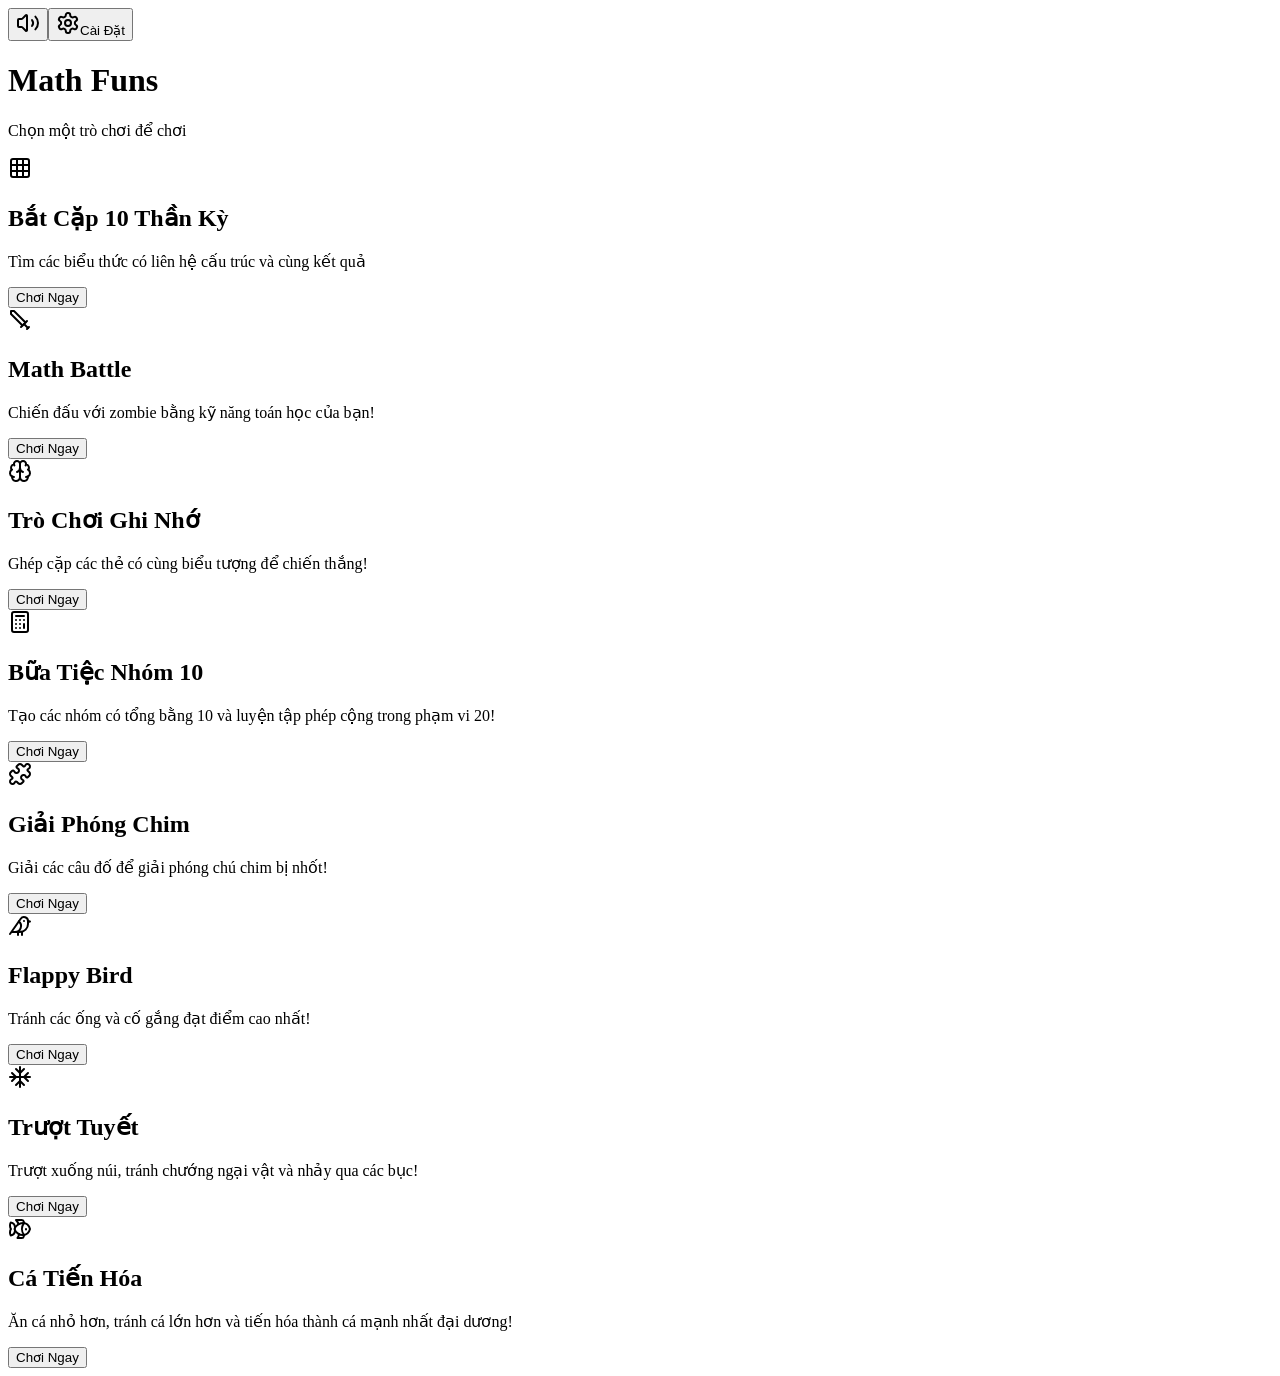
==== index.html @ 9a2640c0 "first commit" ====
<!DOCTYPE html><html lang="en"><head><meta charSet="utf-8"/><meta name="viewport" content="width=device-width, initial-scale=1"/><link rel="stylesheet" href="/math-fun/_next/static/css/4b67210aefe3ad79.css" data-precedence="next"/><link rel="stylesheet" href="/math-fun/_next/static/css/fdf34cb3663c8853.css" data-precedence="next"/><link rel="preload" as="script" fetchPriority="low" href="/math-fun/_next/static/chunks/webpack-e0e228a964cf3dd5.js"/><script src="/math-fun/_next/static/chunks/4bd1b696-129e4ca23755eaca.js" async=""></script><script src="/math-fun/_next/static/chunks/684-3aaa81f205f84df2.js" async=""></script><script src="/math-fun/_next/static/chunks/main-app-810d3fd9cdb0bd50.js" async=""></script><script src="/math-fun/_next/static/chunks/181-040d033e43ada20e.js" async=""></script><script src="/math-fun/_next/static/chunks/app/layout-afe0588982bfe6ab.js" async=""></script><script src="/math-fun/_next/static/chunks/905-20e00e08e51d5761.js" async=""></script><script src="/math-fun/_next/static/chunks/509-b29d7e2a8ee44858.js" async=""></script><script src="/math-fun/_next/static/chunks/977-9f1a80863d9cff75.js" async=""></script><script src="/math-fun/_next/static/chunks/750-0ed5f80ba16d9ade.js" async=""></script><script src="/math-fun/_next/static/chunks/634-1578b4af89720bd2.js" async=""></script><script src="/math-fun/_next/static/chunks/555-0c52b3f7d5dc7023.js" async=""></script><script src="/math-fun/_next/static/chunks/app/page-a40cc5a2333e1a5a.js" async=""></script><title>Math Funs</title><meta name="description" content="Educational math games for kids"/><meta name="generator" content="v0.dev"/><script src="/math-fun/_next/static/chunks/polyfills-42372ed130431b0a.js" noModule=""></script></head><body class="__className_a69bf3"><div class="flex flex-col items-center justify-center min-h-screen p-4 space-y-12 bg-gradient-to-br from-purple-950 via-indigo-950 to-slate-950"><div class="w-full mb-8 md:mb-4"><div class="flex justify-end mb-6 md:mb-2 gap-2"><button class="inline-flex items-center justify-center gap-2 whitespace-nowrap text-sm font-medium ring-offset-background transition-colors focus-visible:outline-none focus-visible:ring-2 focus-visible:ring-ring focus-visible:ring-offset-2 disabled:pointer-events-none disabled:opacity-50 [&amp;_svg]:pointer-events-none [&amp;_svg]:size-4 [&amp;_svg]:shrink-0 border border-input bg-background hover:bg-accent hover:text-accent-foreground h-10 w-10 rounded-full" title="Tắt âm thanh"><svg xmlns="http://www.w3.org/2000/svg" width="24" height="24" viewBox="0 0 24 24" fill="none" stroke="currentColor" stroke-width="2" stroke-linecap="round" stroke-linejoin="round" class="lucide lucide-volume2 h-4 w-4"><path d="M11 4.702a.705.705 0 0 0-1.203-.498L6.413 7.587A1.4 1.4 0 0 1 5.416 8H3a1 1 0 0 0-1 1v6a1 1 0 0 0 1 1h2.416a1.4 1.4 0 0 1 .997.413l3.383 3.384A.705.705 0 0 0 11 19.298z"></path><path d="M16 9a5 5 0 0 1 0 6"></path><path d="M19.364 18.364a9 9 0 0 0 0-12.728"></path></svg></button><button class="inline-flex items-center justify-center gap-2 whitespace-nowrap text-sm font-medium ring-offset-background transition-colors focus-visible:outline-none focus-visible:ring-2 focus-visible:ring-ring focus-visible:ring-offset-2 disabled:pointer-events-none disabled:opacity-50 [&amp;_svg]:pointer-events-none [&amp;_svg]:size-4 [&amp;_svg]:shrink-0 h-9 rounded-md px-3 bg-indigo-800/50 hover:bg-indigo-700 text-indigo-200 border border-indigo-700"><svg xmlns="http://www.w3.org/2000/svg" width="24" height="24" viewBox="0 0 24 24" fill="none" stroke="currentColor" stroke-width="2" stroke-linecap="round" stroke-linejoin="round" class="lucide lucide-settings h-4 w-4 mr-2"><path d="M12.22 2h-.44a2 2 0 0 0-2 2v.18a2 2 0 0 1-1 1.73l-.43.25a2 2 0 0 1-2 0l-.15-.08a2 2 0 0 0-2.73.73l-.22.38a2 2 0 0 0 .73 2.73l.15.1a2 2 0 0 1 1 1.72v.51a2 2 0 0 1-1 1.74l-.15.09a2 2 0 0 0-.73 2.73l.22.38a2 2 0 0 0 2.73.73l.15-.08a2 2 0 0 1 2 0l.43.25a2 2 0 0 1 1 1.73V20a2 2 0 0 0 2 2h.44a2 2 0 0 0 2-2v-.18a2 2 0 0 1 1-1.73l.43-.25a2 2 0 0 1 2 0l.15.08a2 2 0 0 0 2.73-.73l.22-.39a2 2 0 0 0-.73-2.73l-.15-.08a2 2 0 0 1-1-1.74v-.5a2 2 0 0 1 1-1.74l.15-.09a2 2 0 0 0 .73-2.73l-.22-.38a2 2 0 0 0-2.73-.73l-.15.08a2 2 0 0 1-2 0l-.43-.25a2 2 0 0 1-1-1.73V4a2 2 0 0 0-2-2z"></path><circle cx="12" cy="12" r="3"></circle></svg>Cài Đặt</button></div><div class="text-center"><h1 class="text-5xl font-bold bg-gradient-to-r from-purple-300 via-pink-300 to-amber-300 text-transparent bg-clip-text">Math Funs</h1><p class="text-indigo-200 text-xl mt-4">Chọn một trò chơi để chơi</p></div></div><div class="grid grid-cols-1 md:grid-cols-2 lg:grid-cols-3 xl:grid-cols-4 gap-6 max-w-7xl"><div class="rounded-lg bg-card text-card-foreground shadow-sm relative overflow-hidden group cursor-pointer border-2 border-transparent hover:border-white/20 transition-all duration-300"><div class="absolute inset-0 bg-gradient-to-br from-blue-500 to-indigo-700 opacity-80 group-hover:opacity-100 transition-opacity duration-300"></div><div class="relative p-8 flex flex-col items-center text-center space-y-4 z-10"><svg xmlns="http://www.w3.org/2000/svg" width="24" height="24" viewBox="0 0 24 24" fill="none" stroke="currentColor" stroke-width="2" stroke-linecap="round" stroke-linejoin="round" class="lucide lucide-grid3x3 w-20 h-20 text-blue-100"><rect width="18" height="18" x="3" y="3" rx="2"></rect><path d="M3 9h18"></path><path d="M3 15h18"></path><path d="M9 3v18"></path><path d="M15 3v18"></path></svg><h2 class="text-2xl font-bold text-white">Bắt Cặp 10 Thần Kỳ</h2><p class="text-blue-100">Tìm các biểu thức có liên hệ cấu trúc và cùng kết quả</p><button class="inline-flex items-center justify-center gap-2 whitespace-nowrap rounded-md text-sm font-medium ring-offset-background transition-colors focus-visible:outline-none focus-visible:ring-2 focus-visible:ring-ring focus-visible:ring-offset-2 disabled:pointer-events-none disabled:opacity-50 [&amp;_svg]:pointer-events-none [&amp;_svg]:size-4 [&amp;_svg]:shrink-0 h-10 px-4 py-2 mt-4 bg-white/20 hover:bg-white/30 text-white border-white/30">Chơi Ngay</button></div></div><div class="rounded-lg bg-card text-card-foreground shadow-sm relative overflow-hidden group cursor-pointer border-2 border-transparent hover:border-white/20 transition-all duration-300"><div class="absolute inset-0 bg-gradient-to-br from-indigo-500 to-purple-700 opacity-80 group-hover:opacity-100 transition-opacity duration-300"></div><div class="relative p-8 flex flex-col items-center text-center space-y-4 z-10"><svg xmlns="http://www.w3.org/2000/svg" width="24" height="24" viewBox="0 0 24 24" fill="none" stroke="currentColor" stroke-width="2" stroke-linecap="round" stroke-linejoin="round" class="lucide lucide-sword w-20 h-20 text-indigo-100"><polyline points="14.5 17.5 3 6 3 3 6 3 17.5 14.5"></polyline><line x1="13" x2="19" y1="19" y2="13"></line><line x1="16" x2="20" y1="16" y2="20"></line><line x1="19" x2="21" y1="21" y2="19"></line></svg><h2 class="text-2xl font-bold text-white">Math Battle</h2><p class="text-indigo-100">Chiến đấu với zombie bằng kỹ năng toán học của bạn!</p><button class="inline-flex items-center justify-center gap-2 whitespace-nowrap rounded-md text-sm font-medium ring-offset-background transition-colors focus-visible:outline-none focus-visible:ring-2 focus-visible:ring-ring focus-visible:ring-offset-2 disabled:pointer-events-none disabled:opacity-50 [&amp;_svg]:pointer-events-none [&amp;_svg]:size-4 [&amp;_svg]:shrink-0 h-10 px-4 py-2 mt-4 bg-white/20 hover:bg-white/30 text-white border-white/30">Chơi Ngay</button></div></div><div class="rounded-lg bg-card text-card-foreground shadow-sm relative overflow-hidden group cursor-pointer border-2 border-transparent hover:border-white/20 transition-all duration-300"><div class="absolute inset-0 bg-gradient-to-br from-purple-500 to-indigo-500 opacity-80 group-hover:opacity-100 transition-opacity duration-300"></div><div class="relative p-8 flex flex-col items-center text-center space-y-4 z-10"><svg xmlns="http://www.w3.org/2000/svg" width="24" height="24" viewBox="0 0 24 24" fill="none" stroke="currentColor" stroke-width="2" stroke-linecap="round" stroke-linejoin="round" class="lucide lucide-brain w-20 h-20 text-indigo-200"><path d="M12 5a3 3 0 1 0-5.997.125 4 4 0 0 0-2.526 5.77 4 4 0 0 0 .556 6.588A4 4 0 1 0 12 18Z"></path><path d="M12 5a3 3 0 1 1 5.997.125 4 4 0 0 1 2.526 5.77 4 4 0 0 1-.556 6.588A4 4 0 1 1 12 18Z"></path><path d="M15 13a4.5 4.5 0 0 1-3-4 4.5 4.5 0 0 1-3 4"></path><path d="M17.599 6.5a3 3 0 0 0 .399-1.375"></path><path d="M6.003 5.125A3 3 0 0 0 6.401 6.5"></path><path d="M3.477 10.896a4 4 0 0 1 .585-.396"></path><path d="M19.938 10.5a4 4 0 0 1 .585.396"></path><path d="M6 18a4 4 0 0 1-1.967-.516"></path><path d="M19.967 17.484A4 4 0 0 1 18 18"></path></svg><h2 class="text-2xl font-bold text-white">Trò Chơi Ghi Nhớ</h2><p class="text-indigo-200">Ghép cặp các thẻ có cùng biểu tượng để chiến thắng!</p><button class="inline-flex items-center justify-center gap-2 whitespace-nowrap rounded-md text-sm font-medium ring-offset-background transition-colors focus-visible:outline-none focus-visible:ring-2 focus-visible:ring-ring focus-visible:ring-offset-2 disabled:pointer-events-none disabled:opacity-50 [&amp;_svg]:pointer-events-none [&amp;_svg]:size-4 [&amp;_svg]:shrink-0 h-10 px-4 py-2 mt-4 bg-white/20 hover:bg-white/30 text-white border-white/30">Chơi Ngay</button></div></div><div class="rounded-lg bg-card text-card-foreground shadow-sm relative overflow-hidden group cursor-pointer border-2 border-transparent hover:border-white/20 transition-all duration-300"><div class="absolute inset-0 bg-gradient-to-br from-amber-400 to-amber-600 opacity-80 group-hover:opacity-100 transition-opacity duration-300"></div><div class="relative p-8 flex flex-col items-center text-center space-y-4 z-10"><svg xmlns="http://www.w3.org/2000/svg" width="24" height="24" viewBox="0 0 24 24" fill="none" stroke="currentColor" stroke-width="2" stroke-linecap="round" stroke-linejoin="round" class="lucide lucide-calculator w-20 h-20 text-amber-100"><rect width="16" height="20" x="4" y="2" rx="2"></rect><line x1="8" x2="16" y1="6" y2="6"></line><line x1="16" x2="16" y1="14" y2="18"></line><path d="M16 10h.01"></path><path d="M12 10h.01"></path><path d="M8 10h.01"></path><path d="M12 14h.01"></path><path d="M8 14h.01"></path><path d="M12 18h.01"></path><path d="M8 18h.01"></path></svg><h2 class="text-2xl font-bold text-white">Bữa Tiệc Nhóm 10</h2><p class="text-amber-100">Tạo các nhóm có tổng bằng 10 và luyện tập phép cộng trong phạm vi 20!</p><button class="inline-flex items-center justify-center gap-2 whitespace-nowrap rounded-md text-sm font-medium ring-offset-background transition-colors focus-visible:outline-none focus-visible:ring-2 focus-visible:ring-ring focus-visible:ring-offset-2 disabled:pointer-events-none disabled:opacity-50 [&amp;_svg]:pointer-events-none [&amp;_svg]:size-4 [&amp;_svg]:shrink-0 h-10 px-4 py-2 mt-4 bg-white/20 hover:bg-white/30 text-white border-white/30">Chơi Ngay</button></div></div><div class="rounded-lg bg-card text-card-foreground shadow-sm relative overflow-hidden group cursor-pointer border-2 border-transparent hover:border-white/20 transition-all duration-300"><div class="absolute inset-0 bg-gradient-to-br from-amber-500 to-amber-700 opacity-80 group-hover:opacity-100 transition-opacity duration-300"></div><div class="relative p-8 flex flex-col items-center text-center space-y-4 z-10"><svg xmlns="http://www.w3.org/2000/svg" width="24" height="24" viewBox="0 0 24 24" fill="none" stroke="currentColor" stroke-width="2" stroke-linecap="round" stroke-linejoin="round" class="lucide lucide-puzzle w-20 h-20 text-amber-100"><path d="M19.439 7.85c-.049.322.059.648.289.878l1.568 1.568c.47.47.706 1.087.706 1.704s-.235 1.233-.706 1.704l-1.611 1.611a.98.98 0 0 1-.837.276c-.47-.07-.802-.48-.968-.925a2.501 2.501 0 1 0-3.214 3.214c.446.166.855.497.925.968a.979.979 0 0 1-.276.837l-1.61 1.61a2.404 2.404 0 0 1-1.705.707 2.402 2.402 0 0 1-1.704-.706l-1.568-1.568a1.026 1.026 0 0 0-.877-.29c-.493.074-.84.504-1.02.968a2.5 2.5 0 1 1-3.237-3.237c.464-.18.894-.527.967-1.02a1.026 1.026 0 0 0-.289-.877l-1.568-1.568A2.402 2.402 0 0 1 1.998 12c0-.617.236-1.234.706-1.704L4.23 8.77c.24-.24.581-.353.917-.303.515.077.877.528 1.073 1.01a2.5 2.5 0 1 0 3.259-3.259c-.482-.196-.933-.558-1.01-1.073-.05-.336.062-.676.303-.917l1.525-1.525A2.402 2.402 0 0 1 12 1.998c.617 0 1.234.236 1.704.706l1.568 1.568c.23.23.556.338.877.29.493-.074.84-.504 1.02-.968a2.5 2.5 0 1 1 3.237 3.237c-.464.18-.894.527-.967 1.02Z"></path></svg><h2 class="text-2xl font-bold text-white">Giải Phóng Chim</h2><p class="text-amber-100">Giải các câu đố để giải phóng chú chim bị nhốt!</p><button class="inline-flex items-center justify-center gap-2 whitespace-nowrap rounded-md text-sm font-medium ring-offset-background transition-colors focus-visible:outline-none focus-visible:ring-2 focus-visible:ring-ring focus-visible:ring-offset-2 disabled:pointer-events-none disabled:opacity-50 [&amp;_svg]:pointer-events-none [&amp;_svg]:size-4 [&amp;_svg]:shrink-0 h-10 px-4 py-2 mt-4 bg-white/20 hover:bg-white/30 text-white border-white/30">Chơi Ngay</button></div></div><div class="rounded-lg bg-card text-card-foreground shadow-sm relative overflow-hidden group cursor-pointer border-2 border-transparent hover:border-white/20 transition-all duration-300"><div class="absolute inset-0 bg-gradient-to-br from-amber-500 to-orange-500 opacity-80 group-hover:opacity-100 transition-opacity duration-300"></div><div class="relative p-8 flex flex-col items-center text-center space-y-4 z-10"><svg xmlns="http://www.w3.org/2000/svg" width="24" height="24" viewBox="0 0 24 24" fill="none" stroke="currentColor" stroke-width="2" stroke-linecap="round" stroke-linejoin="round" class="lucide lucide-bird w-20 h-20 text-amber-200"><path d="M16 7h.01"></path><path d="M3.4 18H12a8 8 0 0 0 8-8V7a4 4 0 0 0-7.28-2.3L2 20"></path><path d="m20 7 2 .5-2 .5"></path><path d="M10 18v3"></path><path d="M14 17.75V21"></path><path d="M7 18a6 6 0 0 0 3.84-10.61"></path></svg><h2 class="text-2xl font-bold text-white">Flappy Bird</h2><p class="text-amber-200">Tránh các ống và cố gắng đạt điểm cao nhất!</p><button class="inline-flex items-center justify-center gap-2 whitespace-nowrap rounded-md text-sm font-medium ring-offset-background transition-colors focus-visible:outline-none focus-visible:ring-2 focus-visible:ring-ring focus-visible:ring-offset-2 disabled:pointer-events-none disabled:opacity-50 [&amp;_svg]:pointer-events-none [&amp;_svg]:size-4 [&amp;_svg]:shrink-0 h-10 px-4 py-2 mt-4 bg-white/20 hover:bg-white/30 text-white border-white/30">Chơi Ngay</button></div></div><div class="rounded-lg bg-card text-card-foreground shadow-sm relative overflow-hidden group cursor-pointer border-2 border-transparent hover:border-white/20 transition-all duration-300"><div class="absolute inset-0 bg-gradient-to-br from-sky-600 to-blue-800 opacity-80 group-hover:opacity-100 transition-opacity duration-300"></div><div class="relative p-8 flex flex-col items-center text-center space-y-4 z-10"><svg xmlns="http://www.w3.org/2000/svg" width="24" height="24" viewBox="0 0 24 24" fill="none" stroke="currentColor" stroke-width="2" stroke-linecap="round" stroke-linejoin="round" class="lucide lucide-snowflake w-20 h-20 text-sky-200"><line x1="2" x2="22" y1="12" y2="12"></line><line x1="12" x2="12" y1="2" y2="22"></line><path d="m20 16-4-4 4-4"></path><path d="m4 8 4 4-4 4"></path><path d="m16 4-4 4-4-4"></path><path d="m8 20 4-4 4 4"></path></svg><h2 class="text-2xl font-bold text-white">Trượt Tuyết</h2><p class="text-sky-200">Trượt xuống núi, tránh chướng ngại vật và nhảy qua các bục!</p><button class="inline-flex items-center justify-center gap-2 whitespace-nowrap rounded-md text-sm font-medium ring-offset-background transition-colors focus-visible:outline-none focus-visible:ring-2 focus-visible:ring-ring focus-visible:ring-offset-2 disabled:pointer-events-none disabled:opacity-50 [&amp;_svg]:pointer-events-none [&amp;_svg]:size-4 [&amp;_svg]:shrink-0 h-10 px-4 py-2 mt-4 bg-white/20 hover:bg-white/30 text-white border-white/30">Chơi Ngay</button></div></div><div class="rounded-lg bg-card text-card-foreground shadow-sm relative overflow-hidden group cursor-pointer border-2 border-transparent hover:border-white/20 transition-all duration-300"><div class="absolute inset-0 bg-gradient-to-br from-blue-500 to-cyan-700 opacity-80 group-hover:opacity-100 transition-opacity duration-300"></div><div class="relative p-8 flex flex-col items-center text-center space-y-4 z-10"><svg xmlns="http://www.w3.org/2000/svg" width="24" height="24" viewBox="0 0 24 24" fill="none" stroke="currentColor" stroke-width="2" stroke-linecap="round" stroke-linejoin="round" class="lucide lucide-fish w-20 h-20 text-blue-100"><path d="M6.5 12c.94-3.46 4.94-6 8.5-6 3.56 0 6.06 2.54 7 6-.94 3.47-3.44 6-7 6s-7.56-2.53-8.5-6Z"></path><path d="M18 12v.5"></path><path d="M16 17.93a9.77 9.77 0 0 1 0-11.86"></path><path d="M7 10.67C7 8 5.58 5.97 2.73 5.5c-1 1.5-1 5 .23 6.5-1.24 1.5-1.24 5-.23 6.5C5.58 18.03 7 16 7 13.33"></path><path d="M10.46 7.26C10.2 5.88 9.17 4.24 8 3h5.8a2 2 0 0 1 1.98 1.67l.23 1.4"></path><path d="m16.01 17.93-.23 1.4A2 2 0 0 1 13.8 21H9.5a5.96 5.96 0 0 0 1.49-3.98"></path></svg><h2 class="text-2xl font-bold text-white">Cá Tiến Hóa</h2><p class="text-blue-100">Ăn cá nhỏ hơn, tránh cá lớn hơn và tiến hóa thành cá mạnh nhất đại dương!</p><button class="inline-flex items-center justify-center gap-2 whitespace-nowrap rounded-md text-sm font-medium ring-offset-background transition-colors focus-visible:outline-none focus-visible:ring-2 focus-visible:ring-ring focus-visible:ring-offset-2 disabled:pointer-events-none disabled:opacity-50 [&amp;_svg]:pointer-events-none [&amp;_svg]:size-4 [&amp;_svg]:shrink-0 h-10 px-4 py-2 mt-4 bg-white/20 hover:bg-white/30 text-white border-white/30">Chơi Ngay</button></div></div></div></div><script src="/math-fun/_next/static/chunks/webpack-e0e228a964cf3dd5.js" async=""></script><script>(self.__next_f=self.__next_f||[]).push([0])</script><script>self.__next_f.push([1,"1:\"$Sreact.fragment\"\n2:I[7780,[\"181\",\"static/chunks/181-040d033e43ada20e.js\",\"177\",\"static/chunks/app/layout-afe0588982bfe6ab.js\"],\"ThemeProvider\"]\n3:I[1555,[\"181\",\"static/chunks/181-040d033e43ada20e.js\",\"177\",\"static/chunks/app/layout-afe0588982bfe6ab.js\"],\"SoundProvider\"]\n4:I[3059,[\"181\",\"static/chunks/181-040d033e43ada20e.js\",\"177\",\"static/chunks/app/layout-afe0588982bfe6ab.js\"],\"LanguageProvider\"]\n5:I[7555,[],\"\"]\n6:I[1295,[],\"\"]\n7:I[894,[],\"ClientPageRoot\"]\n8:I[6508,[\"905\",\"static/chunks/905-20e00e08e51d5761.js\",\"509\",\"static/chunks/509-b29d7e2a8ee44858.js\",\"977\",\"static/chunks/977-9f1a80863d9cff75.js\",\"750\",\"static/chunks/750-0ed5f80ba16d9ade.js\",\"181\",\"static/chunks/181-040d033e43ada20e.js\",\"634\",\"static/chunks/634-1578b4af89720bd2.js\",\"555\",\"static/chunks/555-0c52b3f7d5dc7023.js\",\"974\",\"static/chunks/app/page-a40cc5a2333e1a5a.js\"],\"default\"]\nb:I[9665,[],\"OutletBoundary\"]\ne:I[9665,[],\"ViewportBoundary\"]\n10:I[9665,[],\"MetadataBoundary\"]\n12:I[6614,[],\"\"]\n:HL[\"/math-fun/_next/static/css/4b67210aefe3ad79.css\",\"style\"]\n:HL[\"/math-fun/_next/static/css/fdf34cb3663c8853.css\",\"style\"]\n"])</script><script>self.__next_f.push([1,"0:{\"P\":null,\"b\":\"BPjhnFaMtiP5EDZYk5-IQ\",\"p\":\"/math-fun\",\"c\":[\"\",\"\"],\"i\":false,\"f\":[[[\"\",{\"children\":[\"__PAGE__\",{}]},\"$undefined\",\"$undefined\",true],[\"\",[\"$\",\"$1\",\"c\",{\"children\":[[[\"$\",\"link\",\"0\",{\"rel\":\"stylesheet\",\"href\":\"/math-fun/_next/static/css/4b67210aefe3ad79.css\",\"precedence\":\"next\",\"crossOrigin\":\"$undefined\",\"nonce\":\"$undefined\"}],[\"$\",\"link\",\"1\",{\"rel\":\"stylesheet\",\"href\":\"/math-fun/_next/static/css/fdf34cb3663c8853.css\",\"precedence\":\"next\",\"crossOrigin\":\"$undefined\",\"nonce\":\"$undefined\"}]],[\"$\",\"html\",null,{\"lang\":\"en\",\"suppressHydrationWarning\":true,\"children\":[\"$\",\"body\",null,{\"className\":\"__className_a69bf3\",\"suppressHydrationWarning\":true,\"children\":[\"$\",\"$L2\",null,{\"attribute\":\"class\",\"defaultTheme\":\"dark\",\"enableSystem\":true,\"disableTransitionOnChange\":true,\"children\":[\"$\",\"$L3\",null,{\"children\":[\"$\",\"$L4\",null,{\"children\":[\"$\",\"$L5\",null,{\"parallelRouterKey\":\"children\",\"error\":\"$undefined\",\"errorStyles\":\"$undefined\",\"errorScripts\":\"$undefined\",\"template\":[\"$\",\"$L6\",null,{}],\"templateStyles\":\"$undefined\",\"templateScripts\":\"$undefined\",\"notFound\":[[[\"$\",\"title\",null,{\"children\":\"404: This page could not be found.\"}],[\"$\",\"div\",null,{\"style\":{\"fontFamily\":\"system-ui,\\\"Segoe UI\\\",Roboto,Helvetica,Arial,sans-serif,\\\"Apple Color Emoji\\\",\\\"Segoe UI Emoji\\\"\",\"height\":\"100vh\",\"textAlign\":\"center\",\"display\":\"flex\",\"flexDirection\":\"column\",\"alignItems\":\"center\",\"justifyContent\":\"center\"},\"children\":[\"$\",\"div\",null,{\"children\":[[\"$\",\"style\",null,{\"dangerouslySetInnerHTML\":{\"__html\":\"body{color:#000;background:#fff;margin:0}.next-error-h1{border-right:1px solid rgba(0,0,0,.3)}@media (prefers-color-scheme:dark){body{color:#fff;background:#000}.next-error-h1{border-right:1px solid rgba(255,255,255,.3)}}\"}}],[\"$\",\"h1\",null,{\"className\":\"next-error-h1\",\"style\":{\"display\":\"inline-block\",\"margin\":\"0 20px 0 0\",\"padding\":\"0 23px 0 0\",\"fontSize\":24,\"fontWeight\":500,\"verticalAlign\":\"top\",\"lineHeight\":\"49px\"},\"children\":404}],[\"$\",\"div\",null,{\"style\":{\"display\":\"inline-block\"},\"children\":[\"$\",\"h2\",null,{\"style\":{\"fontSize\":14,\"fontWeight\":400,\"lineHeight\":\"49px\",\"margin\":0},\"children\":\"This page could not be found.\"}]}]]}]}]],[]],\"forbidden\":\"$undefined\",\"unauthorized\":\"$undefined\"}]}]}]}]}]}]]}],{\"children\":[\"__PAGE__\",[\"$\",\"$1\",\"c\",{\"children\":[[\"$\",\"$L7\",null,{\"Component\":\"$8\",\"searchParams\":{},\"params\":{},\"promises\":[\"$@9\",\"$@a\"]}],\"$undefined\",null,[\"$\",\"$Lb\",null,{\"children\":[\"$Lc\",\"$Ld\",null]}]]}],{},null,false]},null,false],[\"$\",\"$1\",\"h\",{\"children\":[null,[\"$\",\"$1\",\"2AvcsQ4jbgir7IE7I1hvJ\",{\"children\":[[\"$\",\"$Le\",null,{\"children\":\"$Lf\"}],null]}],[\"$\",\"$L10\",null,{\"children\":\"$L11\"}]]}],false]],\"m\":\"$undefined\",\"G\":[\"$12\",\"$undefined\"],\"s\":false,\"S\":true}\n"])</script><script>self.__next_f.push([1,"9:{}\na:{}\n"])</script><script>self.__next_f.push([1,"f:[[\"$\",\"meta\",\"0\",{\"charSet\":\"utf-8\"}],[\"$\",\"meta\",\"1\",{\"name\":\"viewport\",\"content\":\"width=device-width, initial-scale=1\"}]]\nc:null\n"])</script><script>self.__next_f.push([1,"d:null\n11:[[\"$\",\"title\",\"0\",{\"children\":\"Math Funs\"}],[\"$\",\"meta\",\"1\",{\"name\":\"description\",\"content\":\"Educational math games for kids\"}],[\"$\",\"meta\",\"2\",{\"name\":\"generator\",\"content\":\"v0.dev\"}]]\n"])</script></body></html>
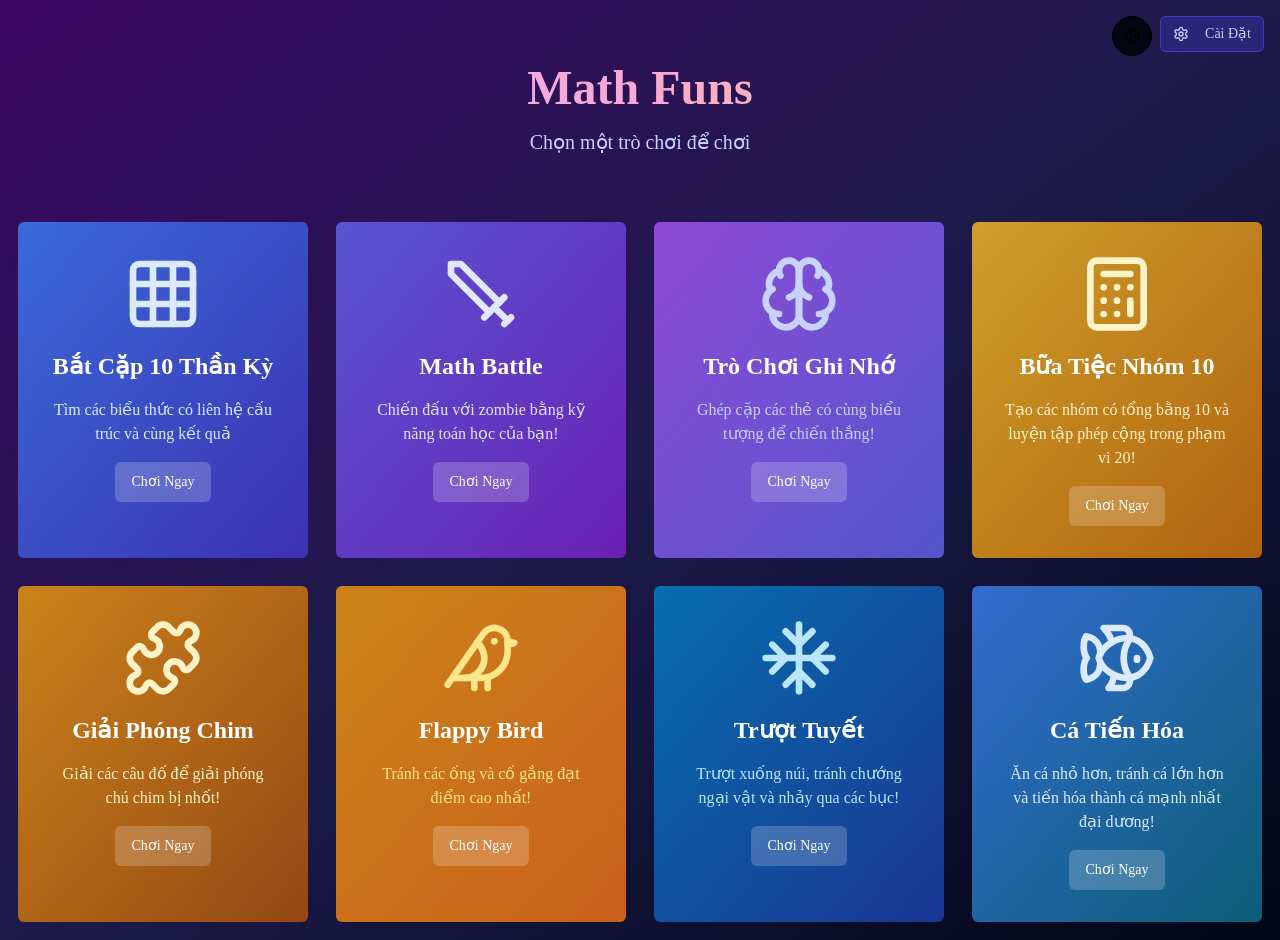
==== commit 47c6f156: "first commit" ====
--- a/index.html
+++ b/index.html
@@ -1 +1 @@
-<!DOCTYPE html><html lang="en"><head><meta charSet="utf-8"/><meta name="viewport" content="width=device-width, initial-scale=1"/><link rel="stylesheet" href="/math-fun/_next/static/css/4b67210aefe3ad79.css" data-precedence="next"/><link rel="stylesheet" href="/math-fun/_next/static/css/fdf34cb3663c8853.css" data-precedence="next"/><link rel="preload" as="script" fetchPriority="low" href="/math-fun/_next/static/chunks/webpack-e0e228a964cf3dd5.js"/><script src="/math-fun/_next/static/chunks/4bd1b696-129e4ca23755eaca.js" async=""></script><script src="/math-fun/_next/static/chunks/684-3aaa81f205f84df2.js" async=""></script><script src="/math-fun/_next/static/chunks/main-app-810d3fd9cdb0bd50.js" async=""></script><script src="/math-fun/_next/static/chunks/181-040d033e43ada20e.js" async=""></script><script src="/math-fun/_next/static/chunks/app/layout-afe0588982bfe6ab.js" async=""></script><script src="/math-fun/_next/static/chunks/905-20e00e08e51d5761.js" async=""></script><script src="/math-fun/_next/static/chunks/509-b29d7e2a8ee44858.js" async=""></script><script src="/math-fun/_next/static/chunks/977-9f1a80863d9cff75.js" async=""></script><script src="/math-fun/_next/static/chunks/750-0ed5f80ba16d9ade.js" async=""></script><script src="/math-fun/_next/static/chunks/634-1578b4af89720bd2.js" async=""></script><script src="/math-fun/_next/static/chunks/555-0c52b3f7d5dc7023.js" async=""></script><script src="/math-fun/_next/static/chunks/app/page-a40cc5a2333e1a5a.js" async=""></script><title>Math Funs</title><meta name="description" content="Educational math games for kids"/><meta name="generator" content="v0.dev"/><script src="/math-fun/_next/static/chunks/polyfills-42372ed130431b0a.js" noModule=""></script></head><body class="__className_a69bf3"><div class="flex flex-col items-center justify-center min-h-screen p-4 space-y-12 bg-gradient-to-br from-purple-950 via-indigo-950 to-slate-950"><div class="w-full mb-8 md:mb-4"><div class="flex justify-end mb-6 md:mb-2 gap-2"><button class="inline-flex items-center justify-center gap-2 whitespace-nowrap text-sm font-medium ring-offset-background transition-colors focus-visible:outline-none focus-visible:ring-2 focus-visible:ring-ring focus-visible:ring-offset-2 disabled:pointer-events-none disabled:opacity-50 [&amp;_svg]:pointer-events-none [&amp;_svg]:size-4 [&amp;_svg]:shrink-0 border border-input bg-background hover:bg-accent hover:text-accent-foreground h-10 w-10 rounded-full" title="Tắt âm thanh"><svg xmlns="http://www.w3.org/2000/svg" width="24" height="24" viewBox="0 0 24 24" fill="none" stroke="currentColor" stroke-width="2" stroke-linecap="round" stroke-linejoin="round" class="lucide lucide-volume2 h-4 w-4"><path d="M11 4.702a.705.705 0 0 0-1.203-.498L6.413 7.587A1.4 1.4 0 0 1 5.416 8H3a1 1 0 0 0-1 1v6a1 1 0 0 0 1 1h2.416a1.4 1.4 0 0 1 .997.413l3.383 3.384A.705.705 0 0 0 11 19.298z"></path><path d="M16 9a5 5 0 0 1 0 6"></path><path d="M19.364 18.364a9 9 0 0 0 0-12.728"></path></svg></button><button class="inline-flex items-center justify-center gap-2 whitespace-nowrap text-sm font-medium ring-offset-background transition-colors focus-visible:outline-none focus-visible:ring-2 focus-visible:ring-ring focus-visible:ring-offset-2 disabled:pointer-events-none disabled:opacity-50 [&amp;_svg]:pointer-events-none [&amp;_svg]:size-4 [&amp;_svg]:shrink-0 h-9 rounded-md px-3 bg-indigo-800/50 hover:bg-indigo-700 text-indigo-200 border border-indigo-700"><svg xmlns="http://www.w3.org/2000/svg" width="24" height="24" viewBox="0 0 24 24" fill="none" stroke="currentColor" stroke-width="2" stroke-linecap="round" stroke-linejoin="round" class="lucide lucide-settings h-4 w-4 mr-2"><path d="M12.22 2h-.44a2 2 0 0 0-2 2v.18a2 2 0 0 1-1 1.73l-.43.25a2 2 0 0 1-2 0l-.15-.08a2 2 0 0 0-2.73.73l-.22.38a2 2 0 0 0 .73 2.73l.15.1a2 2 0 0 1 1 1.72v.51a2 2 0 0 1-1 1.74l-.15.09a2 2 0 0 0-.73 2.73l.22.38a2 2 0 0 0 2.73.73l.15-.08a2 2 0 0 1 2 0l.43.25a2 2 0 0 1 1 1.73V20a2 2 0 0 0 2 2h.44a2 2 0 0 0 2-2v-.18a2 2 0 0 1 1-1.73l.43-.25a2 2 0 0 1 2 0l.15.08a2 2 0 0 0 2.73-.73l.22-.39a2 2 0 0 0-.73-2.73l-.15-.08a2 2 0 0 1-1-1.74v-.5a2 2 0 0 1 1-1.74l.15-.09a2 2 0 0 0 .73-2.73l-.22-.38a2 2 0 0 0-2.73-.73l-.15.08a2 2 0 0 1-2 0l-.43-.25a2 2 0 0 1-1-1.73V4a2 2 0 0 0-2-2z"></path><circle cx="12" cy="12" r="3"></circle></svg>Cài Đặt</button></div><div class="text-center"><h1 class="text-5xl font-bold bg-gradient-to-r from-purple-300 via-pink-300 to-amber-300 text-transparent bg-clip-text">Math Funs</h1><p class="text-indigo-200 text-xl mt-4">Chọn một trò chơi để chơi</p></div></div><div class="grid grid-cols-1 md:grid-cols-2 lg:grid-cols-3 xl:grid-cols-4 gap-6 max-w-7xl"><div class="rounded-lg bg-card text-card-foreground shadow-sm relative overflow-hidden group cursor-pointer border-2 border-transparent hover:border-white/20 transition-all duration-300"><div class="absolute inset-0 bg-gradient-to-br from-blue-500 to-indigo-700 opacity-80 group-hover:opacity-100 transition-opacity duration-300"></div><div class="relative p-8 flex flex-col items-center text-center space-y-4 z-10"><svg xmlns="http://www.w3.org/2000/svg" width="24" height="24" viewBox="0 0 24 24" fill="none" stroke="currentColor" stroke-width="2" stroke-linecap="round" stroke-linejoin="round" class="lucide lucide-grid3x3 w-20 h-20 text-blue-100"><rect width="18" height="18" x="3" y="3" rx="2"></rect><path d="M3 9h18"></path><path d="M3 15h18"></path><path d="M9 3v18"></path><path d="M15 3v18"></path></svg><h2 class="text-2xl font-bold text-white">Bắt Cặp 10 Thần Kỳ</h2><p class="text-blue-100">Tìm các biểu thức có liên hệ cấu trúc và cùng kết quả</p><button class="inline-flex items-center justify-center gap-2 whitespace-nowrap rounded-md text-sm font-medium ring-offset-background transition-colors focus-visible:outline-none focus-visible:ring-2 focus-visible:ring-ring focus-visible:ring-offset-2 disabled:pointer-events-none disabled:opacity-50 [&amp;_svg]:pointer-events-none [&amp;_svg]:size-4 [&amp;_svg]:shrink-0 h-10 px-4 py-2 mt-4 bg-white/20 hover:bg-white/30 text-white border-white/30">Chơi Ngay</button></div></div><div class="rounded-lg bg-card text-card-foreground shadow-sm relative overflow-hidden group cursor-pointer border-2 border-transparent hover:border-white/20 transition-all duration-300"><div class="absolute inset-0 bg-gradient-to-br from-indigo-500 to-purple-700 opacity-80 group-hover:opacity-100 transition-opacity duration-300"></div><div class="relative p-8 flex flex-col items-center text-center space-y-4 z-10"><svg xmlns="http://www.w3.org/2000/svg" width="24" height="24" viewBox="0 0 24 24" fill="none" stroke="currentColor" stroke-width="2" stroke-linecap="round" stroke-linejoin="round" class="lucide lucide-sword w-20 h-20 text-indigo-100"><polyline points="14.5 17.5 3 6 3 3 6 3 17.5 14.5"></polyline><line x1="13" x2="19" y1="19" y2="13"></line><line x1="16" x2="20" y1="16" y2="20"></line><line x1="19" x2="21" y1="21" y2="19"></line></svg><h2 class="text-2xl font-bold text-white">Math Battle</h2><p class="text-indigo-100">Chiến đấu với zombie bằng kỹ năng toán học của bạn!</p><button class="inline-flex items-center justify-center gap-2 whitespace-nowrap rounded-md text-sm font-medium ring-offset-background transition-colors focus-visible:outline-none focus-visible:ring-2 focus-visible:ring-ring focus-visible:ring-offset-2 disabled:pointer-events-none disabled:opacity-50 [&amp;_svg]:pointer-events-none [&amp;_svg]:size-4 [&amp;_svg]:shrink-0 h-10 px-4 py-2 mt-4 bg-white/20 hover:bg-white/30 text-white border-white/30">Chơi Ngay</button></div></div><div class="rounded-lg bg-card text-card-foreground shadow-sm relative overflow-hidden group cursor-pointer border-2 border-transparent hover:border-white/20 transition-all duration-300"><div class="absolute inset-0 bg-gradient-to-br from-purple-500 to-indigo-500 opacity-80 group-hover:opacity-100 transition-opacity duration-300"></div><div class="relative p-8 flex flex-col items-center text-center space-y-4 z-10"><svg xmlns="http://www.w3.org/2000/svg" width="24" height="24" viewBox="0 0 24 24" fill="none" stroke="currentColor" stroke-width="2" stroke-linecap="round" stroke-linejoin="round" class="lucide lucide-brain w-20 h-20 text-indigo-200"><path d="M12 5a3 3 0 1 0-5.997.125 4 4 0 0 0-2.526 5.77 4 4 0 0 0 .556 6.588A4 4 0 1 0 12 18Z"></path><path d="M12 5a3 3 0 1 1 5.997.125 4 4 0 0 1 2.526 5.77 4 4 0 0 1-.556 6.588A4 4 0 1 1 12 18Z"></path><path d="M15 13a4.5 4.5 0 0 1-3-4 4.5 4.5 0 0 1-3 4"></path><path d="M17.599 6.5a3 3 0 0 0 .399-1.375"></path><path d="M6.003 5.125A3 3 0 0 0 6.401 6.5"></path><path d="M3.477 10.896a4 4 0 0 1 .585-.396"></path><path d="M19.938 10.5a4 4 0 0 1 .585.396"></path><path d="M6 18a4 4 0 0 1-1.967-.516"></path><path d="M19.967 17.484A4 4 0 0 1 18 18"></path></svg><h2 class="text-2xl font-bold text-white">Trò Chơi Ghi Nhớ</h2><p class="text-indigo-200">Ghép cặp các thẻ có cùng biểu tượng để chiến thắng!</p><button class="inline-flex items-center justify-center gap-2 whitespace-nowrap rounded-md text-sm font-medium ring-offset-background transition-colors focus-visible:outline-none focus-visible:ring-2 focus-visible:ring-ring focus-visible:ring-offset-2 disabled:pointer-events-none disabled:opacity-50 [&amp;_svg]:pointer-events-none [&amp;_svg]:size-4 [&amp;_svg]:shrink-0 h-10 px-4 py-2 mt-4 bg-white/20 hover:bg-white/30 text-white border-white/30">Chơi Ngay</button></div></div><div class="rounded-lg bg-card text-card-foreground shadow-sm relative overflow-hidden group cursor-pointer border-2 border-transparent hover:border-white/20 transition-all duration-300"><div class="absolute inset-0 bg-gradient-to-br from-amber-400 to-amber-600 opacity-80 group-hover:opacity-100 transition-opacity duration-300"></div><div class="relative p-8 flex flex-col items-center text-center space-y-4 z-10"><svg xmlns="http://www.w3.org/2000/svg" width="24" height="24" viewBox="0 0 24 24" fill="none" stroke="currentColor" stroke-width="2" stroke-linecap="round" stroke-linejoin="round" class="lucide lucide-calculator w-20 h-20 text-amber-100"><rect width="16" height="20" x="4" y="2" rx="2"></rect><line x1="8" x2="16" y1="6" y2="6"></line><line x1="16" x2="16" y1="14" y2="18"></line><path d="M16 10h.01"></path><path d="M12 10h.01"></path><path d="M8 10h.01"></path><path d="M12 14h.01"></path><path d="M8 14h.01"></path><path d="M12 18h.01"></path><path d="M8 18h.01"></path></svg><h2 class="text-2xl font-bold text-white">Bữa Tiệc Nhóm 10</h2><p class="text-amber-100">Tạo các nhóm có tổng bằng 10 và luyện tập phép cộng trong phạm vi 20!</p><button class="inline-flex items-center justify-center gap-2 whitespace-nowrap rounded-md text-sm font-medium ring-offset-background transition-colors focus-visible:outline-none focus-visible:ring-2 focus-visible:ring-ring focus-visible:ring-offset-2 disabled:pointer-events-none disabled:opacity-50 [&amp;_svg]:pointer-events-none [&amp;_svg]:size-4 [&amp;_svg]:shrink-0 h-10 px-4 py-2 mt-4 bg-white/20 hover:bg-white/30 text-white border-white/30">Chơi Ngay</button></div></div><div class="rounded-lg bg-card text-card-foreground shadow-sm relative overflow-hidden group cursor-pointer border-2 border-transparent hover:border-white/20 transition-all duration-300"><div class="absolute inset-0 bg-gradient-to-br from-amber-500 to-amber-700 opacity-80 group-hover:opacity-100 transition-opacity duration-300"></div><div class="relative p-8 flex flex-col items-center text-center space-y-4 z-10"><svg xmlns="http://www.w3.org/2000/svg" width="24" height="24" viewBox="0 0 24 24" fill="none" stroke="currentColor" stroke-width="2" stroke-linecap="round" stroke-linejoin="round" class="lucide lucide-puzzle w-20 h-20 text-amber-100"><path d="M19.439 7.85c-.049.322.059.648.289.878l1.568 1.568c.47.47.706 1.087.706 1.704s-.235 1.233-.706 1.704l-1.611 1.611a.98.98 0 0 1-.837.276c-.47-.07-.802-.48-.968-.925a2.501 2.501 0 1 0-3.214 3.214c.446.166.855.497.925.968a.979.979 0 0 1-.276.837l-1.61 1.61a2.404 2.404 0 0 1-1.705.707 2.402 2.402 0 0 1-1.704-.706l-1.568-1.568a1.026 1.026 0 0 0-.877-.29c-.493.074-.84.504-1.02.968a2.5 2.5 0 1 1-3.237-3.237c.464-.18.894-.527.967-1.02a1.026 1.026 0 0 0-.289-.877l-1.568-1.568A2.402 2.402 0 0 1 1.998 12c0-.617.236-1.234.706-1.704L4.23 8.77c.24-.24.581-.353.917-.303.515.077.877.528 1.073 1.01a2.5 2.5 0 1 0 3.259-3.259c-.482-.196-.933-.558-1.01-1.073-.05-.336.062-.676.303-.917l1.525-1.525A2.402 2.402 0 0 1 12 1.998c.617 0 1.234.236 1.704.706l1.568 1.568c.23.23.556.338.877.29.493-.074.84-.504 1.02-.968a2.5 2.5 0 1 1 3.237 3.237c-.464.18-.894.527-.967 1.02Z"></path></svg><h2 class="text-2xl font-bold text-white">Giải Phóng Chim</h2><p class="text-amber-100">Giải các câu đố để giải phóng chú chim bị nhốt!</p><button class="inline-flex items-center justify-center gap-2 whitespace-nowrap rounded-md text-sm font-medium ring-offset-background transition-colors focus-visible:outline-none focus-visible:ring-2 focus-visible:ring-ring focus-visible:ring-offset-2 disabled:pointer-events-none disabled:opacity-50 [&amp;_svg]:pointer-events-none [&amp;_svg]:size-4 [&amp;_svg]:shrink-0 h-10 px-4 py-2 mt-4 bg-white/20 hover:bg-white/30 text-white border-white/30">Chơi Ngay</button></div></div><div class="rounded-lg bg-card text-card-foreground shadow-sm relative overflow-hidden group cursor-pointer border-2 border-transparent hover:border-white/20 transition-all duration-300"><div class="absolute inset-0 bg-gradient-to-br from-amber-500 to-orange-500 opacity-80 group-hover:opacity-100 transition-opacity duration-300"></div><div class="relative p-8 flex flex-col items-center text-center space-y-4 z-10"><svg xmlns="http://www.w3.org/2000/svg" width="24" height="24" viewBox="0 0 24 24" fill="none" stroke="currentColor" stroke-width="2" stroke-linecap="round" stroke-linejoin="round" class="lucide lucide-bird w-20 h-20 text-amber-200"><path d="M16 7h.01"></path><path d="M3.4 18H12a8 8 0 0 0 8-8V7a4 4 0 0 0-7.28-2.3L2 20"></path><path d="m20 7 2 .5-2 .5"></path><path d="M10 18v3"></path><path d="M14 17.75V21"></path><path d="M7 18a6 6 0 0 0 3.84-10.61"></path></svg><h2 class="text-2xl font-bold text-white">Flappy Bird</h2><p class="text-amber-200">Tránh các ống và cố gắng đạt điểm cao nhất!</p><button class="inline-flex items-center justify-center gap-2 whitespace-nowrap rounded-md text-sm font-medium ring-offset-background transition-colors focus-visible:outline-none focus-visible:ring-2 focus-visible:ring-ring focus-visible:ring-offset-2 disabled:pointer-events-none disabled:opacity-50 [&amp;_svg]:pointer-events-none [&amp;_svg]:size-4 [&amp;_svg]:shrink-0 h-10 px-4 py-2 mt-4 bg-white/20 hover:bg-white/30 text-white border-white/30">Chơi Ngay</button></div></div><div class="rounded-lg bg-card text-card-foreground shadow-sm relative overflow-hidden group cursor-pointer border-2 border-transparent hover:border-white/20 transition-all duration-300"><div class="absolute inset-0 bg-gradient-to-br from-sky-600 to-blue-800 opacity-80 group-hover:opacity-100 transition-opacity duration-300"></div><div class="relative p-8 flex flex-col items-center text-center space-y-4 z-10"><svg xmlns="http://www.w3.org/2000/svg" width="24" height="24" viewBox="0 0 24 24" fill="none" stroke="currentColor" stroke-width="2" stroke-linecap="round" stroke-linejoin="round" class="lucide lucide-snowflake w-20 h-20 text-sky-200"><line x1="2" x2="22" y1="12" y2="12"></line><line x1="12" x2="12" y1="2" y2="22"></line><path d="m20 16-4-4 4-4"></path><path d="m4 8 4 4-4 4"></path><path d="m16 4-4 4-4-4"></path><path d="m8 20 4-4 4 4"></path></svg><h2 class="text-2xl font-bold text-white">Trượt Tuyết</h2><p class="text-sky-200">Trượt xuống núi, tránh chướng ngại vật và nhảy qua các bục!</p><button class="inline-flex items-center justify-center gap-2 whitespace-nowrap rounded-md text-sm font-medium ring-offset-background transition-colors focus-visible:outline-none focus-visible:ring-2 focus-visible:ring-ring focus-visible:ring-offset-2 disabled:pointer-events-none disabled:opacity-50 [&amp;_svg]:pointer-events-none [&amp;_svg]:size-4 [&amp;_svg]:shrink-0 h-10 px-4 py-2 mt-4 bg-white/20 hover:bg-white/30 text-white border-white/30">Chơi Ngay</button></div></div><div class="rounded-lg bg-card text-card-foreground shadow-sm relative overflow-hidden group cursor-pointer border-2 border-transparent hover:border-white/20 transition-all duration-300"><div class="absolute inset-0 bg-gradient-to-br from-blue-500 to-cyan-700 opacity-80 group-hover:opacity-100 transition-opacity duration-300"></div><div class="relative p-8 flex flex-col items-center text-center space-y-4 z-10"><svg xmlns="http://www.w3.org/2000/svg" width="24" height="24" viewBox="0 0 24 24" fill="none" stroke="currentColor" stroke-width="2" stroke-linecap="round" stroke-linejoin="round" class="lucide lucide-fish w-20 h-20 text-blue-100"><path d="M6.5 12c.94-3.46 4.94-6 8.5-6 3.56 0 6.06 2.54 7 6-.94 3.47-3.44 6-7 6s-7.56-2.53-8.5-6Z"></path><path d="M18 12v.5"></path><path d="M16 17.93a9.77 9.77 0 0 1 0-11.86"></path><path d="M7 10.67C7 8 5.58 5.97 2.73 5.5c-1 1.5-1 5 .23 6.5-1.24 1.5-1.24 5-.23 6.5C5.58 18.03 7 16 7 13.33"></path><path d="M10.46 7.26C10.2 5.88 9.17 4.24 8 3h5.8a2 2 0 0 1 1.98 1.67l.23 1.4"></path><path d="m16.01 17.93-.23 1.4A2 2 0 0 1 13.8 21H9.5a5.96 5.96 0 0 0 1.49-3.98"></path></svg><h2 class="text-2xl font-bold text-white">Cá Tiến Hóa</h2><p class="text-blue-100">Ăn cá nhỏ hơn, tránh cá lớn hơn và tiến hóa thành cá mạnh nhất đại dương!</p><button class="inline-flex items-center justify-center gap-2 whitespace-nowrap rounded-md text-sm font-medium ring-offset-background transition-colors focus-visible:outline-none focus-visible:ring-2 focus-visible:ring-ring focus-visible:ring-offset-2 disabled:pointer-events-none disabled:opacity-50 [&amp;_svg]:pointer-events-none [&amp;_svg]:size-4 [&amp;_svg]:shrink-0 h-10 px-4 py-2 mt-4 bg-white/20 hover:bg-white/30 text-white border-white/30">Chơi Ngay</button></div></div></div></div><script src="/math-fun/_next/static/chunks/webpack-e0e228a964cf3dd5.js" async=""></script><script>(self.__next_f=self.__next_f||[]).push([0])</script><script>self.__next_f.push([1,"1:\"$Sreact.fragment\"\n2:I[7780,[\"181\",\"static/chunks/181-040d033e43ada20e.js\",\"177\",\"static/chunks/app/layout-afe0588982bfe6ab.js\"],\"ThemeProvider\"]\n3:I[1555,[\"181\",\"static/chunks/181-040d033e43ada20e.js\",\"177\",\"static/chunks/app/layout-afe0588982bfe6ab.js\"],\"SoundProvider\"]\n4:I[3059,[\"181\",\"static/chunks/181-040d033e43ada20e.js\",\"177\",\"static/chunks/app/layout-afe0588982bfe6ab.js\"],\"LanguageProvider\"]\n5:I[7555,[],\"\"]\n6:I[1295,[],\"\"]\n7:I[894,[],\"ClientPageRoot\"]\n8:I[6508,[\"905\",\"static/chunks/905-20e00e08e51d5761.js\",\"509\",\"static/chunks/509-b29d7e2a8ee44858.js\",\"977\",\"static/chunks/977-9f1a80863d9cff75.js\",\"750\",\"static/chunks/750-0ed5f80ba16d9ade.js\",\"181\",\"static/chunks/181-040d033e43ada20e.js\",\"634\",\"static/chunks/634-1578b4af89720bd2.js\",\"555\",\"static/chunks/555-0c52b3f7d5dc7023.js\",\"974\",\"static/chunks/app/page-a40cc5a2333e1a5a.js\"],\"default\"]\nb:I[9665,[],\"OutletBoundary\"]\ne:I[9665,[],\"ViewportBoundary\"]\n10:I[9665,[],\"MetadataBoundary\"]\n12:I[6614,[],\"\"]\n:HL[\"/math-fun/_next/static/css/4b67210aefe3ad79.css\",\"style\"]\n:HL[\"/math-fun/_next/static/css/fdf34cb3663c8853.css\",\"style\"]\n"])</script><script>self.__next_f.push([1,"0:{\"P\":null,\"b\":\"BPjhnFaMtiP5EDZYk5-IQ\",\"p\":\"/math-fun\",\"c\":[\"\",\"\"],\"i\":false,\"f\":[[[\"\",{\"children\":[\"__PAGE__\",{}]},\"$undefined\",\"$undefined\",true],[\"\",[\"$\",\"$1\",\"c\",{\"children\":[[[\"$\",\"link\",\"0\",{\"rel\":\"stylesheet\",\"href\":\"/math-fun/_next/static/css/4b67210aefe3ad79.css\",\"precedence\":\"next\",\"crossOrigin\":\"$undefined\",\"nonce\":\"$undefined\"}],[\"$\",\"link\",\"1\",{\"rel\":\"stylesheet\",\"href\":\"/math-fun/_next/static/css/fdf34cb3663c8853.css\",\"precedence\":\"next\",\"crossOrigin\":\"$undefined\",\"nonce\":\"$undefined\"}]],[\"$\",\"html\",null,{\"lang\":\"en\",\"suppressHydrationWarning\":true,\"children\":[\"$\",\"body\",null,{\"className\":\"__className_a69bf3\",\"suppressHydrationWarning\":true,\"children\":[\"$\",\"$L2\",null,{\"attribute\":\"class\",\"defaultTheme\":\"dark\",\"enableSystem\":true,\"disableTransitionOnChange\":true,\"children\":[\"$\",\"$L3\",null,{\"children\":[\"$\",\"$L4\",null,{\"children\":[\"$\",\"$L5\",null,{\"parallelRouterKey\":\"children\",\"error\":\"$undefined\",\"errorStyles\":\"$undefined\",\"errorScripts\":\"$undefined\",\"template\":[\"$\",\"$L6\",null,{}],\"templateStyles\":\"$undefined\",\"templateScripts\":\"$undefined\",\"notFound\":[[[\"$\",\"title\",null,{\"children\":\"404: This page could not be found.\"}],[\"$\",\"div\",null,{\"style\":{\"fontFamily\":\"system-ui,\\\"Segoe UI\\\",Roboto,Helvetica,Arial,sans-serif,\\\"Apple Color Emoji\\\",\\\"Segoe UI Emoji\\\"\",\"height\":\"100vh\",\"textAlign\":\"center\",\"display\":\"flex\",\"flexDirection\":\"column\",\"alignItems\":\"center\",\"justifyContent\":\"center\"},\"children\":[\"$\",\"div\",null,{\"children\":[[\"$\",\"style\",null,{\"dangerouslySetInnerHTML\":{\"__html\":\"body{color:#000;background:#fff;margin:0}.next-error-h1{border-right:1px solid rgba(0,0,0,.3)}@media (prefers-color-scheme:dark){body{color:#fff;background:#000}.next-error-h1{border-right:1px solid rgba(255,255,255,.3)}}\"}}],[\"$\",\"h1\",null,{\"className\":\"next-error-h1\",\"style\":{\"display\":\"inline-block\",\"margin\":\"0 20px 0 0\",\"padding\":\"0 23px 0 0\",\"fontSize\":24,\"fontWeight\":500,\"verticalAlign\":\"top\",\"lineHeight\":\"49px\"},\"children\":404}],[\"$\",\"div\",null,{\"style\":{\"display\":\"inline-block\"},\"children\":[\"$\",\"h2\",null,{\"style\":{\"fontSize\":14,\"fontWeight\":400,\"lineHeight\":\"49px\",\"margin\":0},\"children\":\"This page could not be found.\"}]}]]}]}]],[]],\"forbidden\":\"$undefined\",\"unauthorized\":\"$undefined\"}]}]}]}]}]}]]}],{\"children\":[\"__PAGE__\",[\"$\",\"$1\",\"c\",{\"children\":[[\"$\",\"$L7\",null,{\"Component\":\"$8\",\"searchParams\":{},\"params\":{},\"promises\":[\"$@9\",\"$@a\"]}],\"$undefined\",null,[\"$\",\"$Lb\",null,{\"children\":[\"$Lc\",\"$Ld\",null]}]]}],{},null,false]},null,false],[\"$\",\"$1\",\"h\",{\"children\":[null,[\"$\",\"$1\",\"2AvcsQ4jbgir7IE7I1hvJ\",{\"children\":[[\"$\",\"$Le\",null,{\"children\":\"$Lf\"}],null]}],[\"$\",\"$L10\",null,{\"children\":\"$L11\"}]]}],false]],\"m\":\"$undefined\",\"G\":[\"$12\",\"$undefined\"],\"s\":false,\"S\":true}\n"])</script><script>self.__next_f.push([1,"9:{}\na:{}\n"])</script><script>self.__next_f.push([1,"f:[[\"$\",\"meta\",\"0\",{\"charSet\":\"utf-8\"}],[\"$\",\"meta\",\"1\",{\"name\":\"viewport\",\"content\":\"width=device-width, initial-scale=1\"}]]\nc:null\n"])</script><script>self.__next_f.push([1,"d:null\n11:[[\"$\",\"title\",\"0\",{\"children\":\"Math Funs\"}],[\"$\",\"meta\",\"1\",{\"name\":\"description\",\"content\":\"Educational math games for kids\"}],[\"$\",\"meta\",\"2\",{\"name\":\"generator\",\"content\":\"v0.dev\"}]]\n"])</script></body></html>+<!DOCTYPE html><html lang="en"><head><meta charSet="utf-8"/><meta name="viewport" content="width=device-width, initial-scale=1"/><link rel="stylesheet" href="/_next/static/css/931b179cff3131dc.css" data-precedence="next"/><link rel="stylesheet" href="/_next/static/css/fdf34cb3663c8853.css" data-precedence="next"/><link rel="preload" as="script" fetchPriority="low" href="/_next/static/chunks/webpack-cef70f194a231e35.js"/><script src="/_next/static/chunks/4bd1b696-7e6399459bc3d5db.js" async=""></script><script src="/_next/static/chunks/684-df7f5177638fc8a7.js" async=""></script><script src="/_next/static/chunks/main-app-810d3fd9cdb0bd50.js" async=""></script><script src="/_next/static/chunks/181-040d033e43ada20e.js" async=""></script><script src="/_next/static/chunks/app/layout-8f336ccb5f626701.js" async=""></script><script src="/_next/static/chunks/905-20e00e08e51d5761.js" async=""></script><script src="/_next/static/chunks/509-b29d7e2a8ee44858.js" async=""></script><script src="/_next/static/chunks/977-a87f706ae786238d.js" async=""></script><script src="/_next/static/chunks/750-0ed5f80ba16d9ade.js" async=""></script><script src="/_next/static/chunks/634-1578b4af89720bd2.js" async=""></script><script src="/_next/static/chunks/555-0c52b3f7d5dc7023.js" async=""></script><script src="/_next/static/chunks/app/page-a40cc5a2333e1a5a.js" async=""></script><title>Math Funs</title><meta name="description" content="Educational math games for kids"/><meta name="generator" content="v0.dev"/><script src="/_next/static/chunks/polyfills-42372ed130431b0a.js" noModule=""></script></head><body class="__className_e8ce0c"><div class="flex flex-col items-center justify-center min-h-screen p-4 space-y-12 bg-gradient-to-br from-purple-950 via-indigo-950 to-slate-950"><div class="w-full mb-8 md:mb-4"><div class="flex justify-end mb-6 md:mb-2 gap-2"><button class="inline-flex items-center justify-center gap-2 whitespace-nowrap text-sm font-medium ring-offset-background transition-colors focus-visible:outline-none focus-visible:ring-2 focus-visible:ring-ring focus-visible:ring-offset-2 disabled:pointer-events-none disabled:opacity-50 [&amp;_svg]:pointer-events-none [&amp;_svg]:size-4 [&amp;_svg]:shrink-0 border border-input bg-background hover:bg-accent hover:text-accent-foreground h-10 w-10 rounded-full" title="Tắt âm thanh"><svg xmlns="http://www.w3.org/2000/svg" width="24" height="24" viewBox="0 0 24 24" fill="none" stroke="currentColor" stroke-width="2" stroke-linecap="round" stroke-linejoin="round" class="lucide lucide-volume2 h-4 w-4"><path d="M11 4.702a.705.705 0 0 0-1.203-.498L6.413 7.587A1.4 1.4 0 0 1 5.416 8H3a1 1 0 0 0-1 1v6a1 1 0 0 0 1 1h2.416a1.4 1.4 0 0 1 .997.413l3.383 3.384A.705.705 0 0 0 11 19.298z"></path><path d="M16 9a5 5 0 0 1 0 6"></path><path d="M19.364 18.364a9 9 0 0 0 0-12.728"></path></svg></button><button class="inline-flex items-center justify-center gap-2 whitespace-nowrap text-sm font-medium ring-offset-background transition-colors focus-visible:outline-none focus-visible:ring-2 focus-visible:ring-ring focus-visible:ring-offset-2 disabled:pointer-events-none disabled:opacity-50 [&amp;_svg]:pointer-events-none [&amp;_svg]:size-4 [&amp;_svg]:shrink-0 h-9 rounded-md px-3 bg-indigo-800/50 hover:bg-indigo-700 text-indigo-200 border border-indigo-700"><svg xmlns="http://www.w3.org/2000/svg" width="24" height="24" viewBox="0 0 24 24" fill="none" stroke="currentColor" stroke-width="2" stroke-linecap="round" stroke-linejoin="round" class="lucide lucide-settings h-4 w-4 mr-2"><path d="M12.22 2h-.44a2 2 0 0 0-2 2v.18a2 2 0 0 1-1 1.73l-.43.25a2 2 0 0 1-2 0l-.15-.08a2 2 0 0 0-2.73.73l-.22.38a2 2 0 0 0 .73 2.73l.15.1a2 2 0 0 1 1 1.72v.51a2 2 0 0 1-1 1.74l-.15.09a2 2 0 0 0-.73 2.73l.22.38a2 2 0 0 0 2.73.73l.15-.08a2 2 0 0 1 2 0l.43.25a2 2 0 0 1 1 1.73V20a2 2 0 0 0 2 2h.44a2 2 0 0 0 2-2v-.18a2 2 0 0 1 1-1.73l.43-.25a2 2 0 0 1 2 0l.15.08a2 2 0 0 0 2.73-.73l.22-.39a2 2 0 0 0-.73-2.73l-.15-.08a2 2 0 0 1-1-1.74v-.5a2 2 0 0 1 1-1.74l.15-.09a2 2 0 0 0 .73-2.73l-.22-.38a2 2 0 0 0-2.73-.73l-.15.08a2 2 0 0 1-2 0l-.43-.25a2 2 0 0 1-1-1.73V4a2 2 0 0 0-2-2z"></path><circle cx="12" cy="12" r="3"></circle></svg>Cài Đặt</button></div><div class="text-center"><h1 class="text-5xl font-bold bg-gradient-to-r from-purple-300 via-pink-300 to-amber-300 text-transparent bg-clip-text">Math Funs</h1><p class="text-indigo-200 text-xl mt-4">Chọn một trò chơi để chơi</p></div></div><div class="grid grid-cols-1 md:grid-cols-2 lg:grid-cols-3 xl:grid-cols-4 gap-6 max-w-7xl"><div class="rounded-lg bg-card text-card-foreground shadow-sm relative overflow-hidden group cursor-pointer border-2 border-transparent hover:border-white/20 transition-all duration-300"><div class="absolute inset-0 bg-gradient-to-br from-blue-500 to-indigo-700 opacity-80 group-hover:opacity-100 transition-opacity duration-300"></div><div class="relative p-8 flex flex-col items-center text-center space-y-4 z-10"><svg xmlns="http://www.w3.org/2000/svg" width="24" height="24" viewBox="0 0 24 24" fill="none" stroke="currentColor" stroke-width="2" stroke-linecap="round" stroke-linejoin="round" class="lucide lucide-grid3x3 w-20 h-20 text-blue-100"><rect width="18" height="18" x="3" y="3" rx="2"></rect><path d="M3 9h18"></path><path d="M3 15h18"></path><path d="M9 3v18"></path><path d="M15 3v18"></path></svg><h2 class="text-2xl font-bold text-white">Bắt Cặp 10 Thần Kỳ</h2><p class="text-blue-100">Tìm các biểu thức có liên hệ cấu trúc và cùng kết quả</p><button class="inline-flex items-center justify-center gap-2 whitespace-nowrap rounded-md text-sm font-medium ring-offset-background transition-colors focus-visible:outline-none focus-visible:ring-2 focus-visible:ring-ring focus-visible:ring-offset-2 disabled:pointer-events-none disabled:opacity-50 [&amp;_svg]:pointer-events-none [&amp;_svg]:size-4 [&amp;_svg]:shrink-0 h-10 px-4 py-2 mt-4 bg-white/20 hover:bg-white/30 text-white border-white/30">Chơi Ngay</button></div></div><div class="rounded-lg bg-card text-card-foreground shadow-sm relative overflow-hidden group cursor-pointer border-2 border-transparent hover:border-white/20 transition-all duration-300"><div class="absolute inset-0 bg-gradient-to-br from-indigo-500 to-purple-700 opacity-80 group-hover:opacity-100 transition-opacity duration-300"></div><div class="relative p-8 flex flex-col items-center text-center space-y-4 z-10"><svg xmlns="http://www.w3.org/2000/svg" width="24" height="24" viewBox="0 0 24 24" fill="none" stroke="currentColor" stroke-width="2" stroke-linecap="round" stroke-linejoin="round" class="lucide lucide-sword w-20 h-20 text-indigo-100"><polyline points="14.5 17.5 3 6 3 3 6 3 17.5 14.5"></polyline><line x1="13" x2="19" y1="19" y2="13"></line><line x1="16" x2="20" y1="16" y2="20"></line><line x1="19" x2="21" y1="21" y2="19"></line></svg><h2 class="text-2xl font-bold text-white">Math Battle</h2><p class="text-indigo-100">Chiến đấu với zombie bằng kỹ năng toán học của bạn!</p><button class="inline-flex items-center justify-center gap-2 whitespace-nowrap rounded-md text-sm font-medium ring-offset-background transition-colors focus-visible:outline-none focus-visible:ring-2 focus-visible:ring-ring focus-visible:ring-offset-2 disabled:pointer-events-none disabled:opacity-50 [&amp;_svg]:pointer-events-none [&amp;_svg]:size-4 [&amp;_svg]:shrink-0 h-10 px-4 py-2 mt-4 bg-white/20 hover:bg-white/30 text-white border-white/30">Chơi Ngay</button></div></div><div class="rounded-lg bg-card text-card-foreground shadow-sm relative overflow-hidden group cursor-pointer border-2 border-transparent hover:border-white/20 transition-all duration-300"><div class="absolute inset-0 bg-gradient-to-br from-purple-500 to-indigo-500 opacity-80 group-hover:opacity-100 transition-opacity duration-300"></div><div class="relative p-8 flex flex-col items-center text-center space-y-4 z-10"><svg xmlns="http://www.w3.org/2000/svg" width="24" height="24" viewBox="0 0 24 24" fill="none" stroke="currentColor" stroke-width="2" stroke-linecap="round" stroke-linejoin="round" class="lucide lucide-brain w-20 h-20 text-indigo-200"><path d="M12 5a3 3 0 1 0-5.997.125 4 4 0 0 0-2.526 5.77 4 4 0 0 0 .556 6.588A4 4 0 1 0 12 18Z"></path><path d="M12 5a3 3 0 1 1 5.997.125 4 4 0 0 1 2.526 5.77 4 4 0 0 1-.556 6.588A4 4 0 1 1 12 18Z"></path><path d="M15 13a4.5 4.5 0 0 1-3-4 4.5 4.5 0 0 1-3 4"></path><path d="M17.599 6.5a3 3 0 0 0 .399-1.375"></path><path d="M6.003 5.125A3 3 0 0 0 6.401 6.5"></path><path d="M3.477 10.896a4 4 0 0 1 .585-.396"></path><path d="M19.938 10.5a4 4 0 0 1 .585.396"></path><path d="M6 18a4 4 0 0 1-1.967-.516"></path><path d="M19.967 17.484A4 4 0 0 1 18 18"></path></svg><h2 class="text-2xl font-bold text-white">Trò Chơi Ghi Nhớ</h2><p class="text-indigo-200">Ghép cặp các thẻ có cùng biểu tượng để chiến thắng!</p><button class="inline-flex items-center justify-center gap-2 whitespace-nowrap rounded-md text-sm font-medium ring-offset-background transition-colors focus-visible:outline-none focus-visible:ring-2 focus-visible:ring-ring focus-visible:ring-offset-2 disabled:pointer-events-none disabled:opacity-50 [&amp;_svg]:pointer-events-none [&amp;_svg]:size-4 [&amp;_svg]:shrink-0 h-10 px-4 py-2 mt-4 bg-white/20 hover:bg-white/30 text-white border-white/30">Chơi Ngay</button></div></div><div class="rounded-lg bg-card text-card-foreground shadow-sm relative overflow-hidden group cursor-pointer border-2 border-transparent hover:border-white/20 transition-all duration-300"><div class="absolute inset-0 bg-gradient-to-br from-amber-400 to-amber-600 opacity-80 group-hover:opacity-100 transition-opacity duration-300"></div><div class="relative p-8 flex flex-col items-center text-center space-y-4 z-10"><svg xmlns="http://www.w3.org/2000/svg" width="24" height="24" viewBox="0 0 24 24" fill="none" stroke="currentColor" stroke-width="2" stroke-linecap="round" stroke-linejoin="round" class="lucide lucide-calculator w-20 h-20 text-amber-100"><rect width="16" height="20" x="4" y="2" rx="2"></rect><line x1="8" x2="16" y1="6" y2="6"></line><line x1="16" x2="16" y1="14" y2="18"></line><path d="M16 10h.01"></path><path d="M12 10h.01"></path><path d="M8 10h.01"></path><path d="M12 14h.01"></path><path d="M8 14h.01"></path><path d="M12 18h.01"></path><path d="M8 18h.01"></path></svg><h2 class="text-2xl font-bold text-white">Bữa Tiệc Nhóm 10</h2><p class="text-amber-100">Tạo các nhóm có tổng bằng 10 và luyện tập phép cộng trong phạm vi 20!</p><button class="inline-flex items-center justify-center gap-2 whitespace-nowrap rounded-md text-sm font-medium ring-offset-background transition-colors focus-visible:outline-none focus-visible:ring-2 focus-visible:ring-ring focus-visible:ring-offset-2 disabled:pointer-events-none disabled:opacity-50 [&amp;_svg]:pointer-events-none [&amp;_svg]:size-4 [&amp;_svg]:shrink-0 h-10 px-4 py-2 mt-4 bg-white/20 hover:bg-white/30 text-white border-white/30">Chơi Ngay</button></div></div><div class="rounded-lg bg-card text-card-foreground shadow-sm relative overflow-hidden group cursor-pointer border-2 border-transparent hover:border-white/20 transition-all duration-300"><div class="absolute inset-0 bg-gradient-to-br from-amber-500 to-amber-700 opacity-80 group-hover:opacity-100 transition-opacity duration-300"></div><div class="relative p-8 flex flex-col items-center text-center space-y-4 z-10"><svg xmlns="http://www.w3.org/2000/svg" width="24" height="24" viewBox="0 0 24 24" fill="none" stroke="currentColor" stroke-width="2" stroke-linecap="round" stroke-linejoin="round" class="lucide lucide-puzzle w-20 h-20 text-amber-100"><path d="M19.439 7.85c-.049.322.059.648.289.878l1.568 1.568c.47.47.706 1.087.706 1.704s-.235 1.233-.706 1.704l-1.611 1.611a.98.98 0 0 1-.837.276c-.47-.07-.802-.48-.968-.925a2.501 2.501 0 1 0-3.214 3.214c.446.166.855.497.925.968a.979.979 0 0 1-.276.837l-1.61 1.61a2.404 2.404 0 0 1-1.705.707 2.402 2.402 0 0 1-1.704-.706l-1.568-1.568a1.026 1.026 0 0 0-.877-.29c-.493.074-.84.504-1.02.968a2.5 2.5 0 1 1-3.237-3.237c.464-.18.894-.527.967-1.02a1.026 1.026 0 0 0-.289-.877l-1.568-1.568A2.402 2.402 0 0 1 1.998 12c0-.617.236-1.234.706-1.704L4.23 8.77c.24-.24.581-.353.917-.303.515.077.877.528 1.073 1.01a2.5 2.5 0 1 0 3.259-3.259c-.482-.196-.933-.558-1.01-1.073-.05-.336.062-.676.303-.917l1.525-1.525A2.402 2.402 0 0 1 12 1.998c.617 0 1.234.236 1.704.706l1.568 1.568c.23.23.556.338.877.29.493-.074.84-.504 1.02-.968a2.5 2.5 0 1 1 3.237 3.237c-.464.18-.894.527-.967 1.02Z"></path></svg><h2 class="text-2xl font-bold text-white">Giải Phóng Chim</h2><p class="text-amber-100">Giải các câu đố để giải phóng chú chim bị nhốt!</p><button class="inline-flex items-center justify-center gap-2 whitespace-nowrap rounded-md text-sm font-medium ring-offset-background transition-colors focus-visible:outline-none focus-visible:ring-2 focus-visible:ring-ring focus-visible:ring-offset-2 disabled:pointer-events-none disabled:opacity-50 [&amp;_svg]:pointer-events-none [&amp;_svg]:size-4 [&amp;_svg]:shrink-0 h-10 px-4 py-2 mt-4 bg-white/20 hover:bg-white/30 text-white border-white/30">Chơi Ngay</button></div></div><div class="rounded-lg bg-card text-card-foreground shadow-sm relative overflow-hidden group cursor-pointer border-2 border-transparent hover:border-white/20 transition-all duration-300"><div class="absolute inset-0 bg-gradient-to-br from-amber-500 to-orange-500 opacity-80 group-hover:opacity-100 transition-opacity duration-300"></div><div class="relative p-8 flex flex-col items-center text-center space-y-4 z-10"><svg xmlns="http://www.w3.org/2000/svg" width="24" height="24" viewBox="0 0 24 24" fill="none" stroke="currentColor" stroke-width="2" stroke-linecap="round" stroke-linejoin="round" class="lucide lucide-bird w-20 h-20 text-amber-200"><path d="M16 7h.01"></path><path d="M3.4 18H12a8 8 0 0 0 8-8V7a4 4 0 0 0-7.28-2.3L2 20"></path><path d="m20 7 2 .5-2 .5"></path><path d="M10 18v3"></path><path d="M14 17.75V21"></path><path d="M7 18a6 6 0 0 0 3.84-10.61"></path></svg><h2 class="text-2xl font-bold text-white">Flappy Bird</h2><p class="text-amber-200">Tránh các ống và cố gắng đạt điểm cao nhất!</p><button class="inline-flex items-center justify-center gap-2 whitespace-nowrap rounded-md text-sm font-medium ring-offset-background transition-colors focus-visible:outline-none focus-visible:ring-2 focus-visible:ring-ring focus-visible:ring-offset-2 disabled:pointer-events-none disabled:opacity-50 [&amp;_svg]:pointer-events-none [&amp;_svg]:size-4 [&amp;_svg]:shrink-0 h-10 px-4 py-2 mt-4 bg-white/20 hover:bg-white/30 text-white border-white/30">Chơi Ngay</button></div></div><div class="rounded-lg bg-card text-card-foreground shadow-sm relative overflow-hidden group cursor-pointer border-2 border-transparent hover:border-white/20 transition-all duration-300"><div class="absolute inset-0 bg-gradient-to-br from-sky-600 to-blue-800 opacity-80 group-hover:opacity-100 transition-opacity duration-300"></div><div class="relative p-8 flex flex-col items-center text-center space-y-4 z-10"><svg xmlns="http://www.w3.org/2000/svg" width="24" height="24" viewBox="0 0 24 24" fill="none" stroke="currentColor" stroke-width="2" stroke-linecap="round" stroke-linejoin="round" class="lucide lucide-snowflake w-20 h-20 text-sky-200"><line x1="2" x2="22" y1="12" y2="12"></line><line x1="12" x2="12" y1="2" y2="22"></line><path d="m20 16-4-4 4-4"></path><path d="m4 8 4 4-4 4"></path><path d="m16 4-4 4-4-4"></path><path d="m8 20 4-4 4 4"></path></svg><h2 class="text-2xl font-bold text-white">Trượt Tuyết</h2><p class="text-sky-200">Trượt xuống núi, tránh chướng ngại vật và nhảy qua các bục!</p><button class="inline-flex items-center justify-center gap-2 whitespace-nowrap rounded-md text-sm font-medium ring-offset-background transition-colors focus-visible:outline-none focus-visible:ring-2 focus-visible:ring-ring focus-visible:ring-offset-2 disabled:pointer-events-none disabled:opacity-50 [&amp;_svg]:pointer-events-none [&amp;_svg]:size-4 [&amp;_svg]:shrink-0 h-10 px-4 py-2 mt-4 bg-white/20 hover:bg-white/30 text-white border-white/30">Chơi Ngay</button></div></div><div class="rounded-lg bg-card text-card-foreground shadow-sm relative overflow-hidden group cursor-pointer border-2 border-transparent hover:border-white/20 transition-all duration-300"><div class="absolute inset-0 bg-gradient-to-br from-blue-500 to-cyan-700 opacity-80 group-hover:opacity-100 transition-opacity duration-300"></div><div class="relative p-8 flex flex-col items-center text-center space-y-4 z-10"><svg xmlns="http://www.w3.org/2000/svg" width="24" height="24" viewBox="0 0 24 24" fill="none" stroke="currentColor" stroke-width="2" stroke-linecap="round" stroke-linejoin="round" class="lucide lucide-fish w-20 h-20 text-blue-100"><path d="M6.5 12c.94-3.46 4.94-6 8.5-6 3.56 0 6.06 2.54 7 6-.94 3.47-3.44 6-7 6s-7.56-2.53-8.5-6Z"></path><path d="M18 12v.5"></path><path d="M16 17.93a9.77 9.77 0 0 1 0-11.86"></path><path d="M7 10.67C7 8 5.58 5.97 2.73 5.5c-1 1.5-1 5 .23 6.5-1.24 1.5-1.24 5-.23 6.5C5.58 18.03 7 16 7 13.33"></path><path d="M10.46 7.26C10.2 5.88 9.17 4.24 8 3h5.8a2 2 0 0 1 1.98 1.67l.23 1.4"></path><path d="m16.01 17.93-.23 1.4A2 2 0 0 1 13.8 21H9.5a5.96 5.96 0 0 0 1.49-3.98"></path></svg><h2 class="text-2xl font-bold text-white">Cá Tiến Hóa</h2><p class="text-blue-100">Ăn cá nhỏ hơn, tránh cá lớn hơn và tiến hóa thành cá mạnh nhất đại dương!</p><button class="inline-flex items-center justify-center gap-2 whitespace-nowrap rounded-md text-sm font-medium ring-offset-background transition-colors focus-visible:outline-none focus-visible:ring-2 focus-visible:ring-ring focus-visible:ring-offset-2 disabled:pointer-events-none disabled:opacity-50 [&amp;_svg]:pointer-events-none [&amp;_svg]:size-4 [&amp;_svg]:shrink-0 h-10 px-4 py-2 mt-4 bg-white/20 hover:bg-white/30 text-white border-white/30">Chơi Ngay</button></div></div></div></div><script src="/_next/static/chunks/webpack-cef70f194a231e35.js" async=""></script><script>(self.__next_f=self.__next_f||[]).push([0])</script><script>self.__next_f.push([1,"1:\"$Sreact.fragment\"\n2:I[7780,[\"181\",\"static/chunks/181-040d033e43ada20e.js\",\"177\",\"static/chunks/app/layout-8f336ccb5f626701.js\"],\"ThemeProvider\"]\n3:I[1555,[\"181\",\"static/chunks/181-040d033e43ada20e.js\",\"177\",\"static/chunks/app/layout-8f336ccb5f626701.js\"],\"SoundProvider\"]\n4:I[3059,[\"181\",\"static/chunks/181-040d033e43ada20e.js\",\"177\",\"static/chunks/app/layout-8f336ccb5f626701.js\"],\"LanguageProvider\"]\n5:I[7555,[],\"\"]\n6:I[1295,[],\"\"]\n7:I[894,[],\"ClientPageRoot\"]\n8:I[6508,[\"905\",\"static/chunks/905-20e00e08e51d5761.js\",\"509\",\"static/chunks/509-b29d7e2a8ee44858.js\",\"977\",\"static/chunks/977-a87f706ae786238d.js\",\"750\",\"static/chunks/750-0ed5f80ba16d9ade.js\",\"181\",\"static/chunks/181-040d033e43ada20e.js\",\"634\",\"static/chunks/634-1578b4af89720bd2.js\",\"555\",\"static/chunks/555-0c52b3f7d5dc7023.js\",\"974\",\"static/chunks/app/page-a40cc5a2333e1a5a.js\"],\"default\"]\nb:I[9665,[],\"OutletBoundary\"]\ne:I[9665,[],\"ViewportBoundary\"]\n10:I[9665,[],\"MetadataBoundary\"]\n12:I[6614,[],\"\"]\n:HL[\"/_next/static/css/931b179cff3131dc.css\",\"style\"]\n:HL[\"/_next/static/css/fdf34cb3663c8853.css\",\"style\"]\n"])</script><script>self.__next_f.push([1,"0:{\"P\":null,\"b\":\"n8ddaCmN6X7wEAtZp0Lko\",\"p\":\"\",\"c\":[\"\",\"\"],\"i\":false,\"f\":[[[\"\",{\"children\":[\"__PAGE__\",{}]},\"$undefined\",\"$undefined\",true],[\"\",[\"$\",\"$1\",\"c\",{\"children\":[[[\"$\",\"link\",\"0\",{\"rel\":\"stylesheet\",\"href\":\"/_next/static/css/931b179cff3131dc.css\",\"precedence\":\"next\",\"crossOrigin\":\"$undefined\",\"nonce\":\"$undefined\"}],[\"$\",\"link\",\"1\",{\"rel\":\"stylesheet\",\"href\":\"/_next/static/css/fdf34cb3663c8853.css\",\"precedence\":\"next\",\"crossOrigin\":\"$undefined\",\"nonce\":\"$undefined\"}]],[\"$\",\"html\",null,{\"lang\":\"en\",\"suppressHydrationWarning\":true,\"children\":[\"$\",\"body\",null,{\"className\":\"__className_e8ce0c\",\"suppressHydrationWarning\":true,\"children\":[\"$\",\"$L2\",null,{\"attribute\":\"class\",\"defaultTheme\":\"dark\",\"enableSystem\":true,\"disableTransitionOnChange\":true,\"children\":[\"$\",\"$L3\",null,{\"children\":[\"$\",\"$L4\",null,{\"children\":[\"$\",\"$L5\",null,{\"parallelRouterKey\":\"children\",\"error\":\"$undefined\",\"errorStyles\":\"$undefined\",\"errorScripts\":\"$undefined\",\"template\":[\"$\",\"$L6\",null,{}],\"templateStyles\":\"$undefined\",\"templateScripts\":\"$undefined\",\"notFound\":[[[\"$\",\"title\",null,{\"children\":\"404: This page could not be found.\"}],[\"$\",\"div\",null,{\"style\":{\"fontFamily\":\"system-ui,\\\"Segoe UI\\\",Roboto,Helvetica,Arial,sans-serif,\\\"Apple Color Emoji\\\",\\\"Segoe UI Emoji\\\"\",\"height\":\"100vh\",\"textAlign\":\"center\",\"display\":\"flex\",\"flexDirection\":\"column\",\"alignItems\":\"center\",\"justifyContent\":\"center\"},\"children\":[\"$\",\"div\",null,{\"children\":[[\"$\",\"style\",null,{\"dangerouslySetInnerHTML\":{\"__html\":\"body{color:#000;background:#fff;margin:0}.next-error-h1{border-right:1px solid rgba(0,0,0,.3)}@media (prefers-color-scheme:dark){body{color:#fff;background:#000}.next-error-h1{border-right:1px solid rgba(255,255,255,.3)}}\"}}],[\"$\",\"h1\",null,{\"className\":\"next-error-h1\",\"style\":{\"display\":\"inline-block\",\"margin\":\"0 20px 0 0\",\"padding\":\"0 23px 0 0\",\"fontSize\":24,\"fontWeight\":500,\"verticalAlign\":\"top\",\"lineHeight\":\"49px\"},\"children\":404}],[\"$\",\"div\",null,{\"style\":{\"display\":\"inline-block\"},\"children\":[\"$\",\"h2\",null,{\"style\":{\"fontSize\":14,\"fontWeight\":400,\"lineHeight\":\"49px\",\"margin\":0},\"children\":\"This page could not be found.\"}]}]]}]}]],[]],\"forbidden\":\"$undefined\",\"unauthorized\":\"$undefined\"}]}]}]}]}]}]]}],{\"children\":[\"__PAGE__\",[\"$\",\"$1\",\"c\",{\"children\":[[\"$\",\"$L7\",null,{\"Component\":\"$8\",\"searchParams\":{},\"params\":{},\"promises\":[\"$@9\",\"$@a\"]}],\"$undefined\",null,[\"$\",\"$Lb\",null,{\"children\":[\"$Lc\",\"$Ld\",null]}]]}],{},null,false]},null,false],[\"$\",\"$1\",\"h\",{\"children\":[null,[\"$\",\"$1\",\"nvVTeA0onR35EYmUug62k\",{\"children\":[[\"$\",\"$Le\",null,{\"children\":\"$Lf\"}],null]}],[\"$\",\"$L10\",null,{\"children\":\"$L11\"}]]}],false]],\"m\":\"$undefined\",\"G\":[\"$12\",\"$undefined\"],\"s\":false,\"S\":true}\n"])</script><script>self.__next_f.push([1,"9:{}\na:{}\n"])</script><script>self.__next_f.push([1,"f:[[\"$\",\"meta\",\"0\",{\"charSet\":\"utf-8\"}],[\"$\",\"meta\",\"1\",{\"name\":\"viewport\",\"content\":\"width=device-width, initial-scale=1\"}]]\nc:null\n"])</script><script>self.__next_f.push([1,"d:null\n11:[[\"$\",\"title\",\"0\",{\"children\":\"Math Funs\"}],[\"$\",\"meta\",\"1\",{\"name\":\"description\",\"content\":\"Educational math games for kids\"}],[\"$\",\"meta\",\"2\",{\"name\":\"generator\",\"content\":\"v0.dev\"}]]\n"])</script></body></html>
--- a/_next/static/css/931b179cff3131dc.css
+++ b/_next/static/css/931b179cff3131dc.css
@@ -0,0 +1 @@
+@font-face{font-family:Inter;font-style:normal;font-weight:100 900;font-display:swap;src:url(/_next/static/media/55c55f0601d81cf3-s.woff2) format("woff2");unicode-range:u+0460-052f,u+1c80-1c8a,u+20b4,u+2de0-2dff,u+a640-a69f,u+fe2e-fe2f}@font-face{font-family:Inter;font-style:normal;font-weight:100 900;font-display:swap;src:url(/_next/static/media/26a46d62cd723877-s.woff2) format("woff2");unicode-range:u+0301,u+0400-045f,u+0490-0491,u+04b0-04b1,u+2116}@font-face{font-family:Inter;font-style:normal;font-weight:100 900;font-display:swap;src:url(/_next/static/media/97e0cb1ae144a2a9-s.woff2) format("woff2");unicode-range:u+1f??}@font-face{font-family:Inter;font-style:normal;font-weight:100 900;font-display:swap;src:url(/_next/static/media/581909926a08bbc8-s.woff2) format("woff2");unicode-range:u+0370-0377,u+037a-037f,u+0384-038a,u+038c,u+038e-03a1,u+03a3-03ff}@font-face{font-family:Inter;font-style:normal;font-weight:100 900;font-display:swap;src:url(/_next/static/media/df0a9ae256c0569c-s.woff2) format("woff2");unicode-range:u+0102-0103,u+0110-0111,u+0128-0129,u+0168-0169,u+01a0-01a1,u+01af-01b0,u+0300-0301,u+0303-0304,u+0308-0309,u+0323,u+0329,u+1ea0-1ef9,u+20ab}@font-face{font-family:Inter;font-style:normal;font-weight:100 900;font-display:swap;src:url(/_next/static/media/8e9860b6e62d6359-s.woff2) format("woff2");unicode-range:u+0100-02ba,u+02bd-02c5,u+02c7-02cc,u+02ce-02d7,u+02dd-02ff,u+0304,u+0308,u+0329,u+1d00-1dbf,u+1e00-1e9f,u+1ef2-1eff,u+2020,u+20a0-20ab,u+20ad-20c0,u+2113,u+2c60-2c7f,u+a720-a7ff}@font-face{font-family:Inter;font-style:normal;font-weight:100 900;font-display:swap;src:url(/_next/static/media/e4af272ccee01ff0-s.p.woff2) format("woff2");unicode-range:u+00??,u+0131,u+0152-0153,u+02bb-02bc,u+02c6,u+02da,u+02dc,u+0304,u+0308,u+0329,u+2000-206f,u+20ac,u+2122,u+2191,u+2193,u+2212,u+2215,u+feff,u+fffd}@font-face{font-family:Inter Fallback;src:local("Arial");ascent-override:90.44%;descent-override:22.52%;line-gap-override:0.00%;size-adjust:107.12%}.__className_e8ce0c{font-family:Inter,Inter Fallback;font-style:normal}
--- a/_next/static/css/fdf34cb3663c8853.css
+++ b/_next/static/css/fdf34cb3663c8853.css
@@ -0,0 +1,3 @@
+*,:after,:before{--tw-border-spacing-x:0;--tw-border-spacing-y:0;--tw-translate-x:0;--tw-translate-y:0;--tw-rotate:0;--tw-skew-x:0;--tw-skew-y:0;--tw-scale-x:1;--tw-scale-y:1;--tw-pan-x: ;--tw-pan-y: ;--tw-pinch-zoom: ;--tw-scroll-snap-strictness:proximity;--tw-gradient-from-position: ;--tw-gradient-via-position: ;--tw-gradient-to-position: ;--tw-ordinal: ;--tw-slashed-zero: ;--tw-numeric-figure: ;--tw-numeric-spacing: ;--tw-numeric-fraction: ;--tw-ring-inset: ;--tw-ring-offset-width:0px;--tw-ring-offset-color:#fff;--tw-ring-color:rgb(59 130 246/0.5);--tw-ring-offset-shadow:0 0 #0000;--tw-ring-shadow:0 0 #0000;--tw-shadow:0 0 #0000;--tw-shadow-colored:0 0 #0000;--tw-blur: ;--tw-brightness: ;--tw-contrast: ;--tw-grayscale: ;--tw-hue-rotate: ;--tw-invert: ;--tw-saturate: ;--tw-sepia: ;--tw-drop-shadow: ;--tw-backdrop-blur: ;--tw-backdrop-brightness: ;--tw-backdrop-contrast: ;--tw-backdrop-grayscale: ;--tw-backdrop-hue-rotate: ;--tw-backdrop-invert: ;--tw-backdrop-opacity: ;--tw-backdrop-saturate: ;--tw-backdrop-sepia: ;--tw-contain-size: ;--tw-contain-layout: ;--tw-contain-paint: ;--tw-contain-style: }::backdrop{--tw-border-spacing-x:0;--tw-border-spacing-y:0;--tw-translate-x:0;--tw-translate-y:0;--tw-rotate:0;--tw-skew-x:0;--tw-skew-y:0;--tw-scale-x:1;--tw-scale-y:1;--tw-pan-x: ;--tw-pan-y: ;--tw-pinch-zoom: ;--tw-scroll-snap-strictness:proximity;--tw-gradient-from-position: ;--tw-gradient-via-position: ;--tw-gradient-to-position: ;--tw-ordinal: ;--tw-slashed-zero: ;--tw-numeric-figure: ;--tw-numeric-spacing: ;--tw-numeric-fraction: ;--tw-ring-inset: ;--tw-ring-offset-width:0px;--tw-ring-offset-color:#fff;--tw-ring-color:rgb(59 130 246/0.5);--tw-ring-offset-shadow:0 0 #0000;--tw-ring-shadow:0 0 #0000;--tw-shadow:0 0 #0000;--tw-shadow-colored:0 0 #0000;--tw-blur: ;--tw-brightness: ;--tw-contrast: ;--tw-grayscale: ;--tw-hue-rotate: ;--tw-invert: ;--tw-saturate: ;--tw-sepia: ;--tw-drop-shadow: ;--tw-backdrop-blur: ;--tw-backdrop-brightness: ;--tw-backdrop-contrast: ;--tw-backdrop-grayscale: ;--tw-backdrop-hue-rotate: ;--tw-backdrop-invert: ;--tw-backdrop-opacity: ;--tw-backdrop-saturate: ;--tw-backdrop-sepia: ;--tw-contain-size: ;--tw-contain-layout: ;--tw-contain-paint: ;--tw-contain-style: }/*
+! tailwindcss v3.4.17 | MIT License | https://tailwindcss.com
+*/*,:after,:before{box-sizing:border-box;border:0 solid #e5e7eb}:after,:before{--tw-content:""}:host,html{line-height:1.5;-webkit-text-size-adjust:100%;-moz-tab-size:4;tab-size:4;font-family:ui-sans-serif,system-ui,sans-serif,Apple Color Emoji,Segoe UI Emoji,Segoe UI Symbol,Noto Color Emoji;font-feature-settings:normal;font-variation-settings:normal;-webkit-tap-highlight-color:transparent}body{margin:0;line-height:inherit}hr{height:0;color:inherit;border-top-width:1px}abbr:where([title]){text-decoration:underline dotted}h1,h2,h3,h4,h5,h6{font-size:inherit;font-weight:inherit}a{color:inherit;text-decoration:inherit}b,strong{font-weight:bolder}code,kbd,pre,samp{font-family:ui-monospace,SFMono-Regular,Menlo,Monaco,Consolas,Liberation Mono,Courier New,monospace;font-feature-settings:normal;font-variation-settings:normal;font-size:1em}small{font-size:80%}sub,sup{font-size:75%;line-height:0;position:relative;vertical-align:baseline}sub{bottom:-.25em}sup{top:-.5em}table{text-indent:0;border-color:inherit;border-collapse:collapse}button,input,optgroup,select,textarea{font-family:inherit;font-feature-settings:inherit;font-variation-settings:inherit;font-size:100%;font-weight:inherit;line-height:inherit;letter-spacing:inherit;color:inherit;margin:0;padding:0}button,select{text-transform:none}button,input:where([type=button]),input:where([type=reset]),input:where([type=submit]){-webkit-appearance:button;background-color:transparent;background-image:none}:-moz-focusring{outline:auto}:-moz-ui-invalid{box-shadow:none}progress{vertical-align:baseline}::-webkit-inner-spin-button,::-webkit-outer-spin-button{height:auto}[type=search]{-webkit-appearance:textfield;outline-offset:-2px}::-webkit-search-decoration{-webkit-appearance:none}::-webkit-file-upload-button{-webkit-appearance:button;font:inherit}summary{display:list-item}blockquote,dd,dl,figure,h1,h2,h3,h4,h5,h6,hr,p,pre{margin:0}fieldset{margin:0}fieldset,legend{padding:0}menu,ol,ul{list-style:none;margin:0;padding:0}dialog{padding:0}textarea{resize:vertical}input::placeholder,textarea::placeholder{opacity:1;color:#9ca3af}[role=button],button{cursor:pointer}:disabled{cursor:default}audio,canvas,embed,iframe,img,object,svg,video{display:block;vertical-align:middle}img,video{max-width:100%;height:auto}[hidden]:where(:not([hidden=until-found])){display:none}:root{--background:224 71% 4%;--foreground:213 31% 91%;--primary:224 64% 33%;--primary-foreground:210 40% 98%;--accent:216 34% 17%;--accent-foreground:210 40% 98%;--border:216 34% 17%;--ring:216 34% 17%;--radius:0.5rem}.container{width:100%}@media (min-width:640px){.container{max-width:640px}}@media (min-width:768px){.container{max-width:768px}}@media (min-width:1024px){.container{max-width:1024px}}@media (min-width:1280px){.container{max-width:1280px}}@media (min-width:1536px){.container{max-width:1536px}}.sr-only{position:absolute;width:1px;height:1px;padding:0;margin:-1px;overflow:hidden;clip:rect(0,0,0,0);white-space:nowrap;border-width:0}.pointer-events-none{pointer-events:none}.pointer-events-auto{pointer-events:auto}.visible{visibility:visible}.invisible{visibility:hidden}.fixed{position:fixed}.absolute{position:absolute}.relative{position:relative}.-inset-4{inset:-1rem}.inset-0{inset:0}.inset-x-0{left:0;right:0}.inset-y-0{top:0;bottom:0}.-bottom-12{bottom:-3rem}.-left-12{left:-3rem}.-right-12{right:-3rem}.-right-16{right:-4rem}.-top-12{top:-3rem}.bottom-0{bottom:0}.bottom-4{bottom:1rem}.bottom-6{bottom:1.5rem}.left-0{left:0}.left-1{left:.25rem}.left-1\/2{left:50%}.left-1\/3{left:33.333333%}.left-2{left:.5rem}.left-4{left:1rem}.left-\[50\%\]{left:50%}.right-0{right:0}.right-1{right:.25rem}.right-1\/3{right:33.333333%}.right-2{right:.5rem}.right-3{right:.75rem}.right-4{right:1rem}.right-6{right:1.5rem}.top-0{top:0}.top-1\.5{top:.375rem}.top-1\/2{top:50%}.top-2{top:.5rem}.top-3\.5{top:.875rem}.top-4{top:1rem}.top-\[1px\]{top:1px}.top-\[50\%\]{top:50%}.top-\[60\%\]{top:60%}.top-full{top:100%}.z-0{z-index:0}.z-10{z-index:10}.z-20{z-index:20}.z-30{z-index:30}.z-40{z-index:40}.z-50{z-index:50}.z-\[100\]{z-index:100}.z-\[1\]{z-index:1}.-mx-1{margin-left:-.25rem;margin-right:-.25rem}.mx-2{margin-left:.5rem;margin-right:.5rem}.mx-3\.5{margin-left:.875rem;margin-right:.875rem}.mx-auto{margin-left:auto;margin-right:auto}.my-0\.5{margin-top:.125rem;margin-bottom:.125rem}.my-1{margin-top:.25rem;margin-bottom:.25rem}.-ml-4{margin-left:-1rem}.-mt-4{margin-top:-1rem}.mb-1{margin-bottom:.25rem}.mb-2{margin-bottom:.5rem}.mb-3{margin-bottom:.75rem}.mb-4{margin-bottom:1rem}.mb-6{margin-bottom:1.5rem}.mb-8{margin-bottom:2rem}.ml-1{margin-left:.25rem}.ml-2{margin-left:.5rem}.ml-6{margin-left:1.5rem}.ml-auto{margin-left:auto}.mr-1{margin-right:.25rem}.mr-2{margin-right:.5rem}.mt-1{margin-top:.25rem}.mt-1\.5{margin-top:.375rem}.mt-14{margin-top:3.5rem}.mt-2{margin-top:.5rem}.mt-24{margin-top:6rem}.mt-3{margin-top:.75rem}.mt-4{margin-top:1rem}.mt-6{margin-top:1.5rem}.mt-8{margin-top:2rem}.mt-auto{margin-top:auto}.block{display:block}.inline-block{display:inline-block}.flex{display:flex}.inline-flex{display:inline-flex}.table{display:table}.grid{display:grid}.hidden{display:none}.aspect-square{aspect-ratio:1/1}.aspect-video{aspect-ratio:16/9}.size-4{width:1rem;height:1rem}.h-1\.5{height:.375rem}.h-10{height:2.5rem}.h-11{height:2.75rem}.h-12{height:3rem}.h-14{height:3.5rem}.h-16{height:4rem}.h-2{height:.5rem}.h-2\.5{height:.625rem}.h-20{height:5rem}.h-24{height:6rem}.h-3{height:.75rem}.h-3\.5{height:.875rem}.h-32{height:8rem}.h-4{height:1rem}.h-48{height:12rem}.h-5{height:1.25rem}.h-6{height:1.5rem}.h-64{height:16rem}.h-7{height:1.75rem}.h-8{height:2rem}.h-80{height:20rem}.h-9{height:2.25rem}.h-\[1px\]{height:1px}.h-\[400px\]{height:400px}.h-\[var\(--radix-navigation-menu-viewport-height\)\]{height:var(--radix-navigation-menu-viewport-height)}.h-\[var\(--radix-select-trigger-height\)\]{height:var(--radix-select-trigger-height)}.h-auto{height:auto}.h-full{height:100%}.h-px{height:1px}.h-screen{height:100vh}.h-svh{height:100svh}.max-h-32{max-height:8rem}.max-h-60{max-height:15rem}.max-h-96{max-height:24rem}.max-h-\[300px\]{max-height:300px}.max-h-\[80vh\]{max-height:80vh}.max-h-screen{max-height:100vh}.min-h-0{min-height:0}.min-h-12{min-height:3rem}.min-h-\[120px\]{min-height:120px}.min-h-\[150px\]{min-height:150px}.min-h-\[80px\]{min-height:80px}.min-h-screen{min-height:100vh}.min-h-svh{min-height:100svh}.w-0{width:0}.w-1{width:.25rem}.w-10{width:2.5rem}.w-11{width:2.75rem}.w-11\/12{width:91.666667%}.w-12{width:3rem}.w-14{width:3.5rem}.w-16{width:4rem}.w-2{width:.5rem}.w-2\.5{width:.625rem}.w-2\/5{width:40%}.w-20{width:5rem}.w-24{width:6rem}.w-3{width:.75rem}.w-3\.5{width:.875rem}.w-3\/4{width:75%}.w-32{width:8rem}.w-4{width:1rem}.w-5{width:1.25rem}.w-6{width:1.5rem}.w-64{width:16rem}.w-7{width:1.75rem}.w-72{width:18rem}.w-8{width:2rem}.w-9{width:2.25rem}.w-\[--sidebar-width\]{width:var(--sidebar-width)}.w-\[100px\]{width:100px}.w-\[1px\]{width:1px}.w-auto{width:auto}.w-full{width:100%}.w-max{width:max-content}.w-px{width:1px}.w-screen{width:100vw}.min-w-0{min-width:0}.min-w-10{min-width:2.5rem}.min-w-11{min-width:2.75rem}.min-w-5{min-width:1.25rem}.min-w-9{min-width:2.25rem}.min-w-\[12rem\]{min-width:12rem}.min-w-\[8rem\]{min-width:8rem}.min-w-\[var\(--radix-select-trigger-width\)\]{min-width:var(--radix-select-trigger-width)}.max-w-4xl{max-width:56rem}.max-w-6xl{max-width:72rem}.max-w-7xl{max-width:80rem}.max-w-\[--skeleton-width\]{max-width:var(--skeleton-width)}.max-w-lg{max-width:32rem}.max-w-max{max-width:max-content}.max-w-md{max-width:28rem}.max-w-xs{max-width:20rem}.flex-1{flex:1 1 0%}.shrink-0{flex-shrink:0}.flex-grow,.grow{flex-grow:1}.grow-0{flex-grow:0}.basis-full{flex-basis:100%}.caption-bottom{caption-side:bottom}.border-collapse{border-collapse:collapse}.-translate-x-1\/2{--tw-translate-x:-50%}.-translate-x-1\/2,.-translate-x-px{transform:translate(var(--tw-translate-x),var(--tw-translate-y)) rotate(var(--tw-rotate)) skewX(var(--tw-skew-x)) skewY(var(--tw-skew-y)) scaleX(var(--tw-scale-x)) scaleY(var(--tw-scale-y))}.-translate-x-px{--tw-translate-x:-1px}.-translate-y-1\/2{--tw-translate-y:-50%}.-translate-y-1\/2,.translate-x-\[-50\%\]{transform:translate(var(--tw-translate-x),var(--tw-translate-y)) rotate(var(--tw-rotate)) skewX(var(--tw-skew-x)) skewY(var(--tw-skew-y)) scaleX(var(--tw-scale-x)) scaleY(var(--tw-scale-y))}.translate-x-\[-50\%\]{--tw-translate-x:-50%}.translate-x-px{--tw-translate-x:1px}.translate-x-px,.translate-y-\[-50\%\]{transform:translate(var(--tw-translate-x),var(--tw-translate-y)) rotate(var(--tw-rotate)) skewX(var(--tw-skew-x)) skewY(var(--tw-skew-y)) scaleX(var(--tw-scale-x)) scaleY(var(--tw-scale-y))}.translate-y-\[-50\%\]{--tw-translate-y:-50%}.rotate-45{--tw-rotate:45deg}.rotate-45,.rotate-90{transform:translate(var(--tw-translate-x),var(--tw-translate-y)) rotate(var(--tw-rotate)) skewX(var(--tw-skew-x)) skewY(var(--tw-skew-y)) scaleX(var(--tw-scale-x)) scaleY(var(--tw-scale-y))}.rotate-90{--tw-rotate:90deg}.scale-x-\[-1\]{--tw-scale-x:-1}.scale-x-\[-1\],.transform{transform:translate(var(--tw-translate-x),var(--tw-translate-y)) rotate(var(--tw-rotate)) skewX(var(--tw-skew-x)) skewY(var(--tw-skew-y)) scaleX(var(--tw-scale-x)) scaleY(var(--tw-scale-y))}@keyframes ping{75%,to{transform:scale(2);opacity:0}}.animate-ping{animation:ping 1s cubic-bezier(0,0,.2,1) infinite}@keyframes pulse{50%{opacity:.5}}.animate-pulse{animation:pulse 2s cubic-bezier(.4,0,.6,1) infinite}@keyframes spin{to{transform:rotate(1turn)}}.animate-spin{animation:spin 1s linear infinite}.cursor-default{cursor:default}.cursor-pointer{cursor:pointer}.touch-none{touch-action:none}.select-none{user-select:none}.resize{resize:both}.list-inside{list-style-position:inside}.list-disc{list-style-type:disc}.list-none{list-style-type:none}.grid-cols-1{grid-template-columns:repeat(1,minmax(0,1fr))}.grid-cols-2{grid-template-columns:repeat(2,minmax(0,1fr))}.grid-cols-3{grid-template-columns:repeat(3,minmax(0,1fr))}.grid-cols-4{grid-template-columns:repeat(4,minmax(0,1fr))}.grid-cols-8{grid-template-columns:repeat(8,minmax(0,1fr))}.flex-row{flex-direction:row}.flex-col{flex-direction:column}.flex-col-reverse{flex-direction:column-reverse}.flex-wrap{flex-wrap:wrap}.items-start{align-items:flex-start}.items-end{align-items:flex-end}.items-center{align-items:center}.items-stretch{align-items:stretch}.justify-end{justify-content:flex-end}.justify-center{justify-content:center}.justify-between{justify-content:space-between}.justify-around{justify-content:space-around}.gap-0{gap:0}.gap-1{gap:.25rem}.gap-1\.5{gap:.375rem}.gap-2{gap:.5rem}.gap-3{gap:.75rem}.gap-4{gap:1rem}.gap-6{gap:1.5rem}.gap-8{gap:2rem}.space-x-1>:not([hidden])~:not([hidden]){--tw-space-x-reverse:0;margin-right:calc(.25rem * var(--tw-space-x-reverse));margin-left:calc(.25rem * calc(1 - var(--tw-space-x-reverse)))}.space-x-2>:not([hidden])~:not([hidden]){--tw-space-x-reverse:0;margin-right:calc(.5rem * var(--tw-space-x-reverse));margin-left:calc(.5rem * calc(1 - var(--tw-space-x-reverse)))}.space-x-3>:not([hidden])~:not([hidden]){--tw-space-x-reverse:0;margin-right:calc(.75rem * var(--tw-space-x-reverse));margin-left:calc(.75rem * calc(1 - var(--tw-space-x-reverse)))}.space-x-4>:not([hidden])~:not([hidden]){--tw-space-x-reverse:0;margin-right:calc(1rem * var(--tw-space-x-reverse));margin-left:calc(1rem * calc(1 - var(--tw-space-x-reverse)))}.space-x-8>:not([hidden])~:not([hidden]){--tw-space-x-reverse:0;margin-right:calc(2rem * var(--tw-space-x-reverse));margin-left:calc(2rem * calc(1 - var(--tw-space-x-reverse)))}.space-y-1>:not([hidden])~:not([hidden]){--tw-space-y-reverse:0;margin-top:calc(.25rem * calc(1 - var(--tw-space-y-reverse)));margin-bottom:calc(.25rem * var(--tw-space-y-reverse))}.space-y-1\.5>:not([hidden])~:not([hidden]){--tw-space-y-reverse:0;margin-top:calc(.375rem * calc(1 - var(--tw-space-y-reverse)));margin-bottom:calc(.375rem * var(--tw-space-y-reverse))}.space-y-12>:not([hidden])~:not([hidden]){--tw-space-y-reverse:0;margin-top:calc(3rem * calc(1 - var(--tw-space-y-reverse)));margin-bottom:calc(3rem * var(--tw-space-y-reverse))}.space-y-2>:not([hidden])~:not([hidden]){--tw-space-y-reverse:0;margin-top:calc(.5rem * calc(1 - var(--tw-space-y-reverse)));margin-bottom:calc(.5rem * var(--tw-space-y-reverse))}.space-y-3>:not([hidden])~:not([hidden]){--tw-space-y-reverse:0;margin-top:calc(.75rem * calc(1 - var(--tw-space-y-reverse)));margin-bottom:calc(.75rem * var(--tw-space-y-reverse))}.space-y-4>:not([hidden])~:not([hidden]){--tw-space-y-reverse:0;margin-top:calc(1rem * calc(1 - var(--tw-space-y-reverse)));margin-bottom:calc(1rem * var(--tw-space-y-reverse))}.space-y-6>:not([hidden])~:not([hidden]){--tw-space-y-reverse:0;margin-top:calc(1.5rem * calc(1 - var(--tw-space-y-reverse)));margin-bottom:calc(1.5rem * var(--tw-space-y-reverse))}.space-y-8>:not([hidden])~:not([hidden]){--tw-space-y-reverse:0;margin-top:calc(2rem * calc(1 - var(--tw-space-y-reverse)));margin-bottom:calc(2rem * var(--tw-space-y-reverse))}.overflow-auto{overflow:auto}.overflow-hidden{overflow:hidden}.overflow-y-auto{overflow-y:auto}.overflow-x-hidden{overflow-x:hidden}.whitespace-nowrap{white-space:nowrap}.break-words{overflow-wrap:break-word}.rounded{border-radius:.25rem}.rounded-\[2px\]{border-radius:2px}.rounded-\[inherit\]{border-radius:inherit}.rounded-full{border-radius:9999px}.rounded-lg{border-radius:var(--radius)}.rounded-md{border-radius:calc(var(--radius) - 2px)}.rounded-sm{border-radius:calc(var(--radius) - 4px)}.rounded-xl{border-radius:.75rem}.rounded-r-full{border-top-right-radius:9999px;border-bottom-right-radius:9999px}.rounded-t-\[10px\]{border-top-left-radius:10px;border-top-right-radius:10px}.rounded-tl-sm{border-top-left-radius:calc(var(--radius) - 4px)}.border{border-width:1px}.border-0{border-width:0}.border-2{border-width:2px}.border-4{border-width:4px}.border-\[1\.5px\]{border-width:1.5px}.border-y{border-top-width:1px}.border-b,.border-y{border-bottom-width:1px}.border-l{border-left-width:1px}.border-r{border-right-width:1px}.border-t{border-top-width:1px}.border-dashed{border-style:dashed}.border-\[--color-border\]{border-color:var(--color-border)}.border-amber-100{--tw-border-opacity:1;border-color:rgb(254 243 199/var(--tw-border-opacity,1))}.border-amber-200{--tw-border-opacity:1;border-color:rgb(253 230 138/var(--tw-border-opacity,1))}.border-amber-300{--tw-border-opacity:1;border-color:rgb(252 211 77/var(--tw-border-opacity,1))}.border-amber-400{--tw-border-opacity:1;border-color:rgb(251 191 36/var(--tw-border-opacity,1))}.border-amber-500{--tw-border-opacity:1;border-color:rgb(245 158 11/var(--tw-border-opacity,1))}.border-amber-600{--tw-border-opacity:1;border-color:rgb(217 119 6/var(--tw-border-opacity,1))}.border-amber-700{--tw-border-opacity:1;border-color:rgb(180 83 9/var(--tw-border-opacity,1))}.border-amber-900{--tw-border-opacity:1;border-color:rgb(120 53 15/var(--tw-border-opacity,1))}.border-blue-200{--tw-border-opacity:1;border-color:rgb(191 219 254/var(--tw-border-opacity,1))}.border-blue-400{--tw-border-opacity:1;border-color:rgb(96 165 250/var(--tw-border-opacity,1))}.border-blue-500{--tw-border-opacity:1;border-color:rgb(59 130 246/var(--tw-border-opacity,1))}.border-blue-600{--tw-border-opacity:1;border-color:rgb(37 99 235/var(--tw-border-opacity,1))}.border-blue-800{--tw-border-opacity:1;border-color:rgb(30 64 175/var(--tw-border-opacity,1))}.border-border\/50{border-color:hsl(var(--border)/.5)}.border-destructive{border-color:hsl(var(--destructive))}.border-destructive\/50{border-color:hsl(var(--destructive)/.5)}.border-emerald-300{--tw-border-opacity:1;border-color:rgb(110 231 183/var(--tw-border-opacity,1))}.border-emerald-400{--tw-border-opacity:1;border-color:rgb(52 211 153/var(--tw-border-opacity,1))}.border-emerald-600{--tw-border-opacity:1;border-color:rgb(5 150 105/var(--tw-border-opacity,1))}.border-gray-300{--tw-border-opacity:1;border-color:rgb(209 213 219/var(--tw-border-opacity,1))}.border-green-300{--tw-border-opacity:1;border-color:rgb(134 239 172/var(--tw-border-opacity,1))}.border-green-400{--tw-border-opacity:1;border-color:rgb(74 222 128/var(--tw-border-opacity,1))}.border-indigo-400{--tw-border-opacity:1;border-color:rgb(129 140 248/var(--tw-border-opacity,1))}.border-indigo-400\/50{border-color:rgb(129 140 248/.5)}.border-indigo-500\/50{border-color:rgb(99 102 241/.5)}.border-indigo-600{--tw-border-opacity:1;border-color:rgb(79 70 229/var(--tw-border-opacity,1))}.border-indigo-700{--tw-border-opacity:1;border-color:rgb(67 56 202/var(--tw-border-opacity,1))}.border-indigo-800{--tw-border-opacity:1;border-color:rgb(55 48 163/var(--tw-border-opacity,1))}.border-input{border-color:hsl(var(--input))}.border-orange-400{--tw-border-opacity:1;border-color:rgb(251 146 60/var(--tw-border-opacity,1))}.border-pink-400{--tw-border-opacity:1;border-color:rgb(244 114 182/var(--tw-border-opacity,1))}.border-primary{border-color:hsl(var(--primary))}.border-purple-400{--tw-border-opacity:1;border-color:rgb(192 132 252/var(--tw-border-opacity,1))}.border-purple-700{--tw-border-opacity:1;border-color:rgb(126 34 206/var(--tw-border-opacity,1))}.border-sidebar-border{border-color:hsl(var(--sidebar-border))}.border-sky-600{--tw-border-opacity:1;border-color:rgb(2 132 199/var(--tw-border-opacity,1))}.border-sky-700{--tw-border-opacity:1;border-color:rgb(3 105 161/var(--tw-border-opacity,1))}.border-transparent{border-color:transparent}.border-white\/30{border-color:rgb(255 255 255/.3)}.border-yellow-400{--tw-border-opacity:1;border-color:rgb(250 204 21/var(--tw-border-opacity,1))}.border-l-transparent{border-left-color:transparent}.border-t-transparent{border-top-color:transparent}.bg-\[--color-bg\]{background-color:var(--color-bg)}.bg-accent{background-color:hsl(var(--accent))}.bg-amber-100{--tw-bg-opacity:1;background-color:rgb(254 243 199/var(--tw-bg-opacity,1))}.bg-amber-100\/50{background-color:rgb(254 243 199/.5)}.bg-amber-200{--tw-bg-opacity:1;background-color:rgb(253 230 138/var(--tw-bg-opacity,1))}.bg-amber-50{--tw-bg-opacity:1;background-color:rgb(255 251 235/var(--tw-bg-opacity,1))}.bg-amber-50\/80{background-color:rgb(255 251 235/.8)}.bg-amber-500{--tw-bg-opacity:1;background-color:rgb(245 158 11/var(--tw-bg-opacity,1))}.bg-amber-600{--tw-bg-opacity:1;background-color:rgb(217 119 6/var(--tw-bg-opacity,1))}.bg-amber-700{--tw-bg-opacity:1;background-color:rgb(180 83 9/var(--tw-bg-opacity,1))}.bg-amber-800{--tw-bg-opacity:1;background-color:rgb(146 64 14/var(--tw-bg-opacity,1))}.bg-amber-800\/50{background-color:rgb(146 64 14/.5)}.bg-amber-900{--tw-bg-opacity:1;background-color:rgb(120 53 15/var(--tw-bg-opacity,1))}.bg-amber-900\/50{background-color:rgb(120 53 15/.5)}.bg-amber-900\/90{background-color:rgb(120 53 15/.9)}.bg-amber-950{--tw-bg-opacity:1;background-color:rgb(69 26 3/var(--tw-bg-opacity,1))}.bg-amber-950\/30{background-color:rgb(69 26 3/.3)}.bg-amber-950\/50{background-color:rgb(69 26 3/.5)}.bg-background{background-color:hsl(var(--background))}.bg-black{--tw-bg-opacity:1;background-color:rgb(0 0 0/var(--tw-bg-opacity,1))}.bg-black\/30{background-color:rgb(0 0 0/.3)}.bg-black\/70{background-color:rgb(0 0 0/.7)}.bg-black\/80{background-color:rgb(0 0 0/.8)}.bg-blue-100{--tw-bg-opacity:1;background-color:rgb(219 234 254/var(--tw-bg-opacity,1))}.bg-blue-500{--tw-bg-opacity:1;background-color:rgb(59 130 246/var(--tw-bg-opacity,1))}.bg-blue-600{--tw-bg-opacity:1;background-color:rgb(37 99 235/var(--tw-bg-opacity,1))}.bg-blue-700{--tw-bg-opacity:1;background-color:rgb(29 78 216/var(--tw-bg-opacity,1))}.bg-blue-800{--tw-bg-opacity:1;background-color:rgb(30 64 175/var(--tw-bg-opacity,1))}.bg-blue-800\/70{background-color:rgb(30 64 175/.7)}.bg-blue-800\/80{background-color:rgb(30 64 175/.8)}.bg-blue-900{--tw-bg-opacity:1;background-color:rgb(30 58 138/var(--tw-bg-opacity,1))}.bg-blue-900\/70{background-color:rgb(30 58 138/.7)}.bg-blue-900\/80{background-color:rgb(30 58 138/.8)}.bg-blue-900\/90{background-color:rgb(30 58 138/.9)}.bg-border{background-color:hsl(var(--border))}.bg-card{background-color:hsl(var(--card))}.bg-current{background-color:currentColor}.bg-destructive{background-color:hsl(var(--destructive))}.bg-emerald-100{--tw-bg-opacity:1;background-color:rgb(209 250 229/var(--tw-bg-opacity,1))}.bg-emerald-200{--tw-bg-opacity:1;background-color:rgb(167 243 208/var(--tw-bg-opacity,1))}.bg-emerald-300{--tw-bg-opacity:1;background-color:rgb(110 231 183/var(--tw-bg-opacity,1))}.bg-emerald-400{--tw-bg-opacity:1;background-color:rgb(52 211 153/var(--tw-bg-opacity,1))}.bg-foreground{background-color:hsl(var(--foreground))}.bg-green-100{--tw-bg-opacity:1;background-color:rgb(220 252 231/var(--tw-bg-opacity,1))}.bg-green-500{--tw-bg-opacity:1;background-color:rgb(34 197 94/var(--tw-bg-opacity,1))}.bg-green-600{--tw-bg-opacity:1;background-color:rgb(22 163 74/var(--tw-bg-opacity,1))}.bg-indigo-400{--tw-bg-opacity:1;background-color:rgb(129 140 248/var(--tw-bg-opacity,1))}.bg-indigo-600{--tw-bg-opacity:1;background-color:rgb(79 70 229/var(--tw-bg-opacity,1))}.bg-indigo-800{--tw-bg-opacity:1;background-color:rgb(55 48 163/var(--tw-bg-opacity,1))}.bg-indigo-800\/50{background-color:rgb(55 48 163/.5)}.bg-indigo-800\/60{background-color:rgb(55 48 163/.6)}.bg-indigo-800\/80{background-color:rgb(55 48 163/.8)}.bg-indigo-900{--tw-bg-opacity:1;background-color:rgb(49 46 129/var(--tw-bg-opacity,1))}.bg-indigo-900\/50{background-color:rgb(49 46 129/.5)}.bg-indigo-900\/80{background-color:rgb(49 46 129/.8)}.bg-indigo-950{--tw-bg-opacity:1;background-color:rgb(30 27 75/var(--tw-bg-opacity,1))}.bg-indigo-950\/40{background-color:rgb(30 27 75/.4)}.bg-indigo-950\/50{background-color:rgb(30 27 75/.5)}.bg-indigo-950\/80{background-color:rgb(30 27 75/.8)}.bg-indigo-950\/90{background-color:rgb(30 27 75/.9)}.bg-muted{background-color:hsl(var(--muted))}.bg-muted\/50{background-color:hsl(var(--muted)/.5)}.bg-orange-500{--tw-bg-opacity:1;background-color:rgb(249 115 22/var(--tw-bg-opacity,1))}.bg-orange-600{--tw-bg-opacity:1;background-color:rgb(234 88 12/var(--tw-bg-opacity,1))}.bg-pink-400{--tw-bg-opacity:1;background-color:rgb(244 114 182/var(--tw-bg-opacity,1))}.bg-pink-600{--tw-bg-opacity:1;background-color:rgb(219 39 119/var(--tw-bg-opacity,1))}.bg-popover{background-color:hsl(var(--popover))}.bg-primary{background-color:hsl(var(--primary))}.bg-purple-100{--tw-bg-opacity:1;background-color:rgb(243 232 255/var(--tw-bg-opacity,1))}.bg-purple-400{--tw-bg-opacity:1;background-color:rgb(192 132 252/var(--tw-bg-opacity,1))}.bg-purple-600{--tw-bg-opacity:1;background-color:rgb(147 51 234/var(--tw-bg-opacity,1))}.bg-purple-900{--tw-bg-opacity:1;background-color:rgb(88 28 135/var(--tw-bg-opacity,1))}.bg-red-100{--tw-bg-opacity:1;background-color:rgb(254 226 226/var(--tw-bg-opacity,1))}.bg-red-400{--tw-bg-opacity:1;background-color:rgb(248 113 113/var(--tw-bg-opacity,1))}.bg-red-500{--tw-bg-opacity:1;background-color:rgb(239 68 68/var(--tw-bg-opacity,1))}.bg-red-600{--tw-bg-opacity:1;background-color:rgb(220 38 38/var(--tw-bg-opacity,1))}.bg-rose-100{--tw-bg-opacity:1;background-color:rgb(255 228 230/var(--tw-bg-opacity,1))}.bg-secondary{background-color:hsl(var(--secondary))}.bg-sidebar{background-color:hsl(var(--sidebar-background))}.bg-sidebar-border{background-color:hsl(var(--sidebar-border))}.bg-sky-100{--tw-bg-opacity:1;background-color:rgb(224 242 254/var(--tw-bg-opacity,1))}.bg-sky-300{--tw-bg-opacity:1;background-color:rgb(125 211 252/var(--tw-bg-opacity,1))}.bg-sky-600{--tw-bg-opacity:1;background-color:rgb(2 132 199/var(--tw-bg-opacity,1))}.bg-sky-800{--tw-bg-opacity:1;background-color:rgb(7 89 133/var(--tw-bg-opacity,1))}.bg-transparent{background-color:transparent}.bg-white{--tw-bg-opacity:1;background-color:rgb(255 255 255/var(--tw-bg-opacity,1))}.bg-white\/20{background-color:rgb(255 255 255/.2)}.bg-white\/90{background-color:rgb(255 255 255/.9)}.bg-yellow-100{--tw-bg-opacity:1;background-color:rgb(254 249 195/var(--tw-bg-opacity,1))}.bg-yellow-500{--tw-bg-opacity:1;background-color:rgb(234 179 8/var(--tw-bg-opacity,1))}.bg-yellow-600{--tw-bg-opacity:1;background-color:rgb(202 138 4/var(--tw-bg-opacity,1))}.bg-opacity-70{--tw-bg-opacity:0.7}.bg-gradient-to-br{background-image:linear-gradient(to bottom right,var(--tw-gradient-stops))}.bg-gradient-to-r{background-image:linear-gradient(to right,var(--tw-gradient-stops))}.from-amber-100{--tw-gradient-from:#fef3c7 var(--tw-gradient-from-position);--tw-gradient-to:rgb(254 243 199/0) var(--tw-gradient-to-position);--tw-gradient-stops:var(--tw-gradient-from),var(--tw-gradient-to)}.from-amber-300{--tw-gradient-from:#fcd34d var(--tw-gradient-from-position);--tw-gradient-to:rgb(252 211 77/0) var(--tw-gradient-to-position);--tw-gradient-stops:var(--tw-gradient-from),var(--tw-gradient-to)}.from-amber-400{--tw-gradient-from:#fbbf24 var(--tw-gradient-from-position);--tw-gradient-to:rgb(251 191 36/0) var(--tw-gradient-to-position);--tw-gradient-stops:var(--tw-gradient-from),var(--tw-gradient-to)}.from-amber-50{--tw-gradient-from:#fffbeb var(--tw-gradient-from-position);--tw-gradient-to:rgb(255 251 235/0) var(--tw-gradient-to-position);--tw-gradient-stops:var(--tw-gradient-from),var(--tw-gradient-to)}.from-amber-500{--tw-gradient-from:#f59e0b var(--tw-gradient-from-position);--tw-gradient-to:rgb(245 158 11/0) var(--tw-gradient-to-position);--tw-gradient-stops:var(--tw-gradient-from),var(--tw-gradient-to)}.from-amber-800{--tw-gradient-from:#92400e var(--tw-gradient-from-position);--tw-gradient-to:rgb(146 64 14/0) var(--tw-gradient-to-position);--tw-gradient-stops:var(--tw-gradient-from),var(--tw-gradient-to)}.from-amber-950{--tw-gradient-from:#451a03 var(--tw-gradient-from-position);--tw-gradient-to:rgb(69 26 3/0) var(--tw-gradient-to-position);--tw-gradient-stops:var(--tw-gradient-from),var(--tw-gradient-to)}.from-blue-300{--tw-gradient-from:#93c5fd var(--tw-gradient-from-position);--tw-gradient-to:rgb(147 197 253/0) var(--tw-gradient-to-position);--tw-gradient-stops:var(--tw-gradient-from),var(--tw-gradient-to)}.from-blue-500{--tw-gradient-from:#3b82f6 var(--tw-gradient-from-position);--tw-gradient-to:rgb(59 130 246/0) var(--tw-gradient-to-position);--tw-gradient-stops:var(--tw-gradient-from),var(--tw-gradient-to)}.from-blue-950{--tw-gradient-from:#172554 var(--tw-gradient-from-position);--tw-gradient-to:rgb(23 37 84/0) var(--tw-gradient-to-position);--tw-gradient-stops:var(--tw-gradient-from),var(--tw-gradient-to)}.from-indigo-500{--tw-gradient-from:#6366f1 var(--tw-gradient-from-position);--tw-gradient-to:rgb(99 102 241/0) var(--tw-gradient-to-position);--tw-gradient-stops:var(--tw-gradient-from),var(--tw-gradient-to)}.from-purple-300{--tw-gradient-from:#d8b4fe var(--tw-gradient-from-position);--tw-gradient-to:rgb(216 180 254/0) var(--tw-gradient-to-position);--tw-gradient-stops:var(--tw-gradient-from),var(--tw-gradient-to)}.from-purple-500{--tw-gradient-from:#a855f7 var(--tw-gradient-from-position);--tw-gradient-to:rgb(168 85 247/0) var(--tw-gradient-to-position);--tw-gradient-stops:var(--tw-gradient-from),var(--tw-gradient-to)}.from-purple-950{--tw-gradient-from:#3b0764 var(--tw-gradient-from-position);--tw-gradient-to:rgb(59 7 100/0) var(--tw-gradient-to-position);--tw-gradient-stops:var(--tw-gradient-from),var(--tw-gradient-to)}.from-sky-600{--tw-gradient-from:#0284c7 var(--tw-gradient-from-position);--tw-gradient-to:rgb(2 132 199/0) var(--tw-gradient-to-position);--tw-gradient-stops:var(--tw-gradient-from),var(--tw-gradient-to)}.from-sky-800{--tw-gradient-from:#075985 var(--tw-gradient-from-position);--tw-gradient-to:rgb(7 89 133/0) var(--tw-gradient-to-position);--tw-gradient-stops:var(--tw-gradient-from),var(--tw-gradient-to)}.from-transparent{--tw-gradient-from:transparent var(--tw-gradient-from-position);--tw-gradient-to:rgb(0 0 0/0) var(--tw-gradient-to-position);--tw-gradient-stops:var(--tw-gradient-from),var(--tw-gradient-to)}.from-yellow-300{--tw-gradient-from:#fde047 var(--tw-gradient-from-position);--tw-gradient-to:rgb(253 224 71/0) var(--tw-gradient-to-position);--tw-gradient-stops:var(--tw-gradient-from),var(--tw-gradient-to)}.via-amber-200{--tw-gradient-to:rgb(253 230 138/0) var(--tw-gradient-to-position);--tw-gradient-stops:var(--tw-gradient-from),#fde68a var(--tw-gradient-via-position),var(--tw-gradient-to)}.via-amber-300{--tw-gradient-to:rgb(252 211 77/0) var(--tw-gradient-to-position);--tw-gradient-stops:var(--tw-gradient-from),#fcd34d var(--tw-gradient-via-position),var(--tw-gradient-to)}.via-amber-50{--tw-gradient-to:rgb(255 251 235/0) var(--tw-gradient-to-position);--tw-gradient-stops:var(--tw-gradient-from),#fffbeb var(--tw-gradient-via-position),var(--tw-gradient-to)}.via-amber-700{--tw-gradient-to:rgb(180 83 9/0) var(--tw-gradient-to-position);--tw-gradient-stops:var(--tw-gradient-from),#b45309 var(--tw-gradient-via-position),var(--tw-gradient-to)}.via-blue-900{--tw-gradient-to:rgb(30 58 138/0) var(--tw-gradient-to-position);--tw-gradient-stops:var(--tw-gradient-from),#1e3a8a var(--tw-gradient-via-position),var(--tw-gradient-to)}.via-indigo-300{--tw-gradient-to:rgb(165 180 252/0) var(--tw-gradient-to-position);--tw-gradient-stops:var(--tw-gradient-from),#a5b4fc var(--tw-gradient-via-position),var(--tw-gradient-to)}.via-indigo-500\/5{--tw-gradient-to:rgb(99 102 241/0) var(--tw-gradient-to-position);--tw-gradient-stops:var(--tw-gradient-from),rgb(99 102 241/0.05) var(--tw-gradient-via-position),var(--tw-gradient-to)}.via-indigo-950{--tw-gradient-to:rgb(30 27 75/0) var(--tw-gradient-to-position);--tw-gradient-stops:var(--tw-gradient-from),#1e1b4b var(--tw-gradient-via-position),var(--tw-gradient-to)}.via-orange-300{--tw-gradient-to:rgb(253 186 116/0) var(--tw-gradient-to-position);--tw-gradient-stops:var(--tw-gradient-from),#fdba74 var(--tw-gradient-via-position),var(--tw-gradient-to)}.via-orange-950{--tw-gradient-to:rgb(67 20 7/0) var(--tw-gradient-to-position);--tw-gradient-stops:var(--tw-gradient-from),#431407 var(--tw-gradient-via-position),var(--tw-gradient-to)}.via-pink-300{--tw-gradient-to:rgb(249 168 212/0) var(--tw-gradient-to-position);--tw-gradient-stops:var(--tw-gradient-from),#f9a8d4 var(--tw-gradient-via-position),var(--tw-gradient-to)}.to-amber-100{--tw-gradient-to:#fef3c7 var(--tw-gradient-to-position)}.to-amber-300{--tw-gradient-to:#fcd34d var(--tw-gradient-to-position)}.to-amber-600{--tw-gradient-to:#d97706 var(--tw-gradient-to-position)}.to-amber-700{--tw-gradient-to:#b45309 var(--tw-gradient-to-position)}.to-blue-800{--tw-gradient-to:#1e40af var(--tw-gradient-to-position)}.to-cyan-700{--tw-gradient-to:#0e7490 var(--tw-gradient-to-position)}.to-indigo-300{--tw-gradient-to:#a5b4fc var(--tw-gradient-to-position)}.to-indigo-500{--tw-gradient-to:#6366f1 var(--tw-gradient-to-position)}.to-indigo-700{--tw-gradient-to:#4338ca var(--tw-gradient-to-position)}.to-orange-100{--tw-gradient-to:#ffedd5 var(--tw-gradient-to-position)}.to-orange-300{--tw-gradient-to:#fdba74 var(--tw-gradient-to-position)}.to-orange-500{--tw-gradient-to:#f97316 var(--tw-gradient-to-position)}.to-purple-300{--tw-gradient-to:#d8b4fe var(--tw-gradient-to-position)}.to-purple-700{--tw-gradient-to:#7e22ce var(--tw-gradient-to-position)}.to-purple-950{--tw-gradient-to:#3b0764 var(--tw-gradient-to-position)}.to-slate-800{--tw-gradient-to:#1e293b var(--tw-gradient-to-position)}.to-slate-900{--tw-gradient-to:#0f172a var(--tw-gradient-to-position)}.to-slate-950{--tw-gradient-to:#020617 var(--tw-gradient-to-position)}.to-white\/5{--tw-gradient-to:rgb(255 255 255/0.05) var(--tw-gradient-to-position)}.to-yellow-300{--tw-gradient-to:#fde047 var(--tw-gradient-to-position)}.bg-clip-text{background-clip:text}.fill-current{fill:currentColor}.object-contain{object-fit:contain}.p-0{padding:0}.p-1{padding:.25rem}.p-2{padding:.5rem}.p-3{padding:.75rem}.p-4{padding:1rem}.p-5{padding:1.25rem}.p-6{padding:1.5rem}.p-8{padding:2rem}.p-\[1px\]{padding:1px}.px-1{padding-left:.25rem;padding-right:.25rem}.px-2{padding-left:.5rem;padding-right:.5rem}.px-2\.5{padding-left:.625rem;padding-right:.625rem}.px-3{padding-left:.75rem;padding-right:.75rem}.px-4{padding-left:1rem;padding-right:1rem}.px-5{padding-left:1.25rem;padding-right:1.25rem}.px-6{padding-left:1.5rem;padding-right:1.5rem}.px-8{padding-left:2rem;padding-right:2rem}.py-0\.5{padding-top:.125rem;padding-bottom:.125rem}.py-1{padding-top:.25rem;padding-bottom:.25rem}.py-1\.5{padding-top:.375rem;padding-bottom:.375rem}.py-2{padding-top:.5rem;padding-bottom:.5rem}.py-3{padding-top:.75rem;padding-bottom:.75rem}.py-4{padding-top:1rem;padding-bottom:1rem}.py-6{padding-top:1.5rem;padding-bottom:1.5rem}.py-7{padding-top:1.75rem;padding-bottom:1.75rem}.pb-3{padding-bottom:.75rem}.pb-4{padding-bottom:1rem}.pl-2\.5{padding-left:.625rem}.pl-4{padding-left:1rem}.pl-8{padding-left:2rem}.pr-2{padding-right:.5rem}.pr-2\.5{padding-right:.625rem}.pr-8{padding-right:2rem}.pt-0{padding-top:0}.pt-1{padding-top:.25rem}.pt-16{padding-top:4rem}.pt-3{padding-top:.75rem}.pt-4{padding-top:1rem}.text-left{text-align:left}.text-center{text-align:center}.text-right{text-align:right}.align-middle{vertical-align:middle}.font-mono{font-family:ui-monospace,SFMono-Regular,Menlo,Monaco,Consolas,Liberation Mono,Courier New,monospace}.text-2xl{font-size:1.5rem;line-height:2rem}.text-3xl{font-size:1.875rem;line-height:2.25rem}.text-4xl{font-size:2.25rem;line-height:2.5rem}.text-5xl{font-size:3rem;line-height:1}.text-\[0\.8rem\]{font-size:.8rem}.text-base{font-size:1rem;line-height:1.5rem}.text-lg{font-size:1.125rem;line-height:1.75rem}.text-sm{font-size:.875rem;line-height:1.25rem}.text-xl{font-size:1.25rem;line-height:1.75rem}.text-xs{font-size:.75rem;line-height:1rem}.font-bold{font-weight:700}.font-medium{font-weight:500}.font-normal{font-weight:400}.font-semibold{font-weight:600}.capitalize{text-transform:capitalize}.italic{font-style:italic}.tabular-nums{--tw-numeric-spacing:tabular-nums;font-variant-numeric:var(--tw-ordinal) var(--tw-slashed-zero) var(--tw-numeric-figure) var(--tw-numeric-spacing) var(--tw-numeric-fraction)}.leading-none{line-height:1}.tracking-tight{letter-spacing:-.025em}.tracking-widest{letter-spacing:.1em}.text-accent-foreground{color:hsl(var(--accent-foreground))}.text-amber-100{--tw-text-opacity:1;color:rgb(254 243 199/var(--tw-text-opacity,1))}.text-amber-200{--tw-text-opacity:1;color:rgb(253 230 138/var(--tw-text-opacity,1))}.text-amber-300{--tw-text-opacity:1;color:rgb(252 211 77/var(--tw-text-opacity,1))}.text-amber-400{--tw-text-opacity:1;color:rgb(251 191 36/var(--tw-text-opacity,1))}.text-amber-500{--tw-text-opacity:1;color:rgb(245 158 11/var(--tw-text-opacity,1))}.text-amber-600{--tw-text-opacity:1;color:rgb(217 119 6/var(--tw-text-opacity,1))}.text-amber-700{--tw-text-opacity:1;color:rgb(180 83 9/var(--tw-text-opacity,1))}.text-amber-800{--tw-text-opacity:1;color:rgb(146 64 14/var(--tw-text-opacity,1))}.text-amber-900{--tw-text-opacity:1;color:rgb(120 53 15/var(--tw-text-opacity,1))}.text-blue-100{--tw-text-opacity:1;color:rgb(219 234 254/var(--tw-text-opacity,1))}.text-blue-200{--tw-text-opacity:1;color:rgb(191 219 254/var(--tw-text-opacity,1))}.text-blue-400{--tw-text-opacity:1;color:rgb(96 165 250/var(--tw-text-opacity,1))}.text-card-foreground{color:hsl(var(--card-foreground))}.text-current{color:currentColor}.text-destructive{color:hsl(var(--destructive))}.text-destructive-foreground{color:hsl(var(--destructive-foreground))}.text-emerald-400{--tw-text-opacity:1;color:rgb(52 211 153/var(--tw-text-opacity,1))}.text-emerald-500{--tw-text-opacity:1;color:rgb(16 185 129/var(--tw-text-opacity,1))}.text-foreground{color:hsl(var(--foreground))}.text-foreground\/50{color:hsl(var(--foreground)/.5)}.text-green-400{--tw-text-opacity:1;color:rgb(74 222 128/var(--tw-text-opacity,1))}.text-green-700{--tw-text-opacity:1;color:rgb(21 128 61/var(--tw-text-opacity,1))}.text-green-800{--tw-text-opacity:1;color:rgb(22 101 52/var(--tw-text-opacity,1))}.text-indigo-100{--tw-text-opacity:1;color:rgb(224 231 255/var(--tw-text-opacity,1))}.text-indigo-200{--tw-text-opacity:1;color:rgb(199 210 254/var(--tw-text-opacity,1))}.text-indigo-300{--tw-text-opacity:1;color:rgb(165 180 252/var(--tw-text-opacity,1))}.text-indigo-500{--tw-text-opacity:1;color:rgb(99 102 241/var(--tw-text-opacity,1))}.text-muted-foreground{color:hsl(var(--muted-foreground))}.text-pink-400{--tw-text-opacity:1;color:rgb(244 114 182/var(--tw-text-opacity,1))}.text-popover-foreground{color:hsl(var(--popover-foreground))}.text-primary{color:hsl(var(--primary))}.text-primary-foreground{color:hsl(var(--primary-foreground))}.text-purple-100{--tw-text-opacity:1;color:rgb(243 232 255/var(--tw-text-opacity,1))}.text-purple-400{--tw-text-opacity:1;color:rgb(192 132 252/var(--tw-text-opacity,1))}.text-purple-500{--tw-text-opacity:1;color:rgb(168 85 247/var(--tw-text-opacity,1))}.text-red-400{--tw-text-opacity:1;color:rgb(248 113 113/var(--tw-text-opacity,1))}.text-red-500{--tw-text-opacity:1;color:rgb(239 68 68/var(--tw-text-opacity,1))}.text-red-800{--tw-text-opacity:1;color:rgb(153 27 27/var(--tw-text-opacity,1))}.text-rose-400{--tw-text-opacity:1;color:rgb(251 113 133/var(--tw-text-opacity,1))}.text-rose-500{--tw-text-opacity:1;color:rgb(244 63 94/var(--tw-text-opacity,1))}.text-secondary-foreground{color:hsl(var(--secondary-foreground))}.text-sidebar-foreground{color:hsl(var(--sidebar-foreground))}.text-sidebar-foreground\/70{color:hsl(var(--sidebar-foreground)/.7)}.text-sky-100{--tw-text-opacity:1;color:rgb(224 242 254/var(--tw-text-opacity,1))}.text-sky-200{--tw-text-opacity:1;color:rgb(186 230 253/var(--tw-text-opacity,1))}.text-sky-400{--tw-text-opacity:1;color:rgb(56 189 248/var(--tw-text-opacity,1))}.text-sky-500{--tw-text-opacity:1;color:rgb(14 165 233/var(--tw-text-opacity,1))}.text-slate-900{--tw-text-opacity:1;color:rgb(15 23 42/var(--tw-text-opacity,1))}.text-transparent{color:transparent}.text-white{--tw-text-opacity:1;color:rgb(255 255 255/var(--tw-text-opacity,1))}.text-yellow-400{--tw-text-opacity:1;color:rgb(250 204 21/var(--tw-text-opacity,1))}.text-yellow-500{--tw-text-opacity:1;color:rgb(234 179 8/var(--tw-text-opacity,1))}.underline-offset-4{text-underline-offset:4px}.accent-foreground{accent-color:hsl(var(--foreground))}.opacity-0{opacity:0}.opacity-30{opacity:.3}.opacity-50{opacity:.5}.opacity-60{opacity:.6}.opacity-70{opacity:.7}.opacity-80{opacity:.8}.opacity-90{opacity:.9}.shadow-\[0_0_0_1px_hsl\(var\(--sidebar-border\)\)\]{--tw-shadow:0 0 0 1px hsl(var(--sidebar-border));--tw-shadow-colored:0 0 0 1px var(--tw-shadow-color)}.shadow-\[0_0_0_1px_hsl\(var\(--sidebar-border\)\)\],.shadow-lg{box-shadow:var(--tw-ring-offset-shadow,0 0 #0000),var(--tw-ring-shadow,0 0 #0000),var(--tw-shadow)}.shadow-lg{--tw-shadow:0 10px 15px -3px rgb(0 0 0/0.1),0 4px 6px -4px rgb(0 0 0/0.1);--tw-shadow-colored:0 10px 15px -3px var(--tw-shadow-color),0 4px 6px -4px var(--tw-shadow-color)}.shadow-md{--tw-shadow:0 4px 6px -1px rgb(0 0 0/0.1),0 2px 4px -2px rgb(0 0 0/0.1);--tw-shadow-colored:0 4px 6px -1px var(--tw-shadow-color),0 2px 4px -2px var(--tw-shadow-color)}.shadow-md,.shadow-none{box-shadow:var(--tw-ring-offset-shadow,0 0 #0000),var(--tw-ring-shadow,0 0 #0000),var(--tw-shadow)}.shadow-none{--tw-shadow:0 0 #0000;--tw-shadow-colored:0 0 #0000}.shadow-sm{--tw-shadow:0 1px 2px 0 rgb(0 0 0/0.05);--tw-shadow-colored:0 1px 2px 0 var(--tw-shadow-color)}.shadow-sm,.shadow-xl{box-shadow:var(--tw-ring-offset-shadow,0 0 #0000),var(--tw-ring-shadow,0 0 #0000),var(--tw-shadow)}.shadow-xl{--tw-shadow:0 20px 25px -5px rgb(0 0 0/0.1),0 8px 10px -6px rgb(0 0 0/0.1);--tw-shadow-colored:0 20px 25px -5px var(--tw-shadow-color),0 8px 10px -6px var(--tw-shadow-color)}.outline-none{outline:2px solid transparent;outline-offset:2px}.outline{outline-style:solid}.ring{--tw-ring-offset-shadow:var(--tw-ring-inset) 0 0 0 var(--tw-ring-offset-width) var(--tw-ring-offset-color);--tw-ring-shadow:var(--tw-ring-inset) 0 0 0 calc(3px + var(--tw-ring-offset-width)) var(--tw-ring-color)}.ring,.ring-0{box-shadow:var(--tw-ring-offset-shadow),var(--tw-ring-shadow),var(--tw-shadow,0 0 #0000)}.ring-0{--tw-ring-offset-shadow:var(--tw-ring-inset) 0 0 0 var(--tw-ring-offset-width) var(--tw-ring-offset-color);--tw-ring-shadow:var(--tw-ring-inset) 0 0 0 calc(0px + var(--tw-ring-offset-width)) var(--tw-ring-color)}.ring-2{--tw-ring-offset-shadow:var(--tw-ring-inset) 0 0 0 var(--tw-ring-offset-width) var(--tw-ring-offset-color);--tw-ring-shadow:var(--tw-ring-inset) 0 0 0 calc(2px + var(--tw-ring-offset-width)) var(--tw-ring-color);box-shadow:var(--tw-ring-offset-shadow),var(--tw-ring-shadow),var(--tw-shadow,0 0 #0000)}.ring-ring{--tw-ring-color:hsl(var(--ring))}.ring-sidebar-ring{--tw-ring-color:hsl(var(--sidebar-ring))}.ring-offset-background{--tw-ring-offset-color:hsl(var(--background))}.drop-shadow{--tw-drop-shadow:drop-shadow(0 1px 2px rgb(0 0 0/0.1)) drop-shadow(0 1px 1px rgb(0 0 0/0.06))}.drop-shadow,.drop-shadow-\[0_0_8px_rgba\(255\2c 255\2c 255\2c 0\.3\)\]{filter:var(--tw-blur) var(--tw-brightness) var(--tw-contrast) var(--tw-grayscale) var(--tw-hue-rotate) var(--tw-invert) var(--tw-saturate) var(--tw-sepia) var(--tw-drop-shadow)}.drop-shadow-\[0_0_8px_rgba\(255\2c 255\2c 255\2c 0\.3\)\]{--tw-drop-shadow:drop-shadow(0 0 8px rgba(255,255,255,0.3))}.drop-shadow-\[0_1px_1px_rgba\(0\2c 0\2c 0\2c 0\.8\)\]{--tw-drop-shadow:drop-shadow(0 1px 1px rgba(0,0,0,0.8))}.drop-shadow-\[0_1px_1px_rgba\(0\2c 0\2c 0\2c 0\.8\)\],.filter{filter:var(--tw-blur) var(--tw-brightness) var(--tw-contrast) var(--tw-grayscale) var(--tw-hue-rotate) var(--tw-invert) var(--tw-saturate) var(--tw-sepia) var(--tw-drop-shadow)}.backdrop-blur-sm{--tw-backdrop-blur:blur(4px);-webkit-backdrop-filter:var(--tw-backdrop-blur) var(--tw-backdrop-brightness) var(--tw-backdrop-contrast) var(--tw-backdrop-grayscale) var(--tw-backdrop-hue-rotate) var(--tw-backdrop-invert) var(--tw-backdrop-opacity) var(--tw-backdrop-saturate) var(--tw-backdrop-sepia);backdrop-filter:var(--tw-backdrop-blur) var(--tw-backdrop-brightness) var(--tw-backdrop-contrast) var(--tw-backdrop-grayscale) var(--tw-backdrop-hue-rotate) var(--tw-backdrop-invert) var(--tw-backdrop-opacity) var(--tw-backdrop-saturate) var(--tw-backdrop-sepia)}.transition{transition-property:color,background-color,border-color,text-decoration-color,fill,stroke,opacity,box-shadow,transform,filter,backdrop-filter;transition-timing-function:cubic-bezier(.4,0,.2,1);transition-duration:.15s}.transition-\[left\2c right\2c width\]{transition-property:left,right,width;transition-timing-function:cubic-bezier(.4,0,.2,1);transition-duration:.15s}.transition-\[margin\2c opa\]{transition-property:margin,opa;transition-timing-function:cubic-bezier(.4,0,.2,1);transition-duration:.15s}.transition-\[width\2c height\2c padding\]{transition-property:width,height,padding;transition-timing-function:cubic-bezier(.4,0,.2,1);transition-duration:.15s}.transition-\[width\]{transition-property:width;transition-timing-function:cubic-bezier(.4,0,.2,1);transition-duration:.15s}.transition-all{transition-property:all;transition-timing-function:cubic-bezier(.4,0,.2,1);transition-duration:.15s}.transition-colors{transition-property:color,background-color,border-color,text-decoration-color,fill,stroke;transition-timing-function:cubic-bezier(.4,0,.2,1);transition-duration:.15s}.transition-opacity{transition-property:opacity;transition-timing-function:cubic-bezier(.4,0,.2,1);transition-duration:.15s}.transition-transform{transition-property:transform;transition-timing-function:cubic-bezier(.4,0,.2,1);transition-duration:.15s}.duration-1000{transition-duration:1s}.duration-200{transition-duration:.2s}.duration-300{transition-duration:.3s}.ease-in-out{transition-timing-function:cubic-bezier(.4,0,.2,1)}.ease-linear{transition-timing-function:linear}.ease-out{transition-timing-function:cubic-bezier(0,0,.2,1)}@keyframes enter{0%{opacity:var(--tw-enter-opacity,1);transform:translate3d(var(--tw-enter-translate-x,0),var(--tw-enter-translate-y,0),0) scale3d(var(--tw-enter-scale,1),var(--tw-enter-scale,1),var(--tw-enter-scale,1)) rotate(var(--tw-enter-rotate,0))}}@keyframes exit{to{opacity:var(--tw-exit-opacity,1);transform:translate3d(var(--tw-exit-translate-x,0),var(--tw-exit-translate-y,0),0) scale3d(var(--tw-exit-scale,1),var(--tw-exit-scale,1),var(--tw-exit-scale,1)) rotate(var(--tw-exit-rotate,0))}}.animate-in{animation-name:enter;animation-duration:.15s;--tw-enter-opacity:initial;--tw-enter-scale:initial;--tw-enter-rotate:initial;--tw-enter-translate-x:initial;--tw-enter-translate-y:initial}.fade-in-0{--tw-enter-opacity:0}.fade-in-80{--tw-enter-opacity:0.8}.zoom-in-95{--tw-enter-scale:.95}.duration-1000{animation-duration:1s}.duration-200{animation-duration:.2s}.duration-300{animation-duration:.3s}.ease-in-out{animation-timing-function:cubic-bezier(.4,0,.2,1)}.ease-linear{animation-timing-function:linear}.ease-out{animation-timing-function:cubic-bezier(0,0,.2,1)}.perspective-1000{perspective:1000px}.transform-style-3d{transform-style:preserve-3d}.backface-hidden{backface-visibility:hidden}@import url("https://fonts.googleapis.com/css2?family=Press+Start+2P&display=swap");.file\:border-0::file-selector-button{border-width:0}.file\:bg-transparent::file-selector-button{background-color:transparent}.file\:text-sm::file-selector-button{font-size:.875rem;line-height:1.25rem}.file\:font-medium::file-selector-button{font-weight:500}.placeholder\:text-muted-foreground::placeholder{color:hsl(var(--muted-foreground))}.after\:absolute:after{content:var(--tw-content);position:absolute}.after\:-inset-2:after{content:var(--tw-content);inset:-.5rem}.after\:inset-y-0:after{content:var(--tw-content);top:0;bottom:0}.after\:left-1\/2:after{content:var(--tw-content);left:50%}.after\:w-1:after{content:var(--tw-content);width:.25rem}.after\:w-\[2px\]:after{content:var(--tw-content);width:2px}.after\:-translate-x-1\/2:after{content:var(--tw-content);--tw-translate-x:-50%;transform:translate(var(--tw-translate-x),var(--tw-translate-y)) rotate(var(--tw-rotate)) skewX(var(--tw-skew-x)) skewY(var(--tw-skew-y)) scaleX(var(--tw-scale-x)) scaleY(var(--tw-scale-y))}.first\:rounded-l-md:first-child{border-top-left-radius:calc(var(--radius) - 2px);border-bottom-left-radius:calc(var(--radius) - 2px)}.first\:border-l:first-child{border-left-width:1px}.last\:rounded-r-md:last-child{border-top-right-radius:calc(var(--radius) - 2px);border-bottom-right-radius:calc(var(--radius) - 2px)}.focus-within\:relative:focus-within{position:relative}.focus-within\:z-20:focus-within{z-index:20}.hover\:border-amber-500:hover{--tw-border-opacity:1;border-color:rgb(245 158 11/var(--tw-border-opacity,1))}.hover\:border-blue-500:hover{--tw-border-opacity:1;border-color:rgb(59 130 246/var(--tw-border-opacity,1))}.hover\:border-indigo-500:hover{--tw-border-opacity:1;border-color:rgb(99 102 241/var(--tw-border-opacity,1))}.hover\:border-indigo-600:hover{--tw-border-opacity:1;border-color:rgb(79 70 229/var(--tw-border-opacity,1))}.hover\:border-sky-500:hover{--tw-border-opacity:1;border-color:rgb(14 165 233/var(--tw-border-opacity,1))}.hover\:border-white\/20:hover{border-color:rgb(255 255 255/.2)}.hover\:bg-accent:hover{background-color:hsl(var(--accent))}.hover\:bg-amber-100:hover{--tw-bg-opacity:1;background-color:rgb(254 243 199/var(--tw-bg-opacity,1))}.hover\:bg-amber-50:hover{--tw-bg-opacity:1;background-color:rgb(255 251 235/var(--tw-bg-opacity,1))}.hover\:bg-amber-600:hover{--tw-bg-opacity:1;background-color:rgb(217 119 6/var(--tw-bg-opacity,1))}.hover\:bg-amber-700:hover{--tw-bg-opacity:1;background-color:rgb(180 83 9/var(--tw-bg-opacity,1))}.hover\:bg-amber-800:hover{--tw-bg-opacity:1;background-color:rgb(146 64 14/var(--tw-bg-opacity,1))}.hover\:bg-amber-900:hover{--tw-bg-opacity:1;background-color:rgb(120 53 15/var(--tw-bg-opacity,1))}.hover\:bg-blue-600:hover{--tw-bg-opacity:1;background-color:rgb(37 99 235/var(--tw-bg-opacity,1))}.hover\:bg-blue-700:hover{--tw-bg-opacity:1;background-color:rgb(29 78 216/var(--tw-bg-opacity,1))}.hover\:bg-destructive\/80:hover{background-color:hsl(var(--destructive)/.8)}.hover\:bg-destructive\/90:hover{background-color:hsl(var(--destructive)/.9)}.hover\:bg-green-700:hover{--tw-bg-opacity:1;background-color:rgb(21 128 61/var(--tw-bg-opacity,1))}.hover\:bg-indigo-700:hover{--tw-bg-opacity:1;background-color:rgb(67 56 202/var(--tw-bg-opacity,1))}.hover\:bg-indigo-700\/60:hover{background-color:rgb(67 56 202/.6)}.hover\:bg-indigo-800:hover{--tw-bg-opacity:1;background-color:rgb(55 48 163/var(--tw-bg-opacity,1))}.hover\:bg-indigo-800\/50:hover{background-color:rgb(55 48 163/.5)}.hover\:bg-indigo-900:hover{--tw-bg-opacity:1;background-color:rgb(49 46 129/var(--tw-bg-opacity,1))}.hover\:bg-indigo-900\/80:hover{background-color:rgb(49 46 129/.8)}.hover\:bg-muted:hover{background-color:hsl(var(--muted))}.hover\:bg-muted\/50:hover{background-color:hsl(var(--muted)/.5)}.hover\:bg-primary:hover{background-color:hsl(var(--primary))}.hover\:bg-primary\/80:hover{background-color:hsl(var(--primary)/.8)}.hover\:bg-primary\/90:hover{background-color:hsl(var(--primary)/.9)}.hover\:bg-red-700:hover{--tw-bg-opacity:1;background-color:rgb(185 28 28/var(--tw-bg-opacity,1))}.hover\:bg-secondary:hover{background-color:hsl(var(--secondary))}.hover\:bg-secondary\/80:hover{background-color:hsl(var(--secondary)/.8)}.hover\:bg-sidebar-accent:hover{background-color:hsl(var(--sidebar-accent))}.hover\:bg-sky-700:hover{--tw-bg-opacity:1;background-color:rgb(3 105 161/var(--tw-bg-opacity,1))}.hover\:bg-white\/30:hover{background-color:rgb(255 255 255/.3)}.hover\:bg-yellow-700:hover{--tw-bg-opacity:1;background-color:rgb(161 98 7/var(--tw-bg-opacity,1))}.hover\:text-accent-foreground:hover{color:hsl(var(--accent-foreground))}.hover\:text-amber-100:hover{--tw-text-opacity:1;color:rgb(254 243 199/var(--tw-text-opacity,1))}.hover\:text-amber-200:hover{--tw-text-opacity:1;color:rgb(253 230 138/var(--tw-text-opacity,1))}.hover\:text-amber-50:hover{--tw-text-opacity:1;color:rgb(255 251 235/var(--tw-text-opacity,1))}.hover\:text-amber-700:hover{--tw-text-opacity:1;color:rgb(180 83 9/var(--tw-text-opacity,1))}.hover\:text-foreground:hover{color:hsl(var(--foreground))}.hover\:text-indigo-100:hover{--tw-text-opacity:1;color:rgb(224 231 255/var(--tw-text-opacity,1))}.hover\:text-muted-foreground:hover{color:hsl(var(--muted-foreground))}.hover\:text-primary-foreground:hover{color:hsl(var(--primary-foreground))}.hover\:text-sidebar-accent-foreground:hover{color:hsl(var(--sidebar-accent-foreground))}.hover\:underline:hover{text-decoration-line:underline}.hover\:opacity-100:hover{opacity:1}.hover\:shadow-\[0_0_0_1px_hsl\(var\(--sidebar-accent\)\)\]:hover{--tw-shadow:0 0 0 1px hsl(var(--sidebar-accent));--tw-shadow-colored:0 0 0 1px var(--tw-shadow-color);box-shadow:var(--tw-ring-offset-shadow,0 0 #0000),var(--tw-ring-shadow,0 0 #0000),var(--tw-shadow)}.hover\:after\:bg-sidebar-border:hover:after{content:var(--tw-content);background-color:hsl(var(--sidebar-border))}.focus\:border-amber-500:focus{--tw-border-opacity:1;border-color:rgb(245 158 11/var(--tw-border-opacity,1))}.focus\:bg-accent:focus{background-color:hsl(var(--accent))}.focus\:bg-primary:focus{background-color:hsl(var(--primary))}.focus\:text-accent-foreground:focus{color:hsl(var(--accent-foreground))}.focus\:text-primary-foreground:focus{color:hsl(var(--primary-foreground))}.focus\:opacity-100:focus{opacity:1}.focus\:outline-none:focus{outline:2px solid transparent;outline-offset:2px}.focus\:ring-2:focus{--tw-ring-offset-shadow:var(--tw-ring-inset) 0 0 0 var(--tw-ring-offset-width) var(--tw-ring-offset-color);--tw-ring-shadow:var(--tw-ring-inset) 0 0 0 calc(2px + var(--tw-ring-offset-width)) var(--tw-ring-color);box-shadow:var(--tw-ring-offset-shadow),var(--tw-ring-shadow),var(--tw-shadow,0 0 #0000)}.focus\:ring-primary:focus{--tw-ring-color:hsl(var(--primary))}.focus\:ring-ring:focus{--tw-ring-color:hsl(var(--ring))}.focus\:ring-offset-2:focus{--tw-ring-offset-width:2px}.focus-visible\:outline-none:focus-visible{outline:2px solid transparent;outline-offset:2px}.focus-visible\:ring-1:focus-visible{--tw-ring-offset-shadow:var(--tw-ring-inset) 0 0 0 var(--tw-ring-offset-width) var(--tw-ring-offset-color);--tw-ring-shadow:var(--tw-ring-inset) 0 0 0 calc(1px + var(--tw-ring-offset-width)) var(--tw-ring-color);box-shadow:var(--tw-ring-offset-shadow),var(--tw-ring-shadow),var(--tw-shadow,0 0 #0000)}.focus-visible\:ring-2:focus-visible{--tw-ring-offset-shadow:var(--tw-ring-inset) 0 0 0 var(--tw-ring-offset-width) var(--tw-ring-offset-color);--tw-ring-shadow:var(--tw-ring-inset) 0 0 0 calc(2px + var(--tw-ring-offset-width)) var(--tw-ring-color);box-shadow:var(--tw-ring-offset-shadow),var(--tw-ring-shadow),var(--tw-shadow,0 0 #0000)}.focus-visible\:ring-ring:focus-visible{--tw-ring-color:hsl(var(--ring))}.focus-visible\:ring-sidebar-ring:focus-visible{--tw-ring-color:hsl(var(--sidebar-ring))}.focus-visible\:ring-offset-1:focus-visible{--tw-ring-offset-width:1px}.focus-visible\:ring-offset-2:focus-visible{--tw-ring-offset-width:2px}.focus-visible\:ring-offset-background:focus-visible{--tw-ring-offset-color:hsl(var(--background))}.active\:bg-sidebar-accent:active{background-color:hsl(var(--sidebar-accent))}.active\:bg-sky-800:active{--tw-bg-opacity:1;background-color:rgb(7 89 133/var(--tw-bg-opacity,1))}.active\:text-sidebar-accent-foreground:active{color:hsl(var(--sidebar-accent-foreground))}.disabled\:pointer-events-none:disabled{pointer-events:none}.disabled\:cursor-not-allowed:disabled{cursor:not-allowed}.disabled\:bg-amber-300:disabled{--tw-bg-opacity:1;background-color:rgb(252 211 77/var(--tw-bg-opacity,1))}.disabled\:opacity-50:disabled{opacity:.5}.group\/menu-item:focus-within .group-focus-within\/menu-item\:opacity-100{opacity:1}.group:hover .group-hover\:opacity-100,.group\/menu-item:hover .group-hover\/menu-item\:opacity-100{opacity:1}.group.destructive .group-\[\.destructive\]\:border-muted\/40{border-color:hsl(var(--muted)/.4)}.group.toaster .group-\[\.toaster\]\:border-border{border-color:hsl(var(--border))}.group.toast .group-\[\.toast\]\:bg-muted{background-color:hsl(var(--muted))}.group.toast .group-\[\.toast\]\:bg-primary{background-color:hsl(var(--primary))}.group.toaster .group-\[\.toaster\]\:bg-background{background-color:hsl(var(--background))}.group.destructive .group-\[\.destructive\]\:text-red-300{--tw-text-opacity:1;color:rgb(252 165 165/var(--tw-text-opacity,1))}.group.toast .group-\[\.toast\]\:text-muted-foreground{color:hsl(var(--muted-foreground))}.group.toast .group-\[\.toast\]\:text-primary-foreground{color:hsl(var(--primary-foreground))}.group.toaster .group-\[\.toaster\]\:text-foreground{color:hsl(var(--foreground))}.group.toaster .group-\[\.toaster\]\:shadow-lg{--tw-shadow:0 10px 15px -3px rgb(0 0 0/0.1),0 4px 6px -4px rgb(0 0 0/0.1);--tw-shadow-colored:0 10px 15px -3px var(--tw-shadow-color),0 4px 6px -4px var(--tw-shadow-color);box-shadow:var(--tw-ring-offset-shadow,0 0 #0000),var(--tw-ring-shadow,0 0 #0000),var(--tw-shadow)}.group.destructive .group-\[\.destructive\]\:hover\:border-destructive\/30:hover{border-color:hsl(var(--destructive)/.3)}.group.destructive .group-\[\.destructive\]\:hover\:bg-destructive:hover{background-color:hsl(var(--destructive))}.group.destructive .group-\[\.destructive\]\:hover\:text-destructive-foreground:hover{color:hsl(var(--destructive-foreground))}.group.destructive .group-\[\.destructive\]\:hover\:text-red-50:hover{--tw-text-opacity:1;color:rgb(254 242 242/var(--tw-text-opacity,1))}.group.destructive .group-\[\.destructive\]\:focus\:ring-destructive:focus{--tw-ring-color:hsl(var(--destructive))}.group.destructive .group-\[\.destructive\]\:focus\:ring-red-400:focus{--tw-ring-opacity:1;--tw-ring-color:rgb(248 113 113/var(--tw-ring-opacity,1))}.group.destructive .group-\[\.destructive\]\:focus\:ring-offset-red-600:focus{--tw-ring-offset-color:#dc2626}.peer\/menu-button:hover~.peer-hover\/menu-button\:text-sidebar-accent-foreground{color:hsl(var(--sidebar-accent-foreground))}.peer:disabled~.peer-disabled\:cursor-not-allowed{cursor:not-allowed}.peer:disabled~.peer-disabled\:opacity-70{opacity:.7}.has-\[\[data-variant\=inset\]\]\:bg-sidebar:has([data-variant=inset]){background-color:hsl(var(--sidebar-background))}.has-\[\:disabled\]\:opacity-50:has(:disabled){opacity:.5}.group\/menu-item:has([data-sidebar=menu-action]) .group-has-\[\[data-sidebar\=menu-action\]\]\/menu-item\:pr-8{padding-right:2rem}.aria-disabled\:pointer-events-none[aria-disabled=true]{pointer-events:none}.aria-disabled\:opacity-50[aria-disabled=true]{opacity:.5}.aria-selected\:bg-accent[aria-selected=true]{background-color:hsl(var(--accent))}.aria-selected\:bg-accent\/50[aria-selected=true]{background-color:hsl(var(--accent)/.5)}.aria-selected\:text-accent-foreground[aria-selected=true]{color:hsl(var(--accent-foreground))}.aria-selected\:text-muted-foreground[aria-selected=true]{color:hsl(var(--muted-foreground))}.aria-selected\:opacity-100[aria-selected=true]{opacity:1}.data-\[disabled\=true\]\:pointer-events-none[data-disabled=true],.data-\[disabled\]\:pointer-events-none[data-disabled]{pointer-events:none}.data-\[panel-group-direction\=vertical\]\:h-px[data-panel-group-direction=vertical]{height:1px}.data-\[panel-group-direction\=vertical\]\:w-full[data-panel-group-direction=vertical]{width:100%}.data-\[side\=bottom\]\:translate-y-1[data-side=bottom]{--tw-translate-y:0.25rem}.data-\[side\=bottom\]\:translate-y-1[data-side=bottom],.data-\[side\=left\]\:-translate-x-1[data-side=left]{transform:translate(var(--tw-translate-x),var(--tw-translate-y)) rotate(var(--tw-rotate)) skewX(var(--tw-skew-x)) skewY(var(--tw-skew-y)) scaleX(var(--tw-scale-x)) scaleY(var(--tw-scale-y))}.data-\[side\=left\]\:-translate-x-1[data-side=left]{--tw-translate-x:-0.25rem}.data-\[side\=right\]\:translate-x-1[data-side=right]{--tw-translate-x:0.25rem}.data-\[side\=right\]\:translate-x-1[data-side=right],.data-\[side\=top\]\:-translate-y-1[data-side=top]{transform:translate(var(--tw-translate-x),var(--tw-translate-y)) rotate(var(--tw-rotate)) skewX(var(--tw-skew-x)) skewY(var(--tw-skew-y)) scaleX(var(--tw-scale-x)) scaleY(var(--tw-scale-y))}.data-\[side\=top\]\:-translate-y-1[data-side=top]{--tw-translate-y:-0.25rem}.data-\[state\=checked\]\:translate-x-5[data-state=checked]{--tw-translate-x:1.25rem;transform:translate(var(--tw-translate-x),var(--tw-translate-y)) rotate(var(--tw-rotate)) skewX(var(--tw-skew-x)) skewY(var(--tw-skew-y)) scaleX(var(--tw-scale-x)) scaleY(var(--tw-scale-y))}.data-\[state\=unchecked\]\:translate-x-0[data-state=unchecked],.data-\[swipe\=cancel\]\:translate-x-0[data-swipe=cancel]{--tw-translate-x:0px;transform:translate(var(--tw-translate-x),var(--tw-translate-y)) rotate(var(--tw-rotate)) skewX(var(--tw-skew-x)) skewY(var(--tw-skew-y)) scaleX(var(--tw-scale-x)) scaleY(var(--tw-scale-y))}.data-\[swipe\=end\]\:translate-x-\[var\(--radix-toast-swipe-end-x\)\][data-swipe=end]{--tw-translate-x:var(--radix-toast-swipe-end-x)}.data-\[swipe\=end\]\:translate-x-\[var\(--radix-toast-swipe-end-x\)\][data-swipe=end],.data-\[swipe\=move\]\:translate-x-\[var\(--radix-toast-swipe-move-x\)\][data-swipe=move]{transform:translate(var(--tw-translate-x),var(--tw-translate-y)) rotate(var(--tw-rotate)) skewX(var(--tw-skew-x)) skewY(var(--tw-skew-y)) scaleX(var(--tw-scale-x)) scaleY(var(--tw-scale-y))}.data-\[swipe\=move\]\:translate-x-\[var\(--radix-toast-swipe-move-x\)\][data-swipe=move]{--tw-translate-x:var(--radix-toast-swipe-move-x)}@keyframes accordion-up{0%{height:var(--radix-accordion-content-height)}to{height:0}}.data-\[state\=closed\]\:animate-accordion-up[data-state=closed]{animation:accordion-up .2s ease-out}@keyframes accordion-down{0%{height:0}to{height:var(--radix-accordion-content-height)}}.data-\[state\=open\]\:animate-accordion-down[data-state=open]{animation:accordion-down .2s ease-out}.data-\[panel-group-direction\=vertical\]\:flex-col[data-panel-group-direction=vertical]{flex-direction:column}.data-\[active\=true\]\:bg-sidebar-accent[data-active=true]{background-color:hsl(var(--sidebar-accent))}.data-\[active\]\:bg-accent\/50[data-active]{background-color:hsl(var(--accent)/.5)}.data-\[selected\=\'true\'\]\:bg-accent[data-selected=true]{background-color:hsl(var(--accent))}.data-\[state\=active\]\:bg-background[data-state=active]{background-color:hsl(var(--background))}.data-\[state\=checked\]\:bg-primary[data-state=checked]{background-color:hsl(var(--primary))}.data-\[state\=on\]\:bg-accent[data-state=on],.data-\[state\=open\]\:bg-accent[data-state=open]{background-color:hsl(var(--accent))}.data-\[state\=open\]\:bg-accent\/50[data-state=open]{background-color:hsl(var(--accent)/.5)}.data-\[state\=open\]\:bg-secondary[data-state=open]{background-color:hsl(var(--secondary))}.data-\[state\=selected\]\:bg-muted[data-state=selected]{background-color:hsl(var(--muted))}.data-\[state\=unchecked\]\:bg-input[data-state=unchecked]{background-color:hsl(var(--input))}.data-\[active\=true\]\:font-medium[data-active=true]{font-weight:500}.data-\[active\=true\]\:text-sidebar-accent-foreground[data-active=true]{color:hsl(var(--sidebar-accent-foreground))}.data-\[selected\=true\]\:text-accent-foreground[data-selected=true]{color:hsl(var(--accent-foreground))}.data-\[state\=active\]\:text-foreground[data-state=active]{color:hsl(var(--foreground))}.data-\[state\=checked\]\:text-primary-foreground[data-state=checked]{color:hsl(var(--primary-foreground))}.data-\[state\=on\]\:text-accent-foreground[data-state=on],.data-\[state\=open\]\:text-accent-foreground[data-state=open]{color:hsl(var(--accent-foreground))}.data-\[state\=open\]\:text-muted-foreground[data-state=open]{color:hsl(var(--muted-foreground))}.data-\[disabled\=true\]\:opacity-50[data-disabled=true],.data-\[disabled\]\:opacity-50[data-disabled]{opacity:.5}.data-\[state\=open\]\:opacity-100[data-state=open]{opacity:1}.data-\[state\=active\]\:shadow-sm[data-state=active]{--tw-shadow:0 1px 2px 0 rgb(0 0 0/0.05);--tw-shadow-colored:0 1px 2px 0 var(--tw-shadow-color);box-shadow:var(--tw-ring-offset-shadow,0 0 #0000),var(--tw-ring-shadow,0 0 #0000),var(--tw-shadow)}.data-\[swipe\=move\]\:transition-none[data-swipe=move]{transition-property:none}.data-\[state\=closed\]\:duration-300[data-state=closed]{transition-duration:.3s}.data-\[state\=open\]\:duration-500[data-state=open]{transition-duration:.5s}.data-\[motion\^\=from-\]\:animate-in[data-motion^=from-],.data-\[state\=open\]\:animate-in[data-state=open],.data-\[state\=visible\]\:animate-in[data-state=visible]{animation-name:enter;animation-duration:.15s;--tw-enter-opacity:initial;--tw-enter-scale:initial;--tw-enter-rotate:initial;--tw-enter-translate-x:initial;--tw-enter-translate-y:initial}.data-\[motion\^\=to-\]\:animate-out[data-motion^=to-],.data-\[state\=closed\]\:animate-out[data-state=closed],.data-\[state\=hidden\]\:animate-out[data-state=hidden],.data-\[swipe\=end\]\:animate-out[data-swipe=end]{animation-name:exit;animation-duration:.15s;--tw-exit-opacity:initial;--tw-exit-scale:initial;--tw-exit-rotate:initial;--tw-exit-translate-x:initial;--tw-exit-translate-y:initial}.data-\[motion\^\=from-\]\:fade-in[data-motion^=from-]{--tw-enter-opacity:0}.data-\[motion\^\=to-\]\:fade-out[data-motion^=to-],.data-\[state\=closed\]\:fade-out-0[data-state=closed]{--tw-exit-opacity:0}.data-\[state\=closed\]\:fade-out-80[data-state=closed]{--tw-exit-opacity:0.8}.data-\[state\=hidden\]\:fade-out[data-state=hidden]{--tw-exit-opacity:0}.data-\[state\=open\]\:fade-in-0[data-state=open],.data-\[state\=visible\]\:fade-in[data-state=visible]{--tw-enter-opacity:0}.data-\[state\=closed\]\:zoom-out-95[data-state=closed]{--tw-exit-scale:.95}.data-\[state\=open\]\:zoom-in-90[data-state=open]{--tw-enter-scale:.9}.data-\[state\=open\]\:zoom-in-95[data-state=open]{--tw-enter-scale:.95}.data-\[motion\=from-end\]\:slide-in-from-right-52[data-motion=from-end]{--tw-enter-translate-x:13rem}.data-\[motion\=from-start\]\:slide-in-from-left-52[data-motion=from-start]{--tw-enter-translate-x:-13rem}.data-\[motion\=to-end\]\:slide-out-to-right-52[data-motion=to-end]{--tw-exit-translate-x:13rem}.data-\[motion\=to-start\]\:slide-out-to-left-52[data-motion=to-start]{--tw-exit-translate-x:-13rem}.data-\[side\=bottom\]\:slide-in-from-top-2[data-side=bottom]{--tw-enter-translate-y:-0.5rem}.data-\[side\=left\]\:slide-in-from-right-2[data-side=left]{--tw-enter-translate-x:0.5rem}.data-\[side\=right\]\:slide-in-from-left-2[data-side=right]{--tw-enter-translate-x:-0.5rem}.data-\[side\=top\]\:slide-in-from-bottom-2[data-side=top]{--tw-enter-translate-y:0.5rem}.data-\[state\=closed\]\:slide-out-to-bottom[data-state=closed]{--tw-exit-translate-y:100%}.data-\[state\=closed\]\:slide-out-to-left[data-state=closed]{--tw-exit-translate-x:-100%}.data-\[state\=closed\]\:slide-out-to-left-1\/2[data-state=closed]{--tw-exit-translate-x:-50%}.data-\[state\=closed\]\:slide-out-to-right-full[data-state=closed],.data-\[state\=closed\]\:slide-out-to-right[data-state=closed]{--tw-exit-translate-x:100%}.data-\[state\=closed\]\:slide-out-to-top[data-state=closed]{--tw-exit-translate-y:-100%}.data-\[state\=closed\]\:slide-out-to-top-\[48\%\][data-state=closed]{--tw-exit-translate-y:-48%}.data-\[state\=open\]\:slide-in-from-bottom[data-state=open]{--tw-enter-translate-y:100%}.data-\[state\=open\]\:slide-in-from-left[data-state=open]{--tw-enter-translate-x:-100%}.data-\[state\=open\]\:slide-in-from-left-1\/2[data-state=open]{--tw-enter-translate-x:-50%}.data-\[state\=open\]\:slide-in-from-right[data-state=open]{--tw-enter-translate-x:100%}.data-\[state\=open\]\:slide-in-from-top[data-state=open]{--tw-enter-translate-y:-100%}.data-\[state\=open\]\:slide-in-from-top-\[48\%\][data-state=open]{--tw-enter-translate-y:-48%}.data-\[state\=open\]\:slide-in-from-top-full[data-state=open]{--tw-enter-translate-y:-100%}.data-\[state\=closed\]\:duration-300[data-state=closed]{animation-duration:.3s}.data-\[state\=open\]\:duration-500[data-state=open]{animation-duration:.5s}.data-\[panel-group-direction\=vertical\]\:after\:left-0[data-panel-group-direction=vertical]:after{content:var(--tw-content);left:0}.data-\[panel-group-direction\=vertical\]\:after\:h-1[data-panel-group-direction=vertical]:after{content:var(--tw-content);height:.25rem}.data-\[panel-group-direction\=vertical\]\:after\:w-full[data-panel-group-direction=vertical]:after{content:var(--tw-content);width:100%}.data-\[panel-group-direction\=vertical\]\:after\:-translate-y-1\/2[data-panel-group-direction=vertical]:after{content:var(--tw-content);--tw-translate-y:-50%;transform:translate(var(--tw-translate-x),var(--tw-translate-y)) rotate(var(--tw-rotate)) skewX(var(--tw-skew-x)) skewY(var(--tw-skew-y)) scaleX(var(--tw-scale-x)) scaleY(var(--tw-scale-y))}.data-\[panel-group-direction\=vertical\]\:after\:translate-x-0[data-panel-group-direction=vertical]:after{content:var(--tw-content);--tw-translate-x:0px;transform:translate(var(--tw-translate-x),var(--tw-translate-y)) rotate(var(--tw-rotate)) skewX(var(--tw-skew-x)) skewY(var(--tw-skew-y)) scaleX(var(--tw-scale-x)) scaleY(var(--tw-scale-y))}.data-\[state\=open\]\:hover\:bg-sidebar-accent:hover[data-state=open]{background-color:hsl(var(--sidebar-accent))}.data-\[state\=open\]\:hover\:text-sidebar-accent-foreground:hover[data-state=open]{color:hsl(var(--sidebar-accent-foreground))}.group[data-collapsible=offcanvas] .group-data-\[collapsible\=offcanvas\]\:left-\[calc\(var\(--sidebar-width\)\*-1\)\]{left:calc(var(--sidebar-width) * -1)}.group[data-collapsible=offcanvas] .group-data-\[collapsible\=offcanvas\]\:right-\[calc\(var\(--sidebar-width\)\*-1\)\]{right:calc(var(--sidebar-width) * -1)}.group[data-side=left] .group-data-\[side\=left\]\:-right-4{right:-1rem}.group[data-side=right] .group-data-\[side\=right\]\:left-0{left:0}.group[data-collapsible=icon] .group-data-\[collapsible\=icon\]\:-mt-8{margin-top:-2rem}.group[data-collapsible=icon] .group-data-\[collapsible\=icon\]\:hidden{display:none}.group[data-collapsible=icon] .group-data-\[collapsible\=icon\]\:\!size-8{width:2rem!important;height:2rem!important}.group[data-collapsible=icon] .group-data-\[collapsible\=icon\]\:w-\[--sidebar-width-icon\]{width:var(--sidebar-width-icon)}.group[data-collapsible=icon] .group-data-\[collapsible\=icon\]\:w-\[calc\(var\(--sidebar-width-icon\)_\+_theme\(spacing\.4\)\)\]{width:calc(var(--sidebar-width-icon) + 1rem)}.group[data-collapsible=icon] .group-data-\[collapsible\=icon\]\:w-\[calc\(var\(--sidebar-width-icon\)_\+_theme\(spacing\.4\)_\+2px\)\]{width:calc(var(--sidebar-width-icon) + 1rem + 2px)}.group[data-collapsible=offcanvas] .group-data-\[collapsible\=offcanvas\]\:w-0{width:0}.group[data-collapsible=offcanvas] .group-data-\[collapsible\=offcanvas\]\:translate-x-0{--tw-translate-x:0px;transform:translate(var(--tw-translate-x),var(--tw-translate-y)) rotate(var(--tw-rotate)) skewX(var(--tw-skew-x)) skewY(var(--tw-skew-y)) scaleX(var(--tw-scale-x)) scaleY(var(--tw-scale-y))}.group[data-side=right] .group-data-\[side\=right\]\:rotate-180,.group[data-state=open] .group-data-\[state\=open\]\:rotate-180{--tw-rotate:180deg;transform:translate(var(--tw-translate-x),var(--tw-translate-y)) rotate(var(--tw-rotate)) skewX(var(--tw-skew-x)) skewY(var(--tw-skew-y)) scaleX(var(--tw-scale-x)) scaleY(var(--tw-scale-y))}.group[data-collapsible=icon] .group-data-\[collapsible\=icon\]\:overflow-hidden{overflow:hidden}.group[data-variant=floating] .group-data-\[variant\=floating\]\:rounded-lg{border-radius:var(--radius)}.group[data-variant=floating] .group-data-\[variant\=floating\]\:border{border-width:1px}.group[data-side=left] .group-data-\[side\=left\]\:border-r{border-right-width:1px}.group[data-side=right] .group-data-\[side\=right\]\:border-l{border-left-width:1px}.group[data-variant=floating] .group-data-\[variant\=floating\]\:border-sidebar-border{border-color:hsl(var(--sidebar-border))}.group[data-collapsible=icon] .group-data-\[collapsible\=icon\]\:\!p-0{padding:0!important}.group[data-collapsible=icon] .group-data-\[collapsible\=icon\]\:\!p-2{padding:.5rem!important}.group[data-collapsible=icon] .group-data-\[collapsible\=icon\]\:opacity-0{opacity:0}.group[data-variant=floating] .group-data-\[variant\=floating\]\:shadow{--tw-shadow:0 1px 3px 0 rgb(0 0 0/0.1),0 1px 2px -1px rgb(0 0 0/0.1);--tw-shadow-colored:0 1px 3px 0 var(--tw-shadow-color),0 1px 2px -1px var(--tw-shadow-color);box-shadow:var(--tw-ring-offset-shadow,0 0 #0000),var(--tw-ring-shadow,0 0 #0000),var(--tw-shadow)}.group[data-collapsible=offcanvas] .group-data-\[collapsible\=offcanvas\]\:after\:left-full:after{content:var(--tw-content);left:100%}.group[data-collapsible=offcanvas] .group-data-\[collapsible\=offcanvas\]\:hover\:bg-sidebar:hover{background-color:hsl(var(--sidebar-background))}.peer\/menu-button[data-size=default]~.peer-data-\[size\=default\]\/menu-button\:top-1\.5{top:.375rem}.peer\/menu-button[data-size=lg]~.peer-data-\[size\=lg\]\/menu-button\:top-2\.5{top:.625rem}.peer\/menu-button[data-size=sm]~.peer-data-\[size\=sm\]\/menu-button\:top-1{top:.25rem}.peer[data-variant=inset]~.peer-data-\[variant\=inset\]\:min-h-\[calc\(100svh-theme\(spacing\.4\)\)\]{min-height:calc(100svh - 1rem)}.peer\/menu-button[data-active=true]~.peer-data-\[active\=true\]\/menu-button\:text-sidebar-accent-foreground{color:hsl(var(--sidebar-accent-foreground))}.dark\:border-destructive:is(.dark *){border-color:hsl(var(--destructive))}@media (min-width:640px){.sm\:bottom-0{bottom:0}.sm\:right-0{right:0}.sm\:top-auto{top:auto}.sm\:col-span-2{grid-column:span 2/span 2}.sm\:mt-0{margin-top:0}.sm\:flex{display:flex}.sm\:h-14{height:3.5rem}.sm\:h-24{height:6rem}.sm\:h-28{height:7rem}.sm\:w-10{width:2.5rem}.sm\:w-16{width:4rem}.sm\:w-20{width:5rem}.sm\:max-w-md{max-width:28rem}.sm\:max-w-sm{max-width:24rem}.sm\:grid-cols-2{grid-template-columns:repeat(2,minmax(0,1fr))}.sm\:flex-row{flex-direction:row}.sm\:flex-col{flex-direction:column}.sm\:justify-end{justify-content:flex-end}.sm\:gap-2\.5{gap:.625rem}.sm\:space-x-2>:not([hidden])~:not([hidden]){--tw-space-x-reverse:0;margin-right:calc(.5rem * var(--tw-space-x-reverse));margin-left:calc(.5rem * calc(1 - var(--tw-space-x-reverse)))}.sm\:space-x-4>:not([hidden])~:not([hidden]){--tw-space-x-reverse:0;margin-right:calc(1rem * var(--tw-space-x-reverse));margin-left:calc(1rem * calc(1 - var(--tw-space-x-reverse)))}.sm\:space-y-0>:not([hidden])~:not([hidden]){--tw-space-y-reverse:0;margin-top:calc(0px * calc(1 - var(--tw-space-y-reverse)));margin-bottom:calc(0px * var(--tw-space-y-reverse))}.sm\:rounded-lg{border-radius:var(--radius)}.sm\:text-left{text-align:left}.sm\:text-3xl{font-size:1.875rem;line-height:2.25rem}.sm\:text-base{font-size:1rem;line-height:1.5rem}.sm\:text-sm{font-size:.875rem;line-height:1.25rem}.sm\:text-xl{font-size:1.25rem;line-height:1.75rem}.data-\[state\=open\]\:sm\:slide-in-from-bottom-full[data-state=open]{--tw-enter-translate-y:100%}}@media (min-width:768px){.md\:absolute{position:absolute}.md\:mb-2{margin-bottom:.5rem}.md\:mb-4{margin-bottom:1rem}.md\:ml-7{margin-left:1.75rem}.md\:mt-2{margin-top:.5rem}.md\:mt-4{margin-top:1rem}.md\:block{display:block}.md\:inline{display:inline}.md\:flex{display:flex}.md\:h-10{height:2.5rem}.md\:h-16{height:4rem}.md\:h-20{height:5rem}.md\:h-28{height:7rem}.md\:h-32{height:8rem}.md\:h-40{height:10rem}.md\:h-80{height:20rem}.md\:min-h-\[150px\]{min-height:150px}.md\:w-1\/2{width:50%}.md\:w-10{width:2.5rem}.md\:w-12{width:3rem}.md\:w-20{width:5rem}.md\:w-32{width:8rem}.md\:w-40{width:10rem}.md\:w-6{width:1.5rem}.md\:w-80{width:20rem}.md\:w-\[var\(--radix-navigation-menu-viewport-width\)\]{width:var(--radix-navigation-menu-viewport-width)}.md\:w-auto{width:auto}.md\:max-w-\[420px\]{max-width:420px}.md\:grid-cols-2{grid-template-columns:repeat(2,minmax(0,1fr))}.md\:grid-cols-3{grid-template-columns:repeat(3,minmax(0,1fr))}.md\:flex-row{flex-direction:row}.md\:gap-3{gap:.75rem}.md\:gap-4{gap:1rem}.md\:gap-6{gap:1.5rem}.md\:space-y-2>:not([hidden])~:not([hidden]){--tw-space-y-reverse:0;margin-top:calc(.5rem * calc(1 - var(--tw-space-y-reverse)));margin-bottom:calc(.5rem * var(--tw-space-y-reverse))}.md\:space-y-3>:not([hidden])~:not([hidden]){--tw-space-y-reverse:0;margin-top:calc(.75rem * calc(1 - var(--tw-space-y-reverse)));margin-bottom:calc(.75rem * var(--tw-space-y-reverse))}.md\:space-y-4>:not([hidden])~:not([hidden]){--tw-space-y-reverse:0;margin-top:calc(1rem * calc(1 - var(--tw-space-y-reverse)));margin-bottom:calc(1rem * var(--tw-space-y-reverse))}.md\:space-y-6>:not([hidden])~:not([hidden]){--tw-space-y-reverse:0;margin-top:calc(1.5rem * calc(1 - var(--tw-space-y-reverse)));margin-bottom:calc(1.5rem * var(--tw-space-y-reverse))}.md\:space-y-8>:not([hidden])~:not([hidden]){--tw-space-y-reverse:0;margin-top:calc(2rem * calc(1 - var(--tw-space-y-reverse)));margin-bottom:calc(2rem * var(--tw-space-y-reverse))}.md\:p-4{padding:1rem}.md\:p-6{padding:1.5rem}.md\:px-8{padding-left:2rem;padding-right:2rem}.md\:py-6{padding-top:1.5rem;padding-bottom:1.5rem}.md\:text-2xl{font-size:1.5rem;line-height:2rem}.md\:text-3xl{font-size:1.875rem;line-height:2.25rem}.md\:text-4xl{font-size:2.25rem;line-height:2.5rem}.md\:text-base{font-size:1rem;line-height:1.5rem}.md\:text-lg{font-size:1.125rem;line-height:1.75rem}.md\:text-sm{font-size:.875rem;line-height:1.25rem}.md\:text-xl{font-size:1.25rem;line-height:1.75rem}.md\:opacity-0{opacity:0}.after\:md\:hidden:after{content:var(--tw-content);display:none}.peer[data-variant=inset]~.md\:peer-data-\[variant\=inset\]\:m-2{margin:.5rem}.peer[data-state=collapsed][data-variant=inset]~.md\:peer-data-\[state\=collapsed\]\:peer-data-\[variant\=inset\]\:ml-2{margin-left:.5rem}.peer[data-variant=inset]~.md\:peer-data-\[variant\=inset\]\:ml-0{margin-left:0}.peer[data-variant=inset]~.md\:peer-data-\[variant\=inset\]\:rounded-xl{border-radius:.75rem}.peer[data-variant=inset]~.md\:peer-data-\[variant\=inset\]\:shadow{--tw-shadow:0 1px 3px 0 rgb(0 0 0/0.1),0 1px 2px -1px rgb(0 0 0/0.1);--tw-shadow-colored:0 1px 3px 0 var(--tw-shadow-color),0 1px 2px -1px var(--tw-shadow-color);box-shadow:var(--tw-ring-offset-shadow,0 0 #0000),var(--tw-ring-shadow,0 0 #0000),var(--tw-shadow)}}@media (min-width:1024px){.lg\:grid-cols-3{grid-template-columns:repeat(3,minmax(0,1fr))}.lg\:flex-row{flex-direction:row}.lg\:gap-8{gap:2rem}}@media (min-width:1280px){.xl\:grid-cols-4{grid-template-columns:repeat(4,minmax(0,1fr))}}.\[\&\:has\(\[aria-selected\]\)\]\:bg-accent:has([aria-selected]){background-color:hsl(var(--accent))}.first\:\[\&\:has\(\[aria-selected\]\)\]\:rounded-l-md:has([aria-selected]):first-child{border-top-left-radius:calc(var(--radius) - 2px);border-bottom-left-radius:calc(var(--radius) - 2px)}.last\:\[\&\:has\(\[aria-selected\]\)\]\:rounded-r-md:has([aria-selected]):last-child{border-top-right-radius:calc(var(--radius) - 2px);border-bottom-right-radius:calc(var(--radius) - 2px)}.\[\&\:has\(\[aria-selected\]\.day-outside\)\]\:bg-accent\/50:has([aria-selected].day-outside){background-color:hsl(var(--accent)/.5)}.\[\&\:has\(\[aria-selected\]\.day-range-end\)\]\:rounded-r-md:has([aria-selected].day-range-end){border-top-right-radius:calc(var(--radius) - 2px);border-bottom-right-radius:calc(var(--radius) - 2px)}.\[\&\:has\(\[role\=checkbox\]\)\]\:pr-0:has([role=checkbox]){padding-right:0}.\[\&\>button\]\:hidden>button{display:none}.\[\&\>span\:last-child\]\:truncate>span:last-child{overflow:hidden;text-overflow:ellipsis;white-space:nowrap}.\[\&\>span\]\:line-clamp-1>span{overflow:hidden;display:-webkit-box;-webkit-box-orient:vertical;-webkit-line-clamp:1}.\[\&\>svg\+div\]\:translate-y-\[-3px\]>svg+div{--tw-translate-y:-3px;transform:translate(var(--tw-translate-x),var(--tw-translate-y)) rotate(var(--tw-rotate)) skewX(var(--tw-skew-x)) skewY(var(--tw-skew-y)) scaleX(var(--tw-scale-x)) scaleY(var(--tw-scale-y))}.\[\&\>svg\]\:absolute>svg{position:absolute}.\[\&\>svg\]\:left-4>svg{left:1rem}.\[\&\>svg\]\:top-4>svg{top:1rem}.\[\&\>svg\]\:size-4>svg{width:1rem;height:1rem}.\[\&\>svg\]\:h-2\.5>svg{height:.625rem}.\[\&\>svg\]\:h-3>svg{height:.75rem}.\[\&\>svg\]\:h-3\.5>svg{height:.875rem}.\[\&\>svg\]\:w-2\.5>svg{width:.625rem}.\[\&\>svg\]\:w-3>svg{width:.75rem}.\[\&\>svg\]\:w-3\.5>svg{width:.875rem}.\[\&\>svg\]\:shrink-0>svg{flex-shrink:0}.\[\&\>svg\]\:text-destructive>svg{color:hsl(var(--destructive))}.\[\&\>svg\]\:text-foreground>svg{color:hsl(var(--foreground))}.\[\&\>svg\]\:text-muted-foreground>svg{color:hsl(var(--muted-foreground))}.\[\&\>svg\]\:text-sidebar-accent-foreground>svg{color:hsl(var(--sidebar-accent-foreground))}.\[\&\>svg\~\*\]\:pl-7>svg~*{padding-left:1.75rem}.\[\&\>tr\]\:last\:border-b-0:last-child>tr{border-bottom-width:0}.\[\&\[data-panel-group-direction\=vertical\]\>div\]\:rotate-90[data-panel-group-direction=vertical]>div{--tw-rotate:90deg}.\[\&\[data-panel-group-direction\=vertical\]\>div\]\:rotate-90[data-panel-group-direction=vertical]>div,.\[\&\[data-state\=open\]\>svg\]\:rotate-180[data-state=open]>svg{transform:translate(var(--tw-translate-x),var(--tw-translate-y)) rotate(var(--tw-rotate)) skewX(var(--tw-skew-x)) skewY(var(--tw-skew-y)) scaleX(var(--tw-scale-x)) scaleY(var(--tw-scale-y))}.\[\&\[data-state\=open\]\>svg\]\:rotate-180[data-state=open]>svg{--tw-rotate:180deg}.\[\&_\.recharts-cartesian-axis-tick_text\]\:fill-muted-foreground .recharts-cartesian-axis-tick text{fill:hsl(var(--muted-foreground))}.\[\&_\.recharts-cartesian-grid_line\[stroke\=\'\#ccc\'\]\]\:stroke-border\/50 .recharts-cartesian-grid line[stroke="#ccc"]{stroke:hsl(var(--border)/.5)}.\[\&_\.recharts-curve\.recharts-tooltip-cursor\]\:stroke-border .recharts-curve.recharts-tooltip-cursor{stroke:hsl(var(--border))}.\[\&_\.recharts-dot\[stroke\=\'\#fff\'\]\]\:stroke-transparent .recharts-dot[stroke="#fff"]{stroke:transparent}.\[\&_\.recharts-layer\]\:outline-none .recharts-layer{outline:2px solid transparent;outline-offset:2px}.\[\&_\.recharts-polar-grid_\[stroke\=\'\#ccc\'\]\]\:stroke-border .recharts-polar-grid [stroke="#ccc"]{stroke:hsl(var(--border))}.\[\&_\.recharts-radial-bar-background-sector\]\:fill-muted .recharts-radial-bar-background-sector,.\[\&_\.recharts-rectangle\.recharts-tooltip-cursor\]\:fill-muted .recharts-rectangle.recharts-tooltip-cursor{fill:hsl(var(--muted))}.\[\&_\.recharts-reference-line_\[stroke\=\'\#ccc\'\]\]\:stroke-border .recharts-reference-line [stroke="#ccc"]{stroke:hsl(var(--border))}.\[\&_\.recharts-sector\[stroke\=\'\#fff\'\]\]\:stroke-transparent .recharts-sector[stroke="#fff"]{stroke:transparent}.\[\&_\.recharts-sector\]\:outline-none .recharts-sector,.\[\&_\.recharts-surface\]\:outline-none .recharts-surface{outline:2px solid transparent;outline-offset:2px}.\[\&_\[cmdk-group-heading\]\]\:px-2 [cmdk-group-heading]{padding-left:.5rem;padding-right:.5rem}.\[\&_\[cmdk-group-heading\]\]\:py-1\.5 [cmdk-group-heading]{padding-top:.375rem;padding-bottom:.375rem}.\[\&_\[cmdk-group-heading\]\]\:text-xs [cmdk-group-heading]{font-size:.75rem;line-height:1rem}.\[\&_\[cmdk-group-heading\]\]\:font-medium [cmdk-group-heading]{font-weight:500}.\[\&_\[cmdk-group-heading\]\]\:text-muted-foreground [cmdk-group-heading]{color:hsl(var(--muted-foreground))}.\[\&_\[cmdk-group\]\:not\(\[hidden\]\)_\~\[cmdk-group\]\]\:pt-0 [cmdk-group]:not([hidden])~[cmdk-group]{padding-top:0}.\[\&_\[cmdk-group\]\]\:px-2 [cmdk-group]{padding-left:.5rem;padding-right:.5rem}.\[\&_\[cmdk-input-wrapper\]_svg\]\:h-5 [cmdk-input-wrapper] svg{height:1.25rem}.\[\&_\[cmdk-input-wrapper\]_svg\]\:w-5 [cmdk-input-wrapper] svg{width:1.25rem}.\[\&_\[cmdk-input\]\]\:h-12 [cmdk-input]{height:3rem}.\[\&_\[cmdk-item\]\]\:px-2 [cmdk-item]{padding-left:.5rem;padding-right:.5rem}.\[\&_\[cmdk-item\]\]\:py-3 [cmdk-item]{padding-top:.75rem;padding-bottom:.75rem}.\[\&_\[cmdk-item\]_svg\]\:h-5 [cmdk-item] svg{height:1.25rem}.\[\&_\[cmdk-item\]_svg\]\:w-5 [cmdk-item] svg{width:1.25rem}.\[\&_p\]\:leading-relaxed p{line-height:1.625}.\[\&_svg\]\:pointer-events-none svg{pointer-events:none}.\[\&_svg\]\:size-4 svg{width:1rem;height:1rem}.\[\&_svg\]\:shrink-0 svg{flex-shrink:0}.\[\&_tr\:last-child\]\:border-0 tr:last-child{border-width:0}.\[\&_tr\]\:border-b tr{border-bottom-width:1px}[data-side=left][data-collapsible=offcanvas] .\[\[data-side\=left\]\[data-collapsible\=offcanvas\]_\&\]\:-right-2{right:-.5rem}[data-side=left][data-state=collapsed] .\[\[data-side\=left\]\[data-state\=collapsed\]_\&\]\:cursor-e-resize{cursor:e-resize}[data-side=left] .\[\[data-side\=left\]_\&\]\:cursor-w-resize{cursor:w-resize}[data-side=right][data-collapsible=offcanvas] .\[\[data-side\=right\]\[data-collapsible\=offcanvas\]_\&\]\:-left-2{left:-.5rem}[data-side=right][data-state=collapsed] .\[\[data-side\=right\]\[data-state\=collapsed\]_\&\]\:cursor-w-resize{cursor:w-resize}[data-side=right] .\[\[data-side\=right\]_\&\]\:cursor-e-resize{cursor:e-resize}
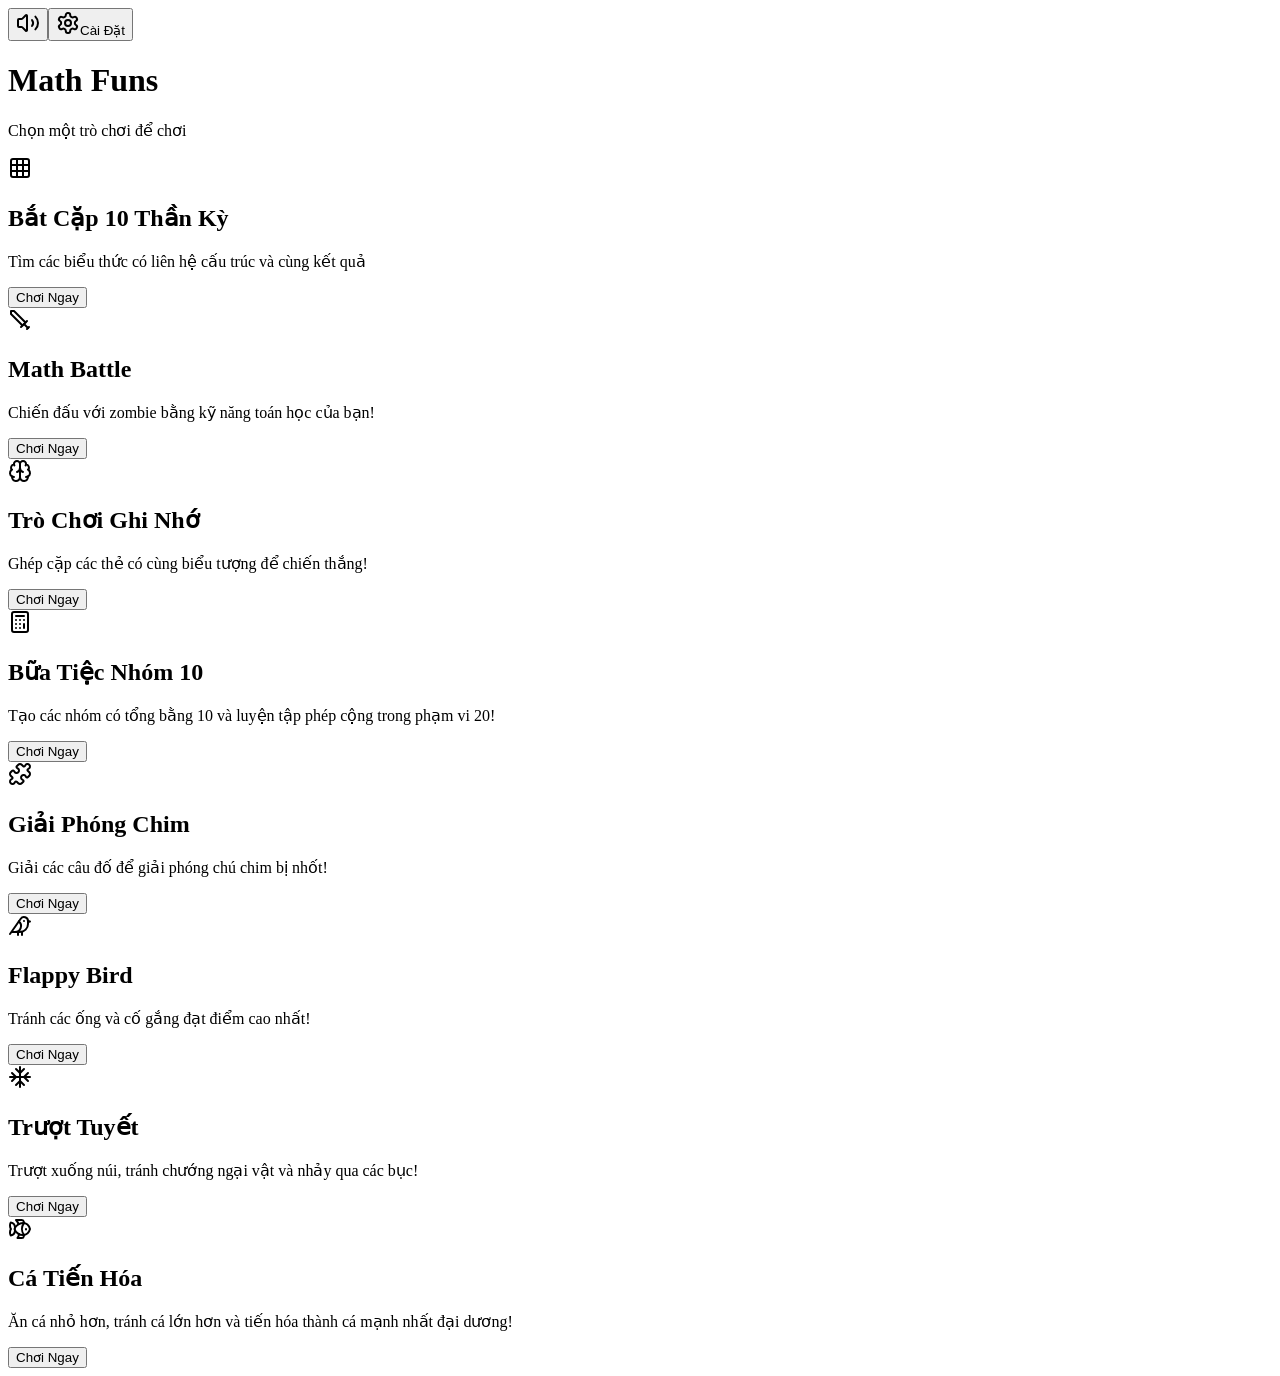
==== commit a660f1f1: "first commit" ====
--- a/index.html
+++ b/index.html
@@ -1 +1 @@
-<!DOCTYPE html><html lang="en"><head><meta charSet="utf-8"/><meta name="viewport" content="width=device-width, initial-scale=1"/><link rel="stylesheet" href="/_next/static/css/931b179cff3131dc.css" data-precedence="next"/><link rel="stylesheet" href="/_next/static/css/fdf34cb3663c8853.css" data-precedence="next"/><link rel="preload" as="script" fetchPriority="low" href="/_next/static/chunks/webpack-cef70f194a231e35.js"/><script src="/_next/static/chunks/4bd1b696-7e6399459bc3d5db.js" async=""></script><script src="/_next/static/chunks/684-df7f5177638fc8a7.js" async=""></script><script src="/_next/static/chunks/main-app-810d3fd9cdb0bd50.js" async=""></script><script src="/_next/static/chunks/181-040d033e43ada20e.js" async=""></script><script src="/_next/static/chunks/app/layout-8f336ccb5f626701.js" async=""></script><script src="/_next/static/chunks/905-20e00e08e51d5761.js" async=""></script><script src="/_next/static/chunks/509-b29d7e2a8ee44858.js" async=""></script><script src="/_next/static/chunks/977-a87f706ae786238d.js" async=""></script><script src="/_next/static/chunks/750-0ed5f80ba16d9ade.js" async=""></script><script src="/_next/static/chunks/634-1578b4af89720bd2.js" async=""></script><script src="/_next/static/chunks/555-0c52b3f7d5dc7023.js" async=""></script><script src="/_next/static/chunks/app/page-a40cc5a2333e1a5a.js" async=""></script><title>Math Funs</title><meta name="description" content="Educational math games for kids"/><meta name="generator" content="v0.dev"/><script src="/_next/static/chunks/polyfills-42372ed130431b0a.js" noModule=""></script></head><body class="__className_e8ce0c"><div class="flex flex-col items-center justify-center min-h-screen p-4 space-y-12 bg-gradient-to-br from-purple-950 via-indigo-950 to-slate-950"><div class="w-full mb-8 md:mb-4"><div class="flex justify-end mb-6 md:mb-2 gap-2"><button class="inline-flex items-center justify-center gap-2 whitespace-nowrap text-sm font-medium ring-offset-background transition-colors focus-visible:outline-none focus-visible:ring-2 focus-visible:ring-ring focus-visible:ring-offset-2 disabled:pointer-events-none disabled:opacity-50 [&amp;_svg]:pointer-events-none [&amp;_svg]:size-4 [&amp;_svg]:shrink-0 border border-input bg-background hover:bg-accent hover:text-accent-foreground h-10 w-10 rounded-full" title="Tắt âm thanh"><svg xmlns="http://www.w3.org/2000/svg" width="24" height="24" viewBox="0 0 24 24" fill="none" stroke="currentColor" stroke-width="2" stroke-linecap="round" stroke-linejoin="round" class="lucide lucide-volume2 h-4 w-4"><path d="M11 4.702a.705.705 0 0 0-1.203-.498L6.413 7.587A1.4 1.4 0 0 1 5.416 8H3a1 1 0 0 0-1 1v6a1 1 0 0 0 1 1h2.416a1.4 1.4 0 0 1 .997.413l3.383 3.384A.705.705 0 0 0 11 19.298z"></path><path d="M16 9a5 5 0 0 1 0 6"></path><path d="M19.364 18.364a9 9 0 0 0 0-12.728"></path></svg></button><button class="inline-flex items-center justify-center gap-2 whitespace-nowrap text-sm font-medium ring-offset-background transition-colors focus-visible:outline-none focus-visible:ring-2 focus-visible:ring-ring focus-visible:ring-offset-2 disabled:pointer-events-none disabled:opacity-50 [&amp;_svg]:pointer-events-none [&amp;_svg]:size-4 [&amp;_svg]:shrink-0 h-9 rounded-md px-3 bg-indigo-800/50 hover:bg-indigo-700 text-indigo-200 border border-indigo-700"><svg xmlns="http://www.w3.org/2000/svg" width="24" height="24" viewBox="0 0 24 24" fill="none" stroke="currentColor" stroke-width="2" stroke-linecap="round" stroke-linejoin="round" class="lucide lucide-settings h-4 w-4 mr-2"><path d="M12.22 2h-.44a2 2 0 0 0-2 2v.18a2 2 0 0 1-1 1.73l-.43.25a2 2 0 0 1-2 0l-.15-.08a2 2 0 0 0-2.73.73l-.22.38a2 2 0 0 0 .73 2.73l.15.1a2 2 0 0 1 1 1.72v.51a2 2 0 0 1-1 1.74l-.15.09a2 2 0 0 0-.73 2.73l.22.38a2 2 0 0 0 2.73.73l.15-.08a2 2 0 0 1 2 0l.43.25a2 2 0 0 1 1 1.73V20a2 2 0 0 0 2 2h.44a2 2 0 0 0 2-2v-.18a2 2 0 0 1 1-1.73l.43-.25a2 2 0 0 1 2 0l.15.08a2 2 0 0 0 2.73-.73l.22-.39a2 2 0 0 0-.73-2.73l-.15-.08a2 2 0 0 1-1-1.74v-.5a2 2 0 0 1 1-1.74l.15-.09a2 2 0 0 0 .73-2.73l-.22-.38a2 2 0 0 0-2.73-.73l-.15.08a2 2 0 0 1-2 0l-.43-.25a2 2 0 0 1-1-1.73V4a2 2 0 0 0-2-2z"></path><circle cx="12" cy="12" r="3"></circle></svg>Cài Đặt</button></div><div class="text-center"><h1 class="text-5xl font-bold bg-gradient-to-r from-purple-300 via-pink-300 to-amber-300 text-transparent bg-clip-text">Math Funs</h1><p class="text-indigo-200 text-xl mt-4">Chọn một trò chơi để chơi</p></div></div><div class="grid grid-cols-1 md:grid-cols-2 lg:grid-cols-3 xl:grid-cols-4 gap-6 max-w-7xl"><div class="rounded-lg bg-card text-card-foreground shadow-sm relative overflow-hidden group cursor-pointer border-2 border-transparent hover:border-white/20 transition-all duration-300"><div class="absolute inset-0 bg-gradient-to-br from-blue-500 to-indigo-700 opacity-80 group-hover:opacity-100 transition-opacity duration-300"></div><div class="relative p-8 flex flex-col items-center text-center space-y-4 z-10"><svg xmlns="http://www.w3.org/2000/svg" width="24" height="24" viewBox="0 0 24 24" fill="none" stroke="currentColor" stroke-width="2" stroke-linecap="round" stroke-linejoin="round" class="lucide lucide-grid3x3 w-20 h-20 text-blue-100"><rect width="18" height="18" x="3" y="3" rx="2"></rect><path d="M3 9h18"></path><path d="M3 15h18"></path><path d="M9 3v18"></path><path d="M15 3v18"></path></svg><h2 class="text-2xl font-bold text-white">Bắt Cặp 10 Thần Kỳ</h2><p class="text-blue-100">Tìm các biểu thức có liên hệ cấu trúc và cùng kết quả</p><button class="inline-flex items-center justify-center gap-2 whitespace-nowrap rounded-md text-sm font-medium ring-offset-background transition-colors focus-visible:outline-none focus-visible:ring-2 focus-visible:ring-ring focus-visible:ring-offset-2 disabled:pointer-events-none disabled:opacity-50 [&amp;_svg]:pointer-events-none [&amp;_svg]:size-4 [&amp;_svg]:shrink-0 h-10 px-4 py-2 mt-4 bg-white/20 hover:bg-white/30 text-white border-white/30">Chơi Ngay</button></div></div><div class="rounded-lg bg-card text-card-foreground shadow-sm relative overflow-hidden group cursor-pointer border-2 border-transparent hover:border-white/20 transition-all duration-300"><div class="absolute inset-0 bg-gradient-to-br from-indigo-500 to-purple-700 opacity-80 group-hover:opacity-100 transition-opacity duration-300"></div><div class="relative p-8 flex flex-col items-center text-center space-y-4 z-10"><svg xmlns="http://www.w3.org/2000/svg" width="24" height="24" viewBox="0 0 24 24" fill="none" stroke="currentColor" stroke-width="2" stroke-linecap="round" stroke-linejoin="round" class="lucide lucide-sword w-20 h-20 text-indigo-100"><polyline points="14.5 17.5 3 6 3 3 6 3 17.5 14.5"></polyline><line x1="13" x2="19" y1="19" y2="13"></line><line x1="16" x2="20" y1="16" y2="20"></line><line x1="19" x2="21" y1="21" y2="19"></line></svg><h2 class="text-2xl font-bold text-white">Math Battle</h2><p class="text-indigo-100">Chiến đấu với zombie bằng kỹ năng toán học của bạn!</p><button class="inline-flex items-center justify-center gap-2 whitespace-nowrap rounded-md text-sm font-medium ring-offset-background transition-colors focus-visible:outline-none focus-visible:ring-2 focus-visible:ring-ring focus-visible:ring-offset-2 disabled:pointer-events-none disabled:opacity-50 [&amp;_svg]:pointer-events-none [&amp;_svg]:size-4 [&amp;_svg]:shrink-0 h-10 px-4 py-2 mt-4 bg-white/20 hover:bg-white/30 text-white border-white/30">Chơi Ngay</button></div></div><div class="rounded-lg bg-card text-card-foreground shadow-sm relative overflow-hidden group cursor-pointer border-2 border-transparent hover:border-white/20 transition-all duration-300"><div class="absolute inset-0 bg-gradient-to-br from-purple-500 to-indigo-500 opacity-80 group-hover:opacity-100 transition-opacity duration-300"></div><div class="relative p-8 flex flex-col items-center text-center space-y-4 z-10"><svg xmlns="http://www.w3.org/2000/svg" width="24" height="24" viewBox="0 0 24 24" fill="none" stroke="currentColor" stroke-width="2" stroke-linecap="round" stroke-linejoin="round" class="lucide lucide-brain w-20 h-20 text-indigo-200"><path d="M12 5a3 3 0 1 0-5.997.125 4 4 0 0 0-2.526 5.77 4 4 0 0 0 .556 6.588A4 4 0 1 0 12 18Z"></path><path d="M12 5a3 3 0 1 1 5.997.125 4 4 0 0 1 2.526 5.77 4 4 0 0 1-.556 6.588A4 4 0 1 1 12 18Z"></path><path d="M15 13a4.5 4.5 0 0 1-3-4 4.5 4.5 0 0 1-3 4"></path><path d="M17.599 6.5a3 3 0 0 0 .399-1.375"></path><path d="M6.003 5.125A3 3 0 0 0 6.401 6.5"></path><path d="M3.477 10.896a4 4 0 0 1 .585-.396"></path><path d="M19.938 10.5a4 4 0 0 1 .585.396"></path><path d="M6 18a4 4 0 0 1-1.967-.516"></path><path d="M19.967 17.484A4 4 0 0 1 18 18"></path></svg><h2 class="text-2xl font-bold text-white">Trò Chơi Ghi Nhớ</h2><p class="text-indigo-200">Ghép cặp các thẻ có cùng biểu tượng để chiến thắng!</p><button class="inline-flex items-center justify-center gap-2 whitespace-nowrap rounded-md text-sm font-medium ring-offset-background transition-colors focus-visible:outline-none focus-visible:ring-2 focus-visible:ring-ring focus-visible:ring-offset-2 disabled:pointer-events-none disabled:opacity-50 [&amp;_svg]:pointer-events-none [&amp;_svg]:size-4 [&amp;_svg]:shrink-0 h-10 px-4 py-2 mt-4 bg-white/20 hover:bg-white/30 text-white border-white/30">Chơi Ngay</button></div></div><div class="rounded-lg bg-card text-card-foreground shadow-sm relative overflow-hidden group cursor-pointer border-2 border-transparent hover:border-white/20 transition-all duration-300"><div class="absolute inset-0 bg-gradient-to-br from-amber-400 to-amber-600 opacity-80 group-hover:opacity-100 transition-opacity duration-300"></div><div class="relative p-8 flex flex-col items-center text-center space-y-4 z-10"><svg xmlns="http://www.w3.org/2000/svg" width="24" height="24" viewBox="0 0 24 24" fill="none" stroke="currentColor" stroke-width="2" stroke-linecap="round" stroke-linejoin="round" class="lucide lucide-calculator w-20 h-20 text-amber-100"><rect width="16" height="20" x="4" y="2" rx="2"></rect><line x1="8" x2="16" y1="6" y2="6"></line><line x1="16" x2="16" y1="14" y2="18"></line><path d="M16 10h.01"></path><path d="M12 10h.01"></path><path d="M8 10h.01"></path><path d="M12 14h.01"></path><path d="M8 14h.01"></path><path d="M12 18h.01"></path><path d="M8 18h.01"></path></svg><h2 class="text-2xl font-bold text-white">Bữa Tiệc Nhóm 10</h2><p class="text-amber-100">Tạo các nhóm có tổng bằng 10 và luyện tập phép cộng trong phạm vi 20!</p><button class="inline-flex items-center justify-center gap-2 whitespace-nowrap rounded-md text-sm font-medium ring-offset-background transition-colors focus-visible:outline-none focus-visible:ring-2 focus-visible:ring-ring focus-visible:ring-offset-2 disabled:pointer-events-none disabled:opacity-50 [&amp;_svg]:pointer-events-none [&amp;_svg]:size-4 [&amp;_svg]:shrink-0 h-10 px-4 py-2 mt-4 bg-white/20 hover:bg-white/30 text-white border-white/30">Chơi Ngay</button></div></div><div class="rounded-lg bg-card text-card-foreground shadow-sm relative overflow-hidden group cursor-pointer border-2 border-transparent hover:border-white/20 transition-all duration-300"><div class="absolute inset-0 bg-gradient-to-br from-amber-500 to-amber-700 opacity-80 group-hover:opacity-100 transition-opacity duration-300"></div><div class="relative p-8 flex flex-col items-center text-center space-y-4 z-10"><svg xmlns="http://www.w3.org/2000/svg" width="24" height="24" viewBox="0 0 24 24" fill="none" stroke="currentColor" stroke-width="2" stroke-linecap="round" stroke-linejoin="round" class="lucide lucide-puzzle w-20 h-20 text-amber-100"><path d="M19.439 7.85c-.049.322.059.648.289.878l1.568 1.568c.47.47.706 1.087.706 1.704s-.235 1.233-.706 1.704l-1.611 1.611a.98.98 0 0 1-.837.276c-.47-.07-.802-.48-.968-.925a2.501 2.501 0 1 0-3.214 3.214c.446.166.855.497.925.968a.979.979 0 0 1-.276.837l-1.61 1.61a2.404 2.404 0 0 1-1.705.707 2.402 2.402 0 0 1-1.704-.706l-1.568-1.568a1.026 1.026 0 0 0-.877-.29c-.493.074-.84.504-1.02.968a2.5 2.5 0 1 1-3.237-3.237c.464-.18.894-.527.967-1.02a1.026 1.026 0 0 0-.289-.877l-1.568-1.568A2.402 2.402 0 0 1 1.998 12c0-.617.236-1.234.706-1.704L4.23 8.77c.24-.24.581-.353.917-.303.515.077.877.528 1.073 1.01a2.5 2.5 0 1 0 3.259-3.259c-.482-.196-.933-.558-1.01-1.073-.05-.336.062-.676.303-.917l1.525-1.525A2.402 2.402 0 0 1 12 1.998c.617 0 1.234.236 1.704.706l1.568 1.568c.23.23.556.338.877.29.493-.074.84-.504 1.02-.968a2.5 2.5 0 1 1 3.237 3.237c-.464.18-.894.527-.967 1.02Z"></path></svg><h2 class="text-2xl font-bold text-white">Giải Phóng Chim</h2><p class="text-amber-100">Giải các câu đố để giải phóng chú chim bị nhốt!</p><button class="inline-flex items-center justify-center gap-2 whitespace-nowrap rounded-md text-sm font-medium ring-offset-background transition-colors focus-visible:outline-none focus-visible:ring-2 focus-visible:ring-ring focus-visible:ring-offset-2 disabled:pointer-events-none disabled:opacity-50 [&amp;_svg]:pointer-events-none [&amp;_svg]:size-4 [&amp;_svg]:shrink-0 h-10 px-4 py-2 mt-4 bg-white/20 hover:bg-white/30 text-white border-white/30">Chơi Ngay</button></div></div><div class="rounded-lg bg-card text-card-foreground shadow-sm relative overflow-hidden group cursor-pointer border-2 border-transparent hover:border-white/20 transition-all duration-300"><div class="absolute inset-0 bg-gradient-to-br from-amber-500 to-orange-500 opacity-80 group-hover:opacity-100 transition-opacity duration-300"></div><div class="relative p-8 flex flex-col items-center text-center space-y-4 z-10"><svg xmlns="http://www.w3.org/2000/svg" width="24" height="24" viewBox="0 0 24 24" fill="none" stroke="currentColor" stroke-width="2" stroke-linecap="round" stroke-linejoin="round" class="lucide lucide-bird w-20 h-20 text-amber-200"><path d="M16 7h.01"></path><path d="M3.4 18H12a8 8 0 0 0 8-8V7a4 4 0 0 0-7.28-2.3L2 20"></path><path d="m20 7 2 .5-2 .5"></path><path d="M10 18v3"></path><path d="M14 17.75V21"></path><path d="M7 18a6 6 0 0 0 3.84-10.61"></path></svg><h2 class="text-2xl font-bold text-white">Flappy Bird</h2><p class="text-amber-200">Tránh các ống và cố gắng đạt điểm cao nhất!</p><button class="inline-flex items-center justify-center gap-2 whitespace-nowrap rounded-md text-sm font-medium ring-offset-background transition-colors focus-visible:outline-none focus-visible:ring-2 focus-visible:ring-ring focus-visible:ring-offset-2 disabled:pointer-events-none disabled:opacity-50 [&amp;_svg]:pointer-events-none [&amp;_svg]:size-4 [&amp;_svg]:shrink-0 h-10 px-4 py-2 mt-4 bg-white/20 hover:bg-white/30 text-white border-white/30">Chơi Ngay</button></div></div><div class="rounded-lg bg-card text-card-foreground shadow-sm relative overflow-hidden group cursor-pointer border-2 border-transparent hover:border-white/20 transition-all duration-300"><div class="absolute inset-0 bg-gradient-to-br from-sky-600 to-blue-800 opacity-80 group-hover:opacity-100 transition-opacity duration-300"></div><div class="relative p-8 flex flex-col items-center text-center space-y-4 z-10"><svg xmlns="http://www.w3.org/2000/svg" width="24" height="24" viewBox="0 0 24 24" fill="none" stroke="currentColor" stroke-width="2" stroke-linecap="round" stroke-linejoin="round" class="lucide lucide-snowflake w-20 h-20 text-sky-200"><line x1="2" x2="22" y1="12" y2="12"></line><line x1="12" x2="12" y1="2" y2="22"></line><path d="m20 16-4-4 4-4"></path><path d="m4 8 4 4-4 4"></path><path d="m16 4-4 4-4-4"></path><path d="m8 20 4-4 4 4"></path></svg><h2 class="text-2xl font-bold text-white">Trượt Tuyết</h2><p class="text-sky-200">Trượt xuống núi, tránh chướng ngại vật và nhảy qua các bục!</p><button class="inline-flex items-center justify-center gap-2 whitespace-nowrap rounded-md text-sm font-medium ring-offset-background transition-colors focus-visible:outline-none focus-visible:ring-2 focus-visible:ring-ring focus-visible:ring-offset-2 disabled:pointer-events-none disabled:opacity-50 [&amp;_svg]:pointer-events-none [&amp;_svg]:size-4 [&amp;_svg]:shrink-0 h-10 px-4 py-2 mt-4 bg-white/20 hover:bg-white/30 text-white border-white/30">Chơi Ngay</button></div></div><div class="rounded-lg bg-card text-card-foreground shadow-sm relative overflow-hidden group cursor-pointer border-2 border-transparent hover:border-white/20 transition-all duration-300"><div class="absolute inset-0 bg-gradient-to-br from-blue-500 to-cyan-700 opacity-80 group-hover:opacity-100 transition-opacity duration-300"></div><div class="relative p-8 flex flex-col items-center text-center space-y-4 z-10"><svg xmlns="http://www.w3.org/2000/svg" width="24" height="24" viewBox="0 0 24 24" fill="none" stroke="currentColor" stroke-width="2" stroke-linecap="round" stroke-linejoin="round" class="lucide lucide-fish w-20 h-20 text-blue-100"><path d="M6.5 12c.94-3.46 4.94-6 8.5-6 3.56 0 6.06 2.54 7 6-.94 3.47-3.44 6-7 6s-7.56-2.53-8.5-6Z"></path><path d="M18 12v.5"></path><path d="M16 17.93a9.77 9.77 0 0 1 0-11.86"></path><path d="M7 10.67C7 8 5.58 5.97 2.73 5.5c-1 1.5-1 5 .23 6.5-1.24 1.5-1.24 5-.23 6.5C5.58 18.03 7 16 7 13.33"></path><path d="M10.46 7.26C10.2 5.88 9.17 4.24 8 3h5.8a2 2 0 0 1 1.98 1.67l.23 1.4"></path><path d="m16.01 17.93-.23 1.4A2 2 0 0 1 13.8 21H9.5a5.96 5.96 0 0 0 1.49-3.98"></path></svg><h2 class="text-2xl font-bold text-white">Cá Tiến Hóa</h2><p class="text-blue-100">Ăn cá nhỏ hơn, tránh cá lớn hơn và tiến hóa thành cá mạnh nhất đại dương!</p><button class="inline-flex items-center justify-center gap-2 whitespace-nowrap rounded-md text-sm font-medium ring-offset-background transition-colors focus-visible:outline-none focus-visible:ring-2 focus-visible:ring-ring focus-visible:ring-offset-2 disabled:pointer-events-none disabled:opacity-50 [&amp;_svg]:pointer-events-none [&amp;_svg]:size-4 [&amp;_svg]:shrink-0 h-10 px-4 py-2 mt-4 bg-white/20 hover:bg-white/30 text-white border-white/30">Chơi Ngay</button></div></div></div></div><script src="/_next/static/chunks/webpack-cef70f194a231e35.js" async=""></script><script>(self.__next_f=self.__next_f||[]).push([0])</script><script>self.__next_f.push([1,"1:\"$Sreact.fragment\"\n2:I[7780,[\"181\",\"static/chunks/181-040d033e43ada20e.js\",\"177\",\"static/chunks/app/layout-8f336ccb5f626701.js\"],\"ThemeProvider\"]\n3:I[1555,[\"181\",\"static/chunks/181-040d033e43ada20e.js\",\"177\",\"static/chunks/app/layout-8f336ccb5f626701.js\"],\"SoundProvider\"]\n4:I[3059,[\"181\",\"static/chunks/181-040d033e43ada20e.js\",\"177\",\"static/chunks/app/layout-8f336ccb5f626701.js\"],\"LanguageProvider\"]\n5:I[7555,[],\"\"]\n6:I[1295,[],\"\"]\n7:I[894,[],\"ClientPageRoot\"]\n8:I[6508,[\"905\",\"static/chunks/905-20e00e08e51d5761.js\",\"509\",\"static/chunks/509-b29d7e2a8ee44858.js\",\"977\",\"static/chunks/977-a87f706ae786238d.js\",\"750\",\"static/chunks/750-0ed5f80ba16d9ade.js\",\"181\",\"static/chunks/181-040d033e43ada20e.js\",\"634\",\"static/chunks/634-1578b4af89720bd2.js\",\"555\",\"static/chunks/555-0c52b3f7d5dc7023.js\",\"974\",\"static/chunks/app/page-a40cc5a2333e1a5a.js\"],\"default\"]\nb:I[9665,[],\"OutletBoundary\"]\ne:I[9665,[],\"ViewportBoundary\"]\n10:I[9665,[],\"MetadataBoundary\"]\n12:I[6614,[],\"\"]\n:HL[\"/_next/static/css/931b179cff3131dc.css\",\"style\"]\n:HL[\"/_next/static/css/fdf34cb3663c8853.css\",\"style\"]\n"])</script><script>self.__next_f.push([1,"0:{\"P\":null,\"b\":\"n8ddaCmN6X7wEAtZp0Lko\",\"p\":\"\",\"c\":[\"\",\"\"],\"i\":false,\"f\":[[[\"\",{\"children\":[\"__PAGE__\",{}]},\"$undefined\",\"$undefined\",true],[\"\",[\"$\",\"$1\",\"c\",{\"children\":[[[\"$\",\"link\",\"0\",{\"rel\":\"stylesheet\",\"href\":\"/_next/static/css/931b179cff3131dc.css\",\"precedence\":\"next\",\"crossOrigin\":\"$undefined\",\"nonce\":\"$undefined\"}],[\"$\",\"link\",\"1\",{\"rel\":\"stylesheet\",\"href\":\"/_next/static/css/fdf34cb3663c8853.css\",\"precedence\":\"next\",\"crossOrigin\":\"$undefined\",\"nonce\":\"$undefined\"}]],[\"$\",\"html\",null,{\"lang\":\"en\",\"suppressHydrationWarning\":true,\"children\":[\"$\",\"body\",null,{\"className\":\"__className_e8ce0c\",\"suppressHydrationWarning\":true,\"children\":[\"$\",\"$L2\",null,{\"attribute\":\"class\",\"defaultTheme\":\"dark\",\"enableSystem\":true,\"disableTransitionOnChange\":true,\"children\":[\"$\",\"$L3\",null,{\"children\":[\"$\",\"$L4\",null,{\"children\":[\"$\",\"$L5\",null,{\"parallelRouterKey\":\"children\",\"error\":\"$undefined\",\"errorStyles\":\"$undefined\",\"errorScripts\":\"$undefined\",\"template\":[\"$\",\"$L6\",null,{}],\"templateStyles\":\"$undefined\",\"templateScripts\":\"$undefined\",\"notFound\":[[[\"$\",\"title\",null,{\"children\":\"404: This page could not be found.\"}],[\"$\",\"div\",null,{\"style\":{\"fontFamily\":\"system-ui,\\\"Segoe UI\\\",Roboto,Helvetica,Arial,sans-serif,\\\"Apple Color Emoji\\\",\\\"Segoe UI Emoji\\\"\",\"height\":\"100vh\",\"textAlign\":\"center\",\"display\":\"flex\",\"flexDirection\":\"column\",\"alignItems\":\"center\",\"justifyContent\":\"center\"},\"children\":[\"$\",\"div\",null,{\"children\":[[\"$\",\"style\",null,{\"dangerouslySetInnerHTML\":{\"__html\":\"body{color:#000;background:#fff;margin:0}.next-error-h1{border-right:1px solid rgba(0,0,0,.3)}@media (prefers-color-scheme:dark){body{color:#fff;background:#000}.next-error-h1{border-right:1px solid rgba(255,255,255,.3)}}\"}}],[\"$\",\"h1\",null,{\"className\":\"next-error-h1\",\"style\":{\"display\":\"inline-block\",\"margin\":\"0 20px 0 0\",\"padding\":\"0 23px 0 0\",\"fontSize\":24,\"fontWeight\":500,\"verticalAlign\":\"top\",\"lineHeight\":\"49px\"},\"children\":404}],[\"$\",\"div\",null,{\"style\":{\"display\":\"inline-block\"},\"children\":[\"$\",\"h2\",null,{\"style\":{\"fontSize\":14,\"fontWeight\":400,\"lineHeight\":\"49px\",\"margin\":0},\"children\":\"This page could not be found.\"}]}]]}]}]],[]],\"forbidden\":\"$undefined\",\"unauthorized\":\"$undefined\"}]}]}]}]}]}]]}],{\"children\":[\"__PAGE__\",[\"$\",\"$1\",\"c\",{\"children\":[[\"$\",\"$L7\",null,{\"Component\":\"$8\",\"searchParams\":{},\"params\":{},\"promises\":[\"$@9\",\"$@a\"]}],\"$undefined\",null,[\"$\",\"$Lb\",null,{\"children\":[\"$Lc\",\"$Ld\",null]}]]}],{},null,false]},null,false],[\"$\",\"$1\",\"h\",{\"children\":[null,[\"$\",\"$1\",\"nvVTeA0onR35EYmUug62k\",{\"children\":[[\"$\",\"$Le\",null,{\"children\":\"$Lf\"}],null]}],[\"$\",\"$L10\",null,{\"children\":\"$L11\"}]]}],false]],\"m\":\"$undefined\",\"G\":[\"$12\",\"$undefined\"],\"s\":false,\"S\":true}\n"])</script><script>self.__next_f.push([1,"9:{}\na:{}\n"])</script><script>self.__next_f.push([1,"f:[[\"$\",\"meta\",\"0\",{\"charSet\":\"utf-8\"}],[\"$\",\"meta\",\"1\",{\"name\":\"viewport\",\"content\":\"width=device-width, initial-scale=1\"}]]\nc:null\n"])</script><script>self.__next_f.push([1,"d:null\n11:[[\"$\",\"title\",\"0\",{\"children\":\"Math Funs\"}],[\"$\",\"meta\",\"1\",{\"name\":\"description\",\"content\":\"Educational math games for kids\"}],[\"$\",\"meta\",\"2\",{\"name\":\"generator\",\"content\":\"v0.dev\"}]]\n"])</script></body></html>+<!DOCTYPE html><html lang="en"><head><meta charSet="utf-8"/><meta name="viewport" content="width=device-width, initial-scale=1"/><link rel="stylesheet" href="/math-fun/_next/static/css/4b67210aefe3ad79.css" data-precedence="next"/><link rel="stylesheet" href="/math-fun/_next/static/css/fdf34cb3663c8853.css" data-precedence="next"/><link rel="preload" as="script" fetchPriority="low" href="/math-fun/_next/static/chunks/webpack-e0e228a964cf3dd5.js"/><script src="/math-fun/_next/static/chunks/4bd1b696-129e4ca23755eaca.js" async=""></script><script src="/math-fun/_next/static/chunks/684-3aaa81f205f84df2.js" async=""></script><script src="/math-fun/_next/static/chunks/main-app-810d3fd9cdb0bd50.js" async=""></script><script src="/math-fun/_next/static/chunks/181-040d033e43ada20e.js" async=""></script><script src="/math-fun/_next/static/chunks/app/layout-afe0588982bfe6ab.js" async=""></script><script src="/math-fun/_next/static/chunks/905-20e00e08e51d5761.js" async=""></script><script src="/math-fun/_next/static/chunks/509-b29d7e2a8ee44858.js" async=""></script><script src="/math-fun/_next/static/chunks/977-9f1a80863d9cff75.js" async=""></script><script src="/math-fun/_next/static/chunks/750-0ed5f80ba16d9ade.js" async=""></script><script src="/math-fun/_next/static/chunks/634-1578b4af89720bd2.js" async=""></script><script src="/math-fun/_next/static/chunks/555-0c52b3f7d5dc7023.js" async=""></script><script src="/math-fun/_next/static/chunks/app/page-a40cc5a2333e1a5a.js" async=""></script><title>Math Funs</title><meta name="description" content="Educational math games for kids"/><meta name="generator" content="v0.dev"/><script src="/math-fun/_next/static/chunks/polyfills-42372ed130431b0a.js" noModule=""></script></head><body class="__className_a69bf3"><div class="flex flex-col items-center justify-center min-h-screen p-4 space-y-12 bg-gradient-to-br from-purple-950 via-indigo-950 to-slate-950"><div class="w-full mb-8 md:mb-4"><div class="flex justify-end mb-6 md:mb-2 gap-2"><button class="inline-flex items-center justify-center gap-2 whitespace-nowrap text-sm font-medium ring-offset-background transition-colors focus-visible:outline-none focus-visible:ring-2 focus-visible:ring-ring focus-visible:ring-offset-2 disabled:pointer-events-none disabled:opacity-50 [&amp;_svg]:pointer-events-none [&amp;_svg]:size-4 [&amp;_svg]:shrink-0 border border-input bg-background hover:bg-accent hover:text-accent-foreground h-10 w-10 rounded-full" title="Tắt âm thanh"><svg xmlns="http://www.w3.org/2000/svg" width="24" height="24" viewBox="0 0 24 24" fill="none" stroke="currentColor" stroke-width="2" stroke-linecap="round" stroke-linejoin="round" class="lucide lucide-volume2 h-4 w-4"><path d="M11 4.702a.705.705 0 0 0-1.203-.498L6.413 7.587A1.4 1.4 0 0 1 5.416 8H3a1 1 0 0 0-1 1v6a1 1 0 0 0 1 1h2.416a1.4 1.4 0 0 1 .997.413l3.383 3.384A.705.705 0 0 0 11 19.298z"></path><path d="M16 9a5 5 0 0 1 0 6"></path><path d="M19.364 18.364a9 9 0 0 0 0-12.728"></path></svg></button><button class="inline-flex items-center justify-center gap-2 whitespace-nowrap text-sm font-medium ring-offset-background transition-colors focus-visible:outline-none focus-visible:ring-2 focus-visible:ring-ring focus-visible:ring-offset-2 disabled:pointer-events-none disabled:opacity-50 [&amp;_svg]:pointer-events-none [&amp;_svg]:size-4 [&amp;_svg]:shrink-0 h-9 rounded-md px-3 bg-indigo-800/50 hover:bg-indigo-700 text-indigo-200 border border-indigo-700"><svg xmlns="http://www.w3.org/2000/svg" width="24" height="24" viewBox="0 0 24 24" fill="none" stroke="currentColor" stroke-width="2" stroke-linecap="round" stroke-linejoin="round" class="lucide lucide-settings h-4 w-4 mr-2"><path d="M12.22 2h-.44a2 2 0 0 0-2 2v.18a2 2 0 0 1-1 1.73l-.43.25a2 2 0 0 1-2 0l-.15-.08a2 2 0 0 0-2.73.73l-.22.38a2 2 0 0 0 .73 2.73l.15.1a2 2 0 0 1 1 1.72v.51a2 2 0 0 1-1 1.74l-.15.09a2 2 0 0 0-.73 2.73l.22.38a2 2 0 0 0 2.73.73l.15-.08a2 2 0 0 1 2 0l.43.25a2 2 0 0 1 1 1.73V20a2 2 0 0 0 2 2h.44a2 2 0 0 0 2-2v-.18a2 2 0 0 1 1-1.73l.43-.25a2 2 0 0 1 2 0l.15.08a2 2 0 0 0 2.73-.73l.22-.39a2 2 0 0 0-.73-2.73l-.15-.08a2 2 0 0 1-1-1.74v-.5a2 2 0 0 1 1-1.74l.15-.09a2 2 0 0 0 .73-2.73l-.22-.38a2 2 0 0 0-2.73-.73l-.15.08a2 2 0 0 1-2 0l-.43-.25a2 2 0 0 1-1-1.73V4a2 2 0 0 0-2-2z"></path><circle cx="12" cy="12" r="3"></circle></svg>Cài Đặt</button></div><div class="text-center"><h1 class="text-5xl font-bold bg-gradient-to-r from-purple-300 via-pink-300 to-amber-300 text-transparent bg-clip-text">Math Funs</h1><p class="text-indigo-200 text-xl mt-4">Chọn một trò chơi để chơi</p></div></div><div class="grid grid-cols-1 md:grid-cols-2 lg:grid-cols-3 xl:grid-cols-4 gap-6 max-w-7xl"><div class="rounded-lg bg-card text-card-foreground shadow-sm relative overflow-hidden group cursor-pointer border-2 border-transparent hover:border-white/20 transition-all duration-300"><div class="absolute inset-0 bg-gradient-to-br from-blue-500 to-indigo-700 opacity-80 group-hover:opacity-100 transition-opacity duration-300"></div><div class="relative p-8 flex flex-col items-center text-center space-y-4 z-10"><svg xmlns="http://www.w3.org/2000/svg" width="24" height="24" viewBox="0 0 24 24" fill="none" stroke="currentColor" stroke-width="2" stroke-linecap="round" stroke-linejoin="round" class="lucide lucide-grid3x3 w-20 h-20 text-blue-100"><rect width="18" height="18" x="3" y="3" rx="2"></rect><path d="M3 9h18"></path><path d="M3 15h18"></path><path d="M9 3v18"></path><path d="M15 3v18"></path></svg><h2 class="text-2xl font-bold text-white">Bắt Cặp 10 Thần Kỳ</h2><p class="text-blue-100">Tìm các biểu thức có liên hệ cấu trúc và cùng kết quả</p><button class="inline-flex items-center justify-center gap-2 whitespace-nowrap rounded-md text-sm font-medium ring-offset-background transition-colors focus-visible:outline-none focus-visible:ring-2 focus-visible:ring-ring focus-visible:ring-offset-2 disabled:pointer-events-none disabled:opacity-50 [&amp;_svg]:pointer-events-none [&amp;_svg]:size-4 [&amp;_svg]:shrink-0 h-10 px-4 py-2 mt-4 bg-white/20 hover:bg-white/30 text-white border-white/30">Chơi Ngay</button></div></div><div class="rounded-lg bg-card text-card-foreground shadow-sm relative overflow-hidden group cursor-pointer border-2 border-transparent hover:border-white/20 transition-all duration-300"><div class="absolute inset-0 bg-gradient-to-br from-indigo-500 to-purple-700 opacity-80 group-hover:opacity-100 transition-opacity duration-300"></div><div class="relative p-8 flex flex-col items-center text-center space-y-4 z-10"><svg xmlns="http://www.w3.org/2000/svg" width="24" height="24" viewBox="0 0 24 24" fill="none" stroke="currentColor" stroke-width="2" stroke-linecap="round" stroke-linejoin="round" class="lucide lucide-sword w-20 h-20 text-indigo-100"><polyline points="14.5 17.5 3 6 3 3 6 3 17.5 14.5"></polyline><line x1="13" x2="19" y1="19" y2="13"></line><line x1="16" x2="20" y1="16" y2="20"></line><line x1="19" x2="21" y1="21" y2="19"></line></svg><h2 class="text-2xl font-bold text-white">Math Battle</h2><p class="text-indigo-100">Chiến đấu với zombie bằng kỹ năng toán học của bạn!</p><button class="inline-flex items-center justify-center gap-2 whitespace-nowrap rounded-md text-sm font-medium ring-offset-background transition-colors focus-visible:outline-none focus-visible:ring-2 focus-visible:ring-ring focus-visible:ring-offset-2 disabled:pointer-events-none disabled:opacity-50 [&amp;_svg]:pointer-events-none [&amp;_svg]:size-4 [&amp;_svg]:shrink-0 h-10 px-4 py-2 mt-4 bg-white/20 hover:bg-white/30 text-white border-white/30">Chơi Ngay</button></div></div><div class="rounded-lg bg-card text-card-foreground shadow-sm relative overflow-hidden group cursor-pointer border-2 border-transparent hover:border-white/20 transition-all duration-300"><div class="absolute inset-0 bg-gradient-to-br from-purple-500 to-indigo-500 opacity-80 group-hover:opacity-100 transition-opacity duration-300"></div><div class="relative p-8 flex flex-col items-center text-center space-y-4 z-10"><svg xmlns="http://www.w3.org/2000/svg" width="24" height="24" viewBox="0 0 24 24" fill="none" stroke="currentColor" stroke-width="2" stroke-linecap="round" stroke-linejoin="round" class="lucide lucide-brain w-20 h-20 text-indigo-200"><path d="M12 5a3 3 0 1 0-5.997.125 4 4 0 0 0-2.526 5.77 4 4 0 0 0 .556 6.588A4 4 0 1 0 12 18Z"></path><path d="M12 5a3 3 0 1 1 5.997.125 4 4 0 0 1 2.526 5.77 4 4 0 0 1-.556 6.588A4 4 0 1 1 12 18Z"></path><path d="M15 13a4.5 4.5 0 0 1-3-4 4.5 4.5 0 0 1-3 4"></path><path d="M17.599 6.5a3 3 0 0 0 .399-1.375"></path><path d="M6.003 5.125A3 3 0 0 0 6.401 6.5"></path><path d="M3.477 10.896a4 4 0 0 1 .585-.396"></path><path d="M19.938 10.5a4 4 0 0 1 .585.396"></path><path d="M6 18a4 4 0 0 1-1.967-.516"></path><path d="M19.967 17.484A4 4 0 0 1 18 18"></path></svg><h2 class="text-2xl font-bold text-white">Trò Chơi Ghi Nhớ</h2><p class="text-indigo-200">Ghép cặp các thẻ có cùng biểu tượng để chiến thắng!</p><button class="inline-flex items-center justify-center gap-2 whitespace-nowrap rounded-md text-sm font-medium ring-offset-background transition-colors focus-visible:outline-none focus-visible:ring-2 focus-visible:ring-ring focus-visible:ring-offset-2 disabled:pointer-events-none disabled:opacity-50 [&amp;_svg]:pointer-events-none [&amp;_svg]:size-4 [&amp;_svg]:shrink-0 h-10 px-4 py-2 mt-4 bg-white/20 hover:bg-white/30 text-white border-white/30">Chơi Ngay</button></div></div><div class="rounded-lg bg-card text-card-foreground shadow-sm relative overflow-hidden group cursor-pointer border-2 border-transparent hover:border-white/20 transition-all duration-300"><div class="absolute inset-0 bg-gradient-to-br from-amber-400 to-amber-600 opacity-80 group-hover:opacity-100 transition-opacity duration-300"></div><div class="relative p-8 flex flex-col items-center text-center space-y-4 z-10"><svg xmlns="http://www.w3.org/2000/svg" width="24" height="24" viewBox="0 0 24 24" fill="none" stroke="currentColor" stroke-width="2" stroke-linecap="round" stroke-linejoin="round" class="lucide lucide-calculator w-20 h-20 text-amber-100"><rect width="16" height="20" x="4" y="2" rx="2"></rect><line x1="8" x2="16" y1="6" y2="6"></line><line x1="16" x2="16" y1="14" y2="18"></line><path d="M16 10h.01"></path><path d="M12 10h.01"></path><path d="M8 10h.01"></path><path d="M12 14h.01"></path><path d="M8 14h.01"></path><path d="M12 18h.01"></path><path d="M8 18h.01"></path></svg><h2 class="text-2xl font-bold text-white">Bữa Tiệc Nhóm 10</h2><p class="text-amber-100">Tạo các nhóm có tổng bằng 10 và luyện tập phép cộng trong phạm vi 20!</p><button class="inline-flex items-center justify-center gap-2 whitespace-nowrap rounded-md text-sm font-medium ring-offset-background transition-colors focus-visible:outline-none focus-visible:ring-2 focus-visible:ring-ring focus-visible:ring-offset-2 disabled:pointer-events-none disabled:opacity-50 [&amp;_svg]:pointer-events-none [&amp;_svg]:size-4 [&amp;_svg]:shrink-0 h-10 px-4 py-2 mt-4 bg-white/20 hover:bg-white/30 text-white border-white/30">Chơi Ngay</button></div></div><div class="rounded-lg bg-card text-card-foreground shadow-sm relative overflow-hidden group cursor-pointer border-2 border-transparent hover:border-white/20 transition-all duration-300"><div class="absolute inset-0 bg-gradient-to-br from-amber-500 to-amber-700 opacity-80 group-hover:opacity-100 transition-opacity duration-300"></div><div class="relative p-8 flex flex-col items-center text-center space-y-4 z-10"><svg xmlns="http://www.w3.org/2000/svg" width="24" height="24" viewBox="0 0 24 24" fill="none" stroke="currentColor" stroke-width="2" stroke-linecap="round" stroke-linejoin="round" class="lucide lucide-puzzle w-20 h-20 text-amber-100"><path d="M19.439 7.85c-.049.322.059.648.289.878l1.568 1.568c.47.47.706 1.087.706 1.704s-.235 1.233-.706 1.704l-1.611 1.611a.98.98 0 0 1-.837.276c-.47-.07-.802-.48-.968-.925a2.501 2.501 0 1 0-3.214 3.214c.446.166.855.497.925.968a.979.979 0 0 1-.276.837l-1.61 1.61a2.404 2.404 0 0 1-1.705.707 2.402 2.402 0 0 1-1.704-.706l-1.568-1.568a1.026 1.026 0 0 0-.877-.29c-.493.074-.84.504-1.02.968a2.5 2.5 0 1 1-3.237-3.237c.464-.18.894-.527.967-1.02a1.026 1.026 0 0 0-.289-.877l-1.568-1.568A2.402 2.402 0 0 1 1.998 12c0-.617.236-1.234.706-1.704L4.23 8.77c.24-.24.581-.353.917-.303.515.077.877.528 1.073 1.01a2.5 2.5 0 1 0 3.259-3.259c-.482-.196-.933-.558-1.01-1.073-.05-.336.062-.676.303-.917l1.525-1.525A2.402 2.402 0 0 1 12 1.998c.617 0 1.234.236 1.704.706l1.568 1.568c.23.23.556.338.877.29.493-.074.84-.504 1.02-.968a2.5 2.5 0 1 1 3.237 3.237c-.464.18-.894.527-.967 1.02Z"></path></svg><h2 class="text-2xl font-bold text-white">Giải Phóng Chim</h2><p class="text-amber-100">Giải các câu đố để giải phóng chú chim bị nhốt!</p><button class="inline-flex items-center justify-center gap-2 whitespace-nowrap rounded-md text-sm font-medium ring-offset-background transition-colors focus-visible:outline-none focus-visible:ring-2 focus-visible:ring-ring focus-visible:ring-offset-2 disabled:pointer-events-none disabled:opacity-50 [&amp;_svg]:pointer-events-none [&amp;_svg]:size-4 [&amp;_svg]:shrink-0 h-10 px-4 py-2 mt-4 bg-white/20 hover:bg-white/30 text-white border-white/30">Chơi Ngay</button></div></div><div class="rounded-lg bg-card text-card-foreground shadow-sm relative overflow-hidden group cursor-pointer border-2 border-transparent hover:border-white/20 transition-all duration-300"><div class="absolute inset-0 bg-gradient-to-br from-amber-500 to-orange-500 opacity-80 group-hover:opacity-100 transition-opacity duration-300"></div><div class="relative p-8 flex flex-col items-center text-center space-y-4 z-10"><svg xmlns="http://www.w3.org/2000/svg" width="24" height="24" viewBox="0 0 24 24" fill="none" stroke="currentColor" stroke-width="2" stroke-linecap="round" stroke-linejoin="round" class="lucide lucide-bird w-20 h-20 text-amber-200"><path d="M16 7h.01"></path><path d="M3.4 18H12a8 8 0 0 0 8-8V7a4 4 0 0 0-7.28-2.3L2 20"></path><path d="m20 7 2 .5-2 .5"></path><path d="M10 18v3"></path><path d="M14 17.75V21"></path><path d="M7 18a6 6 0 0 0 3.84-10.61"></path></svg><h2 class="text-2xl font-bold text-white">Flappy Bird</h2><p class="text-amber-200">Tránh các ống và cố gắng đạt điểm cao nhất!</p><button class="inline-flex items-center justify-center gap-2 whitespace-nowrap rounded-md text-sm font-medium ring-offset-background transition-colors focus-visible:outline-none focus-visible:ring-2 focus-visible:ring-ring focus-visible:ring-offset-2 disabled:pointer-events-none disabled:opacity-50 [&amp;_svg]:pointer-events-none [&amp;_svg]:size-4 [&amp;_svg]:shrink-0 h-10 px-4 py-2 mt-4 bg-white/20 hover:bg-white/30 text-white border-white/30">Chơi Ngay</button></div></div><div class="rounded-lg bg-card text-card-foreground shadow-sm relative overflow-hidden group cursor-pointer border-2 border-transparent hover:border-white/20 transition-all duration-300"><div class="absolute inset-0 bg-gradient-to-br from-sky-600 to-blue-800 opacity-80 group-hover:opacity-100 transition-opacity duration-300"></div><div class="relative p-8 flex flex-col items-center text-center space-y-4 z-10"><svg xmlns="http://www.w3.org/2000/svg" width="24" height="24" viewBox="0 0 24 24" fill="none" stroke="currentColor" stroke-width="2" stroke-linecap="round" stroke-linejoin="round" class="lucide lucide-snowflake w-20 h-20 text-sky-200"><line x1="2" x2="22" y1="12" y2="12"></line><line x1="12" x2="12" y1="2" y2="22"></line><path d="m20 16-4-4 4-4"></path><path d="m4 8 4 4-4 4"></path><path d="m16 4-4 4-4-4"></path><path d="m8 20 4-4 4 4"></path></svg><h2 class="text-2xl font-bold text-white">Trượt Tuyết</h2><p class="text-sky-200">Trượt xuống núi, tránh chướng ngại vật và nhảy qua các bục!</p><button class="inline-flex items-center justify-center gap-2 whitespace-nowrap rounded-md text-sm font-medium ring-offset-background transition-colors focus-visible:outline-none focus-visible:ring-2 focus-visible:ring-ring focus-visible:ring-offset-2 disabled:pointer-events-none disabled:opacity-50 [&amp;_svg]:pointer-events-none [&amp;_svg]:size-4 [&amp;_svg]:shrink-0 h-10 px-4 py-2 mt-4 bg-white/20 hover:bg-white/30 text-white border-white/30">Chơi Ngay</button></div></div><div class="rounded-lg bg-card text-card-foreground shadow-sm relative overflow-hidden group cursor-pointer border-2 border-transparent hover:border-white/20 transition-all duration-300"><div class="absolute inset-0 bg-gradient-to-br from-blue-500 to-cyan-700 opacity-80 group-hover:opacity-100 transition-opacity duration-300"></div><div class="relative p-8 flex flex-col items-center text-center space-y-4 z-10"><svg xmlns="http://www.w3.org/2000/svg" width="24" height="24" viewBox="0 0 24 24" fill="none" stroke="currentColor" stroke-width="2" stroke-linecap="round" stroke-linejoin="round" class="lucide lucide-fish w-20 h-20 text-blue-100"><path d="M6.5 12c.94-3.46 4.94-6 8.5-6 3.56 0 6.06 2.54 7 6-.94 3.47-3.44 6-7 6s-7.56-2.53-8.5-6Z"></path><path d="M18 12v.5"></path><path d="M16 17.93a9.77 9.77 0 0 1 0-11.86"></path><path d="M7 10.67C7 8 5.58 5.97 2.73 5.5c-1 1.5-1 5 .23 6.5-1.24 1.5-1.24 5-.23 6.5C5.58 18.03 7 16 7 13.33"></path><path d="M10.46 7.26C10.2 5.88 9.17 4.24 8 3h5.8a2 2 0 0 1 1.98 1.67l.23 1.4"></path><path d="m16.01 17.93-.23 1.4A2 2 0 0 1 13.8 21H9.5a5.96 5.96 0 0 0 1.49-3.98"></path></svg><h2 class="text-2xl font-bold text-white">Cá Tiến Hóa</h2><p class="text-blue-100">Ăn cá nhỏ hơn, tránh cá lớn hơn và tiến hóa thành cá mạnh nhất đại dương!</p><button class="inline-flex items-center justify-center gap-2 whitespace-nowrap rounded-md text-sm font-medium ring-offset-background transition-colors focus-visible:outline-none focus-visible:ring-2 focus-visible:ring-ring focus-visible:ring-offset-2 disabled:pointer-events-none disabled:opacity-50 [&amp;_svg]:pointer-events-none [&amp;_svg]:size-4 [&amp;_svg]:shrink-0 h-10 px-4 py-2 mt-4 bg-white/20 hover:bg-white/30 text-white border-white/30">Chơi Ngay</button></div></div></div></div><script src="/math-fun/_next/static/chunks/webpack-e0e228a964cf3dd5.js" async=""></script><script>(self.__next_f=self.__next_f||[]).push([0])</script><script>self.__next_f.push([1,"1:\"$Sreact.fragment\"\n2:I[7780,[\"181\",\"static/chunks/181-040d033e43ada20e.js\",\"177\",\"static/chunks/app/layout-afe0588982bfe6ab.js\"],\"ThemeProvider\"]\n3:I[1555,[\"181\",\"static/chunks/181-040d033e43ada20e.js\",\"177\",\"static/chunks/app/layout-afe0588982bfe6ab.js\"],\"SoundProvider\"]\n4:I[3059,[\"181\",\"static/chunks/181-040d033e43ada20e.js\",\"177\",\"static/chunks/app/layout-afe0588982bfe6ab.js\"],\"LanguageProvider\"]\n5:I[7555,[],\"\"]\n6:I[1295,[],\"\"]\n7:I[894,[],\"ClientPageRoot\"]\n8:I[6508,[\"905\",\"static/chunks/905-20e00e08e51d5761.js\",\"509\",\"static/chunks/509-b29d7e2a8ee44858.js\",\"977\",\"static/chunks/977-9f1a80863d9cff75.js\",\"750\",\"static/chunks/750-0ed5f80ba16d9ade.js\",\"181\",\"static/chunks/181-040d033e43ada20e.js\",\"634\",\"static/chunks/634-1578b4af89720bd2.js\",\"555\",\"static/chunks/555-0c52b3f7d5dc7023.js\",\"974\",\"static/chunks/app/page-a40cc5a2333e1a5a.js\"],\"default\"]\nb:I[9665,[],\"OutletBoundary\"]\ne:I[9665,[],\"ViewportBoundary\"]\n10:I[9665,[],\"MetadataBoundary\"]\n12:I[6614,[],\"\"]\n:HL[\"/math-fun/_next/static/css/4b67210aefe3ad79.css\",\"style\"]\n:HL[\"/math-fun/_next/static/css/fdf34cb3663c8853.css\",\"style\"]\n"])</script><script>self.__next_f.push([1,"0:{\"P\":null,\"b\":\"XW2jbQOUwdHoN9i-EaiOc\",\"p\":\"/math-fun\",\"c\":[\"\",\"\"],\"i\":false,\"f\":[[[\"\",{\"children\":[\"__PAGE__\",{}]},\"$undefined\",\"$undefined\",true],[\"\",[\"$\",\"$1\",\"c\",{\"children\":[[[\"$\",\"link\",\"0\",{\"rel\":\"stylesheet\",\"href\":\"/math-fun/_next/static/css/4b67210aefe3ad79.css\",\"precedence\":\"next\",\"crossOrigin\":\"$undefined\",\"nonce\":\"$undefined\"}],[\"$\",\"link\",\"1\",{\"rel\":\"stylesheet\",\"href\":\"/math-fun/_next/static/css/fdf34cb3663c8853.css\",\"precedence\":\"next\",\"crossOrigin\":\"$undefined\",\"nonce\":\"$undefined\"}]],[\"$\",\"html\",null,{\"lang\":\"en\",\"suppressHydrationWarning\":true,\"children\":[\"$\",\"body\",null,{\"className\":\"__className_a69bf3\",\"suppressHydrationWarning\":true,\"children\":[\"$\",\"$L2\",null,{\"attribute\":\"class\",\"defaultTheme\":\"dark\",\"enableSystem\":true,\"disableTransitionOnChange\":true,\"children\":[\"$\",\"$L3\",null,{\"children\":[\"$\",\"$L4\",null,{\"children\":[\"$\",\"$L5\",null,{\"parallelRouterKey\":\"children\",\"error\":\"$undefined\",\"errorStyles\":\"$undefined\",\"errorScripts\":\"$undefined\",\"template\":[\"$\",\"$L6\",null,{}],\"templateStyles\":\"$undefined\",\"templateScripts\":\"$undefined\",\"notFound\":[[[\"$\",\"title\",null,{\"children\":\"404: This page could not be found.\"}],[\"$\",\"div\",null,{\"style\":{\"fontFamily\":\"system-ui,\\\"Segoe UI\\\",Roboto,Helvetica,Arial,sans-serif,\\\"Apple Color Emoji\\\",\\\"Segoe UI Emoji\\\"\",\"height\":\"100vh\",\"textAlign\":\"center\",\"display\":\"flex\",\"flexDirection\":\"column\",\"alignItems\":\"center\",\"justifyContent\":\"center\"},\"children\":[\"$\",\"div\",null,{\"children\":[[\"$\",\"style\",null,{\"dangerouslySetInnerHTML\":{\"__html\":\"body{color:#000;background:#fff;margin:0}.next-error-h1{border-right:1px solid rgba(0,0,0,.3)}@media (prefers-color-scheme:dark){body{color:#fff;background:#000}.next-error-h1{border-right:1px solid rgba(255,255,255,.3)}}\"}}],[\"$\",\"h1\",null,{\"className\":\"next-error-h1\",\"style\":{\"display\":\"inline-block\",\"margin\":\"0 20px 0 0\",\"padding\":\"0 23px 0 0\",\"fontSize\":24,\"fontWeight\":500,\"verticalAlign\":\"top\",\"lineHeight\":\"49px\"},\"children\":404}],[\"$\",\"div\",null,{\"style\":{\"display\":\"inline-block\"},\"children\":[\"$\",\"h2\",null,{\"style\":{\"fontSize\":14,\"fontWeight\":400,\"lineHeight\":\"49px\",\"margin\":0},\"children\":\"This page could not be found.\"}]}]]}]}]],[]],\"forbidden\":\"$undefined\",\"unauthorized\":\"$undefined\"}]}]}]}]}]}]]}],{\"children\":[\"__PAGE__\",[\"$\",\"$1\",\"c\",{\"children\":[[\"$\",\"$L7\",null,{\"Component\":\"$8\",\"searchParams\":{},\"params\":{},\"promises\":[\"$@9\",\"$@a\"]}],\"$undefined\",null,[\"$\",\"$Lb\",null,{\"children\":[\"$Lc\",\"$Ld\",null]}]]}],{},null,false]},null,false],[\"$\",\"$1\",\"h\",{\"children\":[null,[\"$\",\"$1\",\"-TrQ-U2FJ3f5WPrVwfXfy\",{\"children\":[[\"$\",\"$Le\",null,{\"children\":\"$Lf\"}],null]}],[\"$\",\"$L10\",null,{\"children\":\"$L11\"}]]}],false]],\"m\":\"$undefined\",\"G\":[\"$12\",\"$undefined\"],\"s\":false,\"S\":true}\n"])</script><script>self.__next_f.push([1,"9:{}\na:{}\n"])</script><script>self.__next_f.push([1,"f:[[\"$\",\"meta\",\"0\",{\"charSet\":\"utf-8\"}],[\"$\",\"meta\",\"1\",{\"name\":\"viewport\",\"content\":\"width=device-width, initial-scale=1\"}]]\nc:null\n"])</script><script>self.__next_f.push([1,"d:null\n11:[[\"$\",\"title\",\"0\",{\"children\":\"Math Funs\"}],[\"$\",\"meta\",\"1\",{\"name\":\"description\",\"content\":\"Educational math games for kids\"}],[\"$\",\"meta\",\"2\",{\"name\":\"generator\",\"content\":\"v0.dev\"}]]\n"])</script></body></html>
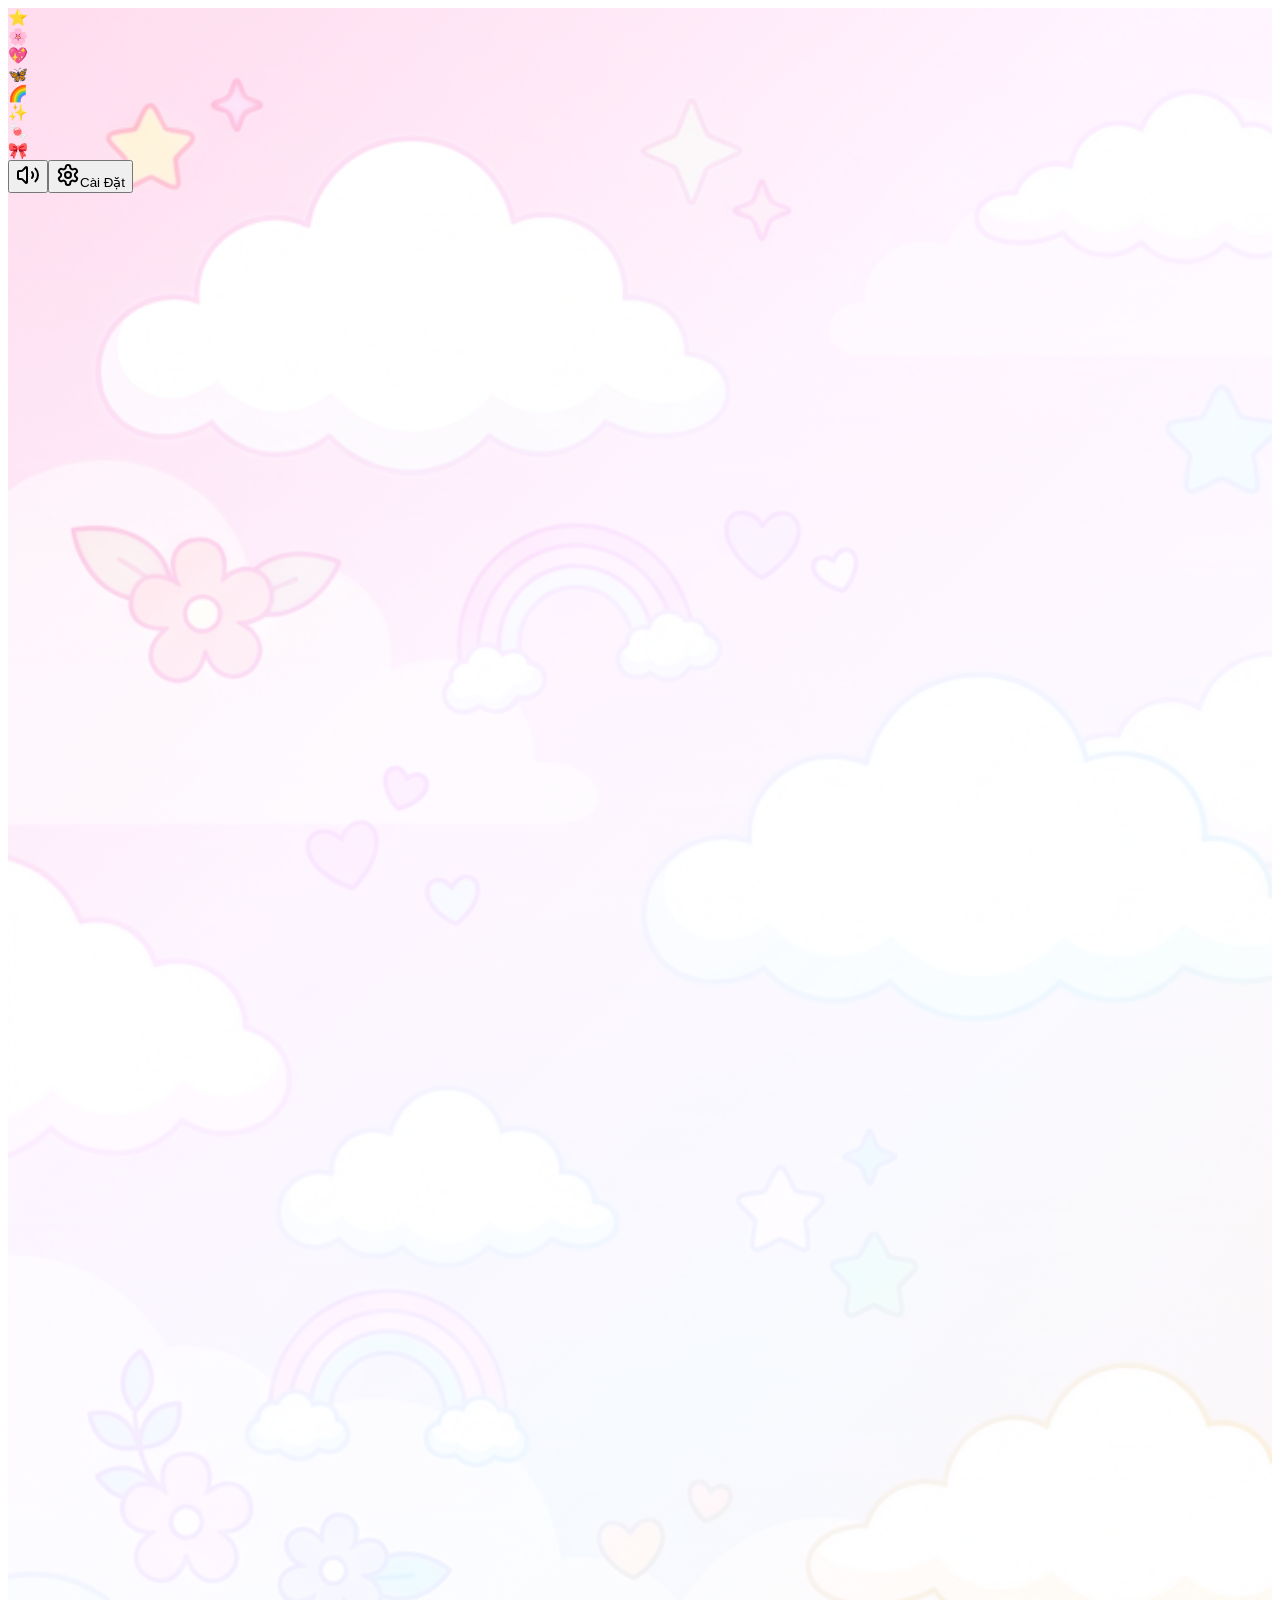
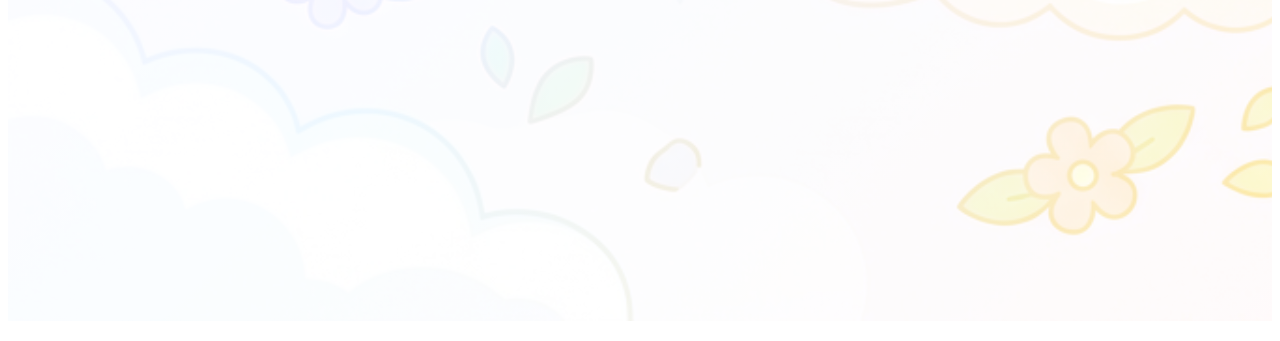
==== commit 1026843c: "update" ====
--- a/index.html
+++ b/index.html
@@ -1 +1 @@
-<!DOCTYPE html><html lang="en"><head><meta charSet="utf-8"/><meta name="viewport" content="width=device-width, initial-scale=1"/><link rel="stylesheet" href="/math-fun/_next/static/css/4b67210aefe3ad79.css" data-precedence="next"/><link rel="stylesheet" href="/math-fun/_next/static/css/fdf34cb3663c8853.css" data-precedence="next"/><link rel="preload" as="script" fetchPriority="low" href="/math-fun/_next/static/chunks/webpack-e0e228a964cf3dd5.js"/><script src="/math-fun/_next/static/chunks/4bd1b696-129e4ca23755eaca.js" async=""></script><script src="/math-fun/_next/static/chunks/684-3aaa81f205f84df2.js" async=""></script><script src="/math-fun/_next/static/chunks/main-app-810d3fd9cdb0bd50.js" async=""></script><script src="/math-fun/_next/static/chunks/181-040d033e43ada20e.js" async=""></script><script src="/math-fun/_next/static/chunks/app/layout-afe0588982bfe6ab.js" async=""></script><script src="/math-fun/_next/static/chunks/905-20e00e08e51d5761.js" async=""></script><script src="/math-fun/_next/static/chunks/509-b29d7e2a8ee44858.js" async=""></script><script src="/math-fun/_next/static/chunks/977-9f1a80863d9cff75.js" async=""></script><script src="/math-fun/_next/static/chunks/750-0ed5f80ba16d9ade.js" async=""></script><script src="/math-fun/_next/static/chunks/634-1578b4af89720bd2.js" async=""></script><script src="/math-fun/_next/static/chunks/555-0c52b3f7d5dc7023.js" async=""></script><script src="/math-fun/_next/static/chunks/app/page-a40cc5a2333e1a5a.js" async=""></script><title>Math Funs</title><meta name="description" content="Educational math games for kids"/><meta name="generator" content="v0.dev"/><script src="/math-fun/_next/static/chunks/polyfills-42372ed130431b0a.js" noModule=""></script></head><body class="__className_a69bf3"><div class="flex flex-col items-center justify-center min-h-screen p-4 space-y-12 bg-gradient-to-br from-purple-950 via-indigo-950 to-slate-950"><div class="w-full mb-8 md:mb-4"><div class="flex justify-end mb-6 md:mb-2 gap-2"><button class="inline-flex items-center justify-center gap-2 whitespace-nowrap text-sm font-medium ring-offset-background transition-colors focus-visible:outline-none focus-visible:ring-2 focus-visible:ring-ring focus-visible:ring-offset-2 disabled:pointer-events-none disabled:opacity-50 [&amp;_svg]:pointer-events-none [&amp;_svg]:size-4 [&amp;_svg]:shrink-0 border border-input bg-background hover:bg-accent hover:text-accent-foreground h-10 w-10 rounded-full" title="Tắt âm thanh"><svg xmlns="http://www.w3.org/2000/svg" width="24" height="24" viewBox="0 0 24 24" fill="none" stroke="currentColor" stroke-width="2" stroke-linecap="round" stroke-linejoin="round" class="lucide lucide-volume2 h-4 w-4"><path d="M11 4.702a.705.705 0 0 0-1.203-.498L6.413 7.587A1.4 1.4 0 0 1 5.416 8H3a1 1 0 0 0-1 1v6a1 1 0 0 0 1 1h2.416a1.4 1.4 0 0 1 .997.413l3.383 3.384A.705.705 0 0 0 11 19.298z"></path><path d="M16 9a5 5 0 0 1 0 6"></path><path d="M19.364 18.364a9 9 0 0 0 0-12.728"></path></svg></button><button class="inline-flex items-center justify-center gap-2 whitespace-nowrap text-sm font-medium ring-offset-background transition-colors focus-visible:outline-none focus-visible:ring-2 focus-visible:ring-ring focus-visible:ring-offset-2 disabled:pointer-events-none disabled:opacity-50 [&amp;_svg]:pointer-events-none [&amp;_svg]:size-4 [&amp;_svg]:shrink-0 h-9 rounded-md px-3 bg-indigo-800/50 hover:bg-indigo-700 text-indigo-200 border border-indigo-700"><svg xmlns="http://www.w3.org/2000/svg" width="24" height="24" viewBox="0 0 24 24" fill="none" stroke="currentColor" stroke-width="2" stroke-linecap="round" stroke-linejoin="round" class="lucide lucide-settings h-4 w-4 mr-2"><path d="M12.22 2h-.44a2 2 0 0 0-2 2v.18a2 2 0 0 1-1 1.73l-.43.25a2 2 0 0 1-2 0l-.15-.08a2 2 0 0 0-2.73.73l-.22.38a2 2 0 0 0 .73 2.73l.15.1a2 2 0 0 1 1 1.72v.51a2 2 0 0 1-1 1.74l-.15.09a2 2 0 0 0-.73 2.73l.22.38a2 2 0 0 0 2.73.73l.15-.08a2 2 0 0 1 2 0l.43.25a2 2 0 0 1 1 1.73V20a2 2 0 0 0 2 2h.44a2 2 0 0 0 2-2v-.18a2 2 0 0 1 1-1.73l.43-.25a2 2 0 0 1 2 0l.15.08a2 2 0 0 0 2.73-.73l.22-.39a2 2 0 0 0-.73-2.73l-.15-.08a2 2 0 0 1-1-1.74v-.5a2 2 0 0 1 1-1.74l.15-.09a2 2 0 0 0 .73-2.73l-.22-.38a2 2 0 0 0-2.73-.73l-.15.08a2 2 0 0 1-2 0l-.43-.25a2 2 0 0 1-1-1.73V4a2 2 0 0 0-2-2z"></path><circle cx="12" cy="12" r="3"></circle></svg>Cài Đặt</button></div><div class="text-center"><h1 class="text-5xl font-bold bg-gradient-to-r from-purple-300 via-pink-300 to-amber-300 text-transparent bg-clip-text">Math Funs</h1><p class="text-indigo-200 text-xl mt-4">Chọn một trò chơi để chơi</p></div></div><div class="grid grid-cols-1 md:grid-cols-2 lg:grid-cols-3 xl:grid-cols-4 gap-6 max-w-7xl"><div class="rounded-lg bg-card text-card-foreground shadow-sm relative overflow-hidden group cursor-pointer border-2 border-transparent hover:border-white/20 transition-all duration-300"><div class="absolute inset-0 bg-gradient-to-br from-blue-500 to-indigo-700 opacity-80 group-hover:opacity-100 transition-opacity duration-300"></div><div class="relative p-8 flex flex-col items-center text-center space-y-4 z-10"><svg xmlns="http://www.w3.org/2000/svg" width="24" height="24" viewBox="0 0 24 24" fill="none" stroke="currentColor" stroke-width="2" stroke-linecap="round" stroke-linejoin="round" class="lucide lucide-grid3x3 w-20 h-20 text-blue-100"><rect width="18" height="18" x="3" y="3" rx="2"></rect><path d="M3 9h18"></path><path d="M3 15h18"></path><path d="M9 3v18"></path><path d="M15 3v18"></path></svg><h2 class="text-2xl font-bold text-white">Bắt Cặp 10 Thần Kỳ</h2><p class="text-blue-100">Tìm các biểu thức có liên hệ cấu trúc và cùng kết quả</p><button class="inline-flex items-center justify-center gap-2 whitespace-nowrap rounded-md text-sm font-medium ring-offset-background transition-colors focus-visible:outline-none focus-visible:ring-2 focus-visible:ring-ring focus-visible:ring-offset-2 disabled:pointer-events-none disabled:opacity-50 [&amp;_svg]:pointer-events-none [&amp;_svg]:size-4 [&amp;_svg]:shrink-0 h-10 px-4 py-2 mt-4 bg-white/20 hover:bg-white/30 text-white border-white/30">Chơi Ngay</button></div></div><div class="rounded-lg bg-card text-card-foreground shadow-sm relative overflow-hidden group cursor-pointer border-2 border-transparent hover:border-white/20 transition-all duration-300"><div class="absolute inset-0 bg-gradient-to-br from-indigo-500 to-purple-700 opacity-80 group-hover:opacity-100 transition-opacity duration-300"></div><div class="relative p-8 flex flex-col items-center text-center space-y-4 z-10"><svg xmlns="http://www.w3.org/2000/svg" width="24" height="24" viewBox="0 0 24 24" fill="none" stroke="currentColor" stroke-width="2" stroke-linecap="round" stroke-linejoin="round" class="lucide lucide-sword w-20 h-20 text-indigo-100"><polyline points="14.5 17.5 3 6 3 3 6 3 17.5 14.5"></polyline><line x1="13" x2="19" y1="19" y2="13"></line><line x1="16" x2="20" y1="16" y2="20"></line><line x1="19" x2="21" y1="21" y2="19"></line></svg><h2 class="text-2xl font-bold text-white">Math Battle</h2><p class="text-indigo-100">Chiến đấu với zombie bằng kỹ năng toán học của bạn!</p><button class="inline-flex items-center justify-center gap-2 whitespace-nowrap rounded-md text-sm font-medium ring-offset-background transition-colors focus-visible:outline-none focus-visible:ring-2 focus-visible:ring-ring focus-visible:ring-offset-2 disabled:pointer-events-none disabled:opacity-50 [&amp;_svg]:pointer-events-none [&amp;_svg]:size-4 [&amp;_svg]:shrink-0 h-10 px-4 py-2 mt-4 bg-white/20 hover:bg-white/30 text-white border-white/30">Chơi Ngay</button></div></div><div class="rounded-lg bg-card text-card-foreground shadow-sm relative overflow-hidden group cursor-pointer border-2 border-transparent hover:border-white/20 transition-all duration-300"><div class="absolute inset-0 bg-gradient-to-br from-purple-500 to-indigo-500 opacity-80 group-hover:opacity-100 transition-opacity duration-300"></div><div class="relative p-8 flex flex-col items-center text-center space-y-4 z-10"><svg xmlns="http://www.w3.org/2000/svg" width="24" height="24" viewBox="0 0 24 24" fill="none" stroke="currentColor" stroke-width="2" stroke-linecap="round" stroke-linejoin="round" class="lucide lucide-brain w-20 h-20 text-indigo-200"><path d="M12 5a3 3 0 1 0-5.997.125 4 4 0 0 0-2.526 5.77 4 4 0 0 0 .556 6.588A4 4 0 1 0 12 18Z"></path><path d="M12 5a3 3 0 1 1 5.997.125 4 4 0 0 1 2.526 5.77 4 4 0 0 1-.556 6.588A4 4 0 1 1 12 18Z"></path><path d="M15 13a4.5 4.5 0 0 1-3-4 4.5 4.5 0 0 1-3 4"></path><path d="M17.599 6.5a3 3 0 0 0 .399-1.375"></path><path d="M6.003 5.125A3 3 0 0 0 6.401 6.5"></path><path d="M3.477 10.896a4 4 0 0 1 .585-.396"></path><path d="M19.938 10.5a4 4 0 0 1 .585.396"></path><path d="M6 18a4 4 0 0 1-1.967-.516"></path><path d="M19.967 17.484A4 4 0 0 1 18 18"></path></svg><h2 class="text-2xl font-bold text-white">Trò Chơi Ghi Nhớ</h2><p class="text-indigo-200">Ghép cặp các thẻ có cùng biểu tượng để chiến thắng!</p><button class="inline-flex items-center justify-center gap-2 whitespace-nowrap rounded-md text-sm font-medium ring-offset-background transition-colors focus-visible:outline-none focus-visible:ring-2 focus-visible:ring-ring focus-visible:ring-offset-2 disabled:pointer-events-none disabled:opacity-50 [&amp;_svg]:pointer-events-none [&amp;_svg]:size-4 [&amp;_svg]:shrink-0 h-10 px-4 py-2 mt-4 bg-white/20 hover:bg-white/30 text-white border-white/30">Chơi Ngay</button></div></div><div class="rounded-lg bg-card text-card-foreground shadow-sm relative overflow-hidden group cursor-pointer border-2 border-transparent hover:border-white/20 transition-all duration-300"><div class="absolute inset-0 bg-gradient-to-br from-amber-400 to-amber-600 opacity-80 group-hover:opacity-100 transition-opacity duration-300"></div><div class="relative p-8 flex flex-col items-center text-center space-y-4 z-10"><svg xmlns="http://www.w3.org/2000/svg" width="24" height="24" viewBox="0 0 24 24" fill="none" stroke="currentColor" stroke-width="2" stroke-linecap="round" stroke-linejoin="round" class="lucide lucide-calculator w-20 h-20 text-amber-100"><rect width="16" height="20" x="4" y="2" rx="2"></rect><line x1="8" x2="16" y1="6" y2="6"></line><line x1="16" x2="16" y1="14" y2="18"></line><path d="M16 10h.01"></path><path d="M12 10h.01"></path><path d="M8 10h.01"></path><path d="M12 14h.01"></path><path d="M8 14h.01"></path><path d="M12 18h.01"></path><path d="M8 18h.01"></path></svg><h2 class="text-2xl font-bold text-white">Bữa Tiệc Nhóm 10</h2><p class="text-amber-100">Tạo các nhóm có tổng bằng 10 và luyện tập phép cộng trong phạm vi 20!</p><button class="inline-flex items-center justify-center gap-2 whitespace-nowrap rounded-md text-sm font-medium ring-offset-background transition-colors focus-visible:outline-none focus-visible:ring-2 focus-visible:ring-ring focus-visible:ring-offset-2 disabled:pointer-events-none disabled:opacity-50 [&amp;_svg]:pointer-events-none [&amp;_svg]:size-4 [&amp;_svg]:shrink-0 h-10 px-4 py-2 mt-4 bg-white/20 hover:bg-white/30 text-white border-white/30">Chơi Ngay</button></div></div><div class="rounded-lg bg-card text-card-foreground shadow-sm relative overflow-hidden group cursor-pointer border-2 border-transparent hover:border-white/20 transition-all duration-300"><div class="absolute inset-0 bg-gradient-to-br from-amber-500 to-amber-700 opacity-80 group-hover:opacity-100 transition-opacity duration-300"></div><div class="relative p-8 flex flex-col items-center text-center space-y-4 z-10"><svg xmlns="http://www.w3.org/2000/svg" width="24" height="24" viewBox="0 0 24 24" fill="none" stroke="currentColor" stroke-width="2" stroke-linecap="round" stroke-linejoin="round" class="lucide lucide-puzzle w-20 h-20 text-amber-100"><path d="M19.439 7.85c-.049.322.059.648.289.878l1.568 1.568c.47.47.706 1.087.706 1.704s-.235 1.233-.706 1.704l-1.611 1.611a.98.98 0 0 1-.837.276c-.47-.07-.802-.48-.968-.925a2.501 2.501 0 1 0-3.214 3.214c.446.166.855.497.925.968a.979.979 0 0 1-.276.837l-1.61 1.61a2.404 2.404 0 0 1-1.705.707 2.402 2.402 0 0 1-1.704-.706l-1.568-1.568a1.026 1.026 0 0 0-.877-.29c-.493.074-.84.504-1.02.968a2.5 2.5 0 1 1-3.237-3.237c.464-.18.894-.527.967-1.02a1.026 1.026 0 0 0-.289-.877l-1.568-1.568A2.402 2.402 0 0 1 1.998 12c0-.617.236-1.234.706-1.704L4.23 8.77c.24-.24.581-.353.917-.303.515.077.877.528 1.073 1.01a2.5 2.5 0 1 0 3.259-3.259c-.482-.196-.933-.558-1.01-1.073-.05-.336.062-.676.303-.917l1.525-1.525A2.402 2.402 0 0 1 12 1.998c.617 0 1.234.236 1.704.706l1.568 1.568c.23.23.556.338.877.29.493-.074.84-.504 1.02-.968a2.5 2.5 0 1 1 3.237 3.237c-.464.18-.894.527-.967 1.02Z"></path></svg><h2 class="text-2xl font-bold text-white">Giải Phóng Chim</h2><p class="text-amber-100">Giải các câu đố để giải phóng chú chim bị nhốt!</p><button class="inline-flex items-center justify-center gap-2 whitespace-nowrap rounded-md text-sm font-medium ring-offset-background transition-colors focus-visible:outline-none focus-visible:ring-2 focus-visible:ring-ring focus-visible:ring-offset-2 disabled:pointer-events-none disabled:opacity-50 [&amp;_svg]:pointer-events-none [&amp;_svg]:size-4 [&amp;_svg]:shrink-0 h-10 px-4 py-2 mt-4 bg-white/20 hover:bg-white/30 text-white border-white/30">Chơi Ngay</button></div></div><div class="rounded-lg bg-card text-card-foreground shadow-sm relative overflow-hidden group cursor-pointer border-2 border-transparent hover:border-white/20 transition-all duration-300"><div class="absolute inset-0 bg-gradient-to-br from-amber-500 to-orange-500 opacity-80 group-hover:opacity-100 transition-opacity duration-300"></div><div class="relative p-8 flex flex-col items-center text-center space-y-4 z-10"><svg xmlns="http://www.w3.org/2000/svg" width="24" height="24" viewBox="0 0 24 24" fill="none" stroke="currentColor" stroke-width="2" stroke-linecap="round" stroke-linejoin="round" class="lucide lucide-bird w-20 h-20 text-amber-200"><path d="M16 7h.01"></path><path d="M3.4 18H12a8 8 0 0 0 8-8V7a4 4 0 0 0-7.28-2.3L2 20"></path><path d="m20 7 2 .5-2 .5"></path><path d="M10 18v3"></path><path d="M14 17.75V21"></path><path d="M7 18a6 6 0 0 0 3.84-10.61"></path></svg><h2 class="text-2xl font-bold text-white">Flappy Bird</h2><p class="text-amber-200">Tránh các ống và cố gắng đạt điểm cao nhất!</p><button class="inline-flex items-center justify-center gap-2 whitespace-nowrap rounded-md text-sm font-medium ring-offset-background transition-colors focus-visible:outline-none focus-visible:ring-2 focus-visible:ring-ring focus-visible:ring-offset-2 disabled:pointer-events-none disabled:opacity-50 [&amp;_svg]:pointer-events-none [&amp;_svg]:size-4 [&amp;_svg]:shrink-0 h-10 px-4 py-2 mt-4 bg-white/20 hover:bg-white/30 text-white border-white/30">Chơi Ngay</button></div></div><div class="rounded-lg bg-card text-card-foreground shadow-sm relative overflow-hidden group cursor-pointer border-2 border-transparent hover:border-white/20 transition-all duration-300"><div class="absolute inset-0 bg-gradient-to-br from-sky-600 to-blue-800 opacity-80 group-hover:opacity-100 transition-opacity duration-300"></div><div class="relative p-8 flex flex-col items-center text-center space-y-4 z-10"><svg xmlns="http://www.w3.org/2000/svg" width="24" height="24" viewBox="0 0 24 24" fill="none" stroke="currentColor" stroke-width="2" stroke-linecap="round" stroke-linejoin="round" class="lucide lucide-snowflake w-20 h-20 text-sky-200"><line x1="2" x2="22" y1="12" y2="12"></line><line x1="12" x2="12" y1="2" y2="22"></line><path d="m20 16-4-4 4-4"></path><path d="m4 8 4 4-4 4"></path><path d="m16 4-4 4-4-4"></path><path d="m8 20 4-4 4 4"></path></svg><h2 class="text-2xl font-bold text-white">Trượt Tuyết</h2><p class="text-sky-200">Trượt xuống núi, tránh chướng ngại vật và nhảy qua các bục!</p><button class="inline-flex items-center justify-center gap-2 whitespace-nowrap rounded-md text-sm font-medium ring-offset-background transition-colors focus-visible:outline-none focus-visible:ring-2 focus-visible:ring-ring focus-visible:ring-offset-2 disabled:pointer-events-none disabled:opacity-50 [&amp;_svg]:pointer-events-none [&amp;_svg]:size-4 [&amp;_svg]:shrink-0 h-10 px-4 py-2 mt-4 bg-white/20 hover:bg-white/30 text-white border-white/30">Chơi Ngay</button></div></div><div class="rounded-lg bg-card text-card-foreground shadow-sm relative overflow-hidden group cursor-pointer border-2 border-transparent hover:border-white/20 transition-all duration-300"><div class="absolute inset-0 bg-gradient-to-br from-blue-500 to-cyan-700 opacity-80 group-hover:opacity-100 transition-opacity duration-300"></div><div class="relative p-8 flex flex-col items-center text-center space-y-4 z-10"><svg xmlns="http://www.w3.org/2000/svg" width="24" height="24" viewBox="0 0 24 24" fill="none" stroke="currentColor" stroke-width="2" stroke-linecap="round" stroke-linejoin="round" class="lucide lucide-fish w-20 h-20 text-blue-100"><path d="M6.5 12c.94-3.46 4.94-6 8.5-6 3.56 0 6.06 2.54 7 6-.94 3.47-3.44 6-7 6s-7.56-2.53-8.5-6Z"></path><path d="M18 12v.5"></path><path d="M16 17.93a9.77 9.77 0 0 1 0-11.86"></path><path d="M7 10.67C7 8 5.58 5.97 2.73 5.5c-1 1.5-1 5 .23 6.5-1.24 1.5-1.24 5-.23 6.5C5.58 18.03 7 16 7 13.33"></path><path d="M10.46 7.26C10.2 5.88 9.17 4.24 8 3h5.8a2 2 0 0 1 1.98 1.67l.23 1.4"></path><path d="m16.01 17.93-.23 1.4A2 2 0 0 1 13.8 21H9.5a5.96 5.96 0 0 0 1.49-3.98"></path></svg><h2 class="text-2xl font-bold text-white">Cá Tiến Hóa</h2><p class="text-blue-100">Ăn cá nhỏ hơn, tránh cá lớn hơn và tiến hóa thành cá mạnh nhất đại dương!</p><button class="inline-flex items-center justify-center gap-2 whitespace-nowrap rounded-md text-sm font-medium ring-offset-background transition-colors focus-visible:outline-none focus-visible:ring-2 focus-visible:ring-ring focus-visible:ring-offset-2 disabled:pointer-events-none disabled:opacity-50 [&amp;_svg]:pointer-events-none [&amp;_svg]:size-4 [&amp;_svg]:shrink-0 h-10 px-4 py-2 mt-4 bg-white/20 hover:bg-white/30 text-white border-white/30">Chơi Ngay</button></div></div></div></div><script src="/math-fun/_next/static/chunks/webpack-e0e228a964cf3dd5.js" async=""></script><script>(self.__next_f=self.__next_f||[]).push([0])</script><script>self.__next_f.push([1,"1:\"$Sreact.fragment\"\n2:I[7780,[\"181\",\"static/chunks/181-040d033e43ada20e.js\",\"177\",\"static/chunks/app/layout-afe0588982bfe6ab.js\"],\"ThemeProvider\"]\n3:I[1555,[\"181\",\"static/chunks/181-040d033e43ada20e.js\",\"177\",\"static/chunks/app/layout-afe0588982bfe6ab.js\"],\"SoundProvider\"]\n4:I[3059,[\"181\",\"static/chunks/181-040d033e43ada20e.js\",\"177\",\"static/chunks/app/layout-afe0588982bfe6ab.js\"],\"LanguageProvider\"]\n5:I[7555,[],\"\"]\n6:I[1295,[],\"\"]\n7:I[894,[],\"ClientPageRoot\"]\n8:I[6508,[\"905\",\"static/chunks/905-20e00e08e51d5761.js\",\"509\",\"static/chunks/509-b29d7e2a8ee44858.js\",\"977\",\"static/chunks/977-9f1a80863d9cff75.js\",\"750\",\"static/chunks/750-0ed5f80ba16d9ade.js\",\"181\",\"static/chunks/181-040d033e43ada20e.js\",\"634\",\"static/chunks/634-1578b4af89720bd2.js\",\"555\",\"static/chunks/555-0c52b3f7d5dc7023.js\",\"974\",\"static/chunks/app/page-a40cc5a2333e1a5a.js\"],\"default\"]\nb:I[9665,[],\"OutletBoundary\"]\ne:I[9665,[],\"ViewportBoundary\"]\n10:I[9665,[],\"MetadataBoundary\"]\n12:I[6614,[],\"\"]\n:HL[\"/math-fun/_next/static/css/4b67210aefe3ad79.css\",\"style\"]\n:HL[\"/math-fun/_next/static/css/fdf34cb3663c8853.css\",\"style\"]\n"])</script><script>self.__next_f.push([1,"0:{\"P\":null,\"b\":\"XW2jbQOUwdHoN9i-EaiOc\",\"p\":\"/math-fun\",\"c\":[\"\",\"\"],\"i\":false,\"f\":[[[\"\",{\"children\":[\"__PAGE__\",{}]},\"$undefined\",\"$undefined\",true],[\"\",[\"$\",\"$1\",\"c\",{\"children\":[[[\"$\",\"link\",\"0\",{\"rel\":\"stylesheet\",\"href\":\"/math-fun/_next/static/css/4b67210aefe3ad79.css\",\"precedence\":\"next\",\"crossOrigin\":\"$undefined\",\"nonce\":\"$undefined\"}],[\"$\",\"link\",\"1\",{\"rel\":\"stylesheet\",\"href\":\"/math-fun/_next/static/css/fdf34cb3663c8853.css\",\"precedence\":\"next\",\"crossOrigin\":\"$undefined\",\"nonce\":\"$undefined\"}]],[\"$\",\"html\",null,{\"lang\":\"en\",\"suppressHydrationWarning\":true,\"children\":[\"$\",\"body\",null,{\"className\":\"__className_a69bf3\",\"suppressHydrationWarning\":true,\"children\":[\"$\",\"$L2\",null,{\"attribute\":\"class\",\"defaultTheme\":\"dark\",\"enableSystem\":true,\"disableTransitionOnChange\":true,\"children\":[\"$\",\"$L3\",null,{\"children\":[\"$\",\"$L4\",null,{\"children\":[\"$\",\"$L5\",null,{\"parallelRouterKey\":\"children\",\"error\":\"$undefined\",\"errorStyles\":\"$undefined\",\"errorScripts\":\"$undefined\",\"template\":[\"$\",\"$L6\",null,{}],\"templateStyles\":\"$undefined\",\"templateScripts\":\"$undefined\",\"notFound\":[[[\"$\",\"title\",null,{\"children\":\"404: This page could not be found.\"}],[\"$\",\"div\",null,{\"style\":{\"fontFamily\":\"system-ui,\\\"Segoe UI\\\",Roboto,Helvetica,Arial,sans-serif,\\\"Apple Color Emoji\\\",\\\"Segoe UI Emoji\\\"\",\"height\":\"100vh\",\"textAlign\":\"center\",\"display\":\"flex\",\"flexDirection\":\"column\",\"alignItems\":\"center\",\"justifyContent\":\"center\"},\"children\":[\"$\",\"div\",null,{\"children\":[[\"$\",\"style\",null,{\"dangerouslySetInnerHTML\":{\"__html\":\"body{color:#000;background:#fff;margin:0}.next-error-h1{border-right:1px solid rgba(0,0,0,.3)}@media (prefers-color-scheme:dark){body{color:#fff;background:#000}.next-error-h1{border-right:1px solid rgba(255,255,255,.3)}}\"}}],[\"$\",\"h1\",null,{\"className\":\"next-error-h1\",\"style\":{\"display\":\"inline-block\",\"margin\":\"0 20px 0 0\",\"padding\":\"0 23px 0 0\",\"fontSize\":24,\"fontWeight\":500,\"verticalAlign\":\"top\",\"lineHeight\":\"49px\"},\"children\":404}],[\"$\",\"div\",null,{\"style\":{\"display\":\"inline-block\"},\"children\":[\"$\",\"h2\",null,{\"style\":{\"fontSize\":14,\"fontWeight\":400,\"lineHeight\":\"49px\",\"margin\":0},\"children\":\"This page could not be found.\"}]}]]}]}]],[]],\"forbidden\":\"$undefined\",\"unauthorized\":\"$undefined\"}]}]}]}]}]}]]}],{\"children\":[\"__PAGE__\",[\"$\",\"$1\",\"c\",{\"children\":[[\"$\",\"$L7\",null,{\"Component\":\"$8\",\"searchParams\":{},\"params\":{},\"promises\":[\"$@9\",\"$@a\"]}],\"$undefined\",null,[\"$\",\"$Lb\",null,{\"children\":[\"$Lc\",\"$Ld\",null]}]]}],{},null,false]},null,false],[\"$\",\"$1\",\"h\",{\"children\":[null,[\"$\",\"$1\",\"-TrQ-U2FJ3f5WPrVwfXfy\",{\"children\":[[\"$\",\"$Le\",null,{\"children\":\"$Lf\"}],null]}],[\"$\",\"$L10\",null,{\"children\":\"$L11\"}]]}],false]],\"m\":\"$undefined\",\"G\":[\"$12\",\"$undefined\"],\"s\":false,\"S\":true}\n"])</script><script>self.__next_f.push([1,"9:{}\na:{}\n"])</script><script>self.__next_f.push([1,"f:[[\"$\",\"meta\",\"0\",{\"charSet\":\"utf-8\"}],[\"$\",\"meta\",\"1\",{\"name\":\"viewport\",\"content\":\"width=device-width, initial-scale=1\"}]]\nc:null\n"])</script><script>self.__next_f.push([1,"d:null\n11:[[\"$\",\"title\",\"0\",{\"children\":\"Math Funs\"}],[\"$\",\"meta\",\"1\",{\"name\":\"description\",\"content\":\"Educational math games for kids\"}],[\"$\",\"meta\",\"2\",{\"name\":\"generator\",\"content\":\"v0.dev\"}]]\n"])</script></body></html>+<!DOCTYPE html><html lang="vi"><head><meta charSet="utf-8"/><meta name="viewport" content="width=device-width, initial-scale=1, maximum-scale=1, viewport-fit=cover, user-scalable=no"/><link rel="stylesheet" href="/math-fun/_next/static/css/4ead07f52c2f80d0.css" data-precedence="next"/><link rel="stylesheet" href="/math-fun/_next/static/css/a1f223ee4e765ee1.css" data-precedence="next"/><link rel="preload" as="script" fetchPriority="low" href="/math-fun/_next/static/chunks/webpack-1bcaa2c597f5e575.js"/><script src="/math-fun/_next/static/chunks/4bd1b696-fef81449631f5de2.js" async=""></script><script src="/math-fun/_next/static/chunks/684-6efc8a90bc4fb58d.js" async=""></script><script src="/math-fun/_next/static/chunks/main-app-810d3fd9cdb0bd50.js" async=""></script><script src="/math-fun/_next/static/chunks/181-0c75ff2b57beef23.js" async=""></script><script src="/math-fun/_next/static/chunks/app/layout-76965f0cf87b01fe.js" async=""></script><script src="/math-fun/_next/static/chunks/905-0712c3a10f30eae1.js" async=""></script><script src="/math-fun/_next/static/chunks/737-a701c3754aaa6bc8.js" async=""></script><script src="/math-fun/_next/static/chunks/977-772803a1f7cbcc1d.js" async=""></script><script src="/math-fun/_next/static/chunks/301-92befc091366bfbc.js" async=""></script><script src="/math-fun/_next/static/chunks/857-5327e5ae16237ccd.js" async=""></script><script src="/math-fun/_next/static/chunks/555-b5803e6e7d259aaf.js" async=""></script><script src="/math-fun/_next/static/chunks/app/page-c3ac1d874368c2f6.js" async=""></script><meta name="theme-color" content="#FFB5C8"/><title>Math Funs – Toán Học Vui</title><meta name="description" content="Trò chơi toán học vui nhộn, dễ thương dành cho bé yêu"/><meta name="generator" content="v0.dev"/><script src="/math-fun/_next/static/chunks/polyfills-42372ed130431b0a.js" noModule=""></script></head><body class="__variable_60e986 font-cute"><div class="relative flex flex-col items-center justify-center min-h-screen p-3 md:p-6 overflow-x-hidden" style="background:linear-gradient(135deg, #FFB5C8 0%, #F8E8FF 35%, #E8F4FF 65%, #FFE999 100%);background-image:url(&#x27;/images/bg-main.png&#x27;), linear-gradient(135deg, #FFB5C8 0%, #F8E8FF 35%, #E8F4FF 65%, #FFE999 100%);background-size:cover, cover;background-blend-mode:overlay"><div class="fixed inset-0 pointer-events-none overflow-hidden z-0"><div class="absolute text-2xl opacity-20 select-none" style="left:10%;top:10%">⭐</div><div class="absolute text-2xl opacity-20 select-none" style="left:22%;top:40%">🌸</div><div class="absolute text-2xl opacity-20 select-none" style="left:34%;top:70%">💖</div><div class="absolute text-2xl opacity-20 select-none" style="left:46%;top:10%">🦋</div><div class="absolute text-2xl opacity-20 select-none" style="left:58%;top:40%">🌈</div><div class="absolute text-2xl opacity-20 select-none" style="left:70%;top:70%">✨</div><div class="absolute text-2xl opacity-20 select-none" style="left:82%;top:10%">🍬</div><div class="absolute text-2xl opacity-20 select-none" style="left:94%;top:40%">🎀</div></div><div class="relative z-10 w-full max-w-7xl"><div class="flex justify-end mb-4 md:mb-6 gap-2"><button class="inline-flex items-center justify-center gap-2 whitespace-nowrap text-sm font-medium ring-offset-background transition-colors focus-visible:outline-none focus-visible:ring-2 focus-visible:ring-ring focus-visible:ring-offset-2 disabled:pointer-events-none disabled:opacity-50 [&amp;_svg]:pointer-events-none [&amp;_svg]:size-4 [&amp;_svg]:shrink-0 border border-input bg-background hover:bg-accent hover:text-accent-foreground h-10 w-10 rounded-full" title="Tắt âm thanh"><svg xmlns="http://www.w3.org/2000/svg" width="24" height="24" viewBox="0 0 24 24" fill="none" stroke="currentColor" stroke-width="2" stroke-linecap="round" stroke-linejoin="round" class="lucide lucide-volume2 h-4 w-4"><path d="M11 4.702a.705.705 0 0 0-1.203-.498L6.413 7.587A1.4 1.4 0 0 1 5.416 8H3a1 1 0 0 0-1 1v6a1 1 0 0 0 1 1h2.416a1.4 1.4 0 0 1 .997.413l3.383 3.384A.705.705 0 0 0 11 19.298z"></path><path d="M16 9a5 5 0 0 1 0 6"></path><path d="M19.364 18.364a9 9 0 0 0 0-12.728"></path></svg></button><button class="flex items-center gap-1 px-3 py-2 rounded-cute-full bg-white/70 backdrop-blur-sm text-cute-lavender-deep font-bold text-sm shadow-md border-2 border-cute-lavender/50 hover:bg-white/90" tabindex="0"><svg xmlns="http://www.w3.org/2000/svg" width="24" height="24" viewBox="0 0 24 24" fill="none" stroke="currentColor" stroke-width="2" stroke-linecap="round" stroke-linejoin="round" class="lucide lucide-settings h-4 w-4"><path d="M12.22 2h-.44a2 2 0 0 0-2 2v.18a2 2 0 0 1-1 1.73l-.43.25a2 2 0 0 1-2 0l-.15-.08a2 2 0 0 0-2.73.73l-.22.38a2 2 0 0 0 .73 2.73l.15.1a2 2 0 0 1 1 1.72v.51a2 2 0 0 1-1 1.74l-.15.09a2 2 0 0 0-.73 2.73l.22.38a2 2 0 0 0 2.73.73l.15-.08a2 2 0 0 1 2 0l.43.25a2 2 0 0 1 1 1.73V20a2 2 0 0 0 2 2h.44a2 2 0 0 0 2-2v-.18a2 2 0 0 1 1-1.73l.43-.25a2 2 0 0 1 2 0l.15.08a2 2 0 0 0 2.73-.73l.22-.39a2 2 0 0 0-.73-2.73l-.15-.08a2 2 0 0 1-1-1.74v-.5a2 2 0 0 1 1-1.74l.15-.09a2 2 0 0 0 .73-2.73l-.22-.38a2 2 0 0 0-2.73-.73l-.15.08a2 2 0 0 1-2 0l-.43-.25a2 2 0 0 1-1-1.73V4a2 2 0 0 0-2-2z"></path><circle cx="12" cy="12" r="3"></circle></svg><span class="hidden sm:inline">Cài Đặt</span></button></div><div class="text-center mb-8 md:mb-12" style="opacity:0;transform:translateY(-30px)"><h1 class="text-5xl md:text-7xl font-black tracking-tight select-none" style="background:linear-gradient(135deg, #FF6B9D 0%, #9B59B6 50%, #FF6B9D 100%);-webkit-background-clip:text;-webkit-text-fill-color:transparent;background-clip:text;filter:drop-shadow(0 4px 12px rgba(255,107,157,0.3))">✨ Math Funs ✨</h1><p class="text-cute-text font-semibold text-lg md:text-xl mt-3 opacity-90" style="opacity:0">🌟 <!-- -->Chọn một trò chơi để chơi<!-- --> 🌟</p></div><div class="grid grid-cols-2 md:grid-cols-3 xl:grid-cols-4 gap-3 md:gap-5" style="opacity:0"><div class="group relative overflow-hidden rounded-cute cursor-pointer" style="box-shadow:0 8px 32px rgba(155, 89, 182, 0.15), 0 2px 8px rgba(255, 181, 200, 0.3);opacity:0;transform:translateY(30px) scale(0.9)" tabindex="0"><div class="absolute inset-0 bg-gradient-to-br from-cute-sky to-blue-400 opacity-90 group-hover:opacity-100 transition-opacity duration-300"></div><div class="absolute inset-0 bg-gradient-to-br from-white/30 via-transparent to-transparent opacity-60"></div><div class="relative p-5 md:p-7 flex flex-col items-center text-center space-y-3 z-10"><div class="text-3xl">🔢</div><svg xmlns="http://www.w3.org/2000/svg" width="24" height="24" viewBox="0 0 24 24" fill="none" stroke="currentColor" stroke-width="2" stroke-linecap="round" stroke-linejoin="round" class="lucide lucide-grid3x3 w-10 h-10 md:w-14 md:h-14 text-white drop-shadow-md"><rect width="18" height="18" x="3" y="3" rx="2"></rect><path d="M3 9h18"></path><path d="M3 15h18"></path><path d="M9 3v18"></path><path d="M15 3v18"></path></svg><h2 class="text-base md:text-xl font-black text-white drop-shadow-md leading-tight">Bắt Cặp 10 Thần Kỳ</h2><p class="text-white/90 text-xs md:text-sm font-medium leading-snug">Tìm các biểu thức có cùng kết quả</p><button class="mt-2 px-4 py-2 rounded-cute-full bg-white/30 hover:bg-white/50 text-white font-bold text-sm border-2 border-white/50 backdrop-blur-sm transition-colors" tabindex="0"><span class="flex items-center gap-1"><svg xmlns="http://www.w3.org/2000/svg" width="24" height="24" viewBox="0 0 24 24" fill="none" stroke="currentColor" stroke-width="2" stroke-linecap="round" stroke-linejoin="round" class="lucide lucide-star h-3.5 w-3.5"><path d="M11.525 2.295a.53.53 0 0 1 .95 0l2.31 4.679a2.123 2.123 0 0 0 1.595 1.16l5.166.756a.53.53 0 0 1 .294.904l-3.736 3.638a2.123 2.123 0 0 0-.611 1.878l.882 5.14a.53.53 0 0 1-.771.56l-4.618-2.428a2.122 2.122 0 0 0-1.973 0L6.396 21.01a.53.53 0 0 1-.77-.56l.881-5.139a2.122 2.122 0 0 0-.611-1.879L2.16 9.795a.53.53 0 0 1 .294-.906l5.165-.755a2.122 2.122 0 0 0 1.597-1.16z"></path></svg> <!-- -->Chơi Ngay</span></button></div><div class="absolute bottom-2 left-0 right-0 flex justify-center gap-1 opacity-50"><span class="text-white text-xs">✦</span><span class="text-white text-xs">✦</span><span class="text-white text-xs">✦</span></div></div><div class="group relative overflow-hidden rounded-cute cursor-pointer" style="box-shadow:0 8px 32px rgba(155, 89, 182, 0.15), 0 2px 8px rgba(255, 181, 200, 0.3);opacity:0;transform:translateY(30px) scale(0.9)" tabindex="0"><div class="absolute inset-0 bg-gradient-to-br from-cute-lavender to-cute-lavender-deep opacity-90 group-hover:opacity-100 transition-opacity duration-300"></div><div class="absolute inset-0 bg-gradient-to-br from-white/30 via-transparent to-transparent opacity-60"></div><div class="relative p-5 md:p-7 flex flex-col items-center text-center space-y-3 z-10"><div class="text-3xl">⚔️</div><svg xmlns="http://www.w3.org/2000/svg" width="24" height="24" viewBox="0 0 24 24" fill="none" stroke="currentColor" stroke-width="2" stroke-linecap="round" stroke-linejoin="round" class="lucide lucide-sword w-10 h-10 md:w-14 md:h-14 text-white drop-shadow-md"><polyline points="14.5 17.5 3 6 3 3 6 3 17.5 14.5"></polyline><line x1="13" x2="19" y1="19" y2="13"></line><line x1="16" x2="20" y1="16" y2="20"></line><line x1="19" x2="21" y1="21" y2="19"></line></svg><h2 class="text-base md:text-xl font-black text-white drop-shadow-md leading-tight">Math Battle</h2><p class="text-white/90 text-xs md:text-sm font-medium leading-snug">Chiến đấu với zombie bằng kỹ năng toán học của bạn!</p><button class="mt-2 px-4 py-2 rounded-cute-full bg-white/30 hover:bg-white/50 text-white font-bold text-sm border-2 border-white/50 backdrop-blur-sm transition-colors" tabindex="0"><span class="flex items-center gap-1"><svg xmlns="http://www.w3.org/2000/svg" width="24" height="24" viewBox="0 0 24 24" fill="none" stroke="currentColor" stroke-width="2" stroke-linecap="round" stroke-linejoin="round" class="lucide lucide-star h-3.5 w-3.5"><path d="M11.525 2.295a.53.53 0 0 1 .95 0l2.31 4.679a2.123 2.123 0 0 0 1.595 1.16l5.166.756a.53.53 0 0 1 .294.904l-3.736 3.638a2.123 2.123 0 0 0-.611 1.878l.882 5.14a.53.53 0 0 1-.771.56l-4.618-2.428a2.122 2.122 0 0 0-1.973 0L6.396 21.01a.53.53 0 0 1-.77-.56l.881-5.139a2.122 2.122 0 0 0-.611-1.879L2.16 9.795a.53.53 0 0 1 .294-.906l5.165-.755a2.122 2.122 0 0 0 1.597-1.16z"></path></svg> <!-- -->Chơi Ngay</span></button></div><div class="absolute bottom-2 left-0 right-0 flex justify-center gap-1 opacity-50"><span class="text-white text-xs">✦</span><span class="text-white text-xs">✦</span><span class="text-white text-xs">✦</span></div></div><div class="group relative overflow-hidden rounded-cute cursor-pointer" style="box-shadow:0 8px 32px rgba(155, 89, 182, 0.15), 0 2px 8px rgba(255, 181, 200, 0.3);opacity:0;transform:translateY(30px) scale(0.9)" tabindex="0"><div class="absolute inset-0 bg-gradient-to-br from-cute-pink to-cute-pink-deep opacity-90 group-hover:opacity-100 transition-opacity duration-300"></div><div class="absolute inset-0 bg-gradient-to-br from-white/30 via-transparent to-transparent opacity-60"></div><div class="relative p-5 md:p-7 flex flex-col items-center text-center space-y-3 z-10"><div class="text-3xl">🧠</div><svg xmlns="http://www.w3.org/2000/svg" width="24" height="24" viewBox="0 0 24 24" fill="none" stroke="currentColor" stroke-width="2" stroke-linecap="round" stroke-linejoin="round" class="lucide lucide-brain w-10 h-10 md:w-14 md:h-14 text-white drop-shadow-md"><path d="M12 5a3 3 0 1 0-5.997.125 4 4 0 0 0-2.526 5.77 4 4 0 0 0 .556 6.588A4 4 0 1 0 12 18Z"></path><path d="M12 5a3 3 0 1 1 5.997.125 4 4 0 0 1 2.526 5.77 4 4 0 0 1-.556 6.588A4 4 0 1 1 12 18Z"></path><path d="M15 13a4.5 4.5 0 0 1-3-4 4.5 4.5 0 0 1-3 4"></path><path d="M17.599 6.5a3 3 0 0 0 .399-1.375"></path><path d="M6.003 5.125A3 3 0 0 0 6.401 6.5"></path><path d="M3.477 10.896a4 4 0 0 1 .585-.396"></path><path d="M19.938 10.5a4 4 0 0 1 .585.396"></path><path d="M6 18a4 4 0 0 1-1.967-.516"></path><path d="M19.967 17.484A4 4 0 0 1 18 18"></path></svg><h2 class="text-base md:text-xl font-black text-white drop-shadow-md leading-tight">Trò Chơi Ghi Nhớ</h2><p class="text-white/90 text-xs md:text-sm font-medium leading-snug">Ghép cặp các thẻ có cùng biểu tượng để chiến thắng!</p><button class="mt-2 px-4 py-2 rounded-cute-full bg-white/30 hover:bg-white/50 text-white font-bold text-sm border-2 border-white/50 backdrop-blur-sm transition-colors" tabindex="0"><span class="flex items-center gap-1"><svg xmlns="http://www.w3.org/2000/svg" width="24" height="24" viewBox="0 0 24 24" fill="none" stroke="currentColor" stroke-width="2" stroke-linecap="round" stroke-linejoin="round" class="lucide lucide-star h-3.5 w-3.5"><path d="M11.525 2.295a.53.53 0 0 1 .95 0l2.31 4.679a2.123 2.123 0 0 0 1.595 1.16l5.166.756a.53.53 0 0 1 .294.904l-3.736 3.638a2.123 2.123 0 0 0-.611 1.878l.882 5.14a.53.53 0 0 1-.771.56l-4.618-2.428a2.122 2.122 0 0 0-1.973 0L6.396 21.01a.53.53 0 0 1-.77-.56l.881-5.139a2.122 2.122 0 0 0-.611-1.879L2.16 9.795a.53.53 0 0 1 .294-.906l5.165-.755a2.122 2.122 0 0 0 1.597-1.16z"></path></svg> <!-- -->Chơi Ngay</span></button></div><div class="absolute bottom-2 left-0 right-0 flex justify-center gap-1 opacity-50"><span class="text-white text-xs">✦</span><span class="text-white text-xs">✦</span><span class="text-white text-xs">✦</span></div></div><div class="group relative overflow-hidden rounded-cute cursor-pointer" style="box-shadow:0 8px 32px rgba(155, 89, 182, 0.15), 0 2px 8px rgba(255, 181, 200, 0.3);opacity:0;transform:translateY(30px) scale(0.9)" tabindex="0"><div class="absolute inset-0 bg-gradient-to-br from-cute-peach to-orange-400 opacity-90 group-hover:opacity-100 transition-opacity duration-300"></div><div class="absolute inset-0 bg-gradient-to-br from-white/30 via-transparent to-transparent opacity-60"></div><div class="relative p-5 md:p-7 flex flex-col items-center text-center space-y-3 z-10"><div class="text-3xl">🔢</div><svg xmlns="http://www.w3.org/2000/svg" width="24" height="24" viewBox="0 0 24 24" fill="none" stroke="currentColor" stroke-width="2" stroke-linecap="round" stroke-linejoin="round" class="lucide lucide-calculator w-10 h-10 md:w-14 md:h-14 text-white drop-shadow-md"><rect width="16" height="20" x="4" y="2" rx="2"></rect><line x1="8" x2="16" y1="6" y2="6"></line><line x1="16" x2="16" y1="14" y2="18"></line><path d="M16 10h.01"></path><path d="M12 10h.01"></path><path d="M8 10h.01"></path><path d="M12 14h.01"></path><path d="M8 14h.01"></path><path d="M12 18h.01"></path><path d="M8 18h.01"></path></svg><h2 class="text-base md:text-xl font-black text-white drop-shadow-md leading-tight">Bữa Tiệc Nhóm 10</h2><p class="text-white/90 text-xs md:text-sm font-medium leading-snug">Tạo các nhóm có tổng bằng 10 và luyện tập phép cộng trong phạm vi 20!</p><button class="mt-2 px-4 py-2 rounded-cute-full bg-white/30 hover:bg-white/50 text-white font-bold text-sm border-2 border-white/50 backdrop-blur-sm transition-colors" tabindex="0"><span class="flex items-center gap-1"><svg xmlns="http://www.w3.org/2000/svg" width="24" height="24" viewBox="0 0 24 24" fill="none" stroke="currentColor" stroke-width="2" stroke-linecap="round" stroke-linejoin="round" class="lucide lucide-star h-3.5 w-3.5"><path d="M11.525 2.295a.53.53 0 0 1 .95 0l2.31 4.679a2.123 2.123 0 0 0 1.595 1.16l5.166.756a.53.53 0 0 1 .294.904l-3.736 3.638a2.123 2.123 0 0 0-.611 1.878l.882 5.14a.53.53 0 0 1-.771.56l-4.618-2.428a2.122 2.122 0 0 0-1.973 0L6.396 21.01a.53.53 0 0 1-.77-.56l.881-5.139a2.122 2.122 0 0 0-.611-1.879L2.16 9.795a.53.53 0 0 1 .294-.906l5.165-.755a2.122 2.122 0 0 0 1.597-1.16z"></path></svg> <!-- -->Chơi Ngay</span></button></div><div class="absolute bottom-2 left-0 right-0 flex justify-center gap-1 opacity-50"><span class="text-white text-xs">✦</span><span class="text-white text-xs">✦</span><span class="text-white text-xs">✦</span></div></div><div class="group relative overflow-hidden rounded-cute cursor-pointer" style="box-shadow:0 8px 32px rgba(155, 89, 182, 0.15), 0 2px 8px rgba(255, 181, 200, 0.3);opacity:0;transform:translateY(30px) scale(0.9)" tabindex="0"><div class="absolute inset-0 bg-gradient-to-br from-cute-mint to-teal-400 opacity-90 group-hover:opacity-100 transition-opacity duration-300"></div><div class="absolute inset-0 bg-gradient-to-br from-white/30 via-transparent to-transparent opacity-60"></div><div class="relative p-5 md:p-7 flex flex-col items-center text-center space-y-3 z-10"><div class="text-3xl">🐦</div><svg xmlns="http://www.w3.org/2000/svg" width="24" height="24" viewBox="0 0 24 24" fill="none" stroke="currentColor" stroke-width="2" stroke-linecap="round" stroke-linejoin="round" class="lucide lucide-puzzle w-10 h-10 md:w-14 md:h-14 text-white drop-shadow-md"><path d="M19.439 7.85c-.049.322.059.648.289.878l1.568 1.568c.47.47.706 1.087.706 1.704s-.235 1.233-.706 1.704l-1.611 1.611a.98.98 0 0 1-.837.276c-.47-.07-.802-.48-.968-.925a2.501 2.501 0 1 0-3.214 3.214c.446.166.855.497.925.968a.979.979 0 0 1-.276.837l-1.61 1.61a2.404 2.404 0 0 1-1.705.707 2.402 2.402 0 0 1-1.704-.706l-1.568-1.568a1.026 1.026 0 0 0-.877-.29c-.493.074-.84.504-1.02.968a2.5 2.5 0 1 1-3.237-3.237c.464-.18.894-.527.967-1.02a1.026 1.026 0 0 0-.289-.877l-1.568-1.568A2.402 2.402 0 0 1 1.998 12c0-.617.236-1.234.706-1.704L4.23 8.77c.24-.24.581-.353.917-.303.515.077.877.528 1.073 1.01a2.5 2.5 0 1 0 3.259-3.259c-.482-.196-.933-.558-1.01-1.073-.05-.336.062-.676.303-.917l1.525-1.525A2.402 2.402 0 0 1 12 1.998c.617 0 1.234.236 1.704.706l1.568 1.568c.23.23.556.338.877.29.493-.074.84-.504 1.02-.968a2.5 2.5 0 1 1 3.237 3.237c-.464.18-.894.527-.967 1.02Z"></path></svg><h2 class="text-base md:text-xl font-black text-white drop-shadow-md leading-tight">Giải Phóng Chim</h2><p class="text-white/90 text-xs md:text-sm font-medium leading-snug">Giải các câu đố để giải phóng chú chim bị nhốt!</p><button class="mt-2 px-4 py-2 rounded-cute-full bg-white/30 hover:bg-white/50 text-white font-bold text-sm border-2 border-white/50 backdrop-blur-sm transition-colors" tabindex="0"><span class="flex items-center gap-1"><svg xmlns="http://www.w3.org/2000/svg" width="24" height="24" viewBox="0 0 24 24" fill="none" stroke="currentColor" stroke-width="2" stroke-linecap="round" stroke-linejoin="round" class="lucide lucide-star h-3.5 w-3.5"><path d="M11.525 2.295a.53.53 0 0 1 .95 0l2.31 4.679a2.123 2.123 0 0 0 1.595 1.16l5.166.756a.53.53 0 0 1 .294.904l-3.736 3.638a2.123 2.123 0 0 0-.611 1.878l.882 5.14a.53.53 0 0 1-.771.56l-4.618-2.428a2.122 2.122 0 0 0-1.973 0L6.396 21.01a.53.53 0 0 1-.77-.56l.881-5.139a2.122 2.122 0 0 0-.611-1.879L2.16 9.795a.53.53 0 0 1 .294-.906l5.165-.755a2.122 2.122 0 0 0 1.597-1.16z"></path></svg> <!-- -->Chơi Ngay</span></button></div><div class="absolute bottom-2 left-0 right-0 flex justify-center gap-1 opacity-50"><span class="text-white text-xs">✦</span><span class="text-white text-xs">✦</span><span class="text-white text-xs">✦</span></div></div><div class="group relative overflow-hidden rounded-cute cursor-pointer" style="box-shadow:0 8px 32px rgba(155, 89, 182, 0.15), 0 2px 8px rgba(255, 181, 200, 0.3);opacity:0;transform:translateY(30px) scale(0.9)" tabindex="0"><div class="absolute inset-0 bg-gradient-to-br from-cute-yellow to-amber-400 opacity-90 group-hover:opacity-100 transition-opacity duration-300"></div><div class="absolute inset-0 bg-gradient-to-br from-white/30 via-transparent to-transparent opacity-60"></div><div class="relative p-5 md:p-7 flex flex-col items-center text-center space-y-3 z-10"><div class="text-3xl">🌟</div><svg xmlns="http://www.w3.org/2000/svg" width="24" height="24" viewBox="0 0 24 24" fill="none" stroke="currentColor" stroke-width="2" stroke-linecap="round" stroke-linejoin="round" class="lucide lucide-bird w-10 h-10 md:w-14 md:h-14 text-white drop-shadow-md"><path d="M16 7h.01"></path><path d="M3.4 18H12a8 8 0 0 0 8-8V7a4 4 0 0 0-7.28-2.3L2 20"></path><path d="m20 7 2 .5-2 .5"></path><path d="M10 18v3"></path><path d="M14 17.75V21"></path><path d="M7 18a6 6 0 0 0 3.84-10.61"></path></svg><h2 class="text-base md:text-xl font-black text-white drop-shadow-md leading-tight">Flappy Bird</h2><p class="text-white/90 text-xs md:text-sm font-medium leading-snug">Tránh các ống và cố gắng đạt điểm cao nhất!</p><button class="mt-2 px-4 py-2 rounded-cute-full bg-white/30 hover:bg-white/50 text-white font-bold text-sm border-2 border-white/50 backdrop-blur-sm transition-colors" tabindex="0"><span class="flex items-center gap-1"><svg xmlns="http://www.w3.org/2000/svg" width="24" height="24" viewBox="0 0 24 24" fill="none" stroke="currentColor" stroke-width="2" stroke-linecap="round" stroke-linejoin="round" class="lucide lucide-star h-3.5 w-3.5"><path d="M11.525 2.295a.53.53 0 0 1 .95 0l2.31 4.679a2.123 2.123 0 0 0 1.595 1.16l5.166.756a.53.53 0 0 1 .294.904l-3.736 3.638a2.123 2.123 0 0 0-.611 1.878l.882 5.14a.53.53 0 0 1-.771.56l-4.618-2.428a2.122 2.122 0 0 0-1.973 0L6.396 21.01a.53.53 0 0 1-.77-.56l.881-5.139a2.122 2.122 0 0 0-.611-1.879L2.16 9.795a.53.53 0 0 1 .294-.906l5.165-.755a2.122 2.122 0 0 0 1.597-1.16z"></path></svg> <!-- -->Chơi Ngay</span></button></div><div class="absolute bottom-2 left-0 right-0 flex justify-center gap-1 opacity-50"><span class="text-white text-xs">✦</span><span class="text-white text-xs">✦</span><span class="text-white text-xs">✦</span></div></div><div class="group relative overflow-hidden rounded-cute cursor-pointer" style="box-shadow:0 8px 32px rgba(155, 89, 182, 0.15), 0 2px 8px rgba(255, 181, 200, 0.3);opacity:0;transform:translateY(30px) scale(0.9)" tabindex="0"><div class="absolute inset-0 bg-gradient-to-br from-blue-200 to-cute-sky opacity-90 group-hover:opacity-100 transition-opacity duration-300"></div><div class="absolute inset-0 bg-gradient-to-br from-white/30 via-transparent to-transparent opacity-60"></div><div class="relative p-5 md:p-7 flex flex-col items-center text-center space-y-3 z-10"><div class="text-3xl">❄️</div><svg xmlns="http://www.w3.org/2000/svg" width="24" height="24" viewBox="0 0 24 24" fill="none" stroke="currentColor" stroke-width="2" stroke-linecap="round" stroke-linejoin="round" class="lucide lucide-snowflake w-10 h-10 md:w-14 md:h-14 text-white drop-shadow-md"><line x1="2" x2="22" y1="12" y2="12"></line><line x1="12" x2="12" y1="2" y2="22"></line><path d="m20 16-4-4 4-4"></path><path d="m4 8 4 4-4 4"></path><path d="m16 4-4 4-4-4"></path><path d="m8 20 4-4 4 4"></path></svg><h2 class="text-base md:text-xl font-black text-white drop-shadow-md leading-tight">Trượt Tuyết</h2><p class="text-white/90 text-xs md:text-sm font-medium leading-snug">Trượt xuống núi, tránh chướng ngại vật và nhảy qua các bục!</p><button class="mt-2 px-4 py-2 rounded-cute-full bg-white/30 hover:bg-white/50 text-white font-bold text-sm border-2 border-white/50 backdrop-blur-sm transition-colors" tabindex="0"><span class="flex items-center gap-1"><svg xmlns="http://www.w3.org/2000/svg" width="24" height="24" viewBox="0 0 24 24" fill="none" stroke="currentColor" stroke-width="2" stroke-linecap="round" stroke-linejoin="round" class="lucide lucide-star h-3.5 w-3.5"><path d="M11.525 2.295a.53.53 0 0 1 .95 0l2.31 4.679a2.123 2.123 0 0 0 1.595 1.16l5.166.756a.53.53 0 0 1 .294.904l-3.736 3.638a2.123 2.123 0 0 0-.611 1.878l.882 5.14a.53.53 0 0 1-.771.56l-4.618-2.428a2.122 2.122 0 0 0-1.973 0L6.396 21.01a.53.53 0 0 1-.77-.56l.881-5.139a2.122 2.122 0 0 0-.611-1.879L2.16 9.795a.53.53 0 0 1 .294-.906l5.165-.755a2.122 2.122 0 0 0 1.597-1.16z"></path></svg> <!-- -->Chơi Ngay</span></button></div><div class="absolute bottom-2 left-0 right-0 flex justify-center gap-1 opacity-50"><span class="text-white text-xs">✦</span><span class="text-white text-xs">✦</span><span class="text-white text-xs">✦</span></div></div><div class="group relative overflow-hidden rounded-cute cursor-pointer" style="box-shadow:0 8px 32px rgba(155, 89, 182, 0.15), 0 2px 8px rgba(255, 181, 200, 0.3);opacity:0;transform:translateY(30px) scale(0.9)" tabindex="0"><div class="absolute inset-0 bg-gradient-to-br from-cyan-300 to-blue-400 opacity-90 group-hover:opacity-100 transition-opacity duration-300"></div><div class="absolute inset-0 bg-gradient-to-br from-white/30 via-transparent to-transparent opacity-60"></div><div class="relative p-5 md:p-7 flex flex-col items-center text-center space-y-3 z-10"><div class="text-3xl">🐟</div><svg xmlns="http://www.w3.org/2000/svg" width="24" height="24" viewBox="0 0 24 24" fill="none" stroke="currentColor" stroke-width="2" stroke-linecap="round" stroke-linejoin="round" class="lucide lucide-fish w-10 h-10 md:w-14 md:h-14 text-white drop-shadow-md"><path d="M6.5 12c.94-3.46 4.94-6 8.5-6 3.56 0 6.06 2.54 7 6-.94 3.47-3.44 6-7 6s-7.56-2.53-8.5-6Z"></path><path d="M18 12v.5"></path><path d="M16 17.93a9.77 9.77 0 0 1 0-11.86"></path><path d="M7 10.67C7 8 5.58 5.97 2.73 5.5c-1 1.5-1 5 .23 6.5-1.24 1.5-1.24 5-.23 6.5C5.58 18.03 7 16 7 13.33"></path><path d="M10.46 7.26C10.2 5.88 9.17 4.24 8 3h5.8a2 2 0 0 1 1.98 1.67l.23 1.4"></path><path d="m16.01 17.93-.23 1.4A2 2 0 0 1 13.8 21H9.5a5.96 5.96 0 0 0 1.49-3.98"></path></svg><h2 class="text-base md:text-xl font-black text-white drop-shadow-md leading-tight">Cá Tiến Hóa</h2><p class="text-white/90 text-xs md:text-sm font-medium leading-snug">Ăn cá nhỏ hơn, tránh cá lớn và tiến hóa!</p><button class="mt-2 px-4 py-2 rounded-cute-full bg-white/30 hover:bg-white/50 text-white font-bold text-sm border-2 border-white/50 backdrop-blur-sm transition-colors" tabindex="0"><span class="flex items-center gap-1"><svg xmlns="http://www.w3.org/2000/svg" width="24" height="24" viewBox="0 0 24 24" fill="none" stroke="currentColor" stroke-width="2" stroke-linecap="round" stroke-linejoin="round" class="lucide lucide-star h-3.5 w-3.5"><path d="M11.525 2.295a.53.53 0 0 1 .95 0l2.31 4.679a2.123 2.123 0 0 0 1.595 1.16l5.166.756a.53.53 0 0 1 .294.904l-3.736 3.638a2.123 2.123 0 0 0-.611 1.878l.882 5.14a.53.53 0 0 1-.771.56l-4.618-2.428a2.122 2.122 0 0 0-1.973 0L6.396 21.01a.53.53 0 0 1-.77-.56l.881-5.139a2.122 2.122 0 0 0-.611-1.879L2.16 9.795a.53.53 0 0 1 .294-.906l5.165-.755a2.122 2.122 0 0 0 1.597-1.16z"></path></svg> <!-- -->Chơi Ngay</span></button></div><div class="absolute bottom-2 left-0 right-0 flex justify-center gap-1 opacity-50"><span class="text-white text-xs">✦</span><span class="text-white text-xs">✦</span><span class="text-white text-xs">✦</span></div></div></div></div></div><script src="/math-fun/_next/static/chunks/webpack-1bcaa2c597f5e575.js" async=""></script><script>(self.__next_f=self.__next_f||[]).push([0])</script><script>self.__next_f.push([1,"1:\"$Sreact.fragment\"\n2:I[1555,[\"181\",\"static/chunks/181-0c75ff2b57beef23.js\",\"177\",\"static/chunks/app/layout-76965f0cf87b01fe.js\"],\"SoundProvider\"]\n3:I[3059,[\"181\",\"static/chunks/181-0c75ff2b57beef23.js\",\"177\",\"static/chunks/app/layout-76965f0cf87b01fe.js\"],\"LanguageProvider\"]\n4:I[7555,[],\"\"]\n5:I[1295,[],\"\"]\n6:I[894,[],\"ClientPageRoot\"]\n7:I[6508,[\"905\",\"static/chunks/905-0712c3a10f30eae1.js\",\"737\",\"static/chunks/737-a701c3754aaa6bc8.js\",\"977\",\"static/chunks/977-772803a1f7cbcc1d.js\",\"301\",\"static/chunks/301-92befc091366bfbc.js\",\"181\",\"static/chunks/181-0c75ff2b57beef23.js\",\"857\",\"static/chunks/857-5327e5ae16237ccd.js\",\"555\",\"static/chunks/555-b5803e6e7d259aaf.js\",\"974\",\"static/chunks/app/page-c3ac1d874368c2f6.js\"],\"default\"]\na:I[9665,[],\"OutletBoundary\"]\nd:I[9665,[],\"ViewportBoundary\"]\nf:I[9665,[],\"MetadataBoundary\"]\n11:I[6614,[],\"\"]\n:HL[\"/math-fun/_next/static/css/4ead07f52c2f80d0.css\",\"style\"]\n:HL[\"/math-fun/_next/static/css/a1f223ee4e765ee1.css\",\"style\"]\n"])</script><script>self.__next_f.push([1,"0:{\"P\":null,\"b\":\"qrtl2YhmwgdF-PIxkTEI7\",\"p\":\"/math-fun\",\"c\":[\"\",\"\"],\"i\":false,\"f\":[[[\"\",{\"children\":[\"__PAGE__\",{}]},\"$undefined\",\"$undefined\",true],[\"\",[\"$\",\"$1\",\"c\",{\"children\":[[[\"$\",\"link\",\"0\",{\"rel\":\"stylesheet\",\"href\":\"/math-fun/_next/static/css/4ead07f52c2f80d0.css\",\"precedence\":\"next\",\"crossOrigin\":\"$undefined\",\"nonce\":\"$undefined\"}],[\"$\",\"link\",\"1\",{\"rel\":\"stylesheet\",\"href\":\"/math-fun/_next/static/css/a1f223ee4e765ee1.css\",\"precedence\":\"next\",\"crossOrigin\":\"$undefined\",\"nonce\":\"$undefined\"}]],[\"$\",\"html\",null,{\"lang\":\"vi\",\"suppressHydrationWarning\":true,\"children\":[\"$\",\"body\",null,{\"className\":\"__variable_60e986 font-cute\",\"suppressHydrationWarning\":true,\"children\":[\"$\",\"$L2\",null,{\"children\":[\"$\",\"$L3\",null,{\"children\":[\"$\",\"$L4\",null,{\"parallelRouterKey\":\"children\",\"error\":\"$undefined\",\"errorStyles\":\"$undefined\",\"errorScripts\":\"$undefined\",\"template\":[\"$\",\"$L5\",null,{}],\"templateStyles\":\"$undefined\",\"templateScripts\":\"$undefined\",\"notFound\":[[[\"$\",\"title\",null,{\"children\":\"404: This page could not be found.\"}],[\"$\",\"div\",null,{\"style\":{\"fontFamily\":\"system-ui,\\\"Segoe UI\\\",Roboto,Helvetica,Arial,sans-serif,\\\"Apple Color Emoji\\\",\\\"Segoe UI Emoji\\\"\",\"height\":\"100vh\",\"textAlign\":\"center\",\"display\":\"flex\",\"flexDirection\":\"column\",\"alignItems\":\"center\",\"justifyContent\":\"center\"},\"children\":[\"$\",\"div\",null,{\"children\":[[\"$\",\"style\",null,{\"dangerouslySetInnerHTML\":{\"__html\":\"body{color:#000;background:#fff;margin:0}.next-error-h1{border-right:1px solid rgba(0,0,0,.3)}@media (prefers-color-scheme:dark){body{color:#fff;background:#000}.next-error-h1{border-right:1px solid rgba(255,255,255,.3)}}\"}}],[\"$\",\"h1\",null,{\"className\":\"next-error-h1\",\"style\":{\"display\":\"inline-block\",\"margin\":\"0 20px 0 0\",\"padding\":\"0 23px 0 0\",\"fontSize\":24,\"fontWeight\":500,\"verticalAlign\":\"top\",\"lineHeight\":\"49px\"},\"children\":404}],[\"$\",\"div\",null,{\"style\":{\"display\":\"inline-block\"},\"children\":[\"$\",\"h2\",null,{\"style\":{\"fontSize\":14,\"fontWeight\":400,\"lineHeight\":\"49px\",\"margin\":0},\"children\":\"This page could not be found.\"}]}]]}]}]],[]],\"forbidden\":\"$undefined\",\"unauthorized\":\"$undefined\"}]}]}]}]}]]}],{\"children\":[\"__PAGE__\",[\"$\",\"$1\",\"c\",{\"children\":[[\"$\",\"$L6\",null,{\"Component\":\"$7\",\"searchParams\":{},\"params\":{},\"promises\":[\"$@8\",\"$@9\"]}],\"$undefined\",null,[\"$\",\"$La\",null,{\"children\":[\"$Lb\",\"$Lc\",null]}]]}],{},null,false]},null,false],[\"$\",\"$1\",\"h\",{\"children\":[null,[\"$\",\"$1\",\"xZM4Qw5VFkJV5lV4zBMvj\",{\"children\":[[\"$\",\"$Ld\",null,{\"children\":\"$Le\"}],null]}],[\"$\",\"$Lf\",null,{\"children\":\"$L10\"}]]}],false]],\"m\":\"$undefined\",\"G\":[\"$11\",\"$undefined\"],\"s\":false,\"S\":true}\n"])</script><script>self.__next_f.push([1,"8:{}\n9:{}\n"])</script><script>self.__next_f.push([1,"e:[[\"$\",\"meta\",\"0\",{\"charSet\":\"utf-8\"}],[\"$\",\"meta\",\"1\",{\"name\":\"viewport\",\"content\":\"width=device-width, initial-scale=1, maximum-scale=1, viewport-fit=cover, user-scalable=no\"}],[\"$\",\"meta\",\"2\",{\"name\":\"theme-color\",\"content\":\"#FFB5C8\"}]]\nb:null\n"])</script><script>self.__next_f.push([1,"c:null\n10:[[\"$\",\"title\",\"0\",{\"children\":\"Math Funs – Toán Học Vui\"}],[\"$\",\"meta\",\"1\",{\"name\":\"description\",\"content\":\"Trò chơi toán học vui nhộn, dễ thương dành cho bé yêu\"}],[\"$\",\"meta\",\"2\",{\"name\":\"generator\",\"content\":\"v0.dev\"}]]\n"])</script></body></html>
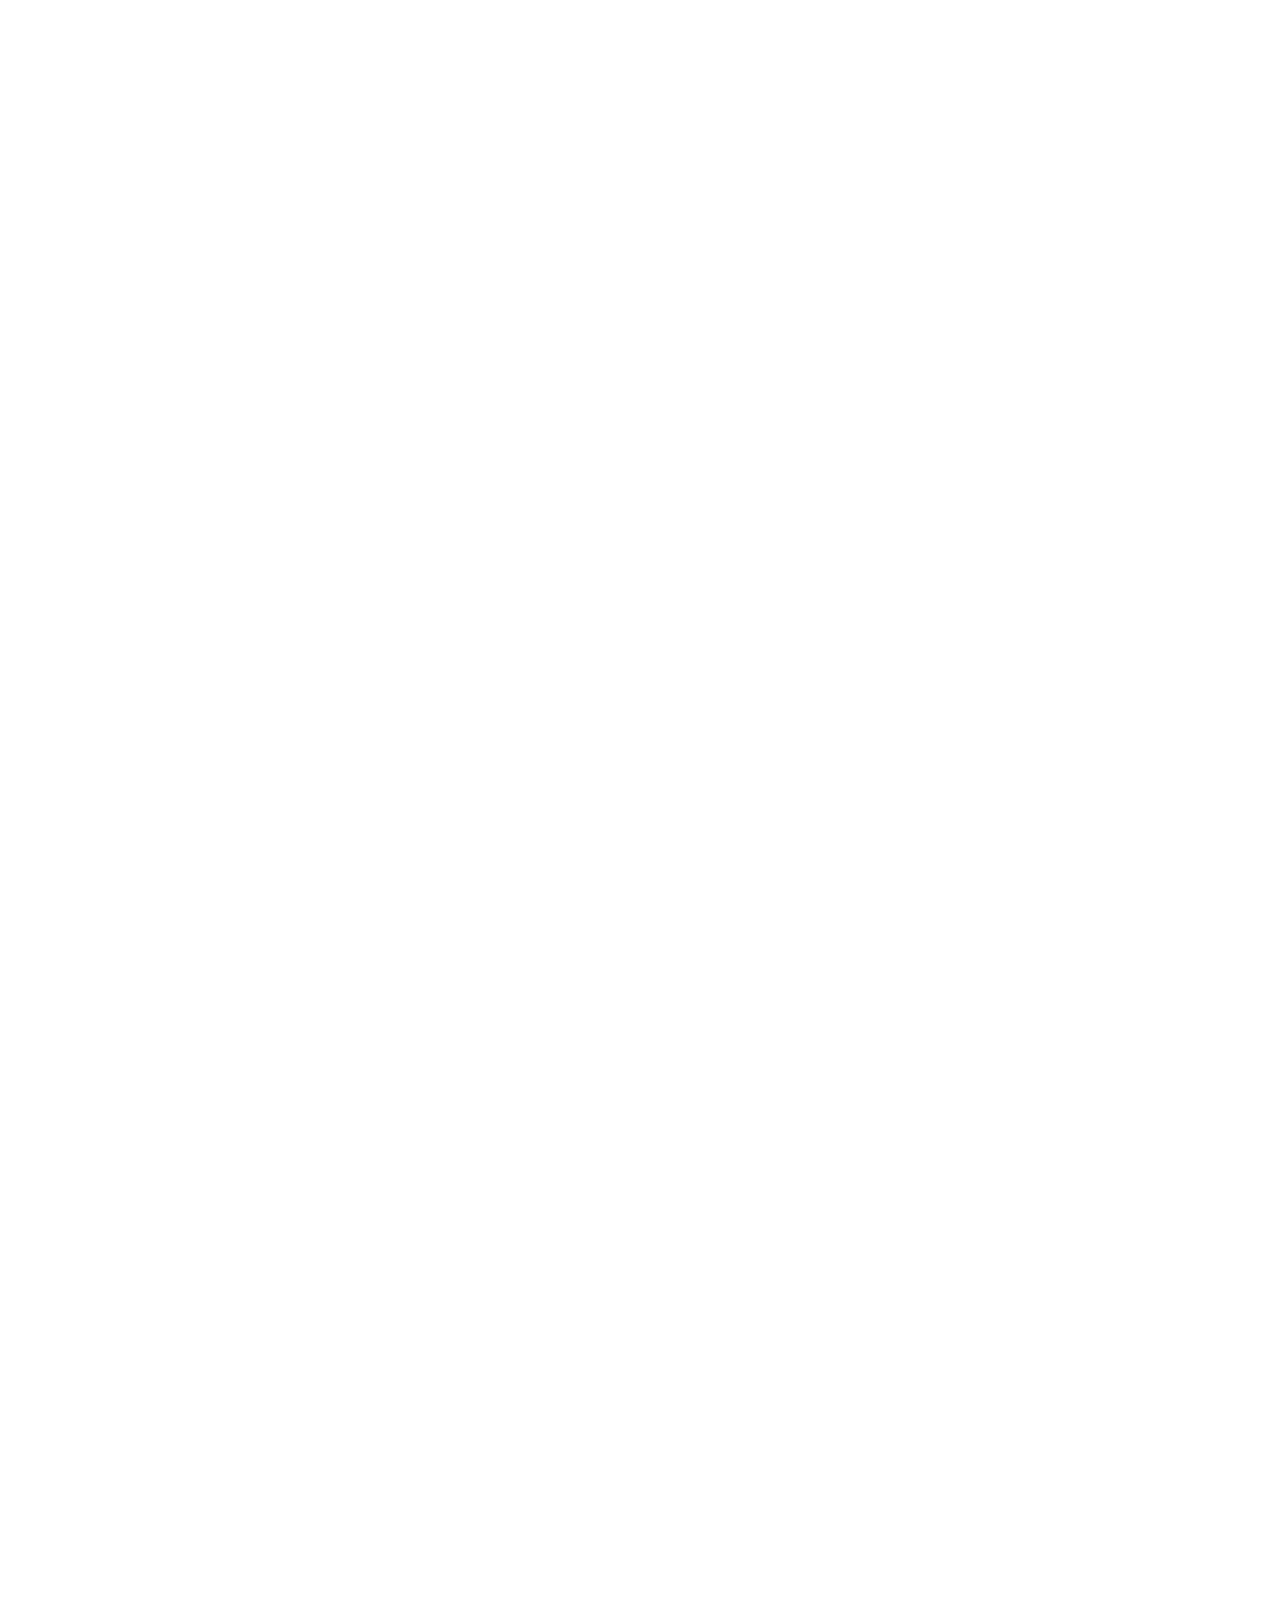
==== commit 1e9ab489: "update" ====
--- a/index.html
+++ b/index.html
@@ -1 +1 @@
-<!DOCTYPE html><html lang="vi"><head><meta charSet="utf-8"/><meta name="viewport" content="width=device-width, initial-scale=1, maximum-scale=1, viewport-fit=cover, user-scalable=no"/><link rel="stylesheet" href="/math-fun/_next/static/css/4ead07f52c2f80d0.css" data-precedence="next"/><link rel="stylesheet" href="/math-fun/_next/static/css/a1f223ee4e765ee1.css" data-precedence="next"/><link rel="preload" as="script" fetchPriority="low" href="/math-fun/_next/static/chunks/webpack-1bcaa2c597f5e575.js"/><script src="/math-fun/_next/static/chunks/4bd1b696-fef81449631f5de2.js" async=""></script><script src="/math-fun/_next/static/chunks/684-6efc8a90bc4fb58d.js" async=""></script><script src="/math-fun/_next/static/chunks/main-app-810d3fd9cdb0bd50.js" async=""></script><script src="/math-fun/_next/static/chunks/181-0c75ff2b57beef23.js" async=""></script><script src="/math-fun/_next/static/chunks/app/layout-76965f0cf87b01fe.js" async=""></script><script src="/math-fun/_next/static/chunks/905-0712c3a10f30eae1.js" async=""></script><script src="/math-fun/_next/static/chunks/737-a701c3754aaa6bc8.js" async=""></script><script src="/math-fun/_next/static/chunks/977-772803a1f7cbcc1d.js" async=""></script><script src="/math-fun/_next/static/chunks/301-92befc091366bfbc.js" async=""></script><script src="/math-fun/_next/static/chunks/857-5327e5ae16237ccd.js" async=""></script><script src="/math-fun/_next/static/chunks/555-b5803e6e7d259aaf.js" async=""></script><script src="/math-fun/_next/static/chunks/app/page-c3ac1d874368c2f6.js" async=""></script><meta name="theme-color" content="#FFB5C8"/><title>Math Funs – Toán Học Vui</title><meta name="description" content="Trò chơi toán học vui nhộn, dễ thương dành cho bé yêu"/><meta name="generator" content="v0.dev"/><script src="/math-fun/_next/static/chunks/polyfills-42372ed130431b0a.js" noModule=""></script></head><body class="__variable_60e986 font-cute"><div class="relative flex flex-col items-center justify-center min-h-screen p-3 md:p-6 overflow-x-hidden" style="background:linear-gradient(135deg, #FFB5C8 0%, #F8E8FF 35%, #E8F4FF 65%, #FFE999 100%);background-image:url(&#x27;/images/bg-main.png&#x27;), linear-gradient(135deg, #FFB5C8 0%, #F8E8FF 35%, #E8F4FF 65%, #FFE999 100%);background-size:cover, cover;background-blend-mode:overlay"><div class="fixed inset-0 pointer-events-none overflow-hidden z-0"><div class="absolute text-2xl opacity-20 select-none" style="left:10%;top:10%">⭐</div><div class="absolute text-2xl opacity-20 select-none" style="left:22%;top:40%">🌸</div><div class="absolute text-2xl opacity-20 select-none" style="left:34%;top:70%">💖</div><div class="absolute text-2xl opacity-20 select-none" style="left:46%;top:10%">🦋</div><div class="absolute text-2xl opacity-20 select-none" style="left:58%;top:40%">🌈</div><div class="absolute text-2xl opacity-20 select-none" style="left:70%;top:70%">✨</div><div class="absolute text-2xl opacity-20 select-none" style="left:82%;top:10%">🍬</div><div class="absolute text-2xl opacity-20 select-none" style="left:94%;top:40%">🎀</div></div><div class="relative z-10 w-full max-w-7xl"><div class="flex justify-end mb-4 md:mb-6 gap-2"><button class="inline-flex items-center justify-center gap-2 whitespace-nowrap text-sm font-medium ring-offset-background transition-colors focus-visible:outline-none focus-visible:ring-2 focus-visible:ring-ring focus-visible:ring-offset-2 disabled:pointer-events-none disabled:opacity-50 [&amp;_svg]:pointer-events-none [&amp;_svg]:size-4 [&amp;_svg]:shrink-0 border border-input bg-background hover:bg-accent hover:text-accent-foreground h-10 w-10 rounded-full" title="Tắt âm thanh"><svg xmlns="http://www.w3.org/2000/svg" width="24" height="24" viewBox="0 0 24 24" fill="none" stroke="currentColor" stroke-width="2" stroke-linecap="round" stroke-linejoin="round" class="lucide lucide-volume2 h-4 w-4"><path d="M11 4.702a.705.705 0 0 0-1.203-.498L6.413 7.587A1.4 1.4 0 0 1 5.416 8H3a1 1 0 0 0-1 1v6a1 1 0 0 0 1 1h2.416a1.4 1.4 0 0 1 .997.413l3.383 3.384A.705.705 0 0 0 11 19.298z"></path><path d="M16 9a5 5 0 0 1 0 6"></path><path d="M19.364 18.364a9 9 0 0 0 0-12.728"></path></svg></button><button class="flex items-center gap-1 px-3 py-2 rounded-cute-full bg-white/70 backdrop-blur-sm text-cute-lavender-deep font-bold text-sm shadow-md border-2 border-cute-lavender/50 hover:bg-white/90" tabindex="0"><svg xmlns="http://www.w3.org/2000/svg" width="24" height="24" viewBox="0 0 24 24" fill="none" stroke="currentColor" stroke-width="2" stroke-linecap="round" stroke-linejoin="round" class="lucide lucide-settings h-4 w-4"><path d="M12.22 2h-.44a2 2 0 0 0-2 2v.18a2 2 0 0 1-1 1.73l-.43.25a2 2 0 0 1-2 0l-.15-.08a2 2 0 0 0-2.73.73l-.22.38a2 2 0 0 0 .73 2.73l.15.1a2 2 0 0 1 1 1.72v.51a2 2 0 0 1-1 1.74l-.15.09a2 2 0 0 0-.73 2.73l.22.38a2 2 0 0 0 2.73.73l.15-.08a2 2 0 0 1 2 0l.43.25a2 2 0 0 1 1 1.73V20a2 2 0 0 0 2 2h.44a2 2 0 0 0 2-2v-.18a2 2 0 0 1 1-1.73l.43-.25a2 2 0 0 1 2 0l.15.08a2 2 0 0 0 2.73-.73l.22-.39a2 2 0 0 0-.73-2.73l-.15-.08a2 2 0 0 1-1-1.74v-.5a2 2 0 0 1 1-1.74l.15-.09a2 2 0 0 0 .73-2.73l-.22-.38a2 2 0 0 0-2.73-.73l-.15.08a2 2 0 0 1-2 0l-.43-.25a2 2 0 0 1-1-1.73V4a2 2 0 0 0-2-2z"></path><circle cx="12" cy="12" r="3"></circle></svg><span class="hidden sm:inline">Cài Đặt</span></button></div><div class="text-center mb-8 md:mb-12" style="opacity:0;transform:translateY(-30px)"><h1 class="text-5xl md:text-7xl font-black tracking-tight select-none" style="background:linear-gradient(135deg, #FF6B9D 0%, #9B59B6 50%, #FF6B9D 100%);-webkit-background-clip:text;-webkit-text-fill-color:transparent;background-clip:text;filter:drop-shadow(0 4px 12px rgba(255,107,157,0.3))">✨ Math Funs ✨</h1><p class="text-cute-text font-semibold text-lg md:text-xl mt-3 opacity-90" style="opacity:0">🌟 <!-- -->Chọn một trò chơi để chơi<!-- --> 🌟</p></div><div class="grid grid-cols-2 md:grid-cols-3 xl:grid-cols-4 gap-3 md:gap-5" style="opacity:0"><div class="group relative overflow-hidden rounded-cute cursor-pointer" style="box-shadow:0 8px 32px rgba(155, 89, 182, 0.15), 0 2px 8px rgba(255, 181, 200, 0.3);opacity:0;transform:translateY(30px) scale(0.9)" tabindex="0"><div class="absolute inset-0 bg-gradient-to-br from-cute-sky to-blue-400 opacity-90 group-hover:opacity-100 transition-opacity duration-300"></div><div class="absolute inset-0 bg-gradient-to-br from-white/30 via-transparent to-transparent opacity-60"></div><div class="relative p-5 md:p-7 flex flex-col items-center text-center space-y-3 z-10"><div class="text-3xl">🔢</div><svg xmlns="http://www.w3.org/2000/svg" width="24" height="24" viewBox="0 0 24 24" fill="none" stroke="currentColor" stroke-width="2" stroke-linecap="round" stroke-linejoin="round" class="lucide lucide-grid3x3 w-10 h-10 md:w-14 md:h-14 text-white drop-shadow-md"><rect width="18" height="18" x="3" y="3" rx="2"></rect><path d="M3 9h18"></path><path d="M3 15h18"></path><path d="M9 3v18"></path><path d="M15 3v18"></path></svg><h2 class="text-base md:text-xl font-black text-white drop-shadow-md leading-tight">Bắt Cặp 10 Thần Kỳ</h2><p class="text-white/90 text-xs md:text-sm font-medium leading-snug">Tìm các biểu thức có cùng kết quả</p><button class="mt-2 px-4 py-2 rounded-cute-full bg-white/30 hover:bg-white/50 text-white font-bold text-sm border-2 border-white/50 backdrop-blur-sm transition-colors" tabindex="0"><span class="flex items-center gap-1"><svg xmlns="http://www.w3.org/2000/svg" width="24" height="24" viewBox="0 0 24 24" fill="none" stroke="currentColor" stroke-width="2" stroke-linecap="round" stroke-linejoin="round" class="lucide lucide-star h-3.5 w-3.5"><path d="M11.525 2.295a.53.53 0 0 1 .95 0l2.31 4.679a2.123 2.123 0 0 0 1.595 1.16l5.166.756a.53.53 0 0 1 .294.904l-3.736 3.638a2.123 2.123 0 0 0-.611 1.878l.882 5.14a.53.53 0 0 1-.771.56l-4.618-2.428a2.122 2.122 0 0 0-1.973 0L6.396 21.01a.53.53 0 0 1-.77-.56l.881-5.139a2.122 2.122 0 0 0-.611-1.879L2.16 9.795a.53.53 0 0 1 .294-.906l5.165-.755a2.122 2.122 0 0 0 1.597-1.16z"></path></svg> <!-- -->Chơi Ngay</span></button></div><div class="absolute bottom-2 left-0 right-0 flex justify-center gap-1 opacity-50"><span class="text-white text-xs">✦</span><span class="text-white text-xs">✦</span><span class="text-white text-xs">✦</span></div></div><div class="group relative overflow-hidden rounded-cute cursor-pointer" style="box-shadow:0 8px 32px rgba(155, 89, 182, 0.15), 0 2px 8px rgba(255, 181, 200, 0.3);opacity:0;transform:translateY(30px) scale(0.9)" tabindex="0"><div class="absolute inset-0 bg-gradient-to-br from-cute-lavender to-cute-lavender-deep opacity-90 group-hover:opacity-100 transition-opacity duration-300"></div><div class="absolute inset-0 bg-gradient-to-br from-white/30 via-transparent to-transparent opacity-60"></div><div class="relative p-5 md:p-7 flex flex-col items-center text-center space-y-3 z-10"><div class="text-3xl">⚔️</div><svg xmlns="http://www.w3.org/2000/svg" width="24" height="24" viewBox="0 0 24 24" fill="none" stroke="currentColor" stroke-width="2" stroke-linecap="round" stroke-linejoin="round" class="lucide lucide-sword w-10 h-10 md:w-14 md:h-14 text-white drop-shadow-md"><polyline points="14.5 17.5 3 6 3 3 6 3 17.5 14.5"></polyline><line x1="13" x2="19" y1="19" y2="13"></line><line x1="16" x2="20" y1="16" y2="20"></line><line x1="19" x2="21" y1="21" y2="19"></line></svg><h2 class="text-base md:text-xl font-black text-white drop-shadow-md leading-tight">Math Battle</h2><p class="text-white/90 text-xs md:text-sm font-medium leading-snug">Chiến đấu với zombie bằng kỹ năng toán học của bạn!</p><button class="mt-2 px-4 py-2 rounded-cute-full bg-white/30 hover:bg-white/50 text-white font-bold text-sm border-2 border-white/50 backdrop-blur-sm transition-colors" tabindex="0"><span class="flex items-center gap-1"><svg xmlns="http://www.w3.org/2000/svg" width="24" height="24" viewBox="0 0 24 24" fill="none" stroke="currentColor" stroke-width="2" stroke-linecap="round" stroke-linejoin="round" class="lucide lucide-star h-3.5 w-3.5"><path d="M11.525 2.295a.53.53 0 0 1 .95 0l2.31 4.679a2.123 2.123 0 0 0 1.595 1.16l5.166.756a.53.53 0 0 1 .294.904l-3.736 3.638a2.123 2.123 0 0 0-.611 1.878l.882 5.14a.53.53 0 0 1-.771.56l-4.618-2.428a2.122 2.122 0 0 0-1.973 0L6.396 21.01a.53.53 0 0 1-.77-.56l.881-5.139a2.122 2.122 0 0 0-.611-1.879L2.16 9.795a.53.53 0 0 1 .294-.906l5.165-.755a2.122 2.122 0 0 0 1.597-1.16z"></path></svg> <!-- -->Chơi Ngay</span></button></div><div class="absolute bottom-2 left-0 right-0 flex justify-center gap-1 opacity-50"><span class="text-white text-xs">✦</span><span class="text-white text-xs">✦</span><span class="text-white text-xs">✦</span></div></div><div class="group relative overflow-hidden rounded-cute cursor-pointer" style="box-shadow:0 8px 32px rgba(155, 89, 182, 0.15), 0 2px 8px rgba(255, 181, 200, 0.3);opacity:0;transform:translateY(30px) scale(0.9)" tabindex="0"><div class="absolute inset-0 bg-gradient-to-br from-cute-pink to-cute-pink-deep opacity-90 group-hover:opacity-100 transition-opacity duration-300"></div><div class="absolute inset-0 bg-gradient-to-br from-white/30 via-transparent to-transparent opacity-60"></div><div class="relative p-5 md:p-7 flex flex-col items-center text-center space-y-3 z-10"><div class="text-3xl">🧠</div><svg xmlns="http://www.w3.org/2000/svg" width="24" height="24" viewBox="0 0 24 24" fill="none" stroke="currentColor" stroke-width="2" stroke-linecap="round" stroke-linejoin="round" class="lucide lucide-brain w-10 h-10 md:w-14 md:h-14 text-white drop-shadow-md"><path d="M12 5a3 3 0 1 0-5.997.125 4 4 0 0 0-2.526 5.77 4 4 0 0 0 .556 6.588A4 4 0 1 0 12 18Z"></path><path d="M12 5a3 3 0 1 1 5.997.125 4 4 0 0 1 2.526 5.77 4 4 0 0 1-.556 6.588A4 4 0 1 1 12 18Z"></path><path d="M15 13a4.5 4.5 0 0 1-3-4 4.5 4.5 0 0 1-3 4"></path><path d="M17.599 6.5a3 3 0 0 0 .399-1.375"></path><path d="M6.003 5.125A3 3 0 0 0 6.401 6.5"></path><path d="M3.477 10.896a4 4 0 0 1 .585-.396"></path><path d="M19.938 10.5a4 4 0 0 1 .585.396"></path><path d="M6 18a4 4 0 0 1-1.967-.516"></path><path d="M19.967 17.484A4 4 0 0 1 18 18"></path></svg><h2 class="text-base md:text-xl font-black text-white drop-shadow-md leading-tight">Trò Chơi Ghi Nhớ</h2><p class="text-white/90 text-xs md:text-sm font-medium leading-snug">Ghép cặp các thẻ có cùng biểu tượng để chiến thắng!</p><button class="mt-2 px-4 py-2 rounded-cute-full bg-white/30 hover:bg-white/50 text-white font-bold text-sm border-2 border-white/50 backdrop-blur-sm transition-colors" tabindex="0"><span class="flex items-center gap-1"><svg xmlns="http://www.w3.org/2000/svg" width="24" height="24" viewBox="0 0 24 24" fill="none" stroke="currentColor" stroke-width="2" stroke-linecap="round" stroke-linejoin="round" class="lucide lucide-star h-3.5 w-3.5"><path d="M11.525 2.295a.53.53 0 0 1 .95 0l2.31 4.679a2.123 2.123 0 0 0 1.595 1.16l5.166.756a.53.53 0 0 1 .294.904l-3.736 3.638a2.123 2.123 0 0 0-.611 1.878l.882 5.14a.53.53 0 0 1-.771.56l-4.618-2.428a2.122 2.122 0 0 0-1.973 0L6.396 21.01a.53.53 0 0 1-.77-.56l.881-5.139a2.122 2.122 0 0 0-.611-1.879L2.16 9.795a.53.53 0 0 1 .294-.906l5.165-.755a2.122 2.122 0 0 0 1.597-1.16z"></path></svg> <!-- -->Chơi Ngay</span></button></div><div class="absolute bottom-2 left-0 right-0 flex justify-center gap-1 opacity-50"><span class="text-white text-xs">✦</span><span class="text-white text-xs">✦</span><span class="text-white text-xs">✦</span></div></div><div class="group relative overflow-hidden rounded-cute cursor-pointer" style="box-shadow:0 8px 32px rgba(155, 89, 182, 0.15), 0 2px 8px rgba(255, 181, 200, 0.3);opacity:0;transform:translateY(30px) scale(0.9)" tabindex="0"><div class="absolute inset-0 bg-gradient-to-br from-cute-peach to-orange-400 opacity-90 group-hover:opacity-100 transition-opacity duration-300"></div><div class="absolute inset-0 bg-gradient-to-br from-white/30 via-transparent to-transparent opacity-60"></div><div class="relative p-5 md:p-7 flex flex-col items-center text-center space-y-3 z-10"><div class="text-3xl">🔢</div><svg xmlns="http://www.w3.org/2000/svg" width="24" height="24" viewBox="0 0 24 24" fill="none" stroke="currentColor" stroke-width="2" stroke-linecap="round" stroke-linejoin="round" class="lucide lucide-calculator w-10 h-10 md:w-14 md:h-14 text-white drop-shadow-md"><rect width="16" height="20" x="4" y="2" rx="2"></rect><line x1="8" x2="16" y1="6" y2="6"></line><line x1="16" x2="16" y1="14" y2="18"></line><path d="M16 10h.01"></path><path d="M12 10h.01"></path><path d="M8 10h.01"></path><path d="M12 14h.01"></path><path d="M8 14h.01"></path><path d="M12 18h.01"></path><path d="M8 18h.01"></path></svg><h2 class="text-base md:text-xl font-black text-white drop-shadow-md leading-tight">Bữa Tiệc Nhóm 10</h2><p class="text-white/90 text-xs md:text-sm font-medium leading-snug">Tạo các nhóm có tổng bằng 10 và luyện tập phép cộng trong phạm vi 20!</p><button class="mt-2 px-4 py-2 rounded-cute-full bg-white/30 hover:bg-white/50 text-white font-bold text-sm border-2 border-white/50 backdrop-blur-sm transition-colors" tabindex="0"><span class="flex items-center gap-1"><svg xmlns="http://www.w3.org/2000/svg" width="24" height="24" viewBox="0 0 24 24" fill="none" stroke="currentColor" stroke-width="2" stroke-linecap="round" stroke-linejoin="round" class="lucide lucide-star h-3.5 w-3.5"><path d="M11.525 2.295a.53.53 0 0 1 .95 0l2.31 4.679a2.123 2.123 0 0 0 1.595 1.16l5.166.756a.53.53 0 0 1 .294.904l-3.736 3.638a2.123 2.123 0 0 0-.611 1.878l.882 5.14a.53.53 0 0 1-.771.56l-4.618-2.428a2.122 2.122 0 0 0-1.973 0L6.396 21.01a.53.53 0 0 1-.77-.56l.881-5.139a2.122 2.122 0 0 0-.611-1.879L2.16 9.795a.53.53 0 0 1 .294-.906l5.165-.755a2.122 2.122 0 0 0 1.597-1.16z"></path></svg> <!-- -->Chơi Ngay</span></button></div><div class="absolute bottom-2 left-0 right-0 flex justify-center gap-1 opacity-50"><span class="text-white text-xs">✦</span><span class="text-white text-xs">✦</span><span class="text-white text-xs">✦</span></div></div><div class="group relative overflow-hidden rounded-cute cursor-pointer" style="box-shadow:0 8px 32px rgba(155, 89, 182, 0.15), 0 2px 8px rgba(255, 181, 200, 0.3);opacity:0;transform:translateY(30px) scale(0.9)" tabindex="0"><div class="absolute inset-0 bg-gradient-to-br from-cute-mint to-teal-400 opacity-90 group-hover:opacity-100 transition-opacity duration-300"></div><div class="absolute inset-0 bg-gradient-to-br from-white/30 via-transparent to-transparent opacity-60"></div><div class="relative p-5 md:p-7 flex flex-col items-center text-center space-y-3 z-10"><div class="text-3xl">🐦</div><svg xmlns="http://www.w3.org/2000/svg" width="24" height="24" viewBox="0 0 24 24" fill="none" stroke="currentColor" stroke-width="2" stroke-linecap="round" stroke-linejoin="round" class="lucide lucide-puzzle w-10 h-10 md:w-14 md:h-14 text-white drop-shadow-md"><path d="M19.439 7.85c-.049.322.059.648.289.878l1.568 1.568c.47.47.706 1.087.706 1.704s-.235 1.233-.706 1.704l-1.611 1.611a.98.98 0 0 1-.837.276c-.47-.07-.802-.48-.968-.925a2.501 2.501 0 1 0-3.214 3.214c.446.166.855.497.925.968a.979.979 0 0 1-.276.837l-1.61 1.61a2.404 2.404 0 0 1-1.705.707 2.402 2.402 0 0 1-1.704-.706l-1.568-1.568a1.026 1.026 0 0 0-.877-.29c-.493.074-.84.504-1.02.968a2.5 2.5 0 1 1-3.237-3.237c.464-.18.894-.527.967-1.02a1.026 1.026 0 0 0-.289-.877l-1.568-1.568A2.402 2.402 0 0 1 1.998 12c0-.617.236-1.234.706-1.704L4.23 8.77c.24-.24.581-.353.917-.303.515.077.877.528 1.073 1.01a2.5 2.5 0 1 0 3.259-3.259c-.482-.196-.933-.558-1.01-1.073-.05-.336.062-.676.303-.917l1.525-1.525A2.402 2.402 0 0 1 12 1.998c.617 0 1.234.236 1.704.706l1.568 1.568c.23.23.556.338.877.29.493-.074.84-.504 1.02-.968a2.5 2.5 0 1 1 3.237 3.237c-.464.18-.894.527-.967 1.02Z"></path></svg><h2 class="text-base md:text-xl font-black text-white drop-shadow-md leading-tight">Giải Phóng Chim</h2><p class="text-white/90 text-xs md:text-sm font-medium leading-snug">Giải các câu đố để giải phóng chú chim bị nhốt!</p><button class="mt-2 px-4 py-2 rounded-cute-full bg-white/30 hover:bg-white/50 text-white font-bold text-sm border-2 border-white/50 backdrop-blur-sm transition-colors" tabindex="0"><span class="flex items-center gap-1"><svg xmlns="http://www.w3.org/2000/svg" width="24" height="24" viewBox="0 0 24 24" fill="none" stroke="currentColor" stroke-width="2" stroke-linecap="round" stroke-linejoin="round" class="lucide lucide-star h-3.5 w-3.5"><path d="M11.525 2.295a.53.53 0 0 1 .95 0l2.31 4.679a2.123 2.123 0 0 0 1.595 1.16l5.166.756a.53.53 0 0 1 .294.904l-3.736 3.638a2.123 2.123 0 0 0-.611 1.878l.882 5.14a.53.53 0 0 1-.771.56l-4.618-2.428a2.122 2.122 0 0 0-1.973 0L6.396 21.01a.53.53 0 0 1-.77-.56l.881-5.139a2.122 2.122 0 0 0-.611-1.879L2.16 9.795a.53.53 0 0 1 .294-.906l5.165-.755a2.122 2.122 0 0 0 1.597-1.16z"></path></svg> <!-- -->Chơi Ngay</span></button></div><div class="absolute bottom-2 left-0 right-0 flex justify-center gap-1 opacity-50"><span class="text-white text-xs">✦</span><span class="text-white text-xs">✦</span><span class="text-white text-xs">✦</span></div></div><div class="group relative overflow-hidden rounded-cute cursor-pointer" style="box-shadow:0 8px 32px rgba(155, 89, 182, 0.15), 0 2px 8px rgba(255, 181, 200, 0.3);opacity:0;transform:translateY(30px) scale(0.9)" tabindex="0"><div class="absolute inset-0 bg-gradient-to-br from-cute-yellow to-amber-400 opacity-90 group-hover:opacity-100 transition-opacity duration-300"></div><div class="absolute inset-0 bg-gradient-to-br from-white/30 via-transparent to-transparent opacity-60"></div><div class="relative p-5 md:p-7 flex flex-col items-center text-center space-y-3 z-10"><div class="text-3xl">🌟</div><svg xmlns="http://www.w3.org/2000/svg" width="24" height="24" viewBox="0 0 24 24" fill="none" stroke="currentColor" stroke-width="2" stroke-linecap="round" stroke-linejoin="round" class="lucide lucide-bird w-10 h-10 md:w-14 md:h-14 text-white drop-shadow-md"><path d="M16 7h.01"></path><path d="M3.4 18H12a8 8 0 0 0 8-8V7a4 4 0 0 0-7.28-2.3L2 20"></path><path d="m20 7 2 .5-2 .5"></path><path d="M10 18v3"></path><path d="M14 17.75V21"></path><path d="M7 18a6 6 0 0 0 3.84-10.61"></path></svg><h2 class="text-base md:text-xl font-black text-white drop-shadow-md leading-tight">Flappy Bird</h2><p class="text-white/90 text-xs md:text-sm font-medium leading-snug">Tránh các ống và cố gắng đạt điểm cao nhất!</p><button class="mt-2 px-4 py-2 rounded-cute-full bg-white/30 hover:bg-white/50 text-white font-bold text-sm border-2 border-white/50 backdrop-blur-sm transition-colors" tabindex="0"><span class="flex items-center gap-1"><svg xmlns="http://www.w3.org/2000/svg" width="24" height="24" viewBox="0 0 24 24" fill="none" stroke="currentColor" stroke-width="2" stroke-linecap="round" stroke-linejoin="round" class="lucide lucide-star h-3.5 w-3.5"><path d="M11.525 2.295a.53.53 0 0 1 .95 0l2.31 4.679a2.123 2.123 0 0 0 1.595 1.16l5.166.756a.53.53 0 0 1 .294.904l-3.736 3.638a2.123 2.123 0 0 0-.611 1.878l.882 5.14a.53.53 0 0 1-.771.56l-4.618-2.428a2.122 2.122 0 0 0-1.973 0L6.396 21.01a.53.53 0 0 1-.77-.56l.881-5.139a2.122 2.122 0 0 0-.611-1.879L2.16 9.795a.53.53 0 0 1 .294-.906l5.165-.755a2.122 2.122 0 0 0 1.597-1.16z"></path></svg> <!-- -->Chơi Ngay</span></button></div><div class="absolute bottom-2 left-0 right-0 flex justify-center gap-1 opacity-50"><span class="text-white text-xs">✦</span><span class="text-white text-xs">✦</span><span class="text-white text-xs">✦</span></div></div><div class="group relative overflow-hidden rounded-cute cursor-pointer" style="box-shadow:0 8px 32px rgba(155, 89, 182, 0.15), 0 2px 8px rgba(255, 181, 200, 0.3);opacity:0;transform:translateY(30px) scale(0.9)" tabindex="0"><div class="absolute inset-0 bg-gradient-to-br from-blue-200 to-cute-sky opacity-90 group-hover:opacity-100 transition-opacity duration-300"></div><div class="absolute inset-0 bg-gradient-to-br from-white/30 via-transparent to-transparent opacity-60"></div><div class="relative p-5 md:p-7 flex flex-col items-center text-center space-y-3 z-10"><div class="text-3xl">❄️</div><svg xmlns="http://www.w3.org/2000/svg" width="24" height="24" viewBox="0 0 24 24" fill="none" stroke="currentColor" stroke-width="2" stroke-linecap="round" stroke-linejoin="round" class="lucide lucide-snowflake w-10 h-10 md:w-14 md:h-14 text-white drop-shadow-md"><line x1="2" x2="22" y1="12" y2="12"></line><line x1="12" x2="12" y1="2" y2="22"></line><path d="m20 16-4-4 4-4"></path><path d="m4 8 4 4-4 4"></path><path d="m16 4-4 4-4-4"></path><path d="m8 20 4-4 4 4"></path></svg><h2 class="text-base md:text-xl font-black text-white drop-shadow-md leading-tight">Trượt Tuyết</h2><p class="text-white/90 text-xs md:text-sm font-medium leading-snug">Trượt xuống núi, tránh chướng ngại vật và nhảy qua các bục!</p><button class="mt-2 px-4 py-2 rounded-cute-full bg-white/30 hover:bg-white/50 text-white font-bold text-sm border-2 border-white/50 backdrop-blur-sm transition-colors" tabindex="0"><span class="flex items-center gap-1"><svg xmlns="http://www.w3.org/2000/svg" width="24" height="24" viewBox="0 0 24 24" fill="none" stroke="currentColor" stroke-width="2" stroke-linecap="round" stroke-linejoin="round" class="lucide lucide-star h-3.5 w-3.5"><path d="M11.525 2.295a.53.53 0 0 1 .95 0l2.31 4.679a2.123 2.123 0 0 0 1.595 1.16l5.166.756a.53.53 0 0 1 .294.904l-3.736 3.638a2.123 2.123 0 0 0-.611 1.878l.882 5.14a.53.53 0 0 1-.771.56l-4.618-2.428a2.122 2.122 0 0 0-1.973 0L6.396 21.01a.53.53 0 0 1-.77-.56l.881-5.139a2.122 2.122 0 0 0-.611-1.879L2.16 9.795a.53.53 0 0 1 .294-.906l5.165-.755a2.122 2.122 0 0 0 1.597-1.16z"></path></svg> <!-- -->Chơi Ngay</span></button></div><div class="absolute bottom-2 left-0 right-0 flex justify-center gap-1 opacity-50"><span class="text-white text-xs">✦</span><span class="text-white text-xs">✦</span><span class="text-white text-xs">✦</span></div></div><div class="group relative overflow-hidden rounded-cute cursor-pointer" style="box-shadow:0 8px 32px rgba(155, 89, 182, 0.15), 0 2px 8px rgba(255, 181, 200, 0.3);opacity:0;transform:translateY(30px) scale(0.9)" tabindex="0"><div class="absolute inset-0 bg-gradient-to-br from-cyan-300 to-blue-400 opacity-90 group-hover:opacity-100 transition-opacity duration-300"></div><div class="absolute inset-0 bg-gradient-to-br from-white/30 via-transparent to-transparent opacity-60"></div><div class="relative p-5 md:p-7 flex flex-col items-center text-center space-y-3 z-10"><div class="text-3xl">🐟</div><svg xmlns="http://www.w3.org/2000/svg" width="24" height="24" viewBox="0 0 24 24" fill="none" stroke="currentColor" stroke-width="2" stroke-linecap="round" stroke-linejoin="round" class="lucide lucide-fish w-10 h-10 md:w-14 md:h-14 text-white drop-shadow-md"><path d="M6.5 12c.94-3.46 4.94-6 8.5-6 3.56 0 6.06 2.54 7 6-.94 3.47-3.44 6-7 6s-7.56-2.53-8.5-6Z"></path><path d="M18 12v.5"></path><path d="M16 17.93a9.77 9.77 0 0 1 0-11.86"></path><path d="M7 10.67C7 8 5.58 5.97 2.73 5.5c-1 1.5-1 5 .23 6.5-1.24 1.5-1.24 5-.23 6.5C5.58 18.03 7 16 7 13.33"></path><path d="M10.46 7.26C10.2 5.88 9.17 4.24 8 3h5.8a2 2 0 0 1 1.98 1.67l.23 1.4"></path><path d="m16.01 17.93-.23 1.4A2 2 0 0 1 13.8 21H9.5a5.96 5.96 0 0 0 1.49-3.98"></path></svg><h2 class="text-base md:text-xl font-black text-white drop-shadow-md leading-tight">Cá Tiến Hóa</h2><p class="text-white/90 text-xs md:text-sm font-medium leading-snug">Ăn cá nhỏ hơn, tránh cá lớn và tiến hóa!</p><button class="mt-2 px-4 py-2 rounded-cute-full bg-white/30 hover:bg-white/50 text-white font-bold text-sm border-2 border-white/50 backdrop-blur-sm transition-colors" tabindex="0"><span class="flex items-center gap-1"><svg xmlns="http://www.w3.org/2000/svg" width="24" height="24" viewBox="0 0 24 24" fill="none" stroke="currentColor" stroke-width="2" stroke-linecap="round" stroke-linejoin="round" class="lucide lucide-star h-3.5 w-3.5"><path d="M11.525 2.295a.53.53 0 0 1 .95 0l2.31 4.679a2.123 2.123 0 0 0 1.595 1.16l5.166.756a.53.53 0 0 1 .294.904l-3.736 3.638a2.123 2.123 0 0 0-.611 1.878l.882 5.14a.53.53 0 0 1-.771.56l-4.618-2.428a2.122 2.122 0 0 0-1.973 0L6.396 21.01a.53.53 0 0 1-.77-.56l.881-5.139a2.122 2.122 0 0 0-.611-1.879L2.16 9.795a.53.53 0 0 1 .294-.906l5.165-.755a2.122 2.122 0 0 0 1.597-1.16z"></path></svg> <!-- -->Chơi Ngay</span></button></div><div class="absolute bottom-2 left-0 right-0 flex justify-center gap-1 opacity-50"><span class="text-white text-xs">✦</span><span class="text-white text-xs">✦</span><span class="text-white text-xs">✦</span></div></div></div></div></div><script src="/math-fun/_next/static/chunks/webpack-1bcaa2c597f5e575.js" async=""></script><script>(self.__next_f=self.__next_f||[]).push([0])</script><script>self.__next_f.push([1,"1:\"$Sreact.fragment\"\n2:I[1555,[\"181\",\"static/chunks/181-0c75ff2b57beef23.js\",\"177\",\"static/chunks/app/layout-76965f0cf87b01fe.js\"],\"SoundProvider\"]\n3:I[3059,[\"181\",\"static/chunks/181-0c75ff2b57beef23.js\",\"177\",\"static/chunks/app/layout-76965f0cf87b01fe.js\"],\"LanguageProvider\"]\n4:I[7555,[],\"\"]\n5:I[1295,[],\"\"]\n6:I[894,[],\"ClientPageRoot\"]\n7:I[6508,[\"905\",\"static/chunks/905-0712c3a10f30eae1.js\",\"737\",\"static/chunks/737-a701c3754aaa6bc8.js\",\"977\",\"static/chunks/977-772803a1f7cbcc1d.js\",\"301\",\"static/chunks/301-92befc091366bfbc.js\",\"181\",\"static/chunks/181-0c75ff2b57beef23.js\",\"857\",\"static/chunks/857-5327e5ae16237ccd.js\",\"555\",\"static/chunks/555-b5803e6e7d259aaf.js\",\"974\",\"static/chunks/app/page-c3ac1d874368c2f6.js\"],\"default\"]\na:I[9665,[],\"OutletBoundary\"]\nd:I[9665,[],\"ViewportBoundary\"]\nf:I[9665,[],\"MetadataBoundary\"]\n11:I[6614,[],\"\"]\n:HL[\"/math-fun/_next/static/css/4ead07f52c2f80d0.css\",\"style\"]\n:HL[\"/math-fun/_next/static/css/a1f223ee4e765ee1.css\",\"style\"]\n"])</script><script>self.__next_f.push([1,"0:{\"P\":null,\"b\":\"qrtl2YhmwgdF-PIxkTEI7\",\"p\":\"/math-fun\",\"c\":[\"\",\"\"],\"i\":false,\"f\":[[[\"\",{\"children\":[\"__PAGE__\",{}]},\"$undefined\",\"$undefined\",true],[\"\",[\"$\",\"$1\",\"c\",{\"children\":[[[\"$\",\"link\",\"0\",{\"rel\":\"stylesheet\",\"href\":\"/math-fun/_next/static/css/4ead07f52c2f80d0.css\",\"precedence\":\"next\",\"crossOrigin\":\"$undefined\",\"nonce\":\"$undefined\"}],[\"$\",\"link\",\"1\",{\"rel\":\"stylesheet\",\"href\":\"/math-fun/_next/static/css/a1f223ee4e765ee1.css\",\"precedence\":\"next\",\"crossOrigin\":\"$undefined\",\"nonce\":\"$undefined\"}]],[\"$\",\"html\",null,{\"lang\":\"vi\",\"suppressHydrationWarning\":true,\"children\":[\"$\",\"body\",null,{\"className\":\"__variable_60e986 font-cute\",\"suppressHydrationWarning\":true,\"children\":[\"$\",\"$L2\",null,{\"children\":[\"$\",\"$L3\",null,{\"children\":[\"$\",\"$L4\",null,{\"parallelRouterKey\":\"children\",\"error\":\"$undefined\",\"errorStyles\":\"$undefined\",\"errorScripts\":\"$undefined\",\"template\":[\"$\",\"$L5\",null,{}],\"templateStyles\":\"$undefined\",\"templateScripts\":\"$undefined\",\"notFound\":[[[\"$\",\"title\",null,{\"children\":\"404: This page could not be found.\"}],[\"$\",\"div\",null,{\"style\":{\"fontFamily\":\"system-ui,\\\"Segoe UI\\\",Roboto,Helvetica,Arial,sans-serif,\\\"Apple Color Emoji\\\",\\\"Segoe UI Emoji\\\"\",\"height\":\"100vh\",\"textAlign\":\"center\",\"display\":\"flex\",\"flexDirection\":\"column\",\"alignItems\":\"center\",\"justifyContent\":\"center\"},\"children\":[\"$\",\"div\",null,{\"children\":[[\"$\",\"style\",null,{\"dangerouslySetInnerHTML\":{\"__html\":\"body{color:#000;background:#fff;margin:0}.next-error-h1{border-right:1px solid rgba(0,0,0,.3)}@media (prefers-color-scheme:dark){body{color:#fff;background:#000}.next-error-h1{border-right:1px solid rgba(255,255,255,.3)}}\"}}],[\"$\",\"h1\",null,{\"className\":\"next-error-h1\",\"style\":{\"display\":\"inline-block\",\"margin\":\"0 20px 0 0\",\"padding\":\"0 23px 0 0\",\"fontSize\":24,\"fontWeight\":500,\"verticalAlign\":\"top\",\"lineHeight\":\"49px\"},\"children\":404}],[\"$\",\"div\",null,{\"style\":{\"display\":\"inline-block\"},\"children\":[\"$\",\"h2\",null,{\"style\":{\"fontSize\":14,\"fontWeight\":400,\"lineHeight\":\"49px\",\"margin\":0},\"children\":\"This page could not be found.\"}]}]]}]}]],[]],\"forbidden\":\"$undefined\",\"unauthorized\":\"$undefined\"}]}]}]}]}]]}],{\"children\":[\"__PAGE__\",[\"$\",\"$1\",\"c\",{\"children\":[[\"$\",\"$L6\",null,{\"Component\":\"$7\",\"searchParams\":{},\"params\":{},\"promises\":[\"$@8\",\"$@9\"]}],\"$undefined\",null,[\"$\",\"$La\",null,{\"children\":[\"$Lb\",\"$Lc\",null]}]]}],{},null,false]},null,false],[\"$\",\"$1\",\"h\",{\"children\":[null,[\"$\",\"$1\",\"xZM4Qw5VFkJV5lV4zBMvj\",{\"children\":[[\"$\",\"$Ld\",null,{\"children\":\"$Le\"}],null]}],[\"$\",\"$Lf\",null,{\"children\":\"$L10\"}]]}],false]],\"m\":\"$undefined\",\"G\":[\"$11\",\"$undefined\"],\"s\":false,\"S\":true}\n"])</script><script>self.__next_f.push([1,"8:{}\n9:{}\n"])</script><script>self.__next_f.push([1,"e:[[\"$\",\"meta\",\"0\",{\"charSet\":\"utf-8\"}],[\"$\",\"meta\",\"1\",{\"name\":\"viewport\",\"content\":\"width=device-width, initial-scale=1, maximum-scale=1, viewport-fit=cover, user-scalable=no\"}],[\"$\",\"meta\",\"2\",{\"name\":\"theme-color\",\"content\":\"#FFB5C8\"}]]\nb:null\n"])</script><script>self.__next_f.push([1,"c:null\n10:[[\"$\",\"title\",\"0\",{\"children\":\"Math Funs – Toán Học Vui\"}],[\"$\",\"meta\",\"1\",{\"name\":\"description\",\"content\":\"Trò chơi toán học vui nhộn, dễ thương dành cho bé yêu\"}],[\"$\",\"meta\",\"2\",{\"name\":\"generator\",\"content\":\"v0.dev\"}]]\n"])</script></body></html>+<!DOCTYPE html><html lang="vi"><head><meta charSet="utf-8"/><meta name="viewport" content="width=device-width, initial-scale=1, maximum-scale=1, viewport-fit=cover, user-scalable=no"/><link rel="stylesheet" href="/math-fun/_next/static/css/4ead07f52c2f80d0.css" data-precedence="next"/><link rel="stylesheet" href="/math-fun/_next/static/css/c59698e0cb9db096.css" data-precedence="next"/><link rel="preload" as="script" fetchPriority="low" href="/math-fun/_next/static/chunks/webpack-ccf6f89f86a2fa44.js"/><script src="/math-fun/_next/static/chunks/4bd1b696-bdba0a7e40f16d41.js" async=""></script><script src="/math-fun/_next/static/chunks/684-f8f65d195c3ed43a.js" async=""></script><script src="/math-fun/_next/static/chunks/main-app-810d3fd9cdb0bd50.js" async=""></script><script src="/math-fun/_next/static/chunks/181-9cce778b9744a245.js" async=""></script><script src="/math-fun/_next/static/chunks/app/layout-76965f0cf87b01fe.js" async=""></script><script src="/math-fun/_next/static/chunks/46-7e8941d18c73a798.js" async=""></script><script src="/math-fun/_next/static/chunks/411-c6d4ec79ce2aba5f.js" async=""></script><script src="/math-fun/_next/static/chunks/666-f086a551de9c8953.js" async=""></script><script src="/math-fun/_next/static/chunks/347-25a94d6cb10f6c82.js" async=""></script><script src="/math-fun/_next/static/chunks/555-44ec64173d9e2c42.js" async=""></script><script src="/math-fun/_next/static/chunks/app/page-367c5e3c4aae72dd.js" async=""></script><meta name="theme-color" content="#FFB5C8"/><title>Math Funs – Toán Học Vui</title><meta name="description" content="Trò chơi toán học vui nhộn, dễ thương dành cho bé yêu"/><meta name="generator" content="v0.dev"/><script src="/math-fun/_next/static/chunks/polyfills-42372ed130431b0a.js" noModule=""></script></head><body class="__variable_60e986 font-cute"><div class="relative flex flex-col items-center justify-center min-h-screen p-3 md:p-6 overflow-x-hidden" style="background:linear-gradient(135deg, #FFB5C8 0%, #F8E8FF 35%, #E8F4FF 65%, #FFE999 100%);background-image:url(&#x27;/images/bg-main.png&#x27;), linear-gradient(135deg, #FFB5C8 0%, #F8E8FF 35%, #E8F4FF 65%, #FFE999 100%);background-size:cover, cover;background-blend-mode:overlay;opacity:0"><div class="fixed inset-0 pointer-events-none overflow-hidden z-0"><div class="absolute text-2xl opacity-20 select-none" style="left:10%;top:10%">⭐</div><div class="absolute text-2xl opacity-20 select-none" style="left:22%;top:40%">🌸</div><div class="absolute text-2xl opacity-20 select-none" style="left:34%;top:70%">💖</div><div class="absolute text-2xl opacity-20 select-none" style="left:46%;top:10%">🦋</div><div class="absolute text-2xl opacity-20 select-none" style="left:58%;top:40%">🌈</div><div class="absolute text-2xl opacity-20 select-none" style="left:70%;top:70%">✨</div><div class="absolute text-2xl opacity-20 select-none" style="left:82%;top:10%">🍬</div><div class="absolute text-2xl opacity-20 select-none" style="left:94%;top:40%">🎀</div></div><div class="relative z-10 w-full max-w-7xl"><div class="flex justify-end mb-4 md:mb-6 gap-2"><button class="inline-flex items-center justify-center gap-2 whitespace-nowrap text-sm font-medium ring-offset-background transition-colors focus-visible:outline-none focus-visible:ring-2 focus-visible:ring-ring focus-visible:ring-offset-2 disabled:pointer-events-none disabled:opacity-50 [&amp;_svg]:pointer-events-none [&amp;_svg]:size-4 [&amp;_svg]:shrink-0 border border-input bg-background hover:bg-accent hover:text-accent-foreground h-10 w-10 rounded-full" title="Tắt âm thanh"><svg xmlns="http://www.w3.org/2000/svg" width="24" height="24" viewBox="0 0 24 24" fill="none" stroke="currentColor" stroke-width="2" stroke-linecap="round" stroke-linejoin="round" class="lucide lucide-volume2 h-4 w-4"><path d="M11 4.702a.705.705 0 0 0-1.203-.498L6.413 7.587A1.4 1.4 0 0 1 5.416 8H3a1 1 0 0 0-1 1v6a1 1 0 0 0 1 1h2.416a1.4 1.4 0 0 1 .997.413l3.383 3.384A.705.705 0 0 0 11 19.298z"></path><path d="M16 9a5 5 0 0 1 0 6"></path><path d="M19.364 18.364a9 9 0 0 0 0-12.728"></path></svg></button><button class="flex items-center gap-1 px-3 py-2 rounded-cute-full bg-white/70 backdrop-blur-sm text-cute-lavender-deep font-bold text-sm shadow-md border-2 border-cute-lavender/50 hover:bg-white/90" tabindex="0"><svg xmlns="http://www.w3.org/2000/svg" width="24" height="24" viewBox="0 0 24 24" fill="none" stroke="currentColor" stroke-width="2" stroke-linecap="round" stroke-linejoin="round" class="lucide lucide-settings h-4 w-4"><path d="M12.22 2h-.44a2 2 0 0 0-2 2v.18a2 2 0 0 1-1 1.73l-.43.25a2 2 0 0 1-2 0l-.15-.08a2 2 0 0 0-2.73.73l-.22.38a2 2 0 0 0 .73 2.73l.15.1a2 2 0 0 1 1 1.72v.51a2 2 0 0 1-1 1.74l-.15.09a2 2 0 0 0-.73 2.73l.22.38a2 2 0 0 0 2.73.73l.15-.08a2 2 0 0 1 2 0l.43.25a2 2 0 0 1 1 1.73V20a2 2 0 0 0 2 2h.44a2 2 0 0 0 2-2v-.18a2 2 0 0 1 1-1.73l.43-.25a2 2 0 0 1 2 0l.15.08a2 2 0 0 0 2.73-.73l.22-.39a2 2 0 0 0-.73-2.73l-.15-.08a2 2 0 0 1-1-1.74v-.5a2 2 0 0 1 1-1.74l.15-.09a2 2 0 0 0 .73-2.73l-.22-.38a2 2 0 0 0-2.73-.73l-.15.08a2 2 0 0 1-2 0l-.43-.25a2 2 0 0 1-1-1.73V4a2 2 0 0 0-2-2z"></path><circle cx="12" cy="12" r="3"></circle></svg><span class="hidden sm:inline">Cài Đặt</span></button></div><div class="text-center mb-8 md:mb-12" style="opacity:0;transform:translateY(-30px)"><h1 class="text-5xl md:text-7xl font-black tracking-tight select-none" style="background:linear-gradient(135deg, #FF6B9D 0%, #9B59B6 50%, #FF6B9D 100%);-webkit-background-clip:text;-webkit-text-fill-color:transparent;background-clip:text;filter:drop-shadow(0 4px 12px rgba(255,107,157,0.3))">✨ Math Funs ✨</h1><p class="text-cute-text font-semibold text-lg md:text-xl mt-3 opacity-90" style="opacity:0">🌟 <!-- -->Chọn một trò chơi để chơi<!-- --> 🌟</p></div><div class="grid grid-cols-2 md:grid-cols-3 xl:grid-cols-4 gap-3 md:gap-5" style="opacity:0"><div class="group relative overflow-hidden rounded-cute cursor-pointer" style="box-shadow:0 8px 32px rgba(155, 89, 182, 0.15), 0 2px 8px rgba(255, 181, 200, 0.3);opacity:0;transform:translateY(30px) scale(0.9)" tabindex="0"><div class="absolute inset-0 bg-gradient-to-br from-cute-sky to-blue-400 opacity-90 group-hover:opacity-100 transition-opacity duration-300"></div><div class="absolute inset-0 bg-gradient-to-br from-white/30 via-transparent to-transparent opacity-60"></div><div class="relative p-5 md:p-7 flex flex-col items-center text-center space-y-3 z-10"><div class="text-3xl">🔢</div><svg xmlns="http://www.w3.org/2000/svg" width="24" height="24" viewBox="0 0 24 24" fill="none" stroke="currentColor" stroke-width="2" stroke-linecap="round" stroke-linejoin="round" class="lucide lucide-grid3x3 w-10 h-10 md:w-14 md:h-14 text-white drop-shadow-md"><rect width="18" height="18" x="3" y="3" rx="2"></rect><path d="M3 9h18"></path><path d="M3 15h18"></path><path d="M9 3v18"></path><path d="M15 3v18"></path></svg><h2 class="text-base md:text-xl font-black text-white drop-shadow-md leading-tight">Bắt Cặp 10 Thần Kỳ</h2><p class="text-white/90 text-xs md:text-sm font-medium leading-snug">Tìm các biểu thức có cùng kết quả</p><button class="mt-2 px-4 py-2 rounded-cute-full bg-white/30 hover:bg-white/50 text-white font-bold text-sm border-2 border-white/50 backdrop-blur-sm transition-colors" tabindex="0"><span class="flex items-center gap-1"><svg xmlns="http://www.w3.org/2000/svg" width="24" height="24" viewBox="0 0 24 24" fill="none" stroke="currentColor" stroke-width="2" stroke-linecap="round" stroke-linejoin="round" class="lucide lucide-star h-3.5 w-3.5"><path d="M11.525 2.295a.53.53 0 0 1 .95 0l2.31 4.679a2.123 2.123 0 0 0 1.595 1.16l5.166.756a.53.53 0 0 1 .294.904l-3.736 3.638a2.123 2.123 0 0 0-.611 1.878l.882 5.14a.53.53 0 0 1-.771.56l-4.618-2.428a2.122 2.122 0 0 0-1.973 0L6.396 21.01a.53.53 0 0 1-.77-.56l.881-5.139a2.122 2.122 0 0 0-.611-1.879L2.16 9.795a.53.53 0 0 1 .294-.906l5.165-.755a2.122 2.122 0 0 0 1.597-1.16z"></path></svg> <!-- -->Chơi Ngay</span></button></div><div class="absolute bottom-2 left-0 right-0 flex justify-center gap-1 opacity-50"><span class="text-white text-xs">✦</span><span class="text-white text-xs">✦</span><span class="text-white text-xs">✦</span></div></div><div class="group relative overflow-hidden rounded-cute cursor-pointer" style="box-shadow:0 8px 32px rgba(155, 89, 182, 0.15), 0 2px 8px rgba(255, 181, 200, 0.3);opacity:0;transform:translateY(30px) scale(0.9)" tabindex="0"><div class="absolute inset-0 bg-gradient-to-br from-cute-lavender to-cute-lavender-deep opacity-90 group-hover:opacity-100 transition-opacity duration-300"></div><div class="absolute inset-0 bg-gradient-to-br from-white/30 via-transparent to-transparent opacity-60"></div><div class="relative p-5 md:p-7 flex flex-col items-center text-center space-y-3 z-10"><div class="text-3xl">⚔️</div><svg xmlns="http://www.w3.org/2000/svg" width="24" height="24" viewBox="0 0 24 24" fill="none" stroke="currentColor" stroke-width="2" stroke-linecap="round" stroke-linejoin="round" class="lucide lucide-sword w-10 h-10 md:w-14 md:h-14 text-white drop-shadow-md"><polyline points="14.5 17.5 3 6 3 3 6 3 17.5 14.5"></polyline><line x1="13" x2="19" y1="19" y2="13"></line><line x1="16" x2="20" y1="16" y2="20"></line><line x1="19" x2="21" y1="21" y2="19"></line></svg><h2 class="text-base md:text-xl font-black text-white drop-shadow-md leading-tight">Math Battle</h2><p class="text-white/90 text-xs md:text-sm font-medium leading-snug">Chiến đấu với zombie bằng kỹ năng toán học của bạn!</p><button class="mt-2 px-4 py-2 rounded-cute-full bg-white/30 hover:bg-white/50 text-white font-bold text-sm border-2 border-white/50 backdrop-blur-sm transition-colors" tabindex="0"><span class="flex items-center gap-1"><svg xmlns="http://www.w3.org/2000/svg" width="24" height="24" viewBox="0 0 24 24" fill="none" stroke="currentColor" stroke-width="2" stroke-linecap="round" stroke-linejoin="round" class="lucide lucide-star h-3.5 w-3.5"><path d="M11.525 2.295a.53.53 0 0 1 .95 0l2.31 4.679a2.123 2.123 0 0 0 1.595 1.16l5.166.756a.53.53 0 0 1 .294.904l-3.736 3.638a2.123 2.123 0 0 0-.611 1.878l.882 5.14a.53.53 0 0 1-.771.56l-4.618-2.428a2.122 2.122 0 0 0-1.973 0L6.396 21.01a.53.53 0 0 1-.77-.56l.881-5.139a2.122 2.122 0 0 0-.611-1.879L2.16 9.795a.53.53 0 0 1 .294-.906l5.165-.755a2.122 2.122 0 0 0 1.597-1.16z"></path></svg> <!-- -->Chơi Ngay</span></button></div><div class="absolute bottom-2 left-0 right-0 flex justify-center gap-1 opacity-50"><span class="text-white text-xs">✦</span><span class="text-white text-xs">✦</span><span class="text-white text-xs">✦</span></div></div><div class="group relative overflow-hidden rounded-cute cursor-pointer" style="box-shadow:0 8px 32px rgba(155, 89, 182, 0.15), 0 2px 8px rgba(255, 181, 200, 0.3);opacity:0;transform:translateY(30px) scale(0.9)" tabindex="0"><div class="absolute inset-0 bg-gradient-to-br from-cute-pink to-cute-pink-deep opacity-90 group-hover:opacity-100 transition-opacity duration-300"></div><div class="absolute inset-0 bg-gradient-to-br from-white/30 via-transparent to-transparent opacity-60"></div><div class="relative p-5 md:p-7 flex flex-col items-center text-center space-y-3 z-10"><div class="text-3xl">🧠</div><svg xmlns="http://www.w3.org/2000/svg" width="24" height="24" viewBox="0 0 24 24" fill="none" stroke="currentColor" stroke-width="2" stroke-linecap="round" stroke-linejoin="round" class="lucide lucide-brain w-10 h-10 md:w-14 md:h-14 text-white drop-shadow-md"><path d="M12 5a3 3 0 1 0-5.997.125 4 4 0 0 0-2.526 5.77 4 4 0 0 0 .556 6.588A4 4 0 1 0 12 18Z"></path><path d="M12 5a3 3 0 1 1 5.997.125 4 4 0 0 1 2.526 5.77 4 4 0 0 1-.556 6.588A4 4 0 1 1 12 18Z"></path><path d="M15 13a4.5 4.5 0 0 1-3-4 4.5 4.5 0 0 1-3 4"></path><path d="M17.599 6.5a3 3 0 0 0 .399-1.375"></path><path d="M6.003 5.125A3 3 0 0 0 6.401 6.5"></path><path d="M3.477 10.896a4 4 0 0 1 .585-.396"></path><path d="M19.938 10.5a4 4 0 0 1 .585.396"></path><path d="M6 18a4 4 0 0 1-1.967-.516"></path><path d="M19.967 17.484A4 4 0 0 1 18 18"></path></svg><h2 class="text-base md:text-xl font-black text-white drop-shadow-md leading-tight">Trò Chơi Ghi Nhớ</h2><p class="text-white/90 text-xs md:text-sm font-medium leading-snug">Ghép cặp các thẻ có cùng biểu tượng để chiến thắng!</p><button class="mt-2 px-4 py-2 rounded-cute-full bg-white/30 hover:bg-white/50 text-white font-bold text-sm border-2 border-white/50 backdrop-blur-sm transition-colors" tabindex="0"><span class="flex items-center gap-1"><svg xmlns="http://www.w3.org/2000/svg" width="24" height="24" viewBox="0 0 24 24" fill="none" stroke="currentColor" stroke-width="2" stroke-linecap="round" stroke-linejoin="round" class="lucide lucide-star h-3.5 w-3.5"><path d="M11.525 2.295a.53.53 0 0 1 .95 0l2.31 4.679a2.123 2.123 0 0 0 1.595 1.16l5.166.756a.53.53 0 0 1 .294.904l-3.736 3.638a2.123 2.123 0 0 0-.611 1.878l.882 5.14a.53.53 0 0 1-.771.56l-4.618-2.428a2.122 2.122 0 0 0-1.973 0L6.396 21.01a.53.53 0 0 1-.77-.56l.881-5.139a2.122 2.122 0 0 0-.611-1.879L2.16 9.795a.53.53 0 0 1 .294-.906l5.165-.755a2.122 2.122 0 0 0 1.597-1.16z"></path></svg> <!-- -->Chơi Ngay</span></button></div><div class="absolute bottom-2 left-0 right-0 flex justify-center gap-1 opacity-50"><span class="text-white text-xs">✦</span><span class="text-white text-xs">✦</span><span class="text-white text-xs">✦</span></div></div><div class="group relative overflow-hidden rounded-cute cursor-pointer" style="box-shadow:0 8px 32px rgba(155, 89, 182, 0.15), 0 2px 8px rgba(255, 181, 200, 0.3);opacity:0;transform:translateY(30px) scale(0.9)" tabindex="0"><div class="absolute inset-0 bg-gradient-to-br from-cute-peach to-orange-400 opacity-90 group-hover:opacity-100 transition-opacity duration-300"></div><div class="absolute inset-0 bg-gradient-to-br from-white/30 via-transparent to-transparent opacity-60"></div><div class="relative p-5 md:p-7 flex flex-col items-center text-center space-y-3 z-10"><div class="text-3xl">🔢</div><svg xmlns="http://www.w3.org/2000/svg" width="24" height="24" viewBox="0 0 24 24" fill="none" stroke="currentColor" stroke-width="2" stroke-linecap="round" stroke-linejoin="round" class="lucide lucide-calculator w-10 h-10 md:w-14 md:h-14 text-white drop-shadow-md"><rect width="16" height="20" x="4" y="2" rx="2"></rect><line x1="8" x2="16" y1="6" y2="6"></line><line x1="16" x2="16" y1="14" y2="18"></line><path d="M16 10h.01"></path><path d="M12 10h.01"></path><path d="M8 10h.01"></path><path d="M12 14h.01"></path><path d="M8 14h.01"></path><path d="M12 18h.01"></path><path d="M8 18h.01"></path></svg><h2 class="text-base md:text-xl font-black text-white drop-shadow-md leading-tight">Bữa Tiệc Nhóm 10</h2><p class="text-white/90 text-xs md:text-sm font-medium leading-snug">Tạo các nhóm có tổng bằng 10 và luyện tập phép cộng trong phạm vi 20!</p><button class="mt-2 px-4 py-2 rounded-cute-full bg-white/30 hover:bg-white/50 text-white font-bold text-sm border-2 border-white/50 backdrop-blur-sm transition-colors" tabindex="0"><span class="flex items-center gap-1"><svg xmlns="http://www.w3.org/2000/svg" width="24" height="24" viewBox="0 0 24 24" fill="none" stroke="currentColor" stroke-width="2" stroke-linecap="round" stroke-linejoin="round" class="lucide lucide-star h-3.5 w-3.5"><path d="M11.525 2.295a.53.53 0 0 1 .95 0l2.31 4.679a2.123 2.123 0 0 0 1.595 1.16l5.166.756a.53.53 0 0 1 .294.904l-3.736 3.638a2.123 2.123 0 0 0-.611 1.878l.882 5.14a.53.53 0 0 1-.771.56l-4.618-2.428a2.122 2.122 0 0 0-1.973 0L6.396 21.01a.53.53 0 0 1-.77-.56l.881-5.139a2.122 2.122 0 0 0-.611-1.879L2.16 9.795a.53.53 0 0 1 .294-.906l5.165-.755a2.122 2.122 0 0 0 1.597-1.16z"></path></svg> <!-- -->Chơi Ngay</span></button></div><div class="absolute bottom-2 left-0 right-0 flex justify-center gap-1 opacity-50"><span class="text-white text-xs">✦</span><span class="text-white text-xs">✦</span><span class="text-white text-xs">✦</span></div></div><div class="group relative overflow-hidden rounded-cute cursor-pointer" style="box-shadow:0 8px 32px rgba(155, 89, 182, 0.15), 0 2px 8px rgba(255, 181, 200, 0.3);opacity:0;transform:translateY(30px) scale(0.9)" tabindex="0"><div class="absolute inset-0 bg-gradient-to-br from-cute-mint to-teal-400 opacity-90 group-hover:opacity-100 transition-opacity duration-300"></div><div class="absolute inset-0 bg-gradient-to-br from-white/30 via-transparent to-transparent opacity-60"></div><div class="relative p-5 md:p-7 flex flex-col items-center text-center space-y-3 z-10"><div class="text-3xl">🐦</div><svg xmlns="http://www.w3.org/2000/svg" width="24" height="24" viewBox="0 0 24 24" fill="none" stroke="currentColor" stroke-width="2" stroke-linecap="round" stroke-linejoin="round" class="lucide lucide-puzzle w-10 h-10 md:w-14 md:h-14 text-white drop-shadow-md"><path d="M19.439 7.85c-.049.322.059.648.289.878l1.568 1.568c.47.47.706 1.087.706 1.704s-.235 1.233-.706 1.704l-1.611 1.611a.98.98 0 0 1-.837.276c-.47-.07-.802-.48-.968-.925a2.501 2.501 0 1 0-3.214 3.214c.446.166.855.497.925.968a.979.979 0 0 1-.276.837l-1.61 1.61a2.404 2.404 0 0 1-1.705.707 2.402 2.402 0 0 1-1.704-.706l-1.568-1.568a1.026 1.026 0 0 0-.877-.29c-.493.074-.84.504-1.02.968a2.5 2.5 0 1 1-3.237-3.237c.464-.18.894-.527.967-1.02a1.026 1.026 0 0 0-.289-.877l-1.568-1.568A2.402 2.402 0 0 1 1.998 12c0-.617.236-1.234.706-1.704L4.23 8.77c.24-.24.581-.353.917-.303.515.077.877.528 1.073 1.01a2.5 2.5 0 1 0 3.259-3.259c-.482-.196-.933-.558-1.01-1.073-.05-.336.062-.676.303-.917l1.525-1.525A2.402 2.402 0 0 1 12 1.998c.617 0 1.234.236 1.704.706l1.568 1.568c.23.23.556.338.877.29.493-.074.84-.504 1.02-.968a2.5 2.5 0 1 1 3.237 3.237c-.464.18-.894.527-.967 1.02Z"></path></svg><h2 class="text-base md:text-xl font-black text-white drop-shadow-md leading-tight">Giải Phóng Chim</h2><p class="text-white/90 text-xs md:text-sm font-medium leading-snug">Giải các câu đố để giải phóng chú chim bị nhốt!</p><button class="mt-2 px-4 py-2 rounded-cute-full bg-white/30 hover:bg-white/50 text-white font-bold text-sm border-2 border-white/50 backdrop-blur-sm transition-colors" tabindex="0"><span class="flex items-center gap-1"><svg xmlns="http://www.w3.org/2000/svg" width="24" height="24" viewBox="0 0 24 24" fill="none" stroke="currentColor" stroke-width="2" stroke-linecap="round" stroke-linejoin="round" class="lucide lucide-star h-3.5 w-3.5"><path d="M11.525 2.295a.53.53 0 0 1 .95 0l2.31 4.679a2.123 2.123 0 0 0 1.595 1.16l5.166.756a.53.53 0 0 1 .294.904l-3.736 3.638a2.123 2.123 0 0 0-.611 1.878l.882 5.14a.53.53 0 0 1-.771.56l-4.618-2.428a2.122 2.122 0 0 0-1.973 0L6.396 21.01a.53.53 0 0 1-.77-.56l.881-5.139a2.122 2.122 0 0 0-.611-1.879L2.16 9.795a.53.53 0 0 1 .294-.906l5.165-.755a2.122 2.122 0 0 0 1.597-1.16z"></path></svg> <!-- -->Chơi Ngay</span></button></div><div class="absolute bottom-2 left-0 right-0 flex justify-center gap-1 opacity-50"><span class="text-white text-xs">✦</span><span class="text-white text-xs">✦</span><span class="text-white text-xs">✦</span></div></div><div class="group relative overflow-hidden rounded-cute cursor-pointer" style="box-shadow:0 8px 32px rgba(155, 89, 182, 0.15), 0 2px 8px rgba(255, 181, 200, 0.3);opacity:0;transform:translateY(30px) scale(0.9)" tabindex="0"><div class="absolute inset-0 bg-gradient-to-br from-cute-yellow to-amber-400 opacity-90 group-hover:opacity-100 transition-opacity duration-300"></div><div class="absolute inset-0 bg-gradient-to-br from-white/30 via-transparent to-transparent opacity-60"></div><div class="relative p-5 md:p-7 flex flex-col items-center text-center space-y-3 z-10"><div class="text-3xl">🌟</div><svg xmlns="http://www.w3.org/2000/svg" width="24" height="24" viewBox="0 0 24 24" fill="none" stroke="currentColor" stroke-width="2" stroke-linecap="round" stroke-linejoin="round" class="lucide lucide-bird w-10 h-10 md:w-14 md:h-14 text-white drop-shadow-md"><path d="M16 7h.01"></path><path d="M3.4 18H12a8 8 0 0 0 8-8V7a4 4 0 0 0-7.28-2.3L2 20"></path><path d="m20 7 2 .5-2 .5"></path><path d="M10 18v3"></path><path d="M14 17.75V21"></path><path d="M7 18a6 6 0 0 0 3.84-10.61"></path></svg><h2 class="text-base md:text-xl font-black text-white drop-shadow-md leading-tight">Flappy Bird</h2><p class="text-white/90 text-xs md:text-sm font-medium leading-snug">Tránh các ống và cố gắng đạt điểm cao nhất!</p><button class="mt-2 px-4 py-2 rounded-cute-full bg-white/30 hover:bg-white/50 text-white font-bold text-sm border-2 border-white/50 backdrop-blur-sm transition-colors" tabindex="0"><span class="flex items-center gap-1"><svg xmlns="http://www.w3.org/2000/svg" width="24" height="24" viewBox="0 0 24 24" fill="none" stroke="currentColor" stroke-width="2" stroke-linecap="round" stroke-linejoin="round" class="lucide lucide-star h-3.5 w-3.5"><path d="M11.525 2.295a.53.53 0 0 1 .95 0l2.31 4.679a2.123 2.123 0 0 0 1.595 1.16l5.166.756a.53.53 0 0 1 .294.904l-3.736 3.638a2.123 2.123 0 0 0-.611 1.878l.882 5.14a.53.53 0 0 1-.771.56l-4.618-2.428a2.122 2.122 0 0 0-1.973 0L6.396 21.01a.53.53 0 0 1-.77-.56l.881-5.139a2.122 2.122 0 0 0-.611-1.879L2.16 9.795a.53.53 0 0 1 .294-.906l5.165-.755a2.122 2.122 0 0 0 1.597-1.16z"></path></svg> <!-- -->Chơi Ngay</span></button></div><div class="absolute bottom-2 left-0 right-0 flex justify-center gap-1 opacity-50"><span class="text-white text-xs">✦</span><span class="text-white text-xs">✦</span><span class="text-white text-xs">✦</span></div></div><div class="group relative overflow-hidden rounded-cute cursor-pointer" style="box-shadow:0 8px 32px rgba(155, 89, 182, 0.15), 0 2px 8px rgba(255, 181, 200, 0.3);opacity:0;transform:translateY(30px) scale(0.9)" tabindex="0"><div class="absolute inset-0 bg-gradient-to-br from-blue-200 to-cute-sky opacity-90 group-hover:opacity-100 transition-opacity duration-300"></div><div class="absolute inset-0 bg-gradient-to-br from-white/30 via-transparent to-transparent opacity-60"></div><div class="relative p-5 md:p-7 flex flex-col items-center text-center space-y-3 z-10"><div class="text-3xl">❄️</div><svg xmlns="http://www.w3.org/2000/svg" width="24" height="24" viewBox="0 0 24 24" fill="none" stroke="currentColor" stroke-width="2" stroke-linecap="round" stroke-linejoin="round" class="lucide lucide-snowflake w-10 h-10 md:w-14 md:h-14 text-white drop-shadow-md"><line x1="2" x2="22" y1="12" y2="12"></line><line x1="12" x2="12" y1="2" y2="22"></line><path d="m20 16-4-4 4-4"></path><path d="m4 8 4 4-4 4"></path><path d="m16 4-4 4-4-4"></path><path d="m8 20 4-4 4 4"></path></svg><h2 class="text-base md:text-xl font-black text-white drop-shadow-md leading-tight">Trượt Tuyết</h2><p class="text-white/90 text-xs md:text-sm font-medium leading-snug">Trượt xuống núi, tránh chướng ngại vật và nhảy qua các bục!</p><button class="mt-2 px-4 py-2 rounded-cute-full bg-white/30 hover:bg-white/50 text-white font-bold text-sm border-2 border-white/50 backdrop-blur-sm transition-colors" tabindex="0"><span class="flex items-center gap-1"><svg xmlns="http://www.w3.org/2000/svg" width="24" height="24" viewBox="0 0 24 24" fill="none" stroke="currentColor" stroke-width="2" stroke-linecap="round" stroke-linejoin="round" class="lucide lucide-star h-3.5 w-3.5"><path d="M11.525 2.295a.53.53 0 0 1 .95 0l2.31 4.679a2.123 2.123 0 0 0 1.595 1.16l5.166.756a.53.53 0 0 1 .294.904l-3.736 3.638a2.123 2.123 0 0 0-.611 1.878l.882 5.14a.53.53 0 0 1-.771.56l-4.618-2.428a2.122 2.122 0 0 0-1.973 0L6.396 21.01a.53.53 0 0 1-.77-.56l.881-5.139a2.122 2.122 0 0 0-.611-1.879L2.16 9.795a.53.53 0 0 1 .294-.906l5.165-.755a2.122 2.122 0 0 0 1.597-1.16z"></path></svg> <!-- -->Chơi Ngay</span></button></div><div class="absolute bottom-2 left-0 right-0 flex justify-center gap-1 opacity-50"><span class="text-white text-xs">✦</span><span class="text-white text-xs">✦</span><span class="text-white text-xs">✦</span></div></div><div class="group relative overflow-hidden rounded-cute cursor-pointer" style="box-shadow:0 8px 32px rgba(155, 89, 182, 0.15), 0 2px 8px rgba(255, 181, 200, 0.3);opacity:0;transform:translateY(30px) scale(0.9)" tabindex="0"><div class="absolute inset-0 bg-gradient-to-br from-cyan-300 to-blue-400 opacity-90 group-hover:opacity-100 transition-opacity duration-300"></div><div class="absolute inset-0 bg-gradient-to-br from-white/30 via-transparent to-transparent opacity-60"></div><div class="relative p-5 md:p-7 flex flex-col items-center text-center space-y-3 z-10"><div class="text-3xl">🐟</div><svg xmlns="http://www.w3.org/2000/svg" width="24" height="24" viewBox="0 0 24 24" fill="none" stroke="currentColor" stroke-width="2" stroke-linecap="round" stroke-linejoin="round" class="lucide lucide-fish w-10 h-10 md:w-14 md:h-14 text-white drop-shadow-md"><path d="M6.5 12c.94-3.46 4.94-6 8.5-6 3.56 0 6.06 2.54 7 6-.94 3.47-3.44 6-7 6s-7.56-2.53-8.5-6Z"></path><path d="M18 12v.5"></path><path d="M16 17.93a9.77 9.77 0 0 1 0-11.86"></path><path d="M7 10.67C7 8 5.58 5.97 2.73 5.5c-1 1.5-1 5 .23 6.5-1.24 1.5-1.24 5-.23 6.5C5.58 18.03 7 16 7 13.33"></path><path d="M10.46 7.26C10.2 5.88 9.17 4.24 8 3h5.8a2 2 0 0 1 1.98 1.67l.23 1.4"></path><path d="m16.01 17.93-.23 1.4A2 2 0 0 1 13.8 21H9.5a5.96 5.96 0 0 0 1.49-3.98"></path></svg><h2 class="text-base md:text-xl font-black text-white drop-shadow-md leading-tight">Cá Tiến Hóa</h2><p class="text-white/90 text-xs md:text-sm font-medium leading-snug">Ăn cá nhỏ hơn, tránh cá lớn và tiến hóa!</p><button class="mt-2 px-4 py-2 rounded-cute-full bg-white/30 hover:bg-white/50 text-white font-bold text-sm border-2 border-white/50 backdrop-blur-sm transition-colors" tabindex="0"><span class="flex items-center gap-1"><svg xmlns="http://www.w3.org/2000/svg" width="24" height="24" viewBox="0 0 24 24" fill="none" stroke="currentColor" stroke-width="2" stroke-linecap="round" stroke-linejoin="round" class="lucide lucide-star h-3.5 w-3.5"><path d="M11.525 2.295a.53.53 0 0 1 .95 0l2.31 4.679a2.123 2.123 0 0 0 1.595 1.16l5.166.756a.53.53 0 0 1 .294.904l-3.736 3.638a2.123 2.123 0 0 0-.611 1.878l.882 5.14a.53.53 0 0 1-.771.56l-4.618-2.428a2.122 2.122 0 0 0-1.973 0L6.396 21.01a.53.53 0 0 1-.77-.56l.881-5.139a2.122 2.122 0 0 0-.611-1.879L2.16 9.795a.53.53 0 0 1 .294-.906l5.165-.755a2.122 2.122 0 0 0 1.597-1.16z"></path></svg> <!-- -->Chơi Ngay</span></button></div><div class="absolute bottom-2 left-0 right-0 flex justify-center gap-1 opacity-50"><span class="text-white text-xs">✦</span><span class="text-white text-xs">✦</span><span class="text-white text-xs">✦</span></div></div></div></div></div><script src="/math-fun/_next/static/chunks/webpack-ccf6f89f86a2fa44.js" async=""></script><script>(self.__next_f=self.__next_f||[]).push([0])</script><script>self.__next_f.push([1,"1:\"$Sreact.fragment\"\n2:I[1555,[\"181\",\"static/chunks/181-9cce778b9744a245.js\",\"177\",\"static/chunks/app/layout-76965f0cf87b01fe.js\"],\"SoundProvider\"]\n3:I[3059,[\"181\",\"static/chunks/181-9cce778b9744a245.js\",\"177\",\"static/chunks/app/layout-76965f0cf87b01fe.js\"],\"LanguageProvider\"]\n4:I[7555,[],\"\"]\n5:I[1295,[],\"\"]\n6:I[894,[],\"ClientPageRoot\"]\n7:I[4020,[\"46\",\"static/chunks/46-7e8941d18c73a798.js\",\"411\",\"static/chunks/411-c6d4ec79ce2aba5f.js\",\"666\",\"static/chunks/666-f086a551de9c8953.js\",\"181\",\"static/chunks/181-9cce778b9744a245.js\",\"347\",\"static/chunks/347-25a94d6cb10f6c82.js\",\"555\",\"static/chunks/555-44ec64173d9e2c42.js\",\"974\",\"static/chunks/app/page-367c5e3c4aae72dd.js\"],\"default\"]\na:I[9665,[],\"OutletBoundary\"]\nd:I[9665,[],\"ViewportBoundary\"]\nf:I[9665,[],\"MetadataBoundary\"]\n11:I[6614,[],\"\"]\n:HL[\"/math-fun/_next/static/css/4ead07f52c2f80d0.css\",\"style\"]\n:HL[\"/math-fun/_next/static/css/c59698e0cb9db096.css\",\"style\"]\n"])</script><script>self.__next_f.push([1,"0:{\"P\":null,\"b\":\"yhUIernPwmN1VuZF12hrH\",\"p\":\"/math-fun\",\"c\":[\"\",\"\"],\"i\":false,\"f\":[[[\"\",{\"children\":[\"__PAGE__\",{}]},\"$undefined\",\"$undefined\",true],[\"\",[\"$\",\"$1\",\"c\",{\"children\":[[[\"$\",\"link\",\"0\",{\"rel\":\"stylesheet\",\"href\":\"/math-fun/_next/static/css/4ead07f52c2f80d0.css\",\"precedence\":\"next\",\"crossOrigin\":\"$undefined\",\"nonce\":\"$undefined\"}],[\"$\",\"link\",\"1\",{\"rel\":\"stylesheet\",\"href\":\"/math-fun/_next/static/css/c59698e0cb9db096.css\",\"precedence\":\"next\",\"crossOrigin\":\"$undefined\",\"nonce\":\"$undefined\"}]],[\"$\",\"html\",null,{\"lang\":\"vi\",\"suppressHydrationWarning\":true,\"children\":[\"$\",\"body\",null,{\"className\":\"__variable_60e986 font-cute\",\"suppressHydrationWarning\":true,\"children\":[\"$\",\"$L2\",null,{\"children\":[\"$\",\"$L3\",null,{\"children\":[\"$\",\"$L4\",null,{\"parallelRouterKey\":\"children\",\"error\":\"$undefined\",\"errorStyles\":\"$undefined\",\"errorScripts\":\"$undefined\",\"template\":[\"$\",\"$L5\",null,{}],\"templateStyles\":\"$undefined\",\"templateScripts\":\"$undefined\",\"notFound\":[[[\"$\",\"title\",null,{\"children\":\"404: This page could not be found.\"}],[\"$\",\"div\",null,{\"style\":{\"fontFamily\":\"system-ui,\\\"Segoe UI\\\",Roboto,Helvetica,Arial,sans-serif,\\\"Apple Color Emoji\\\",\\\"Segoe UI Emoji\\\"\",\"height\":\"100vh\",\"textAlign\":\"center\",\"display\":\"flex\",\"flexDirection\":\"column\",\"alignItems\":\"center\",\"justifyContent\":\"center\"},\"children\":[\"$\",\"div\",null,{\"children\":[[\"$\",\"style\",null,{\"dangerouslySetInnerHTML\":{\"__html\":\"body{color:#000;background:#fff;margin:0}.next-error-h1{border-right:1px solid rgba(0,0,0,.3)}@media (prefers-color-scheme:dark){body{color:#fff;background:#000}.next-error-h1{border-right:1px solid rgba(255,255,255,.3)}}\"}}],[\"$\",\"h1\",null,{\"className\":\"next-error-h1\",\"style\":{\"display\":\"inline-block\",\"margin\":\"0 20px 0 0\",\"padding\":\"0 23px 0 0\",\"fontSize\":24,\"fontWeight\":500,\"verticalAlign\":\"top\",\"lineHeight\":\"49px\"},\"children\":404}],[\"$\",\"div\",null,{\"style\":{\"display\":\"inline-block\"},\"children\":[\"$\",\"h2\",null,{\"style\":{\"fontSize\":14,\"fontWeight\":400,\"lineHeight\":\"49px\",\"margin\":0},\"children\":\"This page could not be found.\"}]}]]}]}]],[]],\"forbidden\":\"$undefined\",\"unauthorized\":\"$undefined\"}]}]}]}]}]]}],{\"children\":[\"__PAGE__\",[\"$\",\"$1\",\"c\",{\"children\":[[\"$\",\"$L6\",null,{\"Component\":\"$7\",\"searchParams\":{},\"params\":{},\"promises\":[\"$@8\",\"$@9\"]}],\"$undefined\",null,[\"$\",\"$La\",null,{\"children\":[\"$Lb\",\"$Lc\",null]}]]}],{},null,false]},null,false],[\"$\",\"$1\",\"h\",{\"children\":[null,[\"$\",\"$1\",\"48XZVDu_1uQkAnmA-DSFB\",{\"children\":[[\"$\",\"$Ld\",null,{\"children\":\"$Le\"}],null]}],[\"$\",\"$Lf\",null,{\"children\":\"$L10\"}]]}],false]],\"m\":\"$undefined\",\"G\":[\"$11\",\"$undefined\"],\"s\":false,\"S\":true}\n"])</script><script>self.__next_f.push([1,"8:{}\n9:{}\n"])</script><script>self.__next_f.push([1,"e:[[\"$\",\"meta\",\"0\",{\"charSet\":\"utf-8\"}],[\"$\",\"meta\",\"1\",{\"name\":\"viewport\",\"content\":\"width=device-width, initial-scale=1, maximum-scale=1, viewport-fit=cover, user-scalable=no\"}],[\"$\",\"meta\",\"2\",{\"name\":\"theme-color\",\"content\":\"#FFB5C8\"}]]\nb:null\n"])</script><script>self.__next_f.push([1,"c:null\n10:[[\"$\",\"title\",\"0\",{\"children\":\"Math Funs – Toán Học Vui\"}],[\"$\",\"meta\",\"1\",{\"name\":\"description\",\"content\":\"Trò chơi toán học vui nhộn, dễ thương dành cho bé yêu\"}],[\"$\",\"meta\",\"2\",{\"name\":\"generator\",\"content\":\"v0.dev\"}]]\n"])</script></body></html>
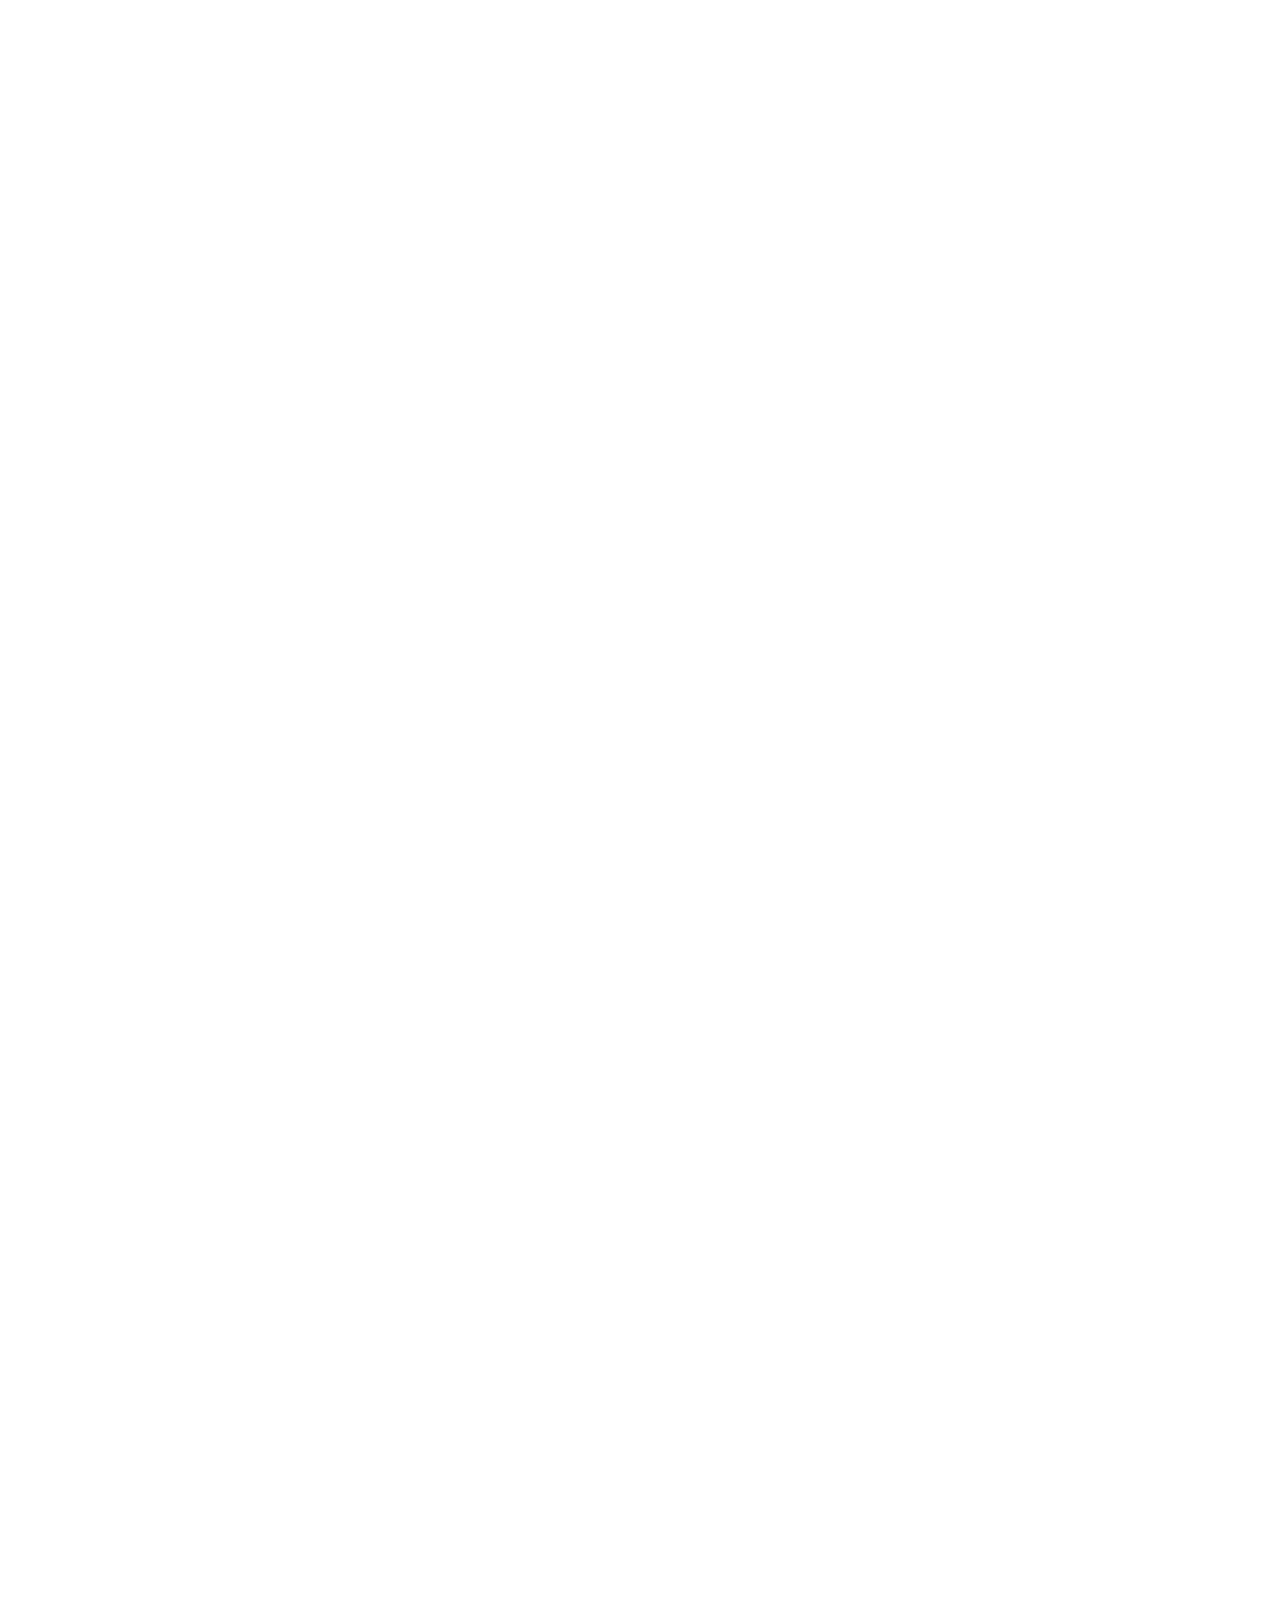
==== commit fa2989ee: "update" ====
--- a/index.html
+++ b/index.html
@@ -1 +1,6 @@
-<!DOCTYPE html><html lang="vi"><head><meta charSet="utf-8"/><meta name="viewport" content="width=device-width, initial-scale=1, maximum-scale=1, viewport-fit=cover, user-scalable=no"/><link rel="stylesheet" href="/math-fun/_next/static/css/4ead07f52c2f80d0.css" data-precedence="next"/><link rel="stylesheet" href="/math-fun/_next/static/css/c59698e0cb9db096.css" data-precedence="next"/><link rel="preload" as="script" fetchPriority="low" href="/math-fun/_next/static/chunks/webpack-ccf6f89f86a2fa44.js"/><script src="/math-fun/_next/static/chunks/4bd1b696-bdba0a7e40f16d41.js" async=""></script><script src="/math-fun/_next/static/chunks/684-f8f65d195c3ed43a.js" async=""></script><script src="/math-fun/_next/static/chunks/main-app-810d3fd9cdb0bd50.js" async=""></script><script src="/math-fun/_next/static/chunks/181-9cce778b9744a245.js" async=""></script><script src="/math-fun/_next/static/chunks/app/layout-76965f0cf87b01fe.js" async=""></script><script src="/math-fun/_next/static/chunks/46-7e8941d18c73a798.js" async=""></script><script src="/math-fun/_next/static/chunks/411-c6d4ec79ce2aba5f.js" async=""></script><script src="/math-fun/_next/static/chunks/666-f086a551de9c8953.js" async=""></script><script src="/math-fun/_next/static/chunks/347-25a94d6cb10f6c82.js" async=""></script><script src="/math-fun/_next/static/chunks/555-44ec64173d9e2c42.js" async=""></script><script src="/math-fun/_next/static/chunks/app/page-367c5e3c4aae72dd.js" async=""></script><meta name="theme-color" content="#FFB5C8"/><title>Math Funs – Toán Học Vui</title><meta name="description" content="Trò chơi toán học vui nhộn, dễ thương dành cho bé yêu"/><meta name="generator" content="v0.dev"/><script src="/math-fun/_next/static/chunks/polyfills-42372ed130431b0a.js" noModule=""></script></head><body class="__variable_60e986 font-cute"><div class="relative flex flex-col items-center justify-center min-h-screen p-3 md:p-6 overflow-x-hidden" style="background:linear-gradient(135deg, #FFB5C8 0%, #F8E8FF 35%, #E8F4FF 65%, #FFE999 100%);background-image:url(&#x27;/images/bg-main.png&#x27;), linear-gradient(135deg, #FFB5C8 0%, #F8E8FF 35%, #E8F4FF 65%, #FFE999 100%);background-size:cover, cover;background-blend-mode:overlay;opacity:0"><div class="fixed inset-0 pointer-events-none overflow-hidden z-0"><div class="absolute text-2xl opacity-20 select-none" style="left:10%;top:10%">⭐</div><div class="absolute text-2xl opacity-20 select-none" style="left:22%;top:40%">🌸</div><div class="absolute text-2xl opacity-20 select-none" style="left:34%;top:70%">💖</div><div class="absolute text-2xl opacity-20 select-none" style="left:46%;top:10%">🦋</div><div class="absolute text-2xl opacity-20 select-none" style="left:58%;top:40%">🌈</div><div class="absolute text-2xl opacity-20 select-none" style="left:70%;top:70%">✨</div><div class="absolute text-2xl opacity-20 select-none" style="left:82%;top:10%">🍬</div><div class="absolute text-2xl opacity-20 select-none" style="left:94%;top:40%">🎀</div></div><div class="relative z-10 w-full max-w-7xl"><div class="flex justify-end mb-4 md:mb-6 gap-2"><button class="inline-flex items-center justify-center gap-2 whitespace-nowrap text-sm font-medium ring-offset-background transition-colors focus-visible:outline-none focus-visible:ring-2 focus-visible:ring-ring focus-visible:ring-offset-2 disabled:pointer-events-none disabled:opacity-50 [&amp;_svg]:pointer-events-none [&amp;_svg]:size-4 [&amp;_svg]:shrink-0 border border-input bg-background hover:bg-accent hover:text-accent-foreground h-10 w-10 rounded-full" title="Tắt âm thanh"><svg xmlns="http://www.w3.org/2000/svg" width="24" height="24" viewBox="0 0 24 24" fill="none" stroke="currentColor" stroke-width="2" stroke-linecap="round" stroke-linejoin="round" class="lucide lucide-volume2 h-4 w-4"><path d="M11 4.702a.705.705 0 0 0-1.203-.498L6.413 7.587A1.4 1.4 0 0 1 5.416 8H3a1 1 0 0 0-1 1v6a1 1 0 0 0 1 1h2.416a1.4 1.4 0 0 1 .997.413l3.383 3.384A.705.705 0 0 0 11 19.298z"></path><path d="M16 9a5 5 0 0 1 0 6"></path><path d="M19.364 18.364a9 9 0 0 0 0-12.728"></path></svg></button><button class="flex items-center gap-1 px-3 py-2 rounded-cute-full bg-white/70 backdrop-blur-sm text-cute-lavender-deep font-bold text-sm shadow-md border-2 border-cute-lavender/50 hover:bg-white/90" tabindex="0"><svg xmlns="http://www.w3.org/2000/svg" width="24" height="24" viewBox="0 0 24 24" fill="none" stroke="currentColor" stroke-width="2" stroke-linecap="round" stroke-linejoin="round" class="lucide lucide-settings h-4 w-4"><path d="M12.22 2h-.44a2 2 0 0 0-2 2v.18a2 2 0 0 1-1 1.73l-.43.25a2 2 0 0 1-2 0l-.15-.08a2 2 0 0 0-2.73.73l-.22.38a2 2 0 0 0 .73 2.73l.15.1a2 2 0 0 1 1 1.72v.51a2 2 0 0 1-1 1.74l-.15.09a2 2 0 0 0-.73 2.73l.22.38a2 2 0 0 0 2.73.73l.15-.08a2 2 0 0 1 2 0l.43.25a2 2 0 0 1 1 1.73V20a2 2 0 0 0 2 2h.44a2 2 0 0 0 2-2v-.18a2 2 0 0 1 1-1.73l.43-.25a2 2 0 0 1 2 0l.15.08a2 2 0 0 0 2.73-.73l.22-.39a2 2 0 0 0-.73-2.73l-.15-.08a2 2 0 0 1-1-1.74v-.5a2 2 0 0 1 1-1.74l.15-.09a2 2 0 0 0 .73-2.73l-.22-.38a2 2 0 0 0-2.73-.73l-.15.08a2 2 0 0 1-2 0l-.43-.25a2 2 0 0 1-1-1.73V4a2 2 0 0 0-2-2z"></path><circle cx="12" cy="12" r="3"></circle></svg><span class="hidden sm:inline">Cài Đặt</span></button></div><div class="text-center mb-8 md:mb-12" style="opacity:0;transform:translateY(-30px)"><h1 class="text-5xl md:text-7xl font-black tracking-tight select-none" style="background:linear-gradient(135deg, #FF6B9D 0%, #9B59B6 50%, #FF6B9D 100%);-webkit-background-clip:text;-webkit-text-fill-color:transparent;background-clip:text;filter:drop-shadow(0 4px 12px rgba(255,107,157,0.3))">✨ Math Funs ✨</h1><p class="text-cute-text font-semibold text-lg md:text-xl mt-3 opacity-90" style="opacity:0">🌟 <!-- -->Chọn một trò chơi để chơi<!-- --> 🌟</p></div><div class="grid grid-cols-2 md:grid-cols-3 xl:grid-cols-4 gap-3 md:gap-5" style="opacity:0"><div class="group relative overflow-hidden rounded-cute cursor-pointer" style="box-shadow:0 8px 32px rgba(155, 89, 182, 0.15), 0 2px 8px rgba(255, 181, 200, 0.3);opacity:0;transform:translateY(30px) scale(0.9)" tabindex="0"><div class="absolute inset-0 bg-gradient-to-br from-cute-sky to-blue-400 opacity-90 group-hover:opacity-100 transition-opacity duration-300"></div><div class="absolute inset-0 bg-gradient-to-br from-white/30 via-transparent to-transparent opacity-60"></div><div class="relative p-5 md:p-7 flex flex-col items-center text-center space-y-3 z-10"><div class="text-3xl">🔢</div><svg xmlns="http://www.w3.org/2000/svg" width="24" height="24" viewBox="0 0 24 24" fill="none" stroke="currentColor" stroke-width="2" stroke-linecap="round" stroke-linejoin="round" class="lucide lucide-grid3x3 w-10 h-10 md:w-14 md:h-14 text-white drop-shadow-md"><rect width="18" height="18" x="3" y="3" rx="2"></rect><path d="M3 9h18"></path><path d="M3 15h18"></path><path d="M9 3v18"></path><path d="M15 3v18"></path></svg><h2 class="text-base md:text-xl font-black text-white drop-shadow-md leading-tight">Bắt Cặp 10 Thần Kỳ</h2><p class="text-white/90 text-xs md:text-sm font-medium leading-snug">Tìm các biểu thức có cùng kết quả</p><button class="mt-2 px-4 py-2 rounded-cute-full bg-white/30 hover:bg-white/50 text-white font-bold text-sm border-2 border-white/50 backdrop-blur-sm transition-colors" tabindex="0"><span class="flex items-center gap-1"><svg xmlns="http://www.w3.org/2000/svg" width="24" height="24" viewBox="0 0 24 24" fill="none" stroke="currentColor" stroke-width="2" stroke-linecap="round" stroke-linejoin="round" class="lucide lucide-star h-3.5 w-3.5"><path d="M11.525 2.295a.53.53 0 0 1 .95 0l2.31 4.679a2.123 2.123 0 0 0 1.595 1.16l5.166.756a.53.53 0 0 1 .294.904l-3.736 3.638a2.123 2.123 0 0 0-.611 1.878l.882 5.14a.53.53 0 0 1-.771.56l-4.618-2.428a2.122 2.122 0 0 0-1.973 0L6.396 21.01a.53.53 0 0 1-.77-.56l.881-5.139a2.122 2.122 0 0 0-.611-1.879L2.16 9.795a.53.53 0 0 1 .294-.906l5.165-.755a2.122 2.122 0 0 0 1.597-1.16z"></path></svg> <!-- -->Chơi Ngay</span></button></div><div class="absolute bottom-2 left-0 right-0 flex justify-center gap-1 opacity-50"><span class="text-white text-xs">✦</span><span class="text-white text-xs">✦</span><span class="text-white text-xs">✦</span></div></div><div class="group relative overflow-hidden rounded-cute cursor-pointer" style="box-shadow:0 8px 32px rgba(155, 89, 182, 0.15), 0 2px 8px rgba(255, 181, 200, 0.3);opacity:0;transform:translateY(30px) scale(0.9)" tabindex="0"><div class="absolute inset-0 bg-gradient-to-br from-cute-lavender to-cute-lavender-deep opacity-90 group-hover:opacity-100 transition-opacity duration-300"></div><div class="absolute inset-0 bg-gradient-to-br from-white/30 via-transparent to-transparent opacity-60"></div><div class="relative p-5 md:p-7 flex flex-col items-center text-center space-y-3 z-10"><div class="text-3xl">⚔️</div><svg xmlns="http://www.w3.org/2000/svg" width="24" height="24" viewBox="0 0 24 24" fill="none" stroke="currentColor" stroke-width="2" stroke-linecap="round" stroke-linejoin="round" class="lucide lucide-sword w-10 h-10 md:w-14 md:h-14 text-white drop-shadow-md"><polyline points="14.5 17.5 3 6 3 3 6 3 17.5 14.5"></polyline><line x1="13" x2="19" y1="19" y2="13"></line><line x1="16" x2="20" y1="16" y2="20"></line><line x1="19" x2="21" y1="21" y2="19"></line></svg><h2 class="text-base md:text-xl font-black text-white drop-shadow-md leading-tight">Math Battle</h2><p class="text-white/90 text-xs md:text-sm font-medium leading-snug">Chiến đấu với zombie bằng kỹ năng toán học của bạn!</p><button class="mt-2 px-4 py-2 rounded-cute-full bg-white/30 hover:bg-white/50 text-white font-bold text-sm border-2 border-white/50 backdrop-blur-sm transition-colors" tabindex="0"><span class="flex items-center gap-1"><svg xmlns="http://www.w3.org/2000/svg" width="24" height="24" viewBox="0 0 24 24" fill="none" stroke="currentColor" stroke-width="2" stroke-linecap="round" stroke-linejoin="round" class="lucide lucide-star h-3.5 w-3.5"><path d="M11.525 2.295a.53.53 0 0 1 .95 0l2.31 4.679a2.123 2.123 0 0 0 1.595 1.16l5.166.756a.53.53 0 0 1 .294.904l-3.736 3.638a2.123 2.123 0 0 0-.611 1.878l.882 5.14a.53.53 0 0 1-.771.56l-4.618-2.428a2.122 2.122 0 0 0-1.973 0L6.396 21.01a.53.53 0 0 1-.77-.56l.881-5.139a2.122 2.122 0 0 0-.611-1.879L2.16 9.795a.53.53 0 0 1 .294-.906l5.165-.755a2.122 2.122 0 0 0 1.597-1.16z"></path></svg> <!-- -->Chơi Ngay</span></button></div><div class="absolute bottom-2 left-0 right-0 flex justify-center gap-1 opacity-50"><span class="text-white text-xs">✦</span><span class="text-white text-xs">✦</span><span class="text-white text-xs">✦</span></div></div><div class="group relative overflow-hidden rounded-cute cursor-pointer" style="box-shadow:0 8px 32px rgba(155, 89, 182, 0.15), 0 2px 8px rgba(255, 181, 200, 0.3);opacity:0;transform:translateY(30px) scale(0.9)" tabindex="0"><div class="absolute inset-0 bg-gradient-to-br from-cute-pink to-cute-pink-deep opacity-90 group-hover:opacity-100 transition-opacity duration-300"></div><div class="absolute inset-0 bg-gradient-to-br from-white/30 via-transparent to-transparent opacity-60"></div><div class="relative p-5 md:p-7 flex flex-col items-center text-center space-y-3 z-10"><div class="text-3xl">🧠</div><svg xmlns="http://www.w3.org/2000/svg" width="24" height="24" viewBox="0 0 24 24" fill="none" stroke="currentColor" stroke-width="2" stroke-linecap="round" stroke-linejoin="round" class="lucide lucide-brain w-10 h-10 md:w-14 md:h-14 text-white drop-shadow-md"><path d="M12 5a3 3 0 1 0-5.997.125 4 4 0 0 0-2.526 5.77 4 4 0 0 0 .556 6.588A4 4 0 1 0 12 18Z"></path><path d="M12 5a3 3 0 1 1 5.997.125 4 4 0 0 1 2.526 5.77 4 4 0 0 1-.556 6.588A4 4 0 1 1 12 18Z"></path><path d="M15 13a4.5 4.5 0 0 1-3-4 4.5 4.5 0 0 1-3 4"></path><path d="M17.599 6.5a3 3 0 0 0 .399-1.375"></path><path d="M6.003 5.125A3 3 0 0 0 6.401 6.5"></path><path d="M3.477 10.896a4 4 0 0 1 .585-.396"></path><path d="M19.938 10.5a4 4 0 0 1 .585.396"></path><path d="M6 18a4 4 0 0 1-1.967-.516"></path><path d="M19.967 17.484A4 4 0 0 1 18 18"></path></svg><h2 class="text-base md:text-xl font-black text-white drop-shadow-md leading-tight">Trò Chơi Ghi Nhớ</h2><p class="text-white/90 text-xs md:text-sm font-medium leading-snug">Ghép cặp các thẻ có cùng biểu tượng để chiến thắng!</p><button class="mt-2 px-4 py-2 rounded-cute-full bg-white/30 hover:bg-white/50 text-white font-bold text-sm border-2 border-white/50 backdrop-blur-sm transition-colors" tabindex="0"><span class="flex items-center gap-1"><svg xmlns="http://www.w3.org/2000/svg" width="24" height="24" viewBox="0 0 24 24" fill="none" stroke="currentColor" stroke-width="2" stroke-linecap="round" stroke-linejoin="round" class="lucide lucide-star h-3.5 w-3.5"><path d="M11.525 2.295a.53.53 0 0 1 .95 0l2.31 4.679a2.123 2.123 0 0 0 1.595 1.16l5.166.756a.53.53 0 0 1 .294.904l-3.736 3.638a2.123 2.123 0 0 0-.611 1.878l.882 5.14a.53.53 0 0 1-.771.56l-4.618-2.428a2.122 2.122 0 0 0-1.973 0L6.396 21.01a.53.53 0 0 1-.77-.56l.881-5.139a2.122 2.122 0 0 0-.611-1.879L2.16 9.795a.53.53 0 0 1 .294-.906l5.165-.755a2.122 2.122 0 0 0 1.597-1.16z"></path></svg> <!-- -->Chơi Ngay</span></button></div><div class="absolute bottom-2 left-0 right-0 flex justify-center gap-1 opacity-50"><span class="text-white text-xs">✦</span><span class="text-white text-xs">✦</span><span class="text-white text-xs">✦</span></div></div><div class="group relative overflow-hidden rounded-cute cursor-pointer" style="box-shadow:0 8px 32px rgba(155, 89, 182, 0.15), 0 2px 8px rgba(255, 181, 200, 0.3);opacity:0;transform:translateY(30px) scale(0.9)" tabindex="0"><div class="absolute inset-0 bg-gradient-to-br from-cute-peach to-orange-400 opacity-90 group-hover:opacity-100 transition-opacity duration-300"></div><div class="absolute inset-0 bg-gradient-to-br from-white/30 via-transparent to-transparent opacity-60"></div><div class="relative p-5 md:p-7 flex flex-col items-center text-center space-y-3 z-10"><div class="text-3xl">🔢</div><svg xmlns="http://www.w3.org/2000/svg" width="24" height="24" viewBox="0 0 24 24" fill="none" stroke="currentColor" stroke-width="2" stroke-linecap="round" stroke-linejoin="round" class="lucide lucide-calculator w-10 h-10 md:w-14 md:h-14 text-white drop-shadow-md"><rect width="16" height="20" x="4" y="2" rx="2"></rect><line x1="8" x2="16" y1="6" y2="6"></line><line x1="16" x2="16" y1="14" y2="18"></line><path d="M16 10h.01"></path><path d="M12 10h.01"></path><path d="M8 10h.01"></path><path d="M12 14h.01"></path><path d="M8 14h.01"></path><path d="M12 18h.01"></path><path d="M8 18h.01"></path></svg><h2 class="text-base md:text-xl font-black text-white drop-shadow-md leading-tight">Bữa Tiệc Nhóm 10</h2><p class="text-white/90 text-xs md:text-sm font-medium leading-snug">Tạo các nhóm có tổng bằng 10 và luyện tập phép cộng trong phạm vi 20!</p><button class="mt-2 px-4 py-2 rounded-cute-full bg-white/30 hover:bg-white/50 text-white font-bold text-sm border-2 border-white/50 backdrop-blur-sm transition-colors" tabindex="0"><span class="flex items-center gap-1"><svg xmlns="http://www.w3.org/2000/svg" width="24" height="24" viewBox="0 0 24 24" fill="none" stroke="currentColor" stroke-width="2" stroke-linecap="round" stroke-linejoin="round" class="lucide lucide-star h-3.5 w-3.5"><path d="M11.525 2.295a.53.53 0 0 1 .95 0l2.31 4.679a2.123 2.123 0 0 0 1.595 1.16l5.166.756a.53.53 0 0 1 .294.904l-3.736 3.638a2.123 2.123 0 0 0-.611 1.878l.882 5.14a.53.53 0 0 1-.771.56l-4.618-2.428a2.122 2.122 0 0 0-1.973 0L6.396 21.01a.53.53 0 0 1-.77-.56l.881-5.139a2.122 2.122 0 0 0-.611-1.879L2.16 9.795a.53.53 0 0 1 .294-.906l5.165-.755a2.122 2.122 0 0 0 1.597-1.16z"></path></svg> <!-- -->Chơi Ngay</span></button></div><div class="absolute bottom-2 left-0 right-0 flex justify-center gap-1 opacity-50"><span class="text-white text-xs">✦</span><span class="text-white text-xs">✦</span><span class="text-white text-xs">✦</span></div></div><div class="group relative overflow-hidden rounded-cute cursor-pointer" style="box-shadow:0 8px 32px rgba(155, 89, 182, 0.15), 0 2px 8px rgba(255, 181, 200, 0.3);opacity:0;transform:translateY(30px) scale(0.9)" tabindex="0"><div class="absolute inset-0 bg-gradient-to-br from-cute-mint to-teal-400 opacity-90 group-hover:opacity-100 transition-opacity duration-300"></div><div class="absolute inset-0 bg-gradient-to-br from-white/30 via-transparent to-transparent opacity-60"></div><div class="relative p-5 md:p-7 flex flex-col items-center text-center space-y-3 z-10"><div class="text-3xl">🐦</div><svg xmlns="http://www.w3.org/2000/svg" width="24" height="24" viewBox="0 0 24 24" fill="none" stroke="currentColor" stroke-width="2" stroke-linecap="round" stroke-linejoin="round" class="lucide lucide-puzzle w-10 h-10 md:w-14 md:h-14 text-white drop-shadow-md"><path d="M19.439 7.85c-.049.322.059.648.289.878l1.568 1.568c.47.47.706 1.087.706 1.704s-.235 1.233-.706 1.704l-1.611 1.611a.98.98 0 0 1-.837.276c-.47-.07-.802-.48-.968-.925a2.501 2.501 0 1 0-3.214 3.214c.446.166.855.497.925.968a.979.979 0 0 1-.276.837l-1.61 1.61a2.404 2.404 0 0 1-1.705.707 2.402 2.402 0 0 1-1.704-.706l-1.568-1.568a1.026 1.026 0 0 0-.877-.29c-.493.074-.84.504-1.02.968a2.5 2.5 0 1 1-3.237-3.237c.464-.18.894-.527.967-1.02a1.026 1.026 0 0 0-.289-.877l-1.568-1.568A2.402 2.402 0 0 1 1.998 12c0-.617.236-1.234.706-1.704L4.23 8.77c.24-.24.581-.353.917-.303.515.077.877.528 1.073 1.01a2.5 2.5 0 1 0 3.259-3.259c-.482-.196-.933-.558-1.01-1.073-.05-.336.062-.676.303-.917l1.525-1.525A2.402 2.402 0 0 1 12 1.998c.617 0 1.234.236 1.704.706l1.568 1.568c.23.23.556.338.877.29.493-.074.84-.504 1.02-.968a2.5 2.5 0 1 1 3.237 3.237c-.464.18-.894.527-.967 1.02Z"></path></svg><h2 class="text-base md:text-xl font-black text-white drop-shadow-md leading-tight">Giải Phóng Chim</h2><p class="text-white/90 text-xs md:text-sm font-medium leading-snug">Giải các câu đố để giải phóng chú chim bị nhốt!</p><button class="mt-2 px-4 py-2 rounded-cute-full bg-white/30 hover:bg-white/50 text-white font-bold text-sm border-2 border-white/50 backdrop-blur-sm transition-colors" tabindex="0"><span class="flex items-center gap-1"><svg xmlns="http://www.w3.org/2000/svg" width="24" height="24" viewBox="0 0 24 24" fill="none" stroke="currentColor" stroke-width="2" stroke-linecap="round" stroke-linejoin="round" class="lucide lucide-star h-3.5 w-3.5"><path d="M11.525 2.295a.53.53 0 0 1 .95 0l2.31 4.679a2.123 2.123 0 0 0 1.595 1.16l5.166.756a.53.53 0 0 1 .294.904l-3.736 3.638a2.123 2.123 0 0 0-.611 1.878l.882 5.14a.53.53 0 0 1-.771.56l-4.618-2.428a2.122 2.122 0 0 0-1.973 0L6.396 21.01a.53.53 0 0 1-.77-.56l.881-5.139a2.122 2.122 0 0 0-.611-1.879L2.16 9.795a.53.53 0 0 1 .294-.906l5.165-.755a2.122 2.122 0 0 0 1.597-1.16z"></path></svg> <!-- -->Chơi Ngay</span></button></div><div class="absolute bottom-2 left-0 right-0 flex justify-center gap-1 opacity-50"><span class="text-white text-xs">✦</span><span class="text-white text-xs">✦</span><span class="text-white text-xs">✦</span></div></div><div class="group relative overflow-hidden rounded-cute cursor-pointer" style="box-shadow:0 8px 32px rgba(155, 89, 182, 0.15), 0 2px 8px rgba(255, 181, 200, 0.3);opacity:0;transform:translateY(30px) scale(0.9)" tabindex="0"><div class="absolute inset-0 bg-gradient-to-br from-cute-yellow to-amber-400 opacity-90 group-hover:opacity-100 transition-opacity duration-300"></div><div class="absolute inset-0 bg-gradient-to-br from-white/30 via-transparent to-transparent opacity-60"></div><div class="relative p-5 md:p-7 flex flex-col items-center text-center space-y-3 z-10"><div class="text-3xl">🌟</div><svg xmlns="http://www.w3.org/2000/svg" width="24" height="24" viewBox="0 0 24 24" fill="none" stroke="currentColor" stroke-width="2" stroke-linecap="round" stroke-linejoin="round" class="lucide lucide-bird w-10 h-10 md:w-14 md:h-14 text-white drop-shadow-md"><path d="M16 7h.01"></path><path d="M3.4 18H12a8 8 0 0 0 8-8V7a4 4 0 0 0-7.28-2.3L2 20"></path><path d="m20 7 2 .5-2 .5"></path><path d="M10 18v3"></path><path d="M14 17.75V21"></path><path d="M7 18a6 6 0 0 0 3.84-10.61"></path></svg><h2 class="text-base md:text-xl font-black text-white drop-shadow-md leading-tight">Flappy Bird</h2><p class="text-white/90 text-xs md:text-sm font-medium leading-snug">Tránh các ống và cố gắng đạt điểm cao nhất!</p><button class="mt-2 px-4 py-2 rounded-cute-full bg-white/30 hover:bg-white/50 text-white font-bold text-sm border-2 border-white/50 backdrop-blur-sm transition-colors" tabindex="0"><span class="flex items-center gap-1"><svg xmlns="http://www.w3.org/2000/svg" width="24" height="24" viewBox="0 0 24 24" fill="none" stroke="currentColor" stroke-width="2" stroke-linecap="round" stroke-linejoin="round" class="lucide lucide-star h-3.5 w-3.5"><path d="M11.525 2.295a.53.53 0 0 1 .95 0l2.31 4.679a2.123 2.123 0 0 0 1.595 1.16l5.166.756a.53.53 0 0 1 .294.904l-3.736 3.638a2.123 2.123 0 0 0-.611 1.878l.882 5.14a.53.53 0 0 1-.771.56l-4.618-2.428a2.122 2.122 0 0 0-1.973 0L6.396 21.01a.53.53 0 0 1-.77-.56l.881-5.139a2.122 2.122 0 0 0-.611-1.879L2.16 9.795a.53.53 0 0 1 .294-.906l5.165-.755a2.122 2.122 0 0 0 1.597-1.16z"></path></svg> <!-- -->Chơi Ngay</span></button></div><div class="absolute bottom-2 left-0 right-0 flex justify-center gap-1 opacity-50"><span class="text-white text-xs">✦</span><span class="text-white text-xs">✦</span><span class="text-white text-xs">✦</span></div></div><div class="group relative overflow-hidden rounded-cute cursor-pointer" style="box-shadow:0 8px 32px rgba(155, 89, 182, 0.15), 0 2px 8px rgba(255, 181, 200, 0.3);opacity:0;transform:translateY(30px) scale(0.9)" tabindex="0"><div class="absolute inset-0 bg-gradient-to-br from-blue-200 to-cute-sky opacity-90 group-hover:opacity-100 transition-opacity duration-300"></div><div class="absolute inset-0 bg-gradient-to-br from-white/30 via-transparent to-transparent opacity-60"></div><div class="relative p-5 md:p-7 flex flex-col items-center text-center space-y-3 z-10"><div class="text-3xl">❄️</div><svg xmlns="http://www.w3.org/2000/svg" width="24" height="24" viewBox="0 0 24 24" fill="none" stroke="currentColor" stroke-width="2" stroke-linecap="round" stroke-linejoin="round" class="lucide lucide-snowflake w-10 h-10 md:w-14 md:h-14 text-white drop-shadow-md"><line x1="2" x2="22" y1="12" y2="12"></line><line x1="12" x2="12" y1="2" y2="22"></line><path d="m20 16-4-4 4-4"></path><path d="m4 8 4 4-4 4"></path><path d="m16 4-4 4-4-4"></path><path d="m8 20 4-4 4 4"></path></svg><h2 class="text-base md:text-xl font-black text-white drop-shadow-md leading-tight">Trượt Tuyết</h2><p class="text-white/90 text-xs md:text-sm font-medium leading-snug">Trượt xuống núi, tránh chướng ngại vật và nhảy qua các bục!</p><button class="mt-2 px-4 py-2 rounded-cute-full bg-white/30 hover:bg-white/50 text-white font-bold text-sm border-2 border-white/50 backdrop-blur-sm transition-colors" tabindex="0"><span class="flex items-center gap-1"><svg xmlns="http://www.w3.org/2000/svg" width="24" height="24" viewBox="0 0 24 24" fill="none" stroke="currentColor" stroke-width="2" stroke-linecap="round" stroke-linejoin="round" class="lucide lucide-star h-3.5 w-3.5"><path d="M11.525 2.295a.53.53 0 0 1 .95 0l2.31 4.679a2.123 2.123 0 0 0 1.595 1.16l5.166.756a.53.53 0 0 1 .294.904l-3.736 3.638a2.123 2.123 0 0 0-.611 1.878l.882 5.14a.53.53 0 0 1-.771.56l-4.618-2.428a2.122 2.122 0 0 0-1.973 0L6.396 21.01a.53.53 0 0 1-.77-.56l.881-5.139a2.122 2.122 0 0 0-.611-1.879L2.16 9.795a.53.53 0 0 1 .294-.906l5.165-.755a2.122 2.122 0 0 0 1.597-1.16z"></path></svg> <!-- -->Chơi Ngay</span></button></div><div class="absolute bottom-2 left-0 right-0 flex justify-center gap-1 opacity-50"><span class="text-white text-xs">✦</span><span class="text-white text-xs">✦</span><span class="text-white text-xs">✦</span></div></div><div class="group relative overflow-hidden rounded-cute cursor-pointer" style="box-shadow:0 8px 32px rgba(155, 89, 182, 0.15), 0 2px 8px rgba(255, 181, 200, 0.3);opacity:0;transform:translateY(30px) scale(0.9)" tabindex="0"><div class="absolute inset-0 bg-gradient-to-br from-cyan-300 to-blue-400 opacity-90 group-hover:opacity-100 transition-opacity duration-300"></div><div class="absolute inset-0 bg-gradient-to-br from-white/30 via-transparent to-transparent opacity-60"></div><div class="relative p-5 md:p-7 flex flex-col items-center text-center space-y-3 z-10"><div class="text-3xl">🐟</div><svg xmlns="http://www.w3.org/2000/svg" width="24" height="24" viewBox="0 0 24 24" fill="none" stroke="currentColor" stroke-width="2" stroke-linecap="round" stroke-linejoin="round" class="lucide lucide-fish w-10 h-10 md:w-14 md:h-14 text-white drop-shadow-md"><path d="M6.5 12c.94-3.46 4.94-6 8.5-6 3.56 0 6.06 2.54 7 6-.94 3.47-3.44 6-7 6s-7.56-2.53-8.5-6Z"></path><path d="M18 12v.5"></path><path d="M16 17.93a9.77 9.77 0 0 1 0-11.86"></path><path d="M7 10.67C7 8 5.58 5.97 2.73 5.5c-1 1.5-1 5 .23 6.5-1.24 1.5-1.24 5-.23 6.5C5.58 18.03 7 16 7 13.33"></path><path d="M10.46 7.26C10.2 5.88 9.17 4.24 8 3h5.8a2 2 0 0 1 1.98 1.67l.23 1.4"></path><path d="m16.01 17.93-.23 1.4A2 2 0 0 1 13.8 21H9.5a5.96 5.96 0 0 0 1.49-3.98"></path></svg><h2 class="text-base md:text-xl font-black text-white drop-shadow-md leading-tight">Cá Tiến Hóa</h2><p class="text-white/90 text-xs md:text-sm font-medium leading-snug">Ăn cá nhỏ hơn, tránh cá lớn và tiến hóa!</p><button class="mt-2 px-4 py-2 rounded-cute-full bg-white/30 hover:bg-white/50 text-white font-bold text-sm border-2 border-white/50 backdrop-blur-sm transition-colors" tabindex="0"><span class="flex items-center gap-1"><svg xmlns="http://www.w3.org/2000/svg" width="24" height="24" viewBox="0 0 24 24" fill="none" stroke="currentColor" stroke-width="2" stroke-linecap="round" stroke-linejoin="round" class="lucide lucide-star h-3.5 w-3.5"><path d="M11.525 2.295a.53.53 0 0 1 .95 0l2.31 4.679a2.123 2.123 0 0 0 1.595 1.16l5.166.756a.53.53 0 0 1 .294.904l-3.736 3.638a2.123 2.123 0 0 0-.611 1.878l.882 5.14a.53.53 0 0 1-.771.56l-4.618-2.428a2.122 2.122 0 0 0-1.973 0L6.396 21.01a.53.53 0 0 1-.77-.56l.881-5.139a2.122 2.122 0 0 0-.611-1.879L2.16 9.795a.53.53 0 0 1 .294-.906l5.165-.755a2.122 2.122 0 0 0 1.597-1.16z"></path></svg> <!-- -->Chơi Ngay</span></button></div><div class="absolute bottom-2 left-0 right-0 flex justify-center gap-1 opacity-50"><span class="text-white text-xs">✦</span><span class="text-white text-xs">✦</span><span class="text-white text-xs">✦</span></div></div></div></div></div><script src="/math-fun/_next/static/chunks/webpack-ccf6f89f86a2fa44.js" async=""></script><script>(self.__next_f=self.__next_f||[]).push([0])</script><script>self.__next_f.push([1,"1:\"$Sreact.fragment\"\n2:I[1555,[\"181\",\"static/chunks/181-9cce778b9744a245.js\",\"177\",\"static/chunks/app/layout-76965f0cf87b01fe.js\"],\"SoundProvider\"]\n3:I[3059,[\"181\",\"static/chunks/181-9cce778b9744a245.js\",\"177\",\"static/chunks/app/layout-76965f0cf87b01fe.js\"],\"LanguageProvider\"]\n4:I[7555,[],\"\"]\n5:I[1295,[],\"\"]\n6:I[894,[],\"ClientPageRoot\"]\n7:I[4020,[\"46\",\"static/chunks/46-7e8941d18c73a798.js\",\"411\",\"static/chunks/411-c6d4ec79ce2aba5f.js\",\"666\",\"static/chunks/666-f086a551de9c8953.js\",\"181\",\"static/chunks/181-9cce778b9744a245.js\",\"347\",\"static/chunks/347-25a94d6cb10f6c82.js\",\"555\",\"static/chunks/555-44ec64173d9e2c42.js\",\"974\",\"static/chunks/app/page-367c5e3c4aae72dd.js\"],\"default\"]\na:I[9665,[],\"OutletBoundary\"]\nd:I[9665,[],\"ViewportBoundary\"]\nf:I[9665,[],\"MetadataBoundary\"]\n11:I[6614,[],\"\"]\n:HL[\"/math-fun/_next/static/css/4ead07f52c2f80d0.css\",\"style\"]\n:HL[\"/math-fun/_next/static/css/c59698e0cb9db096.css\",\"style\"]\n"])</script><script>self.__next_f.push([1,"0:{\"P\":null,\"b\":\"yhUIernPwmN1VuZF12hrH\",\"p\":\"/math-fun\",\"c\":[\"\",\"\"],\"i\":false,\"f\":[[[\"\",{\"children\":[\"__PAGE__\",{}]},\"$undefined\",\"$undefined\",true],[\"\",[\"$\",\"$1\",\"c\",{\"children\":[[[\"$\",\"link\",\"0\",{\"rel\":\"stylesheet\",\"href\":\"/math-fun/_next/static/css/4ead07f52c2f80d0.css\",\"precedence\":\"next\",\"crossOrigin\":\"$undefined\",\"nonce\":\"$undefined\"}],[\"$\",\"link\",\"1\",{\"rel\":\"stylesheet\",\"href\":\"/math-fun/_next/static/css/c59698e0cb9db096.css\",\"precedence\":\"next\",\"crossOrigin\":\"$undefined\",\"nonce\":\"$undefined\"}]],[\"$\",\"html\",null,{\"lang\":\"vi\",\"suppressHydrationWarning\":true,\"children\":[\"$\",\"body\",null,{\"className\":\"__variable_60e986 font-cute\",\"suppressHydrationWarning\":true,\"children\":[\"$\",\"$L2\",null,{\"children\":[\"$\",\"$L3\",null,{\"children\":[\"$\",\"$L4\",null,{\"parallelRouterKey\":\"children\",\"error\":\"$undefined\",\"errorStyles\":\"$undefined\",\"errorScripts\":\"$undefined\",\"template\":[\"$\",\"$L5\",null,{}],\"templateStyles\":\"$undefined\",\"templateScripts\":\"$undefined\",\"notFound\":[[[\"$\",\"title\",null,{\"children\":\"404: This page could not be found.\"}],[\"$\",\"div\",null,{\"style\":{\"fontFamily\":\"system-ui,\\\"Segoe UI\\\",Roboto,Helvetica,Arial,sans-serif,\\\"Apple Color Emoji\\\",\\\"Segoe UI Emoji\\\"\",\"height\":\"100vh\",\"textAlign\":\"center\",\"display\":\"flex\",\"flexDirection\":\"column\",\"alignItems\":\"center\",\"justifyContent\":\"center\"},\"children\":[\"$\",\"div\",null,{\"children\":[[\"$\",\"style\",null,{\"dangerouslySetInnerHTML\":{\"__html\":\"body{color:#000;background:#fff;margin:0}.next-error-h1{border-right:1px solid rgba(0,0,0,.3)}@media (prefers-color-scheme:dark){body{color:#fff;background:#000}.next-error-h1{border-right:1px solid rgba(255,255,255,.3)}}\"}}],[\"$\",\"h1\",null,{\"className\":\"next-error-h1\",\"style\":{\"display\":\"inline-block\",\"margin\":\"0 20px 0 0\",\"padding\":\"0 23px 0 0\",\"fontSize\":24,\"fontWeight\":500,\"verticalAlign\":\"top\",\"lineHeight\":\"49px\"},\"children\":404}],[\"$\",\"div\",null,{\"style\":{\"display\":\"inline-block\"},\"children\":[\"$\",\"h2\",null,{\"style\":{\"fontSize\":14,\"fontWeight\":400,\"lineHeight\":\"49px\",\"margin\":0},\"children\":\"This page could not be found.\"}]}]]}]}]],[]],\"forbidden\":\"$undefined\",\"unauthorized\":\"$undefined\"}]}]}]}]}]]}],{\"children\":[\"__PAGE__\",[\"$\",\"$1\",\"c\",{\"children\":[[\"$\",\"$L6\",null,{\"Component\":\"$7\",\"searchParams\":{},\"params\":{},\"promises\":[\"$@8\",\"$@9\"]}],\"$undefined\",null,[\"$\",\"$La\",null,{\"children\":[\"$Lb\",\"$Lc\",null]}]]}],{},null,false]},null,false],[\"$\",\"$1\",\"h\",{\"children\":[null,[\"$\",\"$1\",\"48XZVDu_1uQkAnmA-DSFB\",{\"children\":[[\"$\",\"$Ld\",null,{\"children\":\"$Le\"}],null]}],[\"$\",\"$Lf\",null,{\"children\":\"$L10\"}]]}],false]],\"m\":\"$undefined\",\"G\":[\"$11\",\"$undefined\"],\"s\":false,\"S\":true}\n"])</script><script>self.__next_f.push([1,"8:{}\n9:{}\n"])</script><script>self.__next_f.push([1,"e:[[\"$\",\"meta\",\"0\",{\"charSet\":\"utf-8\"}],[\"$\",\"meta\",\"1\",{\"name\":\"viewport\",\"content\":\"width=device-width, initial-scale=1, maximum-scale=1, viewport-fit=cover, user-scalable=no\"}],[\"$\",\"meta\",\"2\",{\"name\":\"theme-color\",\"content\":\"#FFB5C8\"}]]\nb:null\n"])</script><script>self.__next_f.push([1,"c:null\n10:[[\"$\",\"title\",\"0\",{\"children\":\"Math Funs – Toán Học Vui\"}],[\"$\",\"meta\",\"1\",{\"name\":\"description\",\"content\":\"Trò chơi toán học vui nhộn, dễ thương dành cho bé yêu\"}],[\"$\",\"meta\",\"2\",{\"name\":\"generator\",\"content\":\"v0.dev\"}]]\n"])</script></body></html>+<!DOCTYPE html><html lang="vi"><head><meta charSet="utf-8"/><meta name="viewport" content="width=device-width, initial-scale=1, maximum-scale=1, viewport-fit=cover, user-scalable=no"/><link rel="preload" as="image" href="/images/bg-main.png"/><link rel="stylesheet" href="/math-fun/_next/static/css/4ead07f52c2f80d0.css" data-precedence="next"/><link rel="stylesheet" href="/math-fun/_next/static/css/234fd5b7e24fa9a2.css" data-precedence="next"/><link rel="preload" as="script" fetchPriority="low" href="/math-fun/_next/static/chunks/webpack-ccf6f89f86a2fa44.js"/><script src="/math-fun/_next/static/chunks/4bd1b696-bdba0a7e40f16d41.js" async=""></script><script src="/math-fun/_next/static/chunks/684-f8f65d195c3ed43a.js" async=""></script><script src="/math-fun/_next/static/chunks/main-app-810d3fd9cdb0bd50.js" async=""></script><script src="/math-fun/_next/static/chunks/181-9cce778b9744a245.js" async=""></script><script src="/math-fun/_next/static/chunks/app/layout-76965f0cf87b01fe.js" async=""></script><script src="/math-fun/_next/static/chunks/46-7e8941d18c73a798.js" async=""></script><script src="/math-fun/_next/static/chunks/726-c7892d93eda7fa29.js" async=""></script><script src="/math-fun/_next/static/chunks/567-4da94d27b4f2199c.js" async=""></script><script src="/math-fun/_next/static/chunks/347-25a94d6cb10f6c82.js" async=""></script><script src="/math-fun/_next/static/chunks/555-715d3c8582194405.js" async=""></script><script src="/math-fun/_next/static/chunks/app/page-795270f3ecf9d830.js" async=""></script><meta name="theme-color" content="#FFB5C8"/><title>Math Funs – Toán Học Vui</title><meta name="description" content="Trò chơi toán học vui nhộn, dễ thương dành cho bé yêu"/><meta name="generator" content="v0.dev"/><script src="/math-fun/_next/static/chunks/polyfills-42372ed130431b0a.js" noModule=""></script></head><body class="__variable_60e986 font-cute"><div class="relative flex flex-col items-center justify-center min-h-screen p-3 md:p-6 overflow-x-hidden" style="background:linear-gradient(135deg, #FFB5C8 0%, #F8E8FF 35%, #E8F4FF 65%, #FFE999 100%);opacity:0"><div class="absolute inset-0 z-0 opacity-40 mix-blend-overlay"><img alt="background" decoding="async" data-nimg="fill" class="object-cover" style="position:absolute;height:100%;width:100%;left:0;top:0;right:0;bottom:0;color:transparent" src="/images/bg-main.png"/></div><div class="fixed inset-0 pointer-events-none overflow-hidden z-0" aria-hidden="true"><span class="absolute text-2xl opacity-20 select-none" style="left:10%;top:10%;animation:floatDecor 3s ease-in-out infinite;animation-delay:0s">⭐</span><span class="absolute text-2xl opacity-20 select-none" style="left:22%;top:40%;animation:floatDecor 3.5s ease-in-out infinite;animation-delay:0.3s">🌸</span><span class="absolute text-2xl opacity-20 select-none" style="left:34%;top:70%;animation:floatDecor 4s ease-in-out infinite;animation-delay:0.6s">💖</span><span class="absolute text-2xl opacity-20 select-none" style="left:46%;top:10%;animation:floatDecor 4.5s ease-in-out infinite;animation-delay:0.8999999999999999s">🦋</span><span class="absolute text-2xl opacity-20 select-none" style="left:58%;top:40%;animation:floatDecor 5s ease-in-out infinite;animation-delay:1.2s">🌈</span><span class="absolute text-2xl opacity-20 select-none" style="left:70%;top:70%;animation:floatDecor 5.5s ease-in-out infinite;animation-delay:1.5s">✨</span><span class="absolute text-2xl opacity-20 select-none" style="left:82%;top:10%;animation:floatDecor 6s ease-in-out infinite;animation-delay:1.7999999999999998s">🍬</span><span class="absolute text-2xl opacity-20 select-none" style="left:94%;top:40%;animation:floatDecor 6.5s ease-in-out infinite;animation-delay:2.1s">🎀</span><style>
+        @keyframes floatDecor {
+          0%, 100% { transform: translateY(0) rotate(0deg) scale(1); }
+          50%       { transform: translateY(-18px) rotate(8deg) scale(1.08); }
+        }
+      </style></div><div class="relative z-10 w-full max-w-7xl"><div class="flex justify-end mb-4 md:mb-6 gap-2"><button class="inline-flex items-center justify-center gap-2 whitespace-nowrap text-sm font-medium ring-offset-background transition-colors focus-visible:outline-none focus-visible:ring-2 focus-visible:ring-ring focus-visible:ring-offset-2 disabled:pointer-events-none disabled:opacity-50 [&amp;_svg]:pointer-events-none [&amp;_svg]:size-4 [&amp;_svg]:shrink-0 border border-input bg-background hover:bg-accent hover:text-accent-foreground h-10 w-10 rounded-full" title="Tắt âm thanh"><svg xmlns="http://www.w3.org/2000/svg" width="24" height="24" viewBox="0 0 24 24" fill="none" stroke="currentColor" stroke-width="2" stroke-linecap="round" stroke-linejoin="round" class="lucide lucide-volume2 h-4 w-4"><path d="M11 4.702a.705.705 0 0 0-1.203-.498L6.413 7.587A1.4 1.4 0 0 1 5.416 8H3a1 1 0 0 0-1 1v6a1 1 0 0 0 1 1h2.416a1.4 1.4 0 0 1 .997.413l3.383 3.384A.705.705 0 0 0 11 19.298z"></path><path d="M16 9a5 5 0 0 1 0 6"></path><path d="M19.364 18.364a9 9 0 0 0 0-12.728"></path></svg></button><button class="flex items-center gap-1 px-3 py-2 rounded-cute-full bg-white/70 backdrop-blur-sm text-cute-lavender-deep font-bold text-sm shadow-md border-2 border-cute-lavender/50 hover:bg-white/90" tabindex="0"><svg xmlns="http://www.w3.org/2000/svg" width="24" height="24" viewBox="0 0 24 24" fill="none" stroke="currentColor" stroke-width="2" stroke-linecap="round" stroke-linejoin="round" class="lucide lucide-settings h-4 w-4"><path d="M12.22 2h-.44a2 2 0 0 0-2 2v.18a2 2 0 0 1-1 1.73l-.43.25a2 2 0 0 1-2 0l-.15-.08a2 2 0 0 0-2.73.73l-.22.38a2 2 0 0 0 .73 2.73l.15.1a2 2 0 0 1 1 1.72v.51a2 2 0 0 1-1 1.74l-.15.09a2 2 0 0 0-.73 2.73l.22.38a2 2 0 0 0 2.73.73l.15-.08a2 2 0 0 1 2 0l.43.25a2 2 0 0 1 1 1.73V20a2 2 0 0 0 2 2h.44a2 2 0 0 0 2-2v-.18a2 2 0 0 1 1-1.73l.43-.25a2 2 0 0 1 2 0l.15.08a2 2 0 0 0 2.73-.73l.22-.39a2 2 0 0 0-.73-2.73l-.15-.08a2 2 0 0 1-1-1.74v-.5a2 2 0 0 1 1-1.74l.15-.09a2 2 0 0 0 .73-2.73l-.22-.38a2 2 0 0 0-2.73-.73l-.15.08a2 2 0 0 1-2 0l-.43-.25a2 2 0 0 1-1-1.73V4a2 2 0 0 0-2-2z"></path><circle cx="12" cy="12" r="3"></circle></svg><span class="hidden sm:inline">Cài Đặt</span></button></div><div class="text-center mb-8 md:mb-12" style="opacity:0;transform:translateY(-30px)"><h1 class="text-5xl md:text-7xl font-black tracking-tight select-none" style="background:linear-gradient(135deg, #FF6B9D 0%, #9B59B6 50%, #FF6B9D 100%);-webkit-background-clip:text;-webkit-text-fill-color:transparent;background-clip:text;filter:drop-shadow(0 4px 12px rgba(255,107,157,0.3))">✨ Math Funs ✨</h1><p class="text-cute-text font-semibold text-lg md:text-xl mt-3 opacity-90" style="opacity:0">🌟 <!-- -->Chọn một trò chơi để chơi<!-- --> 🌟</p></div><div class="grid grid-cols-2 md:grid-cols-3 xl:grid-cols-4 gap-3 md:gap-5" style="opacity:0"><div class="group relative overflow-hidden rounded-cute cursor-pointer" style="box-shadow:0 8px 32px rgba(155, 89, 182, 0.15), 0 2px 8px rgba(255, 181, 200, 0.3);opacity:0;transform:translateY(30px) scale(0.9)" tabindex="0"><div class="absolute inset-0 bg-gradient-to-br from-cute-sky to-blue-400 opacity-90"></div><div class="absolute inset-0 bg-gradient-to-br from-white/30 via-transparent to-transparent opacity-60"></div><div class="relative p-5 md:p-7 flex flex-col items-center text-center space-y-3 z-10"><span class="text-3xl" style="display:inline-block;animation:floatDecor 4s ease-in-out infinite;animation-delay:0s">🔢</span><svg xmlns="http://www.w3.org/2000/svg" width="24" height="24" viewBox="0 0 24 24" fill="none" stroke="currentColor" stroke-width="2" stroke-linecap="round" stroke-linejoin="round" class="lucide lucide-grid3x3 w-10 h-10 md:w-14 md:h-14 text-white drop-shadow-md"><rect width="18" height="18" x="3" y="3" rx="2"></rect><path d="M3 9h18"></path><path d="M3 15h18"></path><path d="M9 3v18"></path><path d="M15 3v18"></path></svg><h2 class="text-base md:text-xl font-black text-white drop-shadow-md leading-tight">Bắt Cặp 10 Thần Kỳ</h2><p class="text-white/90 text-xs md:text-sm font-medium leading-snug">Tìm các biểu thức có cùng kết quả</p><button class="mt-2 px-4 py-2 rounded-full bg-white/30 hover:bg-white/50 text-white font-bold text-sm border-2 border-white/50 transition-colors"><span class="flex items-center gap-1"><svg xmlns="http://www.w3.org/2000/svg" width="24" height="24" viewBox="0 0 24 24" fill="none" stroke="currentColor" stroke-width="2" stroke-linecap="round" stroke-linejoin="round" class="lucide lucide-star h-3.5 w-3.5"><path d="M11.525 2.295a.53.53 0 0 1 .95 0l2.31 4.679a2.123 2.123 0 0 0 1.595 1.16l5.166.756a.53.53 0 0 1 .294.904l-3.736 3.638a2.123 2.123 0 0 0-.611 1.878l.882 5.14a.53.53 0 0 1-.771.56l-4.618-2.428a2.122 2.122 0 0 0-1.973 0L6.396 21.01a.53.53 0 0 1-.77-.56l.881-5.139a2.122 2.122 0 0 0-.611-1.879L2.16 9.795a.53.53 0 0 1 .294-.906l5.165-.755a2.122 2.122 0 0 0 1.597-1.16z"></path></svg> <!-- -->Chơi Ngay</span></button></div><div class="absolute bottom-2 left-0 right-0 flex justify-center gap-1 opacity-50"><span class="text-white text-xs" style="animation:sparkle 1.5s ease-in-out infinite;animation-delay:0s">✦</span><span class="text-white text-xs" style="animation:sparkle 1.5s ease-in-out infinite;animation-delay:0.2s">✦</span><span class="text-white text-xs" style="animation:sparkle 1.5s ease-in-out infinite;animation-delay:0.4s">✦</span><style>@keyframes sparkle { 0%,100% { opacity:0.3 } 50% { opacity:1 } }</style></div></div><div class="group relative overflow-hidden rounded-cute cursor-pointer" style="box-shadow:0 8px 32px rgba(155, 89, 182, 0.15), 0 2px 8px rgba(255, 181, 200, 0.3);opacity:0;transform:translateY(30px) scale(0.9)" tabindex="0"><div class="absolute inset-0 bg-gradient-to-br from-cute-lavender to-cute-lavender-deep opacity-90"></div><div class="absolute inset-0 bg-gradient-to-br from-white/30 via-transparent to-transparent opacity-60"></div><div class="relative p-5 md:p-7 flex flex-col items-center text-center space-y-3 z-10"><span class="text-3xl" style="display:inline-block;animation:floatDecor 4.3s ease-in-out infinite;animation-delay:0.2s">⚔️</span><svg xmlns="http://www.w3.org/2000/svg" width="24" height="24" viewBox="0 0 24 24" fill="none" stroke="currentColor" stroke-width="2" stroke-linecap="round" stroke-linejoin="round" class="lucide lucide-sword w-10 h-10 md:w-14 md:h-14 text-white drop-shadow-md"><polyline points="14.5 17.5 3 6 3 3 6 3 17.5 14.5"></polyline><line x1="13" x2="19" y1="19" y2="13"></line><line x1="16" x2="20" y1="16" y2="20"></line><line x1="19" x2="21" y1="21" y2="19"></line></svg><h2 class="text-base md:text-xl font-black text-white drop-shadow-md leading-tight">Math Battle</h2><p class="text-white/90 text-xs md:text-sm font-medium leading-snug">Chiến đấu với zombie bằng kỹ năng toán học của bạn!</p><button class="mt-2 px-4 py-2 rounded-full bg-white/30 hover:bg-white/50 text-white font-bold text-sm border-2 border-white/50 transition-colors"><span class="flex items-center gap-1"><svg xmlns="http://www.w3.org/2000/svg" width="24" height="24" viewBox="0 0 24 24" fill="none" stroke="currentColor" stroke-width="2" stroke-linecap="round" stroke-linejoin="round" class="lucide lucide-star h-3.5 w-3.5"><path d="M11.525 2.295a.53.53 0 0 1 .95 0l2.31 4.679a2.123 2.123 0 0 0 1.595 1.16l5.166.756a.53.53 0 0 1 .294.904l-3.736 3.638a2.123 2.123 0 0 0-.611 1.878l.882 5.14a.53.53 0 0 1-.771.56l-4.618-2.428a2.122 2.122 0 0 0-1.973 0L6.396 21.01a.53.53 0 0 1-.77-.56l.881-5.139a2.122 2.122 0 0 0-.611-1.879L2.16 9.795a.53.53 0 0 1 .294-.906l5.165-.755a2.122 2.122 0 0 0 1.597-1.16z"></path></svg> <!-- -->Chơi Ngay</span></button></div><div class="absolute bottom-2 left-0 right-0 flex justify-center gap-1 opacity-50"><span class="text-white text-xs" style="animation:sparkle 1.5s ease-in-out infinite;animation-delay:0s">✦</span><span class="text-white text-xs" style="animation:sparkle 1.5s ease-in-out infinite;animation-delay:0.2s">✦</span><span class="text-white text-xs" style="animation:sparkle 1.5s ease-in-out infinite;animation-delay:0.4s">✦</span><style>@keyframes sparkle { 0%,100% { opacity:0.3 } 50% { opacity:1 } }</style></div></div><div class="group relative overflow-hidden rounded-cute cursor-pointer" style="box-shadow:0 8px 32px rgba(155, 89, 182, 0.15), 0 2px 8px rgba(255, 181, 200, 0.3);opacity:0;transform:translateY(30px) scale(0.9)" tabindex="0"><div class="absolute inset-0 bg-gradient-to-br from-cute-pink to-cute-pink-deep opacity-90"></div><div class="absolute inset-0 bg-gradient-to-br from-white/30 via-transparent to-transparent opacity-60"></div><div class="relative p-5 md:p-7 flex flex-col items-center text-center space-y-3 z-10"><span class="text-3xl" style="display:inline-block;animation:floatDecor 4.6s ease-in-out infinite;animation-delay:0.4s">🧠</span><svg xmlns="http://www.w3.org/2000/svg" width="24" height="24" viewBox="0 0 24 24" fill="none" stroke="currentColor" stroke-width="2" stroke-linecap="round" stroke-linejoin="round" class="lucide lucide-brain w-10 h-10 md:w-14 md:h-14 text-white drop-shadow-md"><path d="M12 5a3 3 0 1 0-5.997.125 4 4 0 0 0-2.526 5.77 4 4 0 0 0 .556 6.588A4 4 0 1 0 12 18Z"></path><path d="M12 5a3 3 0 1 1 5.997.125 4 4 0 0 1 2.526 5.77 4 4 0 0 1-.556 6.588A4 4 0 1 1 12 18Z"></path><path d="M15 13a4.5 4.5 0 0 1-3-4 4.5 4.5 0 0 1-3 4"></path><path d="M17.599 6.5a3 3 0 0 0 .399-1.375"></path><path d="M6.003 5.125A3 3 0 0 0 6.401 6.5"></path><path d="M3.477 10.896a4 4 0 0 1 .585-.396"></path><path d="M19.938 10.5a4 4 0 0 1 .585.396"></path><path d="M6 18a4 4 0 0 1-1.967-.516"></path><path d="M19.967 17.484A4 4 0 0 1 18 18"></path></svg><h2 class="text-base md:text-xl font-black text-white drop-shadow-md leading-tight">Trò Chơi Ghi Nhớ</h2><p class="text-white/90 text-xs md:text-sm font-medium leading-snug">Ghép cặp các thẻ có cùng biểu tượng để chiến thắng!</p><button class="mt-2 px-4 py-2 rounded-full bg-white/30 hover:bg-white/50 text-white font-bold text-sm border-2 border-white/50 transition-colors"><span class="flex items-center gap-1"><svg xmlns="http://www.w3.org/2000/svg" width="24" height="24" viewBox="0 0 24 24" fill="none" stroke="currentColor" stroke-width="2" stroke-linecap="round" stroke-linejoin="round" class="lucide lucide-star h-3.5 w-3.5"><path d="M11.525 2.295a.53.53 0 0 1 .95 0l2.31 4.679a2.123 2.123 0 0 0 1.595 1.16l5.166.756a.53.53 0 0 1 .294.904l-3.736 3.638a2.123 2.123 0 0 0-.611 1.878l.882 5.14a.53.53 0 0 1-.771.56l-4.618-2.428a2.122 2.122 0 0 0-1.973 0L6.396 21.01a.53.53 0 0 1-.77-.56l.881-5.139a2.122 2.122 0 0 0-.611-1.879L2.16 9.795a.53.53 0 0 1 .294-.906l5.165-.755a2.122 2.122 0 0 0 1.597-1.16z"></path></svg> <!-- -->Chơi Ngay</span></button></div><div class="absolute bottom-2 left-0 right-0 flex justify-center gap-1 opacity-50"><span class="text-white text-xs" style="animation:sparkle 1.5s ease-in-out infinite;animation-delay:0s">✦</span><span class="text-white text-xs" style="animation:sparkle 1.5s ease-in-out infinite;animation-delay:0.2s">✦</span><span class="text-white text-xs" style="animation:sparkle 1.5s ease-in-out infinite;animation-delay:0.4s">✦</span><style>@keyframes sparkle { 0%,100% { opacity:0.3 } 50% { opacity:1 } }</style></div></div><div class="group relative overflow-hidden rounded-cute cursor-pointer" style="box-shadow:0 8px 32px rgba(155, 89, 182, 0.15), 0 2px 8px rgba(255, 181, 200, 0.3);opacity:0;transform:translateY(30px) scale(0.9)" tabindex="0"><div class="absolute inset-0 bg-gradient-to-br from-cute-peach to-orange-400 opacity-90"></div><div class="absolute inset-0 bg-gradient-to-br from-white/30 via-transparent to-transparent opacity-60"></div><div class="relative p-5 md:p-7 flex flex-col items-center text-center space-y-3 z-10"><span class="text-3xl" style="display:inline-block;animation:floatDecor 4.9s ease-in-out infinite;animation-delay:0.6000000000000001s">🔢</span><svg xmlns="http://www.w3.org/2000/svg" width="24" height="24" viewBox="0 0 24 24" fill="none" stroke="currentColor" stroke-width="2" stroke-linecap="round" stroke-linejoin="round" class="lucide lucide-calculator w-10 h-10 md:w-14 md:h-14 text-white drop-shadow-md"><rect width="16" height="20" x="4" y="2" rx="2"></rect><line x1="8" x2="16" y1="6" y2="6"></line><line x1="16" x2="16" y1="14" y2="18"></line><path d="M16 10h.01"></path><path d="M12 10h.01"></path><path d="M8 10h.01"></path><path d="M12 14h.01"></path><path d="M8 14h.01"></path><path d="M12 18h.01"></path><path d="M8 18h.01"></path></svg><h2 class="text-base md:text-xl font-black text-white drop-shadow-md leading-tight">Bữa Tiệc Nhóm 10</h2><p class="text-white/90 text-xs md:text-sm font-medium leading-snug">Tạo các nhóm có tổng bằng 10 và luyện tập phép cộng trong phạm vi 20!</p><button class="mt-2 px-4 py-2 rounded-full bg-white/30 hover:bg-white/50 text-white font-bold text-sm border-2 border-white/50 transition-colors"><span class="flex items-center gap-1"><svg xmlns="http://www.w3.org/2000/svg" width="24" height="24" viewBox="0 0 24 24" fill="none" stroke="currentColor" stroke-width="2" stroke-linecap="round" stroke-linejoin="round" class="lucide lucide-star h-3.5 w-3.5"><path d="M11.525 2.295a.53.53 0 0 1 .95 0l2.31 4.679a2.123 2.123 0 0 0 1.595 1.16l5.166.756a.53.53 0 0 1 .294.904l-3.736 3.638a2.123 2.123 0 0 0-.611 1.878l.882 5.14a.53.53 0 0 1-.771.56l-4.618-2.428a2.122 2.122 0 0 0-1.973 0L6.396 21.01a.53.53 0 0 1-.77-.56l.881-5.139a2.122 2.122 0 0 0-.611-1.879L2.16 9.795a.53.53 0 0 1 .294-.906l5.165-.755a2.122 2.122 0 0 0 1.597-1.16z"></path></svg> <!-- -->Chơi Ngay</span></button></div><div class="absolute bottom-2 left-0 right-0 flex justify-center gap-1 opacity-50"><span class="text-white text-xs" style="animation:sparkle 1.5s ease-in-out infinite;animation-delay:0s">✦</span><span class="text-white text-xs" style="animation:sparkle 1.5s ease-in-out infinite;animation-delay:0.2s">✦</span><span class="text-white text-xs" style="animation:sparkle 1.5s ease-in-out infinite;animation-delay:0.4s">✦</span><style>@keyframes sparkle { 0%,100% { opacity:0.3 } 50% { opacity:1 } }</style></div></div><div class="group relative overflow-hidden rounded-cute cursor-pointer" style="box-shadow:0 8px 32px rgba(155, 89, 182, 0.15), 0 2px 8px rgba(255, 181, 200, 0.3);opacity:0;transform:translateY(30px) scale(0.9)" tabindex="0"><div class="absolute inset-0 bg-gradient-to-br from-cute-mint to-teal-400 opacity-90"></div><div class="absolute inset-0 bg-gradient-to-br from-white/30 via-transparent to-transparent opacity-60"></div><div class="relative p-5 md:p-7 flex flex-col items-center text-center space-y-3 z-10"><span class="text-3xl" style="display:inline-block;animation:floatDecor 5.2s ease-in-out infinite;animation-delay:0.8s">🐦</span><svg xmlns="http://www.w3.org/2000/svg" width="24" height="24" viewBox="0 0 24 24" fill="none" stroke="currentColor" stroke-width="2" stroke-linecap="round" stroke-linejoin="round" class="lucide lucide-puzzle w-10 h-10 md:w-14 md:h-14 text-white drop-shadow-md"><path d="M19.439 7.85c-.049.322.059.648.289.878l1.568 1.568c.47.47.706 1.087.706 1.704s-.235 1.233-.706 1.704l-1.611 1.611a.98.98 0 0 1-.837.276c-.47-.07-.802-.48-.968-.925a2.501 2.501 0 1 0-3.214 3.214c.446.166.855.497.925.968a.979.979 0 0 1-.276.837l-1.61 1.61a2.404 2.404 0 0 1-1.705.707 2.402 2.402 0 0 1-1.704-.706l-1.568-1.568a1.026 1.026 0 0 0-.877-.29c-.493.074-.84.504-1.02.968a2.5 2.5 0 1 1-3.237-3.237c.464-.18.894-.527.967-1.02a1.026 1.026 0 0 0-.289-.877l-1.568-1.568A2.402 2.402 0 0 1 1.998 12c0-.617.236-1.234.706-1.704L4.23 8.77c.24-.24.581-.353.917-.303.515.077.877.528 1.073 1.01a2.5 2.5 0 1 0 3.259-3.259c-.482-.196-.933-.558-1.01-1.073-.05-.336.062-.676.303-.917l1.525-1.525A2.402 2.402 0 0 1 12 1.998c.617 0 1.234.236 1.704.706l1.568 1.568c.23.23.556.338.877.29.493-.074.84-.504 1.02-.968a2.5 2.5 0 1 1 3.237 3.237c-.464.18-.894.527-.967 1.02Z"></path></svg><h2 class="text-base md:text-xl font-black text-white drop-shadow-md leading-tight">Giải Phóng Chim</h2><p class="text-white/90 text-xs md:text-sm font-medium leading-snug">Giải các câu đố để giải phóng chú chim bị nhốt!</p><button class="mt-2 px-4 py-2 rounded-full bg-white/30 hover:bg-white/50 text-white font-bold text-sm border-2 border-white/50 transition-colors"><span class="flex items-center gap-1"><svg xmlns="http://www.w3.org/2000/svg" width="24" height="24" viewBox="0 0 24 24" fill="none" stroke="currentColor" stroke-width="2" stroke-linecap="round" stroke-linejoin="round" class="lucide lucide-star h-3.5 w-3.5"><path d="M11.525 2.295a.53.53 0 0 1 .95 0l2.31 4.679a2.123 2.123 0 0 0 1.595 1.16l5.166.756a.53.53 0 0 1 .294.904l-3.736 3.638a2.123 2.123 0 0 0-.611 1.878l.882 5.14a.53.53 0 0 1-.771.56l-4.618-2.428a2.122 2.122 0 0 0-1.973 0L6.396 21.01a.53.53 0 0 1-.77-.56l.881-5.139a2.122 2.122 0 0 0-.611-1.879L2.16 9.795a.53.53 0 0 1 .294-.906l5.165-.755a2.122 2.122 0 0 0 1.597-1.16z"></path></svg> <!-- -->Chơi Ngay</span></button></div><div class="absolute bottom-2 left-0 right-0 flex justify-center gap-1 opacity-50"><span class="text-white text-xs" style="animation:sparkle 1.5s ease-in-out infinite;animation-delay:0s">✦</span><span class="text-white text-xs" style="animation:sparkle 1.5s ease-in-out infinite;animation-delay:0.2s">✦</span><span class="text-white text-xs" style="animation:sparkle 1.5s ease-in-out infinite;animation-delay:0.4s">✦</span><style>@keyframes sparkle { 0%,100% { opacity:0.3 } 50% { opacity:1 } }</style></div></div><div class="group relative overflow-hidden rounded-cute cursor-pointer" style="box-shadow:0 8px 32px rgba(155, 89, 182, 0.15), 0 2px 8px rgba(255, 181, 200, 0.3);opacity:0;transform:translateY(30px) scale(0.9)" tabindex="0"><div class="absolute inset-0 bg-gradient-to-br from-cute-yellow to-amber-400 opacity-90"></div><div class="absolute inset-0 bg-gradient-to-br from-white/30 via-transparent to-transparent opacity-60"></div><div class="relative p-5 md:p-7 flex flex-col items-center text-center space-y-3 z-10"><span class="text-3xl" style="display:inline-block;animation:floatDecor 5.5s ease-in-out infinite;animation-delay:1s">🌟</span><svg xmlns="http://www.w3.org/2000/svg" width="24" height="24" viewBox="0 0 24 24" fill="none" stroke="currentColor" stroke-width="2" stroke-linecap="round" stroke-linejoin="round" class="lucide lucide-bird w-10 h-10 md:w-14 md:h-14 text-white drop-shadow-md"><path d="M16 7h.01"></path><path d="M3.4 18H12a8 8 0 0 0 8-8V7a4 4 0 0 0-7.28-2.3L2 20"></path><path d="m20 7 2 .5-2 .5"></path><path d="M10 18v3"></path><path d="M14 17.75V21"></path><path d="M7 18a6 6 0 0 0 3.84-10.61"></path></svg><h2 class="text-base md:text-xl font-black text-white drop-shadow-md leading-tight">Flappy Bird</h2><p class="text-white/90 text-xs md:text-sm font-medium leading-snug">Tránh các ống và cố gắng đạt điểm cao nhất!</p><button class="mt-2 px-4 py-2 rounded-full bg-white/30 hover:bg-white/50 text-white font-bold text-sm border-2 border-white/50 transition-colors"><span class="flex items-center gap-1"><svg xmlns="http://www.w3.org/2000/svg" width="24" height="24" viewBox="0 0 24 24" fill="none" stroke="currentColor" stroke-width="2" stroke-linecap="round" stroke-linejoin="round" class="lucide lucide-star h-3.5 w-3.5"><path d="M11.525 2.295a.53.53 0 0 1 .95 0l2.31 4.679a2.123 2.123 0 0 0 1.595 1.16l5.166.756a.53.53 0 0 1 .294.904l-3.736 3.638a2.123 2.123 0 0 0-.611 1.878l.882 5.14a.53.53 0 0 1-.771.56l-4.618-2.428a2.122 2.122 0 0 0-1.973 0L6.396 21.01a.53.53 0 0 1-.77-.56l.881-5.139a2.122 2.122 0 0 0-.611-1.879L2.16 9.795a.53.53 0 0 1 .294-.906l5.165-.755a2.122 2.122 0 0 0 1.597-1.16z"></path></svg> <!-- -->Chơi Ngay</span></button></div><div class="absolute bottom-2 left-0 right-0 flex justify-center gap-1 opacity-50"><span class="text-white text-xs" style="animation:sparkle 1.5s ease-in-out infinite;animation-delay:0s">✦</span><span class="text-white text-xs" style="animation:sparkle 1.5s ease-in-out infinite;animation-delay:0.2s">✦</span><span class="text-white text-xs" style="animation:sparkle 1.5s ease-in-out infinite;animation-delay:0.4s">✦</span><style>@keyframes sparkle { 0%,100% { opacity:0.3 } 50% { opacity:1 } }</style></div></div><div class="group relative overflow-hidden rounded-cute cursor-pointer" style="box-shadow:0 8px 32px rgba(155, 89, 182, 0.15), 0 2px 8px rgba(255, 181, 200, 0.3);opacity:0;transform:translateY(30px) scale(0.9)" tabindex="0"><div class="absolute inset-0 bg-gradient-to-br from-blue-200 to-cute-sky opacity-90"></div><div class="absolute inset-0 bg-gradient-to-br from-white/30 via-transparent to-transparent opacity-60"></div><div class="relative p-5 md:p-7 flex flex-col items-center text-center space-y-3 z-10"><span class="text-3xl" style="display:inline-block;animation:floatDecor 5.8s ease-in-out infinite;animation-delay:1.2000000000000002s">❄️</span><svg xmlns="http://www.w3.org/2000/svg" width="24" height="24" viewBox="0 0 24 24" fill="none" stroke="currentColor" stroke-width="2" stroke-linecap="round" stroke-linejoin="round" class="lucide lucide-snowflake w-10 h-10 md:w-14 md:h-14 text-white drop-shadow-md"><line x1="2" x2="22" y1="12" y2="12"></line><line x1="12" x2="12" y1="2" y2="22"></line><path d="m20 16-4-4 4-4"></path><path d="m4 8 4 4-4 4"></path><path d="m16 4-4 4-4-4"></path><path d="m8 20 4-4 4 4"></path></svg><h2 class="text-base md:text-xl font-black text-white drop-shadow-md leading-tight">Trượt Tuyết</h2><p class="text-white/90 text-xs md:text-sm font-medium leading-snug">Trượt xuống núi, tránh chướng ngại vật và nhảy qua các bục!</p><button class="mt-2 px-4 py-2 rounded-full bg-white/30 hover:bg-white/50 text-white font-bold text-sm border-2 border-white/50 transition-colors"><span class="flex items-center gap-1"><svg xmlns="http://www.w3.org/2000/svg" width="24" height="24" viewBox="0 0 24 24" fill="none" stroke="currentColor" stroke-width="2" stroke-linecap="round" stroke-linejoin="round" class="lucide lucide-star h-3.5 w-3.5"><path d="M11.525 2.295a.53.53 0 0 1 .95 0l2.31 4.679a2.123 2.123 0 0 0 1.595 1.16l5.166.756a.53.53 0 0 1 .294.904l-3.736 3.638a2.123 2.123 0 0 0-.611 1.878l.882 5.14a.53.53 0 0 1-.771.56l-4.618-2.428a2.122 2.122 0 0 0-1.973 0L6.396 21.01a.53.53 0 0 1-.77-.56l.881-5.139a2.122 2.122 0 0 0-.611-1.879L2.16 9.795a.53.53 0 0 1 .294-.906l5.165-.755a2.122 2.122 0 0 0 1.597-1.16z"></path></svg> <!-- -->Chơi Ngay</span></button></div><div class="absolute bottom-2 left-0 right-0 flex justify-center gap-1 opacity-50"><span class="text-white text-xs" style="animation:sparkle 1.5s ease-in-out infinite;animation-delay:0s">✦</span><span class="text-white text-xs" style="animation:sparkle 1.5s ease-in-out infinite;animation-delay:0.2s">✦</span><span class="text-white text-xs" style="animation:sparkle 1.5s ease-in-out infinite;animation-delay:0.4s">✦</span><style>@keyframes sparkle { 0%,100% { opacity:0.3 } 50% { opacity:1 } }</style></div></div><div class="group relative overflow-hidden rounded-cute cursor-pointer" style="box-shadow:0 8px 32px rgba(155, 89, 182, 0.15), 0 2px 8px rgba(255, 181, 200, 0.3);opacity:0;transform:translateY(30px) scale(0.9)" tabindex="0"><div class="absolute inset-0 bg-gradient-to-br from-cyan-300 to-blue-400 opacity-90"></div><div class="absolute inset-0 bg-gradient-to-br from-white/30 via-transparent to-transparent opacity-60"></div><div class="relative p-5 md:p-7 flex flex-col items-center text-center space-y-3 z-10"><span class="text-3xl" style="display:inline-block;animation:floatDecor 6.1s ease-in-out infinite;animation-delay:1.4000000000000001s">🐟</span><svg xmlns="http://www.w3.org/2000/svg" width="24" height="24" viewBox="0 0 24 24" fill="none" stroke="currentColor" stroke-width="2" stroke-linecap="round" stroke-linejoin="round" class="lucide lucide-fish w-10 h-10 md:w-14 md:h-14 text-white drop-shadow-md"><path d="M6.5 12c.94-3.46 4.94-6 8.5-6 3.56 0 6.06 2.54 7 6-.94 3.47-3.44 6-7 6s-7.56-2.53-8.5-6Z"></path><path d="M18 12v.5"></path><path d="M16 17.93a9.77 9.77 0 0 1 0-11.86"></path><path d="M7 10.67C7 8 5.58 5.97 2.73 5.5c-1 1.5-1 5 .23 6.5-1.24 1.5-1.24 5-.23 6.5C5.58 18.03 7 16 7 13.33"></path><path d="M10.46 7.26C10.2 5.88 9.17 4.24 8 3h5.8a2 2 0 0 1 1.98 1.67l.23 1.4"></path><path d="m16.01 17.93-.23 1.4A2 2 0 0 1 13.8 21H9.5a5.96 5.96 0 0 0 1.49-3.98"></path></svg><h2 class="text-base md:text-xl font-black text-white drop-shadow-md leading-tight">Cá Tiến Hóa</h2><p class="text-white/90 text-xs md:text-sm font-medium leading-snug">Ăn cá nhỏ hơn, tránh cá lớn và tiến hóa!</p><button class="mt-2 px-4 py-2 rounded-full bg-white/30 hover:bg-white/50 text-white font-bold text-sm border-2 border-white/50 transition-colors"><span class="flex items-center gap-1"><svg xmlns="http://www.w3.org/2000/svg" width="24" height="24" viewBox="0 0 24 24" fill="none" stroke="currentColor" stroke-width="2" stroke-linecap="round" stroke-linejoin="round" class="lucide lucide-star h-3.5 w-3.5"><path d="M11.525 2.295a.53.53 0 0 1 .95 0l2.31 4.679a2.123 2.123 0 0 0 1.595 1.16l5.166.756a.53.53 0 0 1 .294.904l-3.736 3.638a2.123 2.123 0 0 0-.611 1.878l.882 5.14a.53.53 0 0 1-.771.56l-4.618-2.428a2.122 2.122 0 0 0-1.973 0L6.396 21.01a.53.53 0 0 1-.77-.56l.881-5.139a2.122 2.122 0 0 0-.611-1.879L2.16 9.795a.53.53 0 0 1 .294-.906l5.165-.755a2.122 2.122 0 0 0 1.597-1.16z"></path></svg> <!-- -->Chơi Ngay</span></button></div><div class="absolute bottom-2 left-0 right-0 flex justify-center gap-1 opacity-50"><span class="text-white text-xs" style="animation:sparkle 1.5s ease-in-out infinite;animation-delay:0s">✦</span><span class="text-white text-xs" style="animation:sparkle 1.5s ease-in-out infinite;animation-delay:0.2s">✦</span><span class="text-white text-xs" style="animation:sparkle 1.5s ease-in-out infinite;animation-delay:0.4s">✦</span><style>@keyframes sparkle { 0%,100% { opacity:0.3 } 50% { opacity:1 } }</style></div></div></div></div></div><script src="/math-fun/_next/static/chunks/webpack-ccf6f89f86a2fa44.js" async=""></script><script>(self.__next_f=self.__next_f||[]).push([0])</script><script>self.__next_f.push([1,"1:\"$Sreact.fragment\"\n2:I[1555,[\"181\",\"static/chunks/181-9cce778b9744a245.js\",\"177\",\"static/chunks/app/layout-76965f0cf87b01fe.js\"],\"SoundProvider\"]\n3:I[3059,[\"181\",\"static/chunks/181-9cce778b9744a245.js\",\"177\",\"static/chunks/app/layout-76965f0cf87b01fe.js\"],\"LanguageProvider\"]\n4:I[7555,[],\"\"]\n5:I[1295,[],\"\"]\n6:I[894,[],\"ClientPageRoot\"]\n7:I[4020,[\"46\",\"static/chunks/46-7e8941d18c73a798.js\",\"726\",\"static/chunks/726-c7892d93eda7fa29.js\",\"567\",\"static/chunks/567-4da94d27b4f2199c.js\",\"181\",\"static/chunks/181-9cce778b9744a245.js\",\"347\",\"static/chunks/347-25a94d6cb10f6c82.js\",\"555\",\"static/chunks/555-715d3c8582194405.js\",\"974\",\"static/chunks/app/page-795270f3ecf9d830.js\"],\"default\"]\na:I[9665,[],\"OutletBoundary\"]\nd:I[9665,[],\"ViewportBoundary\"]\nf:I[9665,[],\"MetadataBoundary\"]\n11:I[6614,[],\"\"]\n:HL[\"/math-fun/_next/static/css/4ead07f52c2f80d0.css\",\"style\"]\n:HL[\"/math-fun/_next/static/css/234fd5b7e24fa9a2.css\",\"style\"]\n"])</script><script>self.__next_f.push([1,"0:{\"P\":null,\"b\":\"tD-cNNkag-FCVXMXhKWMk\",\"p\":\"/math-fun\",\"c\":[\"\",\"\"],\"i\":false,\"f\":[[[\"\",{\"children\":[\"__PAGE__\",{}]},\"$undefined\",\"$undefined\",true],[\"\",[\"$\",\"$1\",\"c\",{\"children\":[[[\"$\",\"link\",\"0\",{\"rel\":\"stylesheet\",\"href\":\"/math-fun/_next/static/css/4ead07f52c2f80d0.css\",\"precedence\":\"next\",\"crossOrigin\":\"$undefined\",\"nonce\":\"$undefined\"}],[\"$\",\"link\",\"1\",{\"rel\":\"stylesheet\",\"href\":\"/math-fun/_next/static/css/234fd5b7e24fa9a2.css\",\"precedence\":\"next\",\"crossOrigin\":\"$undefined\",\"nonce\":\"$undefined\"}]],[\"$\",\"html\",null,{\"lang\":\"vi\",\"suppressHydrationWarning\":true,\"children\":[\"$\",\"body\",null,{\"className\":\"__variable_60e986 font-cute\",\"suppressHydrationWarning\":true,\"children\":[\"$\",\"$L2\",null,{\"children\":[\"$\",\"$L3\",null,{\"children\":[\"$\",\"$L4\",null,{\"parallelRouterKey\":\"children\",\"error\":\"$undefined\",\"errorStyles\":\"$undefined\",\"errorScripts\":\"$undefined\",\"template\":[\"$\",\"$L5\",null,{}],\"templateStyles\":\"$undefined\",\"templateScripts\":\"$undefined\",\"notFound\":[[[\"$\",\"title\",null,{\"children\":\"404: This page could not be found.\"}],[\"$\",\"div\",null,{\"style\":{\"fontFamily\":\"system-ui,\\\"Segoe UI\\\",Roboto,Helvetica,Arial,sans-serif,\\\"Apple Color Emoji\\\",\\\"Segoe UI Emoji\\\"\",\"height\":\"100vh\",\"textAlign\":\"center\",\"display\":\"flex\",\"flexDirection\":\"column\",\"alignItems\":\"center\",\"justifyContent\":\"center\"},\"children\":[\"$\",\"div\",null,{\"children\":[[\"$\",\"style\",null,{\"dangerouslySetInnerHTML\":{\"__html\":\"body{color:#000;background:#fff;margin:0}.next-error-h1{border-right:1px solid rgba(0,0,0,.3)}@media (prefers-color-scheme:dark){body{color:#fff;background:#000}.next-error-h1{border-right:1px solid rgba(255,255,255,.3)}}\"}}],[\"$\",\"h1\",null,{\"className\":\"next-error-h1\",\"style\":{\"display\":\"inline-block\",\"margin\":\"0 20px 0 0\",\"padding\":\"0 23px 0 0\",\"fontSize\":24,\"fontWeight\":500,\"verticalAlign\":\"top\",\"lineHeight\":\"49px\"},\"children\":404}],[\"$\",\"div\",null,{\"style\":{\"display\":\"inline-block\"},\"children\":[\"$\",\"h2\",null,{\"style\":{\"fontSize\":14,\"fontWeight\":400,\"lineHeight\":\"49px\",\"margin\":0},\"children\":\"This page could not be found.\"}]}]]}]}]],[]],\"forbidden\":\"$undefined\",\"unauthorized\":\"$undefined\"}]}]}]}]}]]}],{\"children\":[\"__PAGE__\",[\"$\",\"$1\",\"c\",{\"children\":[[\"$\",\"$L6\",null,{\"Component\":\"$7\",\"searchParams\":{},\"params\":{},\"promises\":[\"$@8\",\"$@9\"]}],\"$undefined\",null,[\"$\",\"$La\",null,{\"children\":[\"$Lb\",\"$Lc\",null]}]]}],{},null,false]},null,false],[\"$\",\"$1\",\"h\",{\"children\":[null,[\"$\",\"$1\",\"5Q46GxeODluz9blU8XL6t\",{\"children\":[[\"$\",\"$Ld\",null,{\"children\":\"$Le\"}],null]}],[\"$\",\"$Lf\",null,{\"children\":\"$L10\"}]]}],false]],\"m\":\"$undefined\",\"G\":[\"$11\",\"$undefined\"],\"s\":false,\"S\":true}\n"])</script><script>self.__next_f.push([1,"8:{}\n9:{}\n"])</script><script>self.__next_f.push([1,"e:[[\"$\",\"meta\",\"0\",{\"charSet\":\"utf-8\"}],[\"$\",\"meta\",\"1\",{\"name\":\"viewport\",\"content\":\"width=device-width, initial-scale=1, maximum-scale=1, viewport-fit=cover, user-scalable=no\"}],[\"$\",\"meta\",\"2\",{\"name\":\"theme-color\",\"content\":\"#FFB5C8\"}]]\nb:null\n"])</script><script>self.__next_f.push([1,"c:null\n10:[[\"$\",\"title\",\"0\",{\"children\":\"Math Funs – Toán Học Vui\"}],[\"$\",\"meta\",\"1\",{\"name\":\"description\",\"content\":\"Trò chơi toán học vui nhộn, dễ thương dành cho bé yêu\"}],[\"$\",\"meta\",\"2\",{\"name\":\"generator\",\"content\":\"v0.dev\"}]]\n"])</script></body></html>
